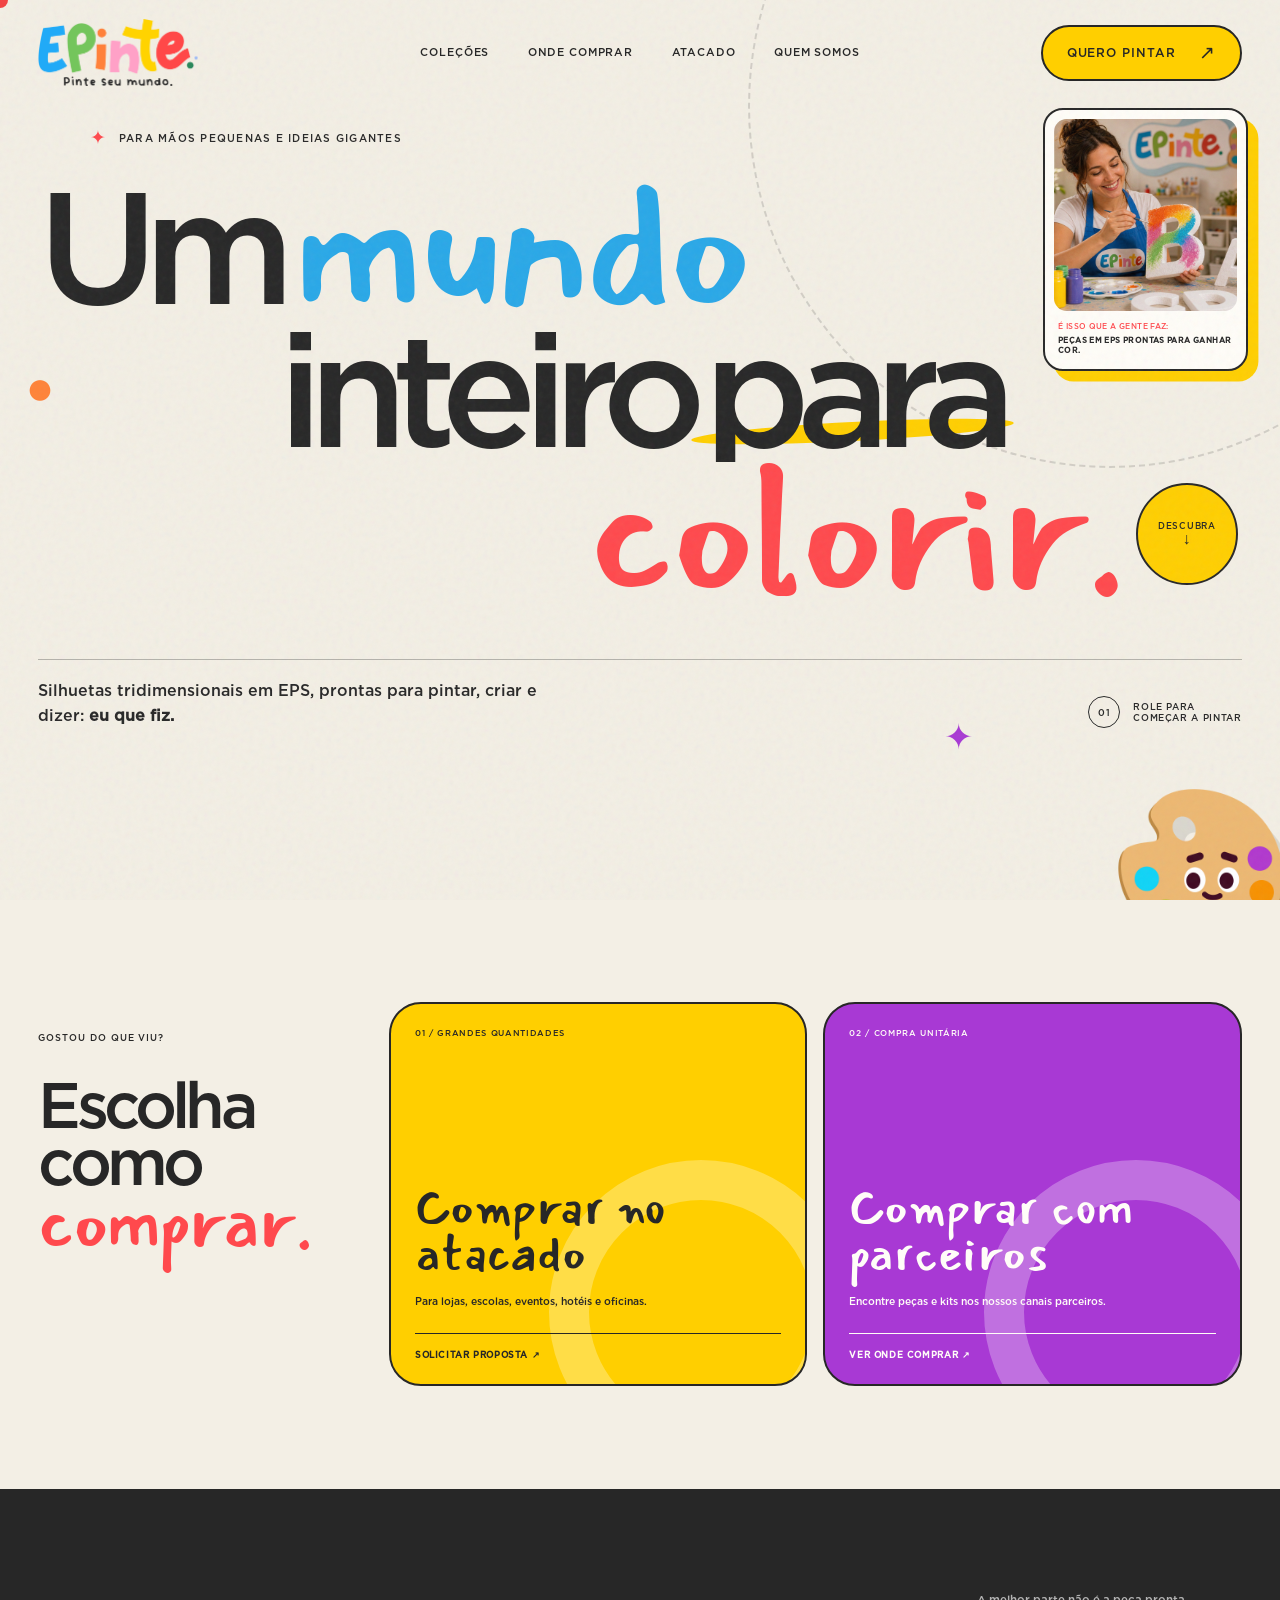
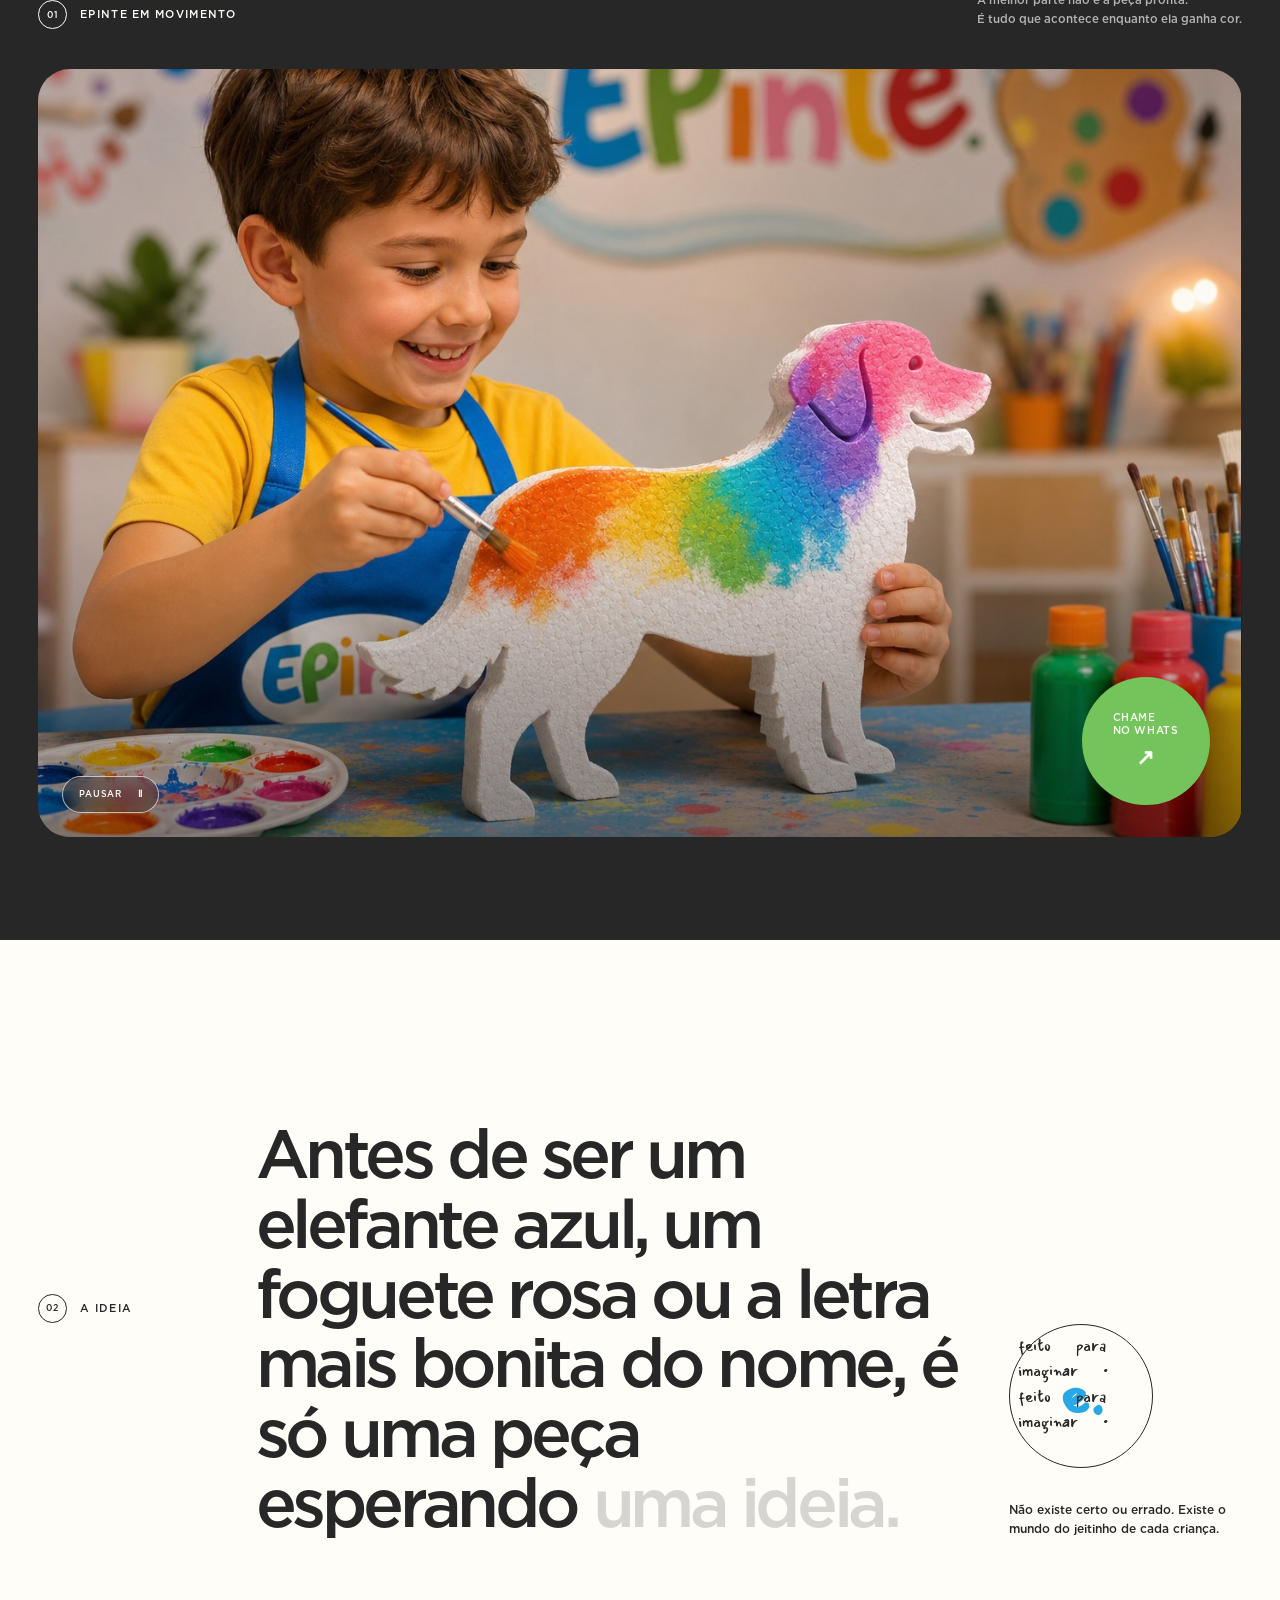
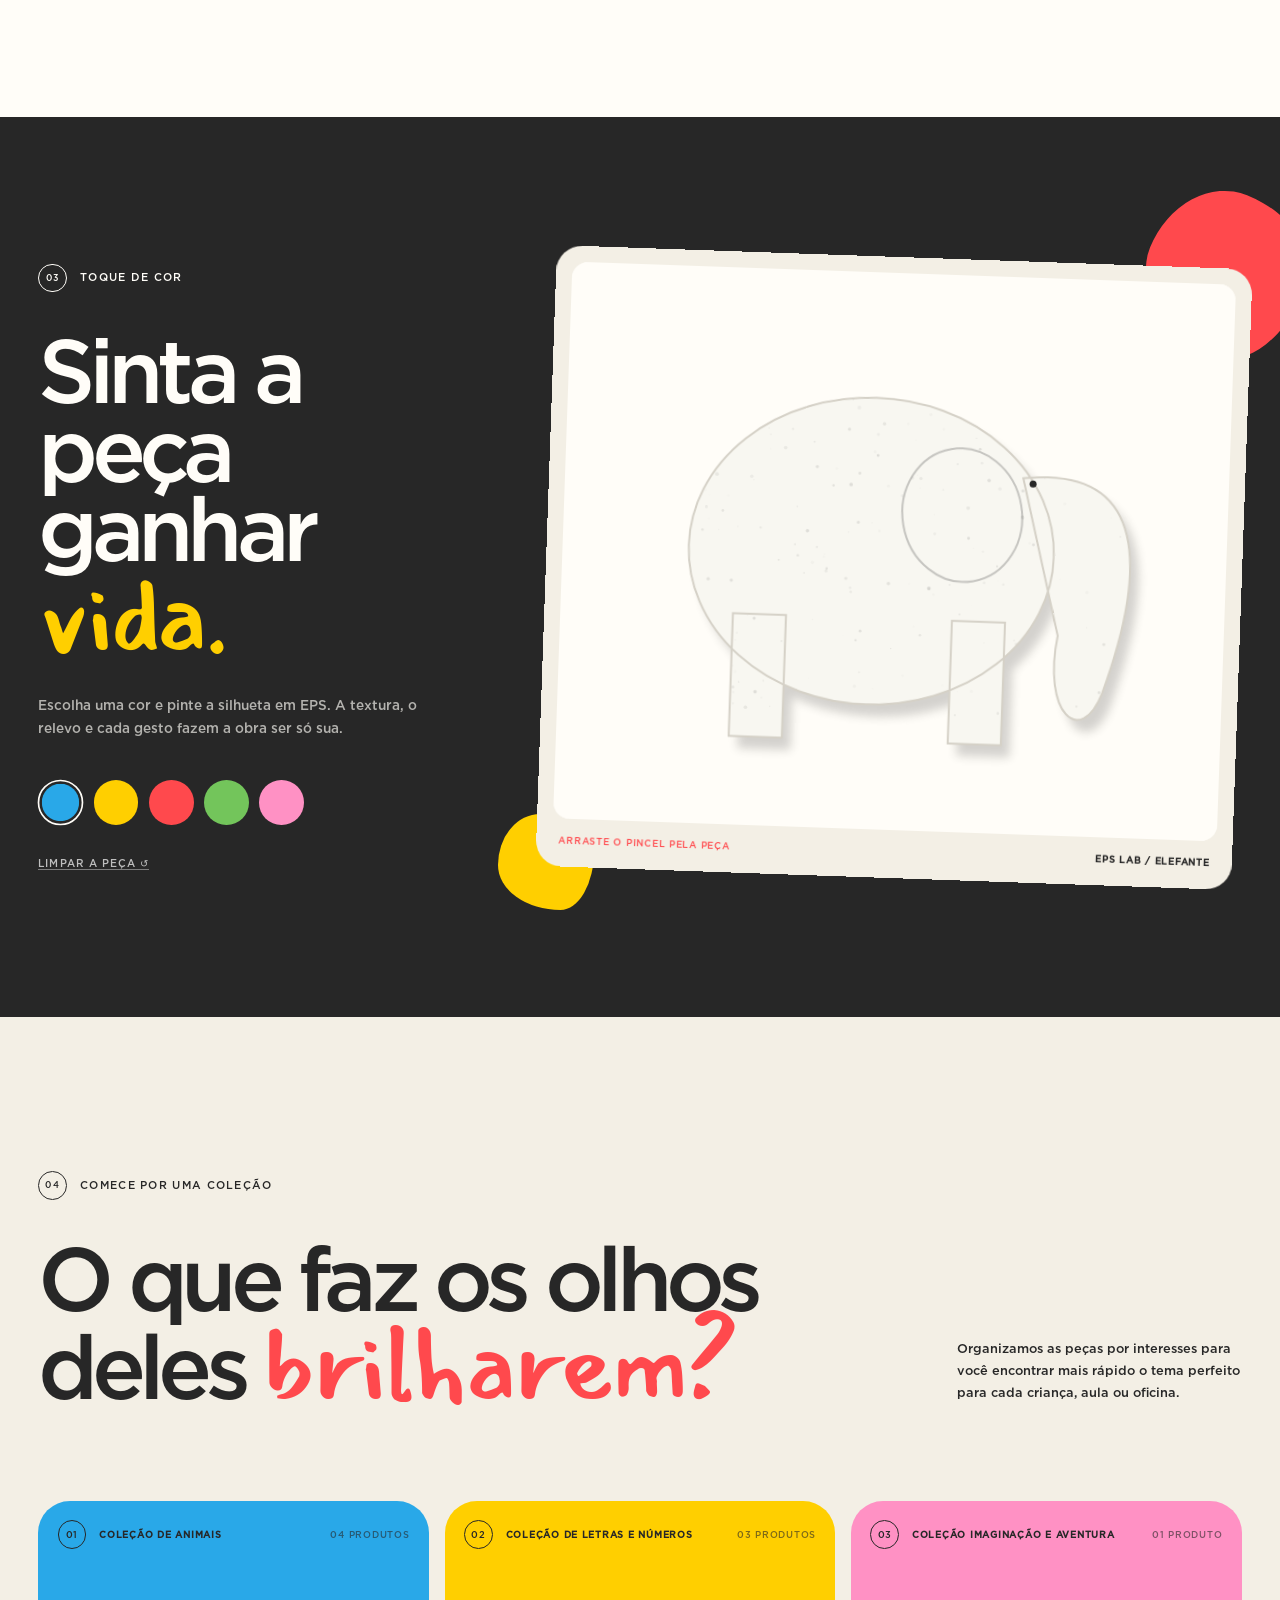
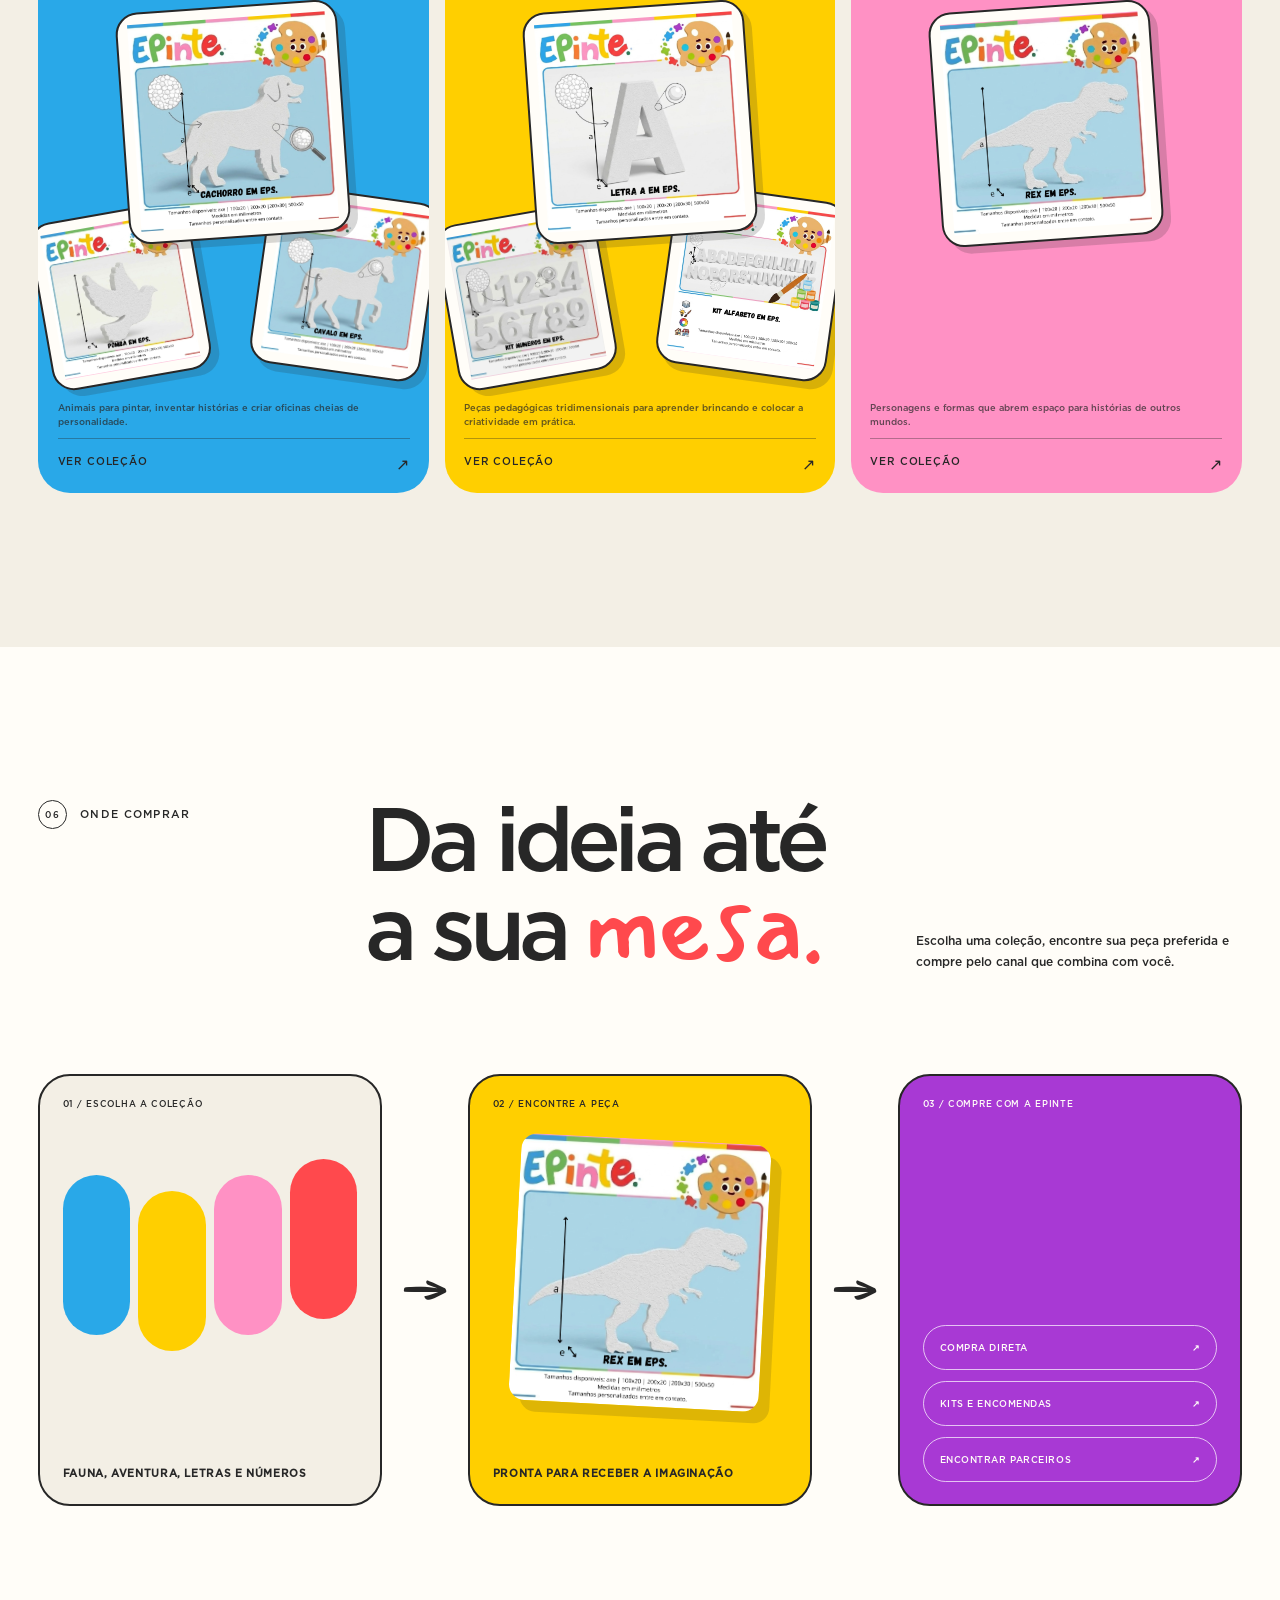
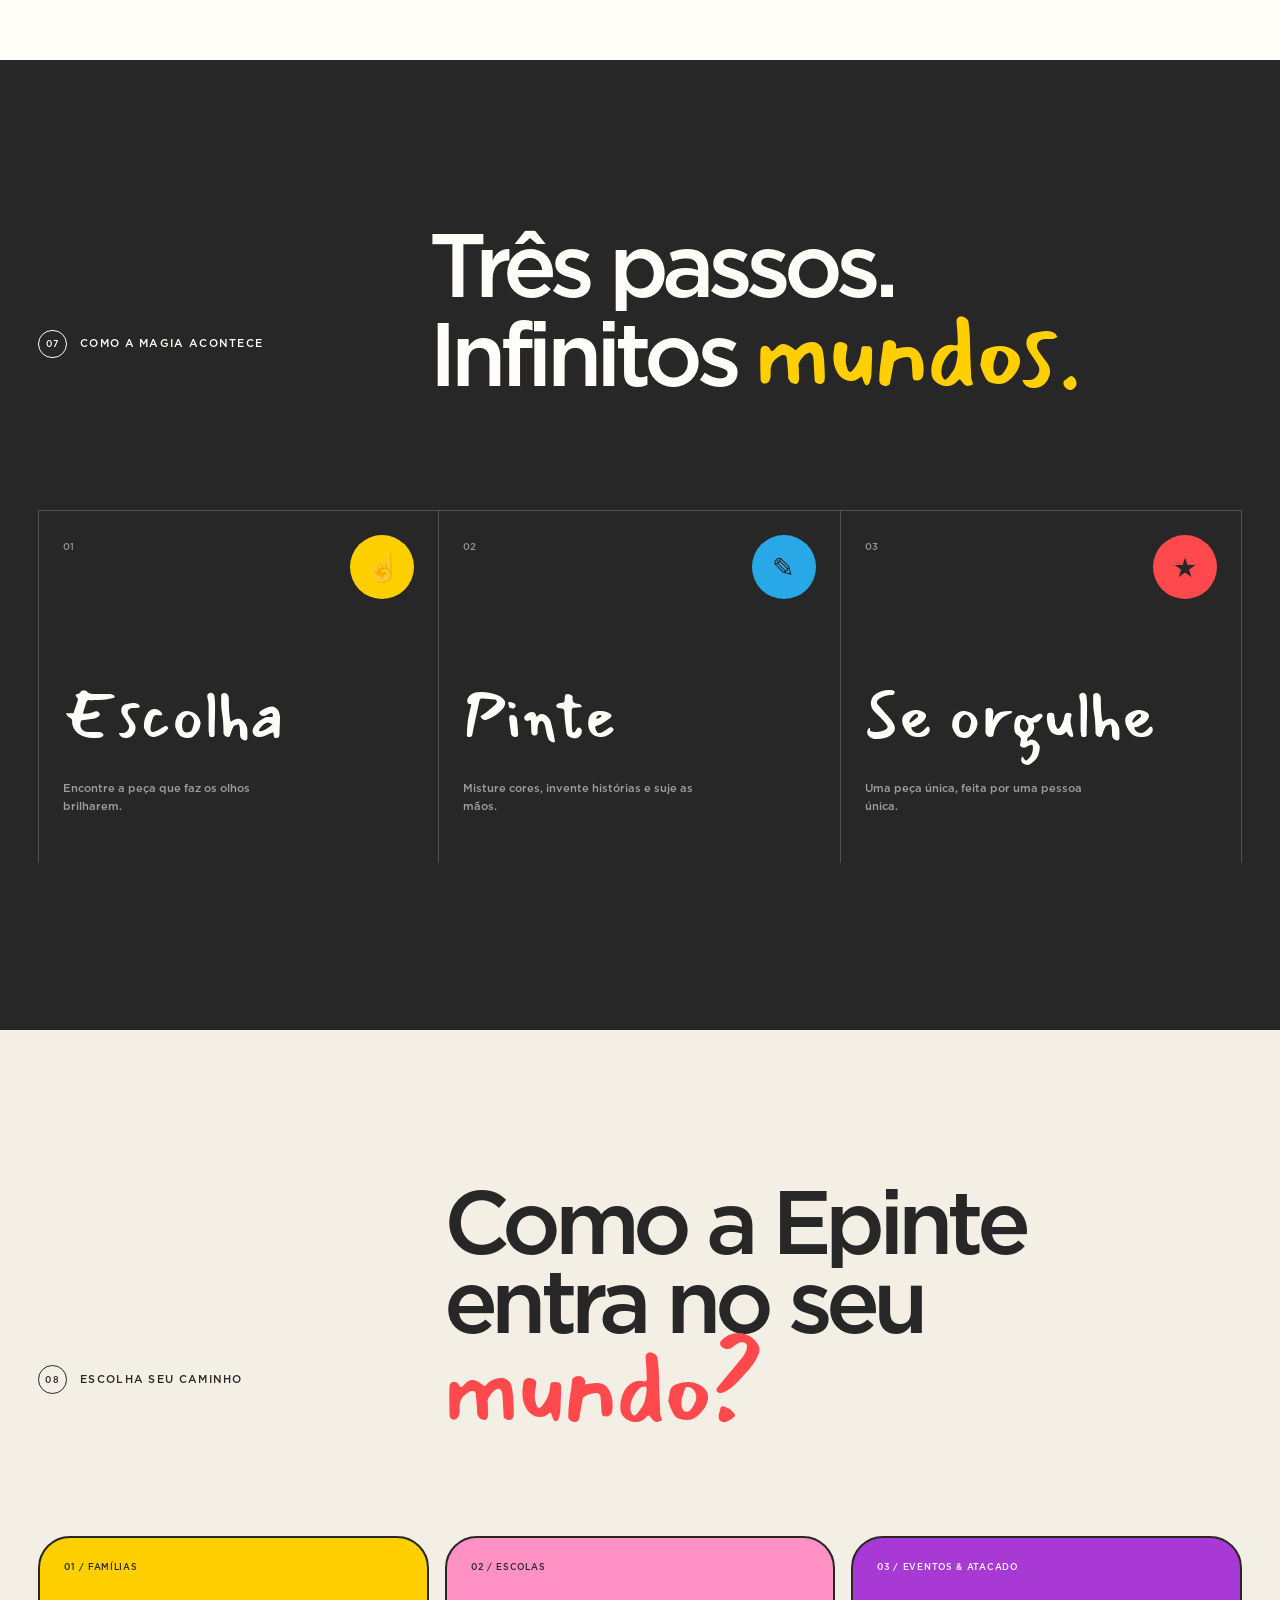
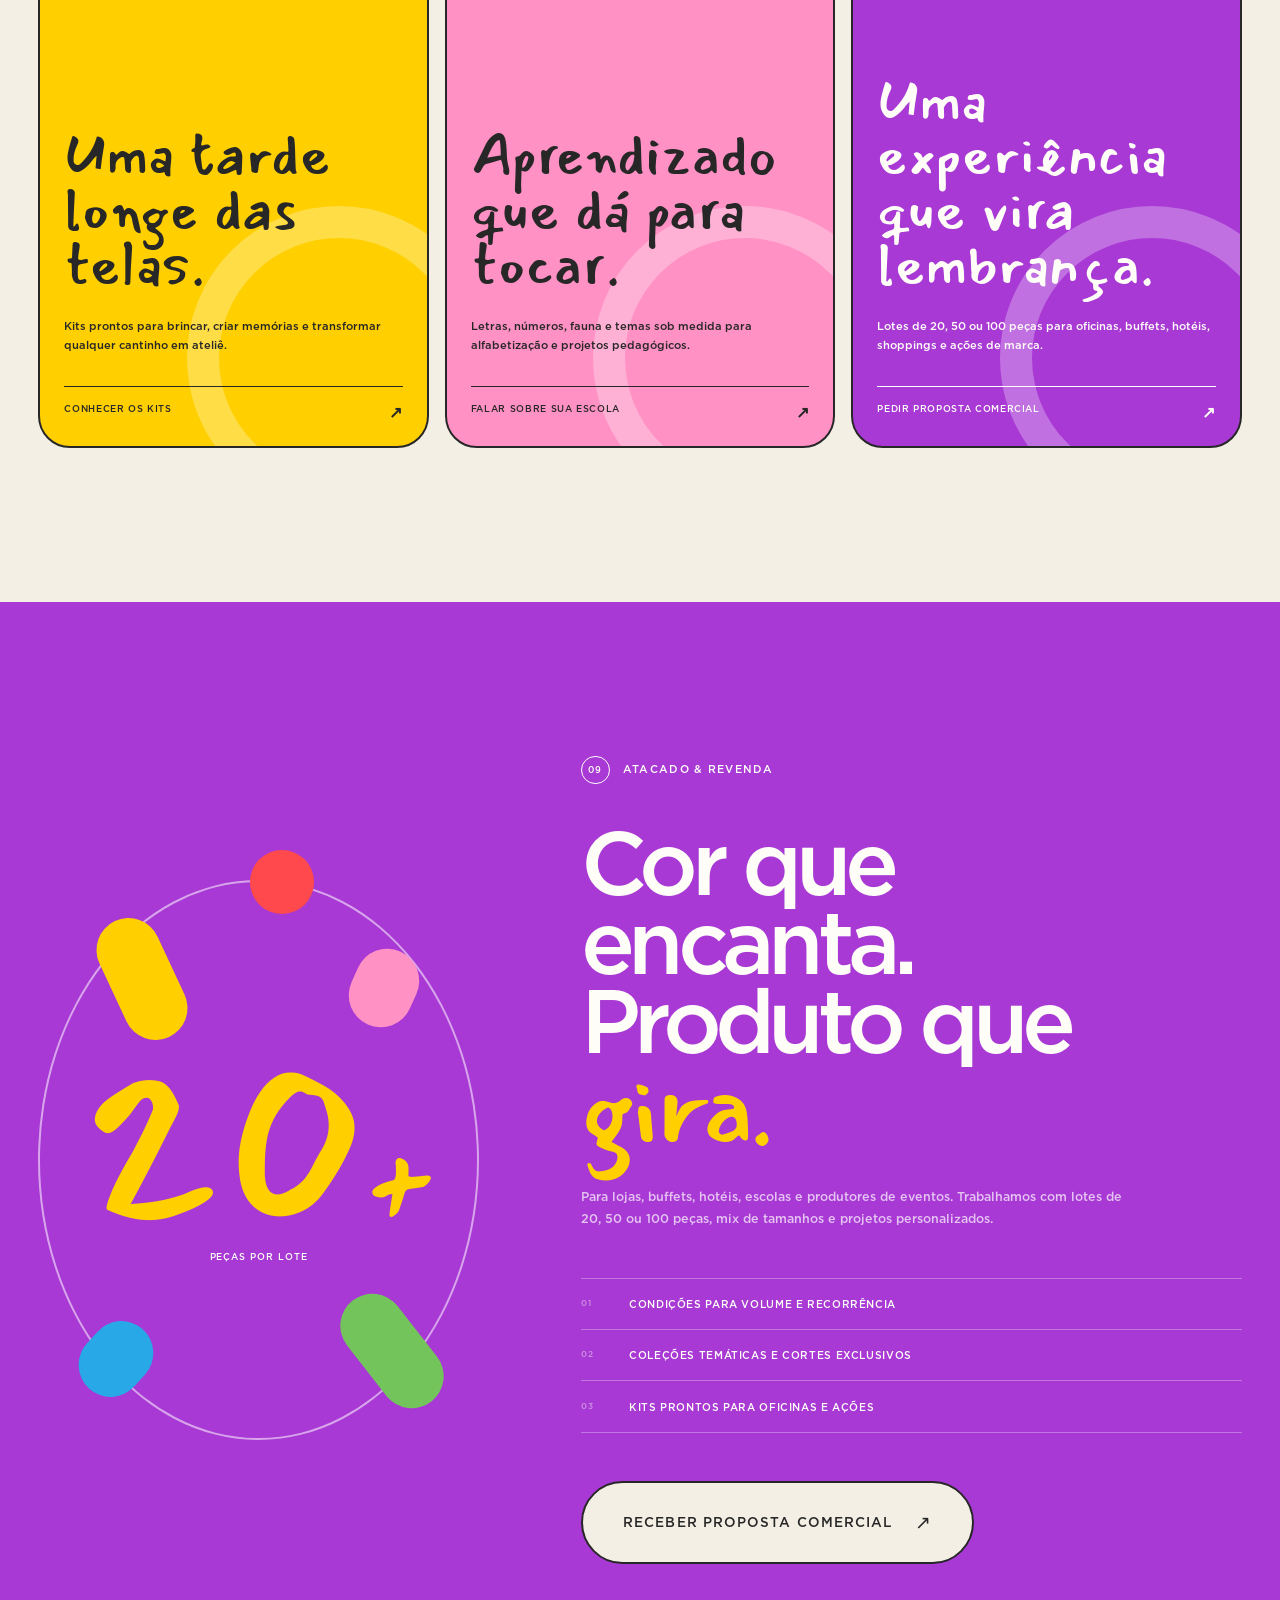
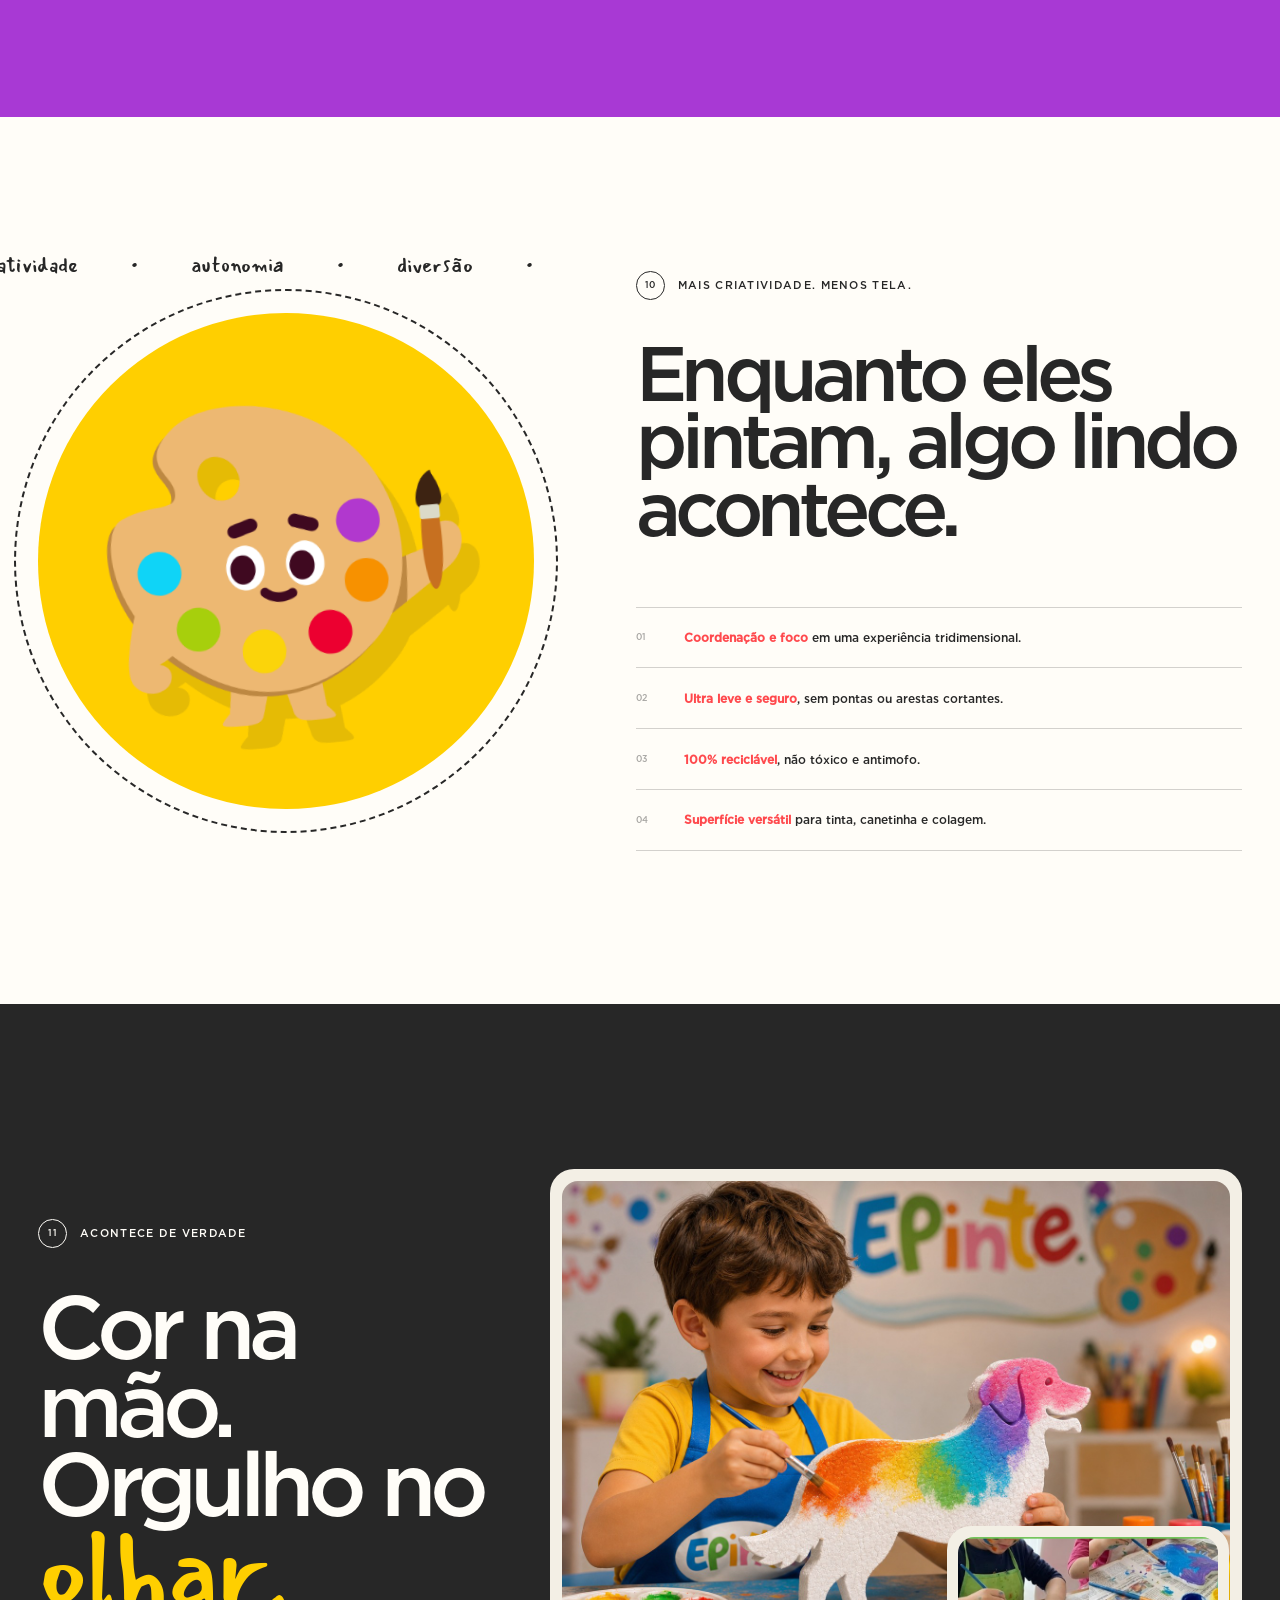
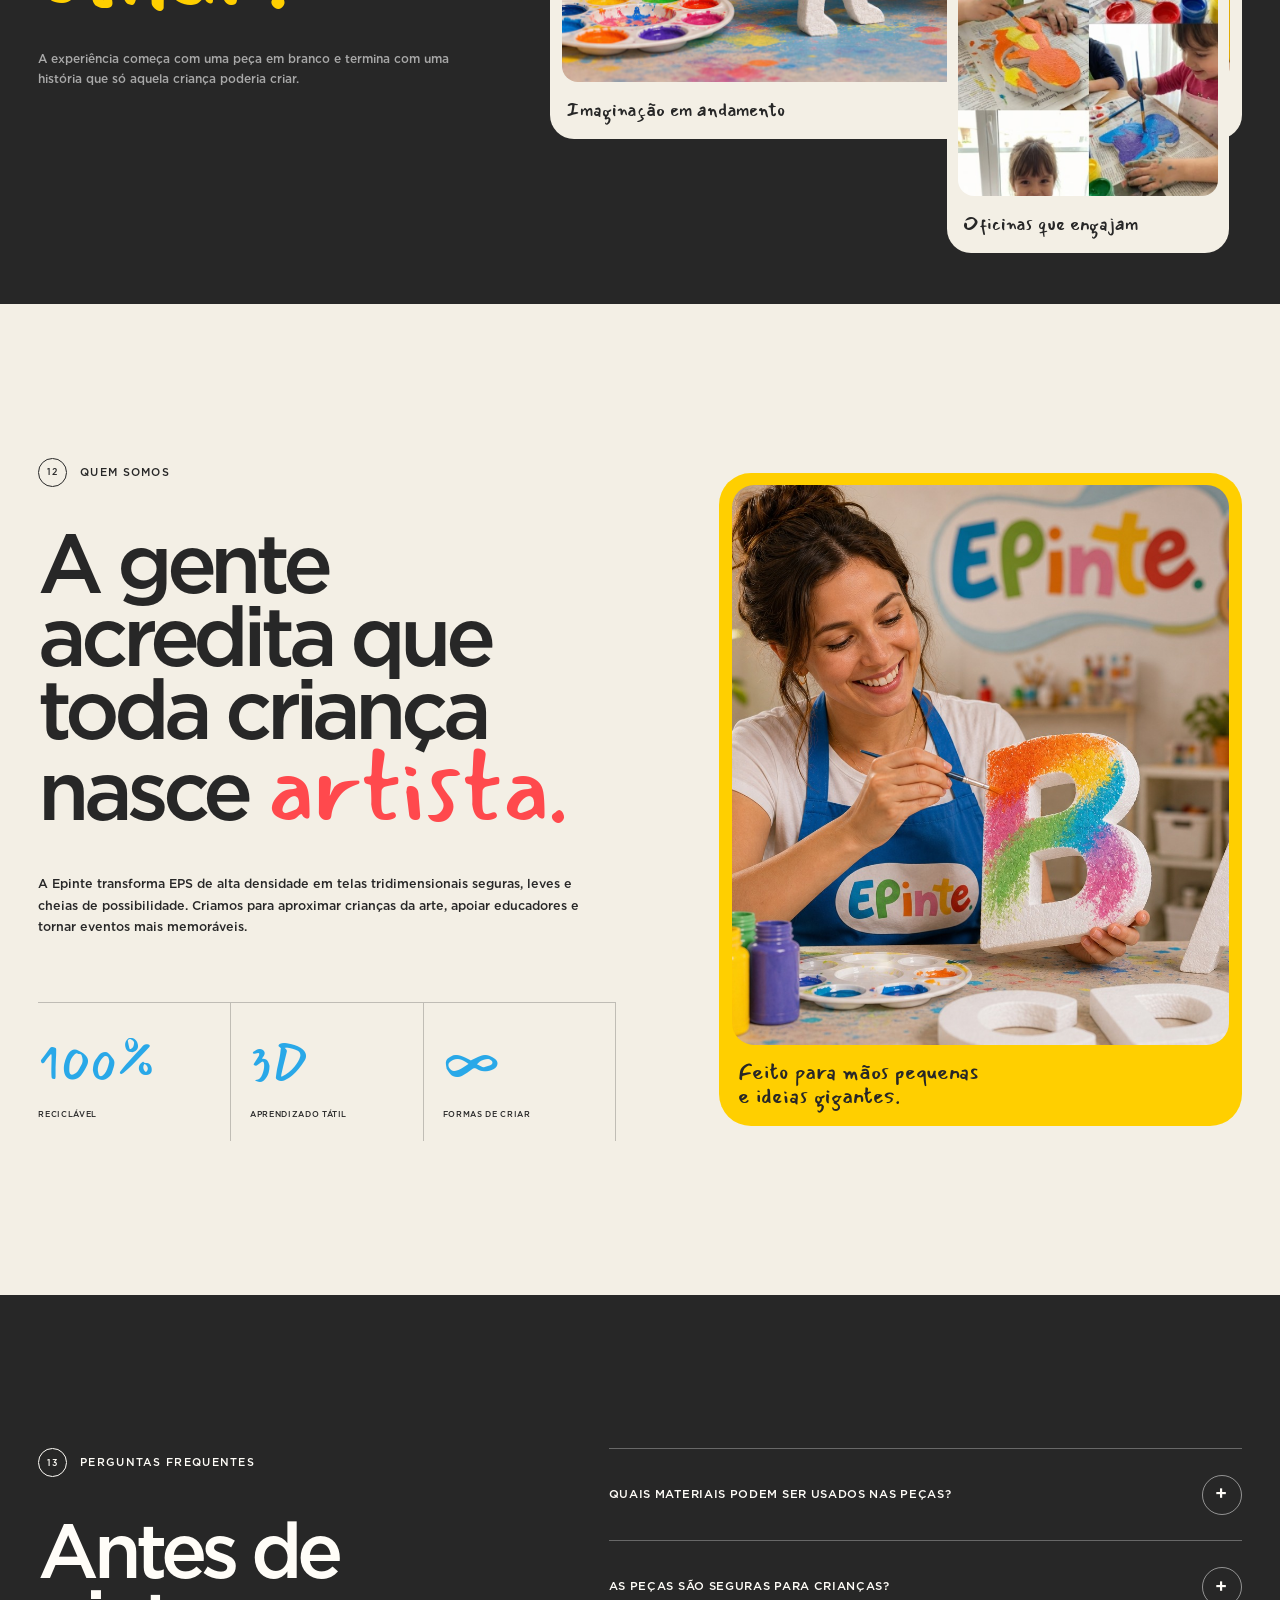
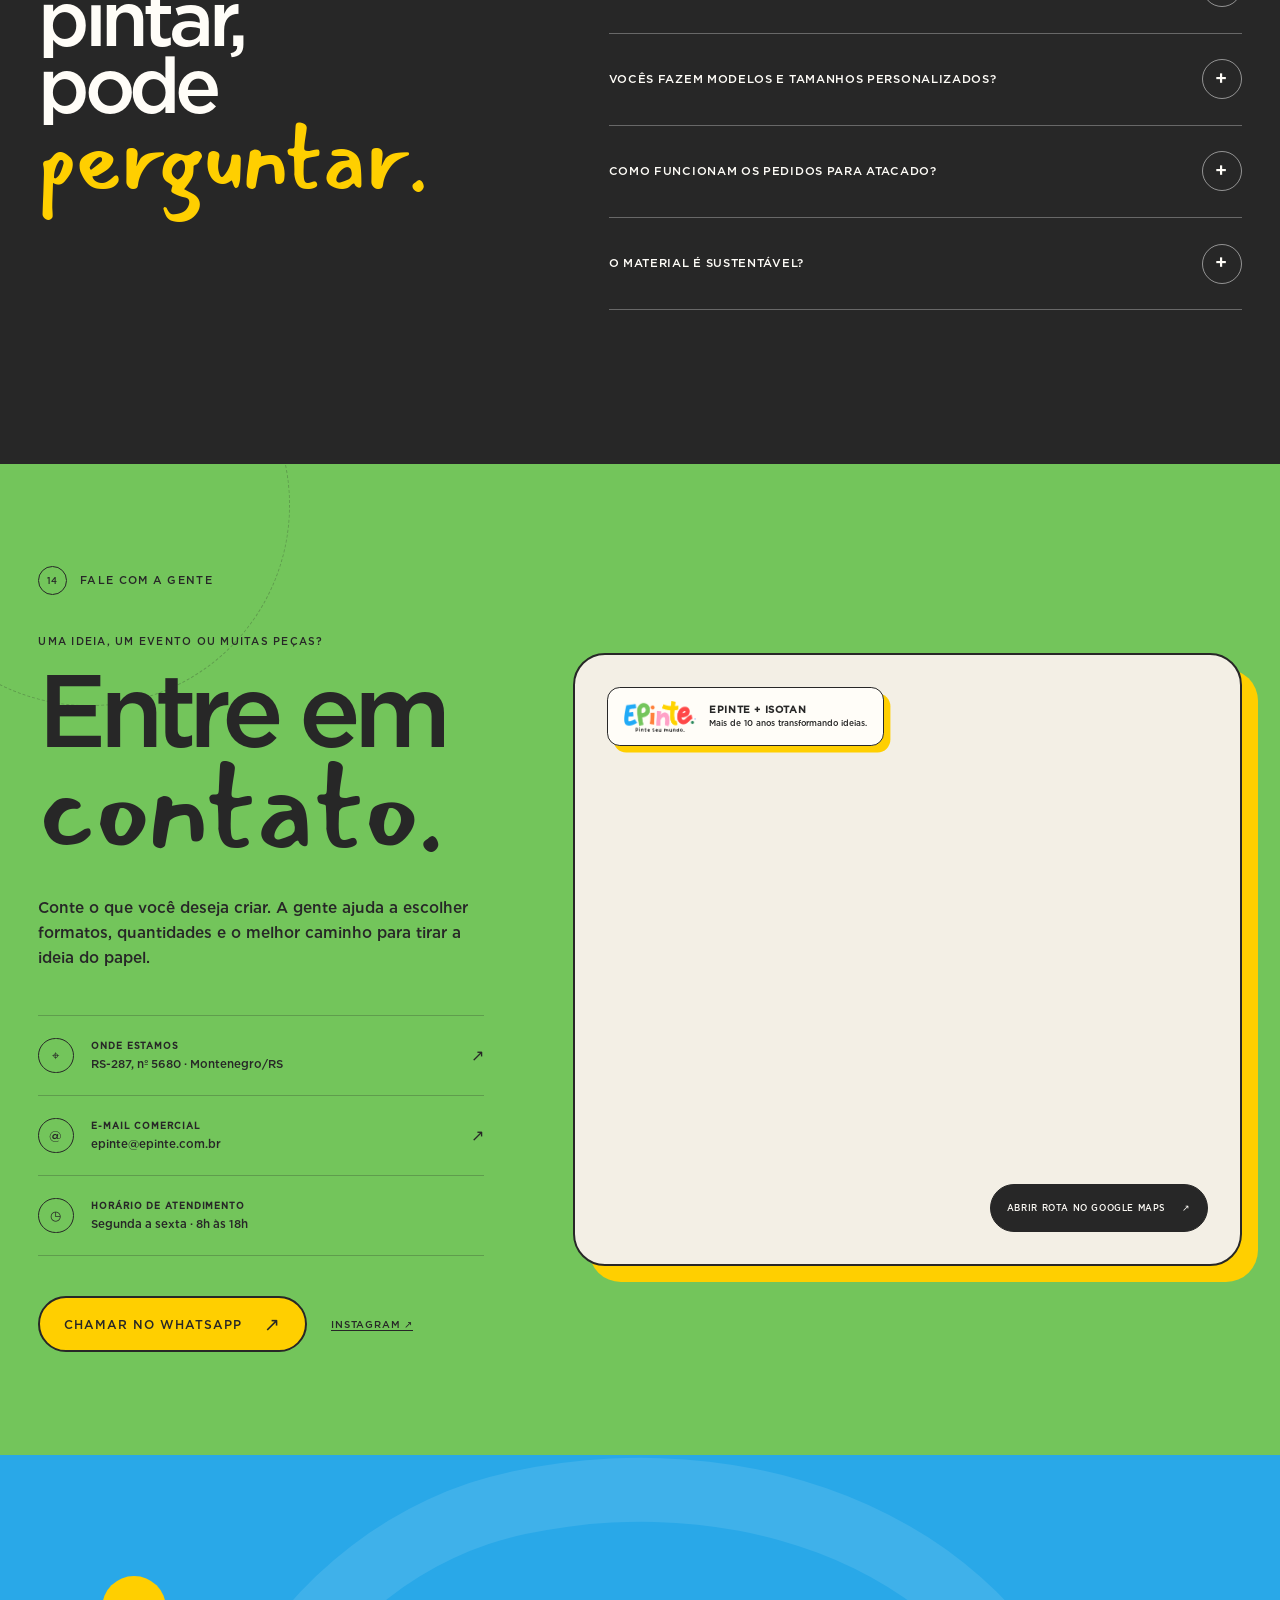
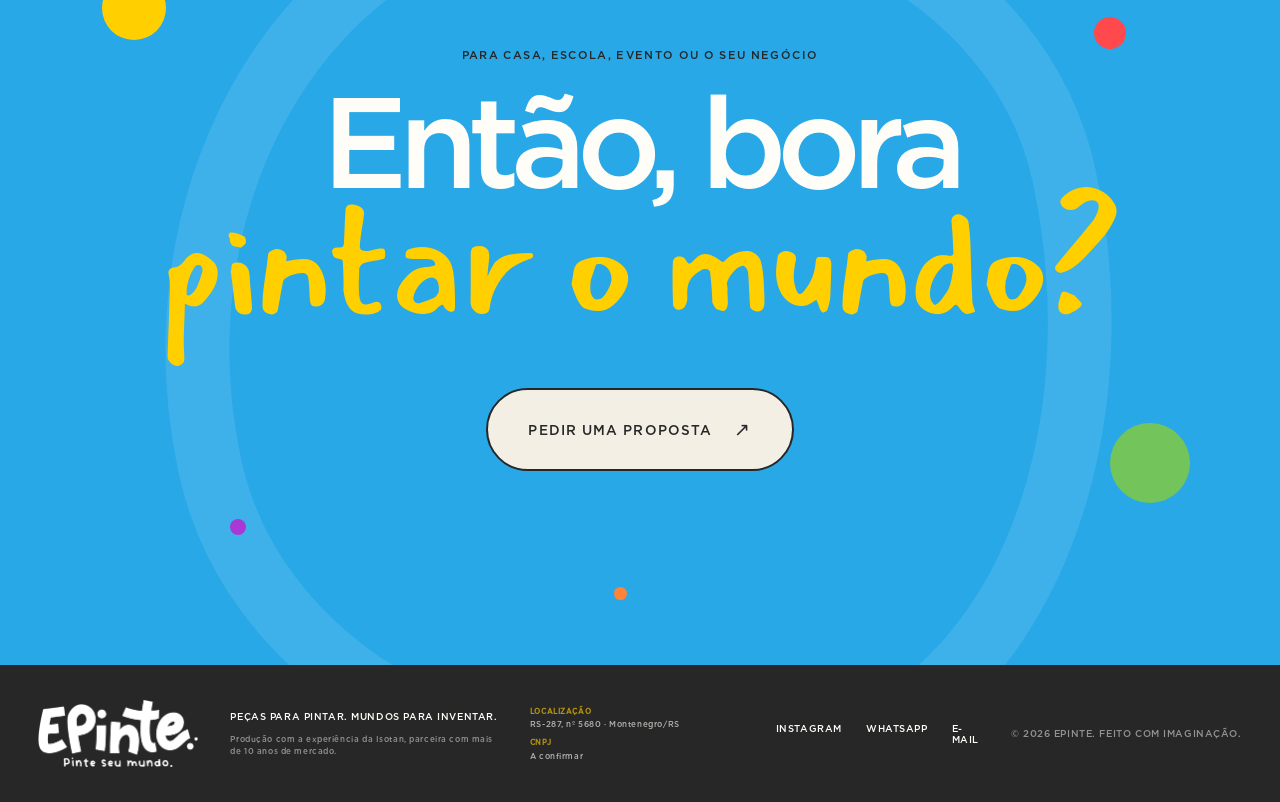
==== index.html @ 8b706215 "Adiciona site da Epinte" ====
<!DOCTYPE html>
<html lang="pt-BR">
<head>
  <meta charset="UTF-8">
  <meta name="viewport" content="width=device-width, initial-scale=1.0">
  <meta name="theme-color" content="#f3efe5">
  <meta name="description" content="Epinte: peças para crianças pintarem, criarem e transformarem o próprio mundo.">
  <title>Epinte — Pinte seu mundo</title>
  <link rel="stylesheet" href="css/design-system.css">
  <link rel="stylesheet" href="css/animations.css">
  <link rel="stylesheet" href="css/main.css">
</head>
<body>
  <div class="loader" aria-hidden="true">
    <div class="loader__scene">
      <div class="loader__paint loader__paint--one"></div>
      <div class="loader__paint loader__paint--two"></div>
      <img src="assets/mascote.png" alt="">
      <span class="loader__brush"></span>
    </div>
    <div class="loader__copy">
      <p>O Pingo está preparando as cores...</p>
      <div class="loader__bar"><i></i></div>
    </div>
  </div>

  <div class="scroll-progress" aria-hidden="true"><span></span></div>
  <div class="cursor" aria-hidden="true"><span></span></div>
  <div class="grain" aria-hidden="true"></div>

  <header class="site-header" data-reveal>
    <a class="brand" href="#inicio" aria-label="Epinte, início">
      <img src="assets/logo.png" alt="Epinte - Pinte seu mundo">
    </a>
    <nav aria-label="Navegação principal">
      <a href="#pecas">Coleções</a>
      <a href="#onde-comprar">Onde comprar</a>
      <a href="#atacado">Atacado</a>
      <a href="#quem-somos">Quem somos</a>
    </nav>
    <a class="button button--small magnetic" href="#contato">Quero pintar <span>↗</span></a>
    <button class="menu-toggle" aria-label="Abrir menu" aria-expanded="false">
      <span></span><span></span>
    </button>
  </header>

  <main>
    <section class="hero" id="inicio">
      <div class="hero__eyebrow" data-reveal>
        <span class="spark">✦</span>
        Para mãos pequenas e ideias gigantes
      </div>

      <div class="hero__title" aria-label="Um mundo inteiro para colorir">
        <div class="title-line title-line--one">
          <span data-word>Um</span>
          <span class="scribble scribble--blue" data-word>mundo</span>
        </div>
        <div class="title-line title-line--two">
          <span data-word>inteiro</span>
          <span class="paint-word" data-word data-paint-word>para</span>
        </div>
        <div class="title-line title-line--three">
          <span class="scribble scribble--red" data-word>colorir.</span>
          <a class="hero__play magnetic" href="#universo" aria-label="Descobrir a Epinte">
            <span>descubra</span>
            <b>↓</b>
          </a>
        </div>
      </div>

      <figure class="hero__product-photo" data-reveal>
        <img src="assets/photos/educadora-pintando-letra.jpeg" alt="Peça tridimensional em EPS sendo pintada">
        <figcaption><span>É isso que a gente faz:</span><b>peças em EPS prontas para ganhar cor.</b></figcaption>
      </figure>

      <div class="hero__footer" data-reveal>
        <p>Silhuetas tridimensionais em EPS, prontas para pintar, criar e dizer: <strong>eu que fiz.</strong></p>
        <div class="hero__note">
          <span>01</span>
          <p>Role para<br>começar a pintar</p>
        </div>
      </div>

      <div class="floating-shape floating-shape--a" aria-hidden="true">✿</div>
      <div class="floating-shape floating-shape--b" aria-hidden="true">●</div>
      <div class="floating-shape floating-shape--c" aria-hidden="true">✦</div>
      <img class="hero__mascot" src="assets/mascote.png" alt="" aria-hidden="true">
    </section>

    <section class="quick-buy" id="comprar" aria-label="Formas de comprar">
      <div class="quick-buy__intro" data-reveal>
        <span>Gostou do que viu?</span>
        <h2>Escolha como<br><em>comprar.</em></h2>
      </div>
      <a class="quick-buy__card quick-buy__card--direct" href="#contato" data-reveal>
        <span>01 / Grandes quantidades</span>
        <h3>Comprar no atacado</h3>
        <p>Para lojas, escolas, eventos, hotéis e oficinas.</p>
        <b>Solicitar proposta ↗</b>
      </a>
      <a class="quick-buy__card quick-buy__card--partners" href="#onde-comprar" data-reveal>
        <span>02 / Compra unitária</span>
        <h3>Comprar com parceiros</h3>
        <p>Encontre peças e kits nos nossos canais parceiros.</p>
        <b>Ver onde comprar ↗</b>
      </a>
    </section>

    <section class="brand-film" aria-label="Vídeo principal Epinte">
      <div class="brand-film__head">
        <div class="section-index section-index--light" data-reveal><span>01</span> Epinte em movimento</div>
        <p data-reveal>A melhor parte não é a peça pronta.<br>É tudo que acontece enquanto ela ganha cor.</p>
      </div>
      <div class="brand-film__frame" data-reveal>
        <video autoplay muted loop playsinline preload="metadata" poster="assets/photos/crianca-pintando-cachorro.jpeg">
          <source src="assets/videos/epinte-oficina-01.mp4" type="video/mp4">
        </video>
        <button class="film-toggle" type="button" aria-label="Pausar vídeo"><span>pausar</span><b>Ⅱ</b></button>
        <a class="film-whatsapp magnetic" href="#contato"><span>Chame<br>no Whats</span><b>↗</b></a>
      </div>
    </section>

    <section class="manifesto" id="universo">
      <div class="section-index" data-reveal><span>02</span> A ideia</div>
      <p class="manifesto__lead" data-split>
        Antes de ser um elefante azul, um foguete rosa ou a letra mais bonita do nome, é só uma peça esperando uma ideia.
      </p>
      <div class="manifesto__aside" data-reveal>
        <div class="round-stamp">
          <span>feito para imaginar • feito para imaginar • </span>
          <b>e.</b>
        </div>
        <p>Não existe certo ou errado. Existe o mundo do jeitinho de cada criança.</p>
      </div>
    </section>

    <section class="paint-lab" aria-label="Experiência interativa de pintura">
      <div class="paint-lab__copy">
        <div class="section-index section-index--light"><span>03</span> Toque de cor</div>
        <h2 data-reveal>Sinta a peça<br>ganhar <em>vida.</em></h2>
        <p data-reveal>Escolha uma cor e pinte a silhueta em EPS. A textura, o relevo e cada gesto fazem a obra ser só sua.</p>
        <div class="palette" role="group" aria-label="Escolha uma cor">
          <button class="color active" style="--swatch:#29a8e8" data-color="#29a8e8" aria-label="Azul"></button>
          <button class="color" style="--swatch:#ffcf00" data-color="#ffcf00" aria-label="Amarelo"></button>
          <button class="color" style="--swatch:#ff494d" data-color="#ff494d" aria-label="Vermelho"></button>
          <button class="color" style="--swatch:#73c55b" data-color="#73c55b" aria-label="Verde"></button>
          <button class="color" style="--swatch:#ff91c4" data-color="#ff91c4" aria-label="Rosa"></button>
        </div>
        <button class="reset-paint" type="button">Limpar a peça ↺</button>
      </div>
      <div class="paint-lab__stage">
        <div class="paint-card">
          <canvas id="paintCanvas" aria-label="Peça de elefante para pintar"></canvas>
          <div class="paint-card__label"><span>Arraste o pincel pela peça</span><b>EPS Lab / Elefante</b></div>
        </div>
        <span class="paint-splat paint-splat--one"></span>
        <span class="paint-splat paint-splat--two"></span>
      </div>
    </section>

    <section class="pieces" id="pecas">
      <div class="pieces__head">
        <div>
          <div class="section-index" data-reveal><span>04</span> Comece por uma coleção</div>
          <h2 data-reveal>O que faz os olhos<br>deles <em>brilharem?</em></h2>
        </div>
        <p data-reveal>Organizamos as peças por interesses para você encontrar mais rápido o tema perfeito para cada criança, aula ou oficina.</p>
      </div>

      <div class="piece-grid">
        <article class="piece-card piece-card--blue" data-reveal data-collection-card="animais" role="button" tabindex="0" aria-label="Abrir coleção de animais">
          <div class="piece-card__meta"><span>01</span><b data-collection-name>Coleção de animais</b><i data-collection-count>04 modelos</i></div>
          <div class="collection-preview" data-collection-preview aria-hidden="true"></div>
          <p class="piece-card__description" data-collection-description></p>
          <span class="collection-trigger">Ver coleção <span>↗</span></span>
        </article>
        <article class="piece-card piece-card--yellow" data-reveal data-collection-card="pedagogico" role="button" tabindex="0" aria-label="Abrir coleção de letras e números">
          <div class="piece-card__meta"><span>02</span><b data-collection-name>Coleção de letras e números</b><i data-collection-count>03 kits</i></div>
          <div class="collection-preview" data-collection-preview aria-hidden="true"></div>
          <p class="piece-card__description" data-collection-description></p>
          <span class="collection-trigger">Ver coleção <span>↗</span></span>
        </article>
        <article class="piece-card piece-card--pink" data-reveal data-collection-card="aventura" role="button" tabindex="0" aria-label="Abrir coleção imaginação e aventura">
          <div class="piece-card__meta"><span>03</span><b data-collection-name>Coleção imaginação e aventura</b><i data-collection-count>01 modelo</i></div>
          <div class="collection-preview" data-collection-preview aria-hidden="true"></div>
          <p class="piece-card__description" data-collection-description></p>
          <span class="collection-trigger">Ver coleção <span>↗</span></span>
        </article>
      </div>
    </section>

    <section class="buy-path" id="onde-comprar">
      <div class="buy-path__head">
        <div class="section-index" data-reveal><span>06</span> Onde comprar</div>
        <h2 data-reveal>Da ideia até<br>a sua <em>mesa.</em></h2>
        <p data-reveal>Escolha uma coleção, encontre sua peça preferida e compre pelo canal que combina com você.</p>
      </div>
      <div class="buy-path__flow">
        <div class="buy-step" data-reveal>
          <span>01 / Escolha a coleção</span>
          <div class="buy-step__shapes" aria-hidden="true"><i></i><i></i><i></i><i></i></div>
          <b>Fauna, aventura, letras e números</b>
        </div>
        <div class="flow-arrow" aria-hidden="true">→</div>
        <div class="buy-step buy-step--selected" data-reveal>
          <span>02 / Encontre a peça</span>
          <img src="assets/products/rex.png" alt="Dinossauro Rex em EPS">
          <b>Pronta para receber a imaginação</b>
        </div>
        <div class="flow-arrow" aria-hidden="true">→</div>
        <div class="buy-step buy-step--channels" data-reveal>
          <span>03 / Compre com a Epinte</span>
          <a href="#contato">Compra direta <b>↗</b></a>
          <a href="#contato">Kits e encomendas <b>↗</b></a>
          <a href="#contato">Encontrar parceiros <b>↗</b></a>
        </div>
      </div>
    </section>

    <section class="steps" id="como-funciona">
      <div class="steps__intro">
        <div class="section-index section-index--light" data-reveal><span>07</span> Como a magia acontece</div>
        <h2 data-reveal>Três passos.<br>Infinitos <em>mundos.</em></h2>
      </div>
      <div class="steps__list">
        <article data-reveal>
          <span>01</span>
          <div class="step-icon">☝</div>
          <h3>Escolha</h3>
          <p>Encontre a peça que faz os olhos brilharem.</p>
        </article>
        <article data-reveal>
          <span>02</span>
          <div class="step-icon">✎</div>
          <h3>Pinte</h3>
          <p>Misture cores, invente histórias e suje as mãos.</p>
        </article>
        <article data-reveal>
          <span>03</span>
          <div class="step-icon">★</div>
          <h3>Se orgulhe</h3>
          <p>Uma peça única, feita por uma pessoa única.</p>
        </article>
      </div>
    </section>

    <section class="solutions" id="solucoes">
      <div class="solutions__head">
        <div class="section-index" data-reveal><span>08</span> Escolha seu caminho</div>
        <h2 data-reveal>Como a Epinte<br>entra no seu <em>mundo?</em></h2>
      </div>
      <div class="solution-grid">
        <article class="solution-card solution-card--family" data-reveal>
          <span>01 / Famílias</span>
          <h3>Uma tarde longe das telas.</h3>
          <p>Kits prontos para brincar, criar memórias e transformar qualquer cantinho em ateliê.</p>
          <a href="#contato">Conhecer os kits <b>↗</b></a>
        </article>
        <article class="solution-card solution-card--school" data-reveal>
          <span>02 / Escolas</span>
          <h3>Aprendizado que dá para tocar.</h3>
          <p>Letras, números, fauna e temas sob medida para alfabetização e projetos pedagógicos.</p>
          <a href="#contato">Falar sobre sua escola <b>↗</b></a>
        </article>
        <article class="solution-card solution-card--events" data-reveal>
          <span>03 / Eventos & atacado</span>
          <h3>Uma experiência que vira lembrança.</h3>
          <p>Lotes de 20, 50 ou 100 peças para oficinas, buffets, hotéis, shoppings e ações de marca.</p>
          <a href="#contato">Pedir proposta comercial <b>↗</b></a>
        </article>
      </div>
    </section>

    <section class="wholesale" id="atacado">
      <div class="wholesale__visual" data-reveal>
        <div class="wholesale__number">20<span>+</span></div>
        <p>peças por lote</p>
        <div class="wholesale__stack" aria-hidden="true"><i></i><i></i><i></i><i></i><i></i></div>
      </div>
      <div class="wholesale__copy">
        <div class="section-index section-index--light" data-reveal><span>09</span> Atacado & revenda</div>
        <h2 data-reveal>Cor que encanta.<br>Produto que <em>gira.</em></h2>
        <p data-reveal>Para lojas, buffets, hotéis, escolas e produtores de eventos. Trabalhamos com lotes de 20, 50 ou 100 peças, mix de tamanhos e projetos personalizados.</p>
        <ul data-reveal>
          <li><span>01</span> Condições para volume e recorrência</li>
          <li><span>02</span> Coleções temáticas e cortes exclusivos</li>
          <li><span>03</span> Kits prontos para oficinas e ações</li>
        </ul>
        <a class="button button--large magnetic" href="#contato">Receber proposta comercial <span>↗</span></a>
      </div>
    </section>

    <section class="promise" id="porque-epinte">
      <div class="promise__image" data-reveal>
        <div class="mascot-orbit"><span>criatividade • autonomia • diversão • </span></div>
        <img src="assets/mascote.png" alt="Mascote Epinte, uma paleta de pintura sorridente">
      </div>
      <div class="promise__copy">
        <div class="section-index" data-reveal><span>10</span> Mais criatividade. Menos tela.</div>
        <h2 data-reveal>Enquanto eles pintam, algo lindo acontece.</h2>
        <div class="promise__items">
          <div data-reveal><span>01</span><p><strong>Coordenação e foco</strong> em uma experiência tridimensional.</p></div>
          <div data-reveal><span>02</span><p><strong>Ultra leve e seguro</strong>, sem pontas ou arestas cortantes.</p></div>
          <div data-reveal><span>03</span><p><strong>100% reciclável</strong>, não tóxico e antimofo.</p></div>
          <div data-reveal><span>04</span><p><strong>Superfície versátil</strong> para tinta, canetinha e colagem.</p></div>
        </div>
      </div>
    </section>

    <section class="real-life">
      <div class="real-life__copy">
        <div class="section-index section-index--light" data-reveal><span>11</span> Acontece de verdade</div>
        <h2 data-reveal>Cor na mão.<br>Orgulho no <em>olhar.</em></h2>
        <p data-reveal>A experiência começa com uma peça em branco e termina com uma história que só aquela criança poderia criar.</p>
      </div>
      <figure class="real-photo real-photo--main" data-reveal>
        <img src="assets/photos/crianca-pintando-cachorro.jpeg" alt="Criança pintando uma peça de cachorro Epinte">
        <figcaption>Imaginação em andamento</figcaption>
      </figure>
      <figure class="real-photo real-photo--small" data-reveal>
        <img src="assets/photos/oficina-real.png" alt="Crianças participando de uma oficina real de pintura">
        <figcaption>Oficinas que engajam</figcaption>
      </figure>
    </section>

    <section class="about" id="quem-somos">
      <div class="about__copy">
        <div class="section-index" data-reveal><span>12</span> Quem somos</div>
        <h2 data-reveal>A gente acredita que toda criança nasce <em>artista.</em></h2>
        <p data-reveal>A Epinte transforma EPS de alta densidade em telas tridimensionais seguras, leves e cheias de possibilidade. Criamos para aproximar crianças da arte, apoiar educadores e tornar eventos mais memoráveis.</p>
        <div class="about__facts">
          <div data-reveal><b>100%</b><span>reciclável</span></div>
          <div data-reveal><b>3D</b><span>aprendizado tátil</span></div>
          <div data-reveal><b>∞</b><span>formas de criar</span></div>
        </div>
      </div>
      <div class="about__media" data-reveal>
        <video autoplay muted loop playsinline preload="metadata" poster="assets/photos/educadora-pintando-letra.jpeg">
          <source src="assets/videos/epinte-oficina-02.mp4" type="video/mp4">
        </video>
        <span>Feito para mãos pequenas<br>e ideias gigantes.</span>
      </div>
    </section>

    <section class="faq" id="faq">
      <div class="faq__head">
        <div class="section-index" data-reveal><span>13</span> Perguntas frequentes</div>
        <h2 data-reveal>Antes de pintar,<br>pode <em>perguntar.</em></h2>
      </div>
      <div class="faq__list">
        <details data-reveal>
          <summary>Quais materiais podem ser usados nas peças?<span>+</span></summary>
          <p>Tinta guache, tinta acrílica à base d'água, canetinhas, glitter, tecidos e outros materiais leves de colagem.</p>
        </details>
        <details data-reveal>
          <summary>As peças são seguras para crianças?<span>+</span></summary>
          <p>Sim. O EPS é ultraleve, não tóxico e nossas silhuetas não possuem pontas ou arestas cortantes.</p>
        </details>
        <details data-reveal>
          <summary>Vocês fazem modelos e tamanhos personalizados?<span>+</span></summary>
          <p>Sim. Desenvolvemos cortes personalizados para escolas, eventos, empresas e pedidos em volume.</p>
        </details>
        <details data-reveal>
          <summary>Como funcionam os pedidos para atacado?<span>+</span></summary>
          <p>Montamos lotes de 20, 50 ou 100 peças, com possibilidade de mix de temas, tamanhos e kits completos.</p>
        </details>
        <details data-reveal>
          <summary>O material é sustentável?<span>+</span></summary>
          <p>Sim. O EPS usado pela Epinte é 100% reciclável, não tóxico e antimofo.</p>
        </details>
      </div>
    </section>

    <section class="contact-section" id="contato">
      <div class="contact-section__copy">
        <div class="section-index" data-reveal><span>14</span> Fale com a gente</div>
        <p class="contact-section__eyebrow" data-reveal>Uma ideia, um evento ou muitas peças?</p>
        <h2 data-reveal>Entre em<br><em>contato.</em></h2>
        <p class="contact-section__intro" data-reveal>Conte o que você deseja criar. A gente ajuda a escolher formatos, quantidades e o melhor caminho para tirar a ideia do papel.</p>

        <div class="contact-list">
          <a href="https://www.google.com/maps/search/?api=1&query=RS-287%205680%20Montenegro%20RS" target="_blank" rel="noopener" data-reveal>
            <span aria-hidden="true">⌖</span>
            <div><b>Onde estamos</b><p>RS-287, nº 5680 · Montenegro/RS</p></div>
            <i>↗</i>
          </a>
          <a href="mailto:epinte@epinte.com.br" data-reveal>
            <span aria-hidden="true">@</span>
            <div><b>E-mail comercial</b><p>epinte@epinte.com.br</p></div>
            <i>↗</i>
          </a>
          <div class="contact-list__item" data-reveal>
            <span aria-hidden="true">◷</span>
            <div><b>Horário de atendimento</b><p>Segunda a sexta · 8h às 18h</p></div>
          </div>
        </div>

        <div class="contact-section__actions" data-reveal>
          <a class="button magnetic" href="https://wa.me/" target="_blank" rel="noopener">Chamar no WhatsApp <span>↗</span></a>
          <a class="contact-section__social" href="#" aria-label="Instagram da Epinte">Instagram ↗</a>
        </div>
      </div>

      <div class="contact-map" data-reveal>
        <div class="contact-map__label">
          <img src="assets/logo.png" alt="">
          <p><b>Epinte + Isotan</b><span>Mais de 10 anos transformando ideias.</span></p>
        </div>
        <iframe
          title="Localização da Epinte em Montenegro, Rio Grande do Sul"
          src="https://www.google.com/maps?q=RS-287%205680%20Montenegro%20RS&output=embed"
          loading="lazy"
          referrerpolicy="no-referrer-when-downgrade"
          allowfullscreen>
        </iframe>
        <a href="https://www.google.com/maps/search/?api=1&query=RS-287%205680%20Montenegro%20RS" target="_blank" rel="noopener">Abrir rota no Google Maps <span>↗</span></a>
      </div>
    </section>

    <section class="final-cta">
      <div class="final-cta__scribble" aria-hidden="true"></div>
      <p data-reveal>Para casa, escola, evento ou o seu negócio</p>
      <h2 data-reveal>Então, bora<br><em>pintar o mundo?</em></h2>
      <a class="button button--large magnetic" href="https://wa.me/" target="_blank" rel="noopener">
        Pedir uma proposta <span>↗</span>
      </a>
      <div class="final-cta__dots" aria-hidden="true"><i></i><i></i><i></i><i></i><i></i></div>
    </section>
  </main>

  <dialog class="catalog-modal" id="catalogModal" aria-labelledby="catalogTitle">
    <div class="catalog-modal__shell">
      <header class="catalog-modal__header">
        <div>
          <span class="catalog-modal__eyebrow">Catálogo Epinte / <b id="catalogCount">00 peças</b></span>
          <h2 id="catalogTitle">Coleção</h2>
        </div>
        <div class="catalog-modal__hint"><span>1. Coleção</span><span>2. Produto</span><span>3. Comprar</span></div>
        <button class="catalog-close" type="button" aria-label="Fechar catálogo">×</button>
      </header>
      <div class="catalog-modal__body">
        <section class="catalog-browser" aria-label="Produtos da coleção">
          <div class="catalog-browser__intro">
            <span>Etapa 02 / Escolha uma peça</span>
            <h3>Itens desta coleção</h3>
            <p id="catalogDescription">Clique em uma peça para abrir a página individual dela.</p>
          </div>
          <div class="catalog-grid" id="catalogGrid"></div>
        </section>
        <aside class="product-detail" id="productDetail" aria-live="polite">
          <button class="product-detail__back" type="button">← Voltar à coleção</button>
          <div class="product-detail__empty">
            <div class="product-detail__mascot"><img src="assets/mascote.png" alt=""></div>
            <span>✦</span>
            <p>Qual mundo a gente<br>vai pintar hoje?</p>
            <small>Escolha uma peça ao lado</small>
          </div>
          <div class="product-detail__content" hidden>
            <div class="product-detail__image"><img id="detailImage" src="" alt=""></div>
            <div class="product-detail__meta">
              <span id="detailCollection"></span>
              <h3 id="detailName"></h3>
              <p id="detailDescription"></p>
              <div class="product-detail__specs">
                <span><b>Material</b><i id="detailMaterial"></i></span>
                <span><b>Tamanhos</b><i id="detailSizes"></i></span>
                <span><b>Acabamento</b><i id="detailFinish"></i></span>
              </div>
              <div class="buy-channels">
                <p>Onde comprar</p>
                <a href="#" data-channel="mercado-livre" target="_blank" rel="noopener">Mercado Livre <b>↗</b></a>
                <a href="#" data-channel="amazon" target="_blank" rel="noopener">Amazon <b>↗</b></a>
                <a href="#contato" data-channel="direto">Pedir este produto <b>↗</b></a>
                <a href="#contato" data-channel="atacado">Comprar para atacado <b>↗</b></a>
              </div>
            </div>
          </div>
        </aside>
      </div>
    </div>
  </dialog>

  <a class="whatsapp-float magnetic" href="#contato" aria-label="Falar com a Epinte no WhatsApp">
    <span>Whats</span><b>↗</b>
  </a>

  <footer id="empresa">
    <a class="brand brand--footer" href="#inicio"><img src="assets/logo.png" alt="Epinte"></a>
    <div class="footer__about">
      <p>Peças para pintar. Mundos para inventar.</p>
      <span>Produção com a experiência da Isotan, parceira com mais de 10 anos de mercado.</span>
    </div>
    <div class="footer__company">
      <span><b>Localização</b>RS-287, nº 5680 · Montenegro/RS</span>
      <span><b>CNPJ</b>A confirmar</span>
    </div>
    <div class="footer__links"><a href="#">Instagram</a><a href="#">WhatsApp</a><a href="#">E-mail</a></div>
    <small>© 2026 Epinte. Feito com imaginação.</small>
  </footer>

  <script src="js/main.js"></script>
</body>
</html>
---- css/design-system.css ----
@font-face {
  font-family: "Gotham Epinte";
  src: url("../assets/Gotham-Medium.otf") format("opentype");
  font-display: swap;
}

@font-face {
  font-family: "Mansalva";
  src: url("../assets/Mansalva-Regular.ttf") format("truetype");
  font-display: swap;
}

:root {
  --ink: #272727;
  --paper: #f3efe5;
  --white: #fffdf8;
  --blue: #29a8e8;
  --yellow: #ffcf00;
  --red: #ff494d;
  --green: #73c55b;
  --pink: #ff91c4;
  --orange: #ff8338;
  --purple: #a839d4;
  --radius: 2rem;
  --edge: clamp(1rem, 3vw, 3.5rem);
  --display: "Gotham Epinte", Arial, sans-serif;
  --hand: "Mansalva", cursive;
}

* {
  box-sizing: border-box;
}

html {
  scroll-behavior: smooth;
}

body {
  margin: 0;
  overflow-x: hidden;
  color: var(--ink);
  background: var(--paper);
  font-family: var(--display);
}

a {
  color: inherit;
  text-decoration: none;
}

button,
a {
  -webkit-tap-highlight-color: transparent;
}

button {
  color: inherit;
  font: inherit;
}

img {
  display: block;
  max-width: 100%;
}

h1,
h2,
h3,
p {
  margin: 0;
}

h2 {
  font-size: clamp(3.2rem, 7vw, 8.5rem);
  line-height: .88;
  letter-spacing: -.075em;
  font-weight: 500;
}

h2 em {
  color: var(--red);
  font-family: var(--hand);
  font-size: 1.18em;
  font-style: normal;
  font-weight: 400;
  letter-spacing: -.03em;
}

.button {
  display: inline-flex;
  align-items: center;
  justify-content: center;
  gap: 1.4rem;
  min-height: 3.5rem;
  padding: 0 1.5rem;
  border: 2px solid var(--ink);
  border-radius: 999px;
  background: var(--yellow);
  font-size: .76rem;
  text-transform: uppercase;
  letter-spacing: .08em;
  transition: color .25s ease, background .25s ease, transform .25s ease;
}

.button span {
  font-size: 1.2rem;
}

.button:hover {
  color: var(--white);
  background: var(--ink);
}

.button--large {
  min-height: 5.2rem;
  padding-inline: 2.5rem;
  background: var(--paper);
  font-size: .85rem;
}

.section-index {
  display: flex;
  align-items: center;
  gap: .8rem;
  margin-bottom: 2.5rem;
  font-size: .68rem;
  text-transform: uppercase;
  letter-spacing: .12em;
}

.section-index span {
  display: grid;
  width: 1.8rem;
  height: 1.8rem;
  border: 1px solid currentColor;
  border-radius: 50%;
  place-items: center;
  font-size: .55rem;
}

.section-index--light {
  color: var(--white);
}

.grain {
  position: fixed;
  z-index: 20;
  inset: 0;
  opacity: .075;
  pointer-events: none;
  background-image: url("data:image/svg+xml,%3Csvg viewBox='0 0 180 180' xmlns='http://www.w3.org/2000/svg'%3E%3Cfilter id='n'%3E%3CfeTurbulence type='fractalNoise' baseFrequency='.9' numOctaves='4' stitchTiles='stitch'/%3E%3C/filter%3E%3Crect width='100%25' height='100%25' filter='url(%23n)' opacity='.8'/%3E%3C/svg%3E");
}
---- css/animations.css ----
[data-reveal] {
  opacity: 0;
  filter: blur(.35rem);
  transform: translateY(3.5rem) scale(.985);
  transition: opacity 1s cubic-bezier(.22, 1, .36, 1), filter 1s ease, transform 1s cubic-bezier(.22, 1, .36, 1);
}

[data-reveal].in-view {
  opacity: 1;
  filter: blur(0);
  transform: translateY(0) scale(1);
}

[data-word] {
  display: inline-block;
  opacity: 0;
  transform: translateY(110%) rotate(3deg);
  animation: word-in 1s cubic-bezier(.16, 1, .3, 1) forwards;
}

[data-word]:nth-child(2) {
  animation-delay: .08s;
}

.title-line:nth-child(2) [data-word] {
  animation-delay: .16s;
}

.title-line:nth-child(3) [data-word] {
  animation-delay: .24s;
}

@keyframes word-in {
  to {
    opacity: 1;
    transform: translateY(0) rotate(0);
  }
}

@keyframes float {
  0%, 100% { transform: translate3d(0, 0, 0) rotate(-5deg); }
  50% { transform: translate3d(0, -1.2rem, 0) rotate(5deg); }
}

@keyframes spin {
  to { transform: rotate(360deg); }
}

@keyframes ticker {
  to { transform: translateX(-50%); }
}

@keyframes bounce-down {
  0%, 100% { transform: translateY(0); }
  50% { transform: translateY(.5rem); }
}

@keyframes loader-out {
  to {
    visibility: hidden;
    clip-path: inset(0 0 100% 0);
  }
}

@keyframes mascot-paint {
  0%, 100% { transform: translateY(0) rotate(-8deg); }
  50% { transform: translateY(-1rem) rotate(5deg); }
}

@keyframes brush-stroke {
  0% { transform: translate(-5rem, 2rem) rotate(-35deg); }
  50% { transform: translate(5rem, -1rem) rotate(-8deg); }
  100% { transform: translate(-5rem, 2rem) rotate(-35deg); }
}

@keyframes loading-bar {
  from { transform: scaleX(0); }
  to { transform: scaleX(1); }
}

@keyframes splat-pop {
  0%, 100% { transform: scale(.8); opacity: .55; }
  50% { transform: scale(1.12); opacity: 1; }
}

@keyframes mascot-peek {
  0%, 100% { transform: translateY(18%) rotate(8deg); }
  50% { transform: translateY(5%) rotate(2deg); }
}

@keyframes product-enter {
  from { opacity: 0; transform: translateY(2rem) rotate(2deg) scale(.94); }
  to { opacity: 1; transform: translateY(0) rotate(0) scale(1); }
}

@keyframes detail-enter {
  from { opacity: 0; transform: translateX(2rem); }
  to { opacity: 1; transform: translateX(0); }
}

@media (prefers-reduced-motion: reduce) {
  *,
  *::before,
  *::after {
    scroll-behavior: auto !important;
    animation-duration: .001ms !important;
    animation-iteration-count: 1 !important;
    transition-duration: .001ms !important;
  }
}
---- css/main.css ----
.loader {
  position: fixed;
  z-index: 100;
  inset: 0;
  display: grid;
  color: var(--white);
  background: var(--blue);
  place-content: center;
  justify-items: center;
  gap: 2rem;
  clip-path: inset(0);
  animation: loader-out 1.1s cubic-bezier(.76, 0, .24, 1) 2.2s forwards;
}

.loader__scene {
  position: relative;
  display: grid;
  width: clamp(12rem, 22vw, 20rem);
  aspect-ratio: 1;
  place-items: center;
}

.loader__scene img {
  position: relative;
  z-index: 2;
  width: 78%;
  filter: drop-shadow(.8rem 1rem 0 rgba(39, 39, 39, .15));
  animation: mascot-paint 1.25s ease-in-out infinite;
}

.loader__paint {
  position: absolute;
  border-radius: 47% 53% 42% 58% / 57% 43% 57% 43%;
  animation: splat-pop 1s ease-in-out infinite;
}

.loader__paint--one {
  top: 5%;
  right: 3%;
  width: 4rem;
  height: 4rem;
  background: var(--yellow);
}

.loader__paint--two {
  bottom: 8%;
  left: 0;
  width: 3rem;
  height: 3rem;
  background: var(--red);
  animation-delay: -.5s;
}

.loader__brush {
  position: absolute;
  z-index: 3;
  right: 5%;
  bottom: 15%;
  width: 1.3rem;
  height: 7rem;
  border-radius: 1rem;
  background: linear-gradient(to bottom, #41220e 0 24%, #ddd8c8 24% 40%, #ce701c 40%);
  transform-origin: bottom;
  animation: brush-stroke 1.3s ease-in-out infinite;
}

.loader__copy {
  display: grid;
  justify-items: center;
  gap: .9rem;
}

.loader p {
  font-family: var(--hand);
  font-size: clamp(1.2rem, 2vw, 1.8rem);
}

.loader__bar {
  width: 12rem;
  height: .3rem;
  overflow: hidden;
  border-radius: 999px;
  background: rgba(255, 255, 255, .25);
}

.loader__bar i {
  display: block;
  width: 100%;
  height: 100%;
  background: var(--yellow);
  transform-origin: left;
  animation: loading-bar 2s cubic-bezier(.22, 1, .36, 1) forwards;
}

.scroll-progress {
  position: fixed;
  z-index: 80;
  top: 0;
  left: 0;
  width: 100%;
  height: .22rem;
  pointer-events: none;
}

.scroll-progress span {
  display: block;
  width: 100%;
  height: 100%;
  background: linear-gradient(90deg, var(--blue), var(--yellow), var(--red), var(--green));
  transform: scaleX(0);
  transform-origin: left;
}

.cursor {
  position: fixed;
  z-index: 90;
  top: 0;
  left: 0;
  width: 1rem;
  height: 1rem;
  border-radius: 50%;
  background: var(--red);
  pointer-events: none;
  transform: translate(-50%, -50%);
  transition: width .25s ease, height .25s ease, background .25s ease;
  mix-blend-mode: multiply;
}

.cursor span {
  display: none;
}

.cursor.is-active {
  width: 4rem;
  height: 4rem;
  background: var(--yellow);
}

.cursor.is-label {
  display: grid;
  width: 5rem;
  height: 5rem;
  place-items: center;
  mix-blend-mode: normal;
}

.cursor.is-label span {
  display: block;
  color: var(--ink);
  font-size: .48rem;
  text-transform: uppercase;
  letter-spacing: .08em;
}

.site-header {
  position: absolute;
  z-index: 30;
  top: 0;
  left: 0;
  display: grid;
  width: 100%;
  padding: 1.2rem var(--edge);
  grid-template-columns: 1fr auto 1fr;
  align-items: center;
}

.brand {
  width: 10rem;
}

.brand img {
  width: 100%;
}

.site-header nav {
  display: flex;
  gap: clamp(1rem, 3vw, 3.5rem);
  font-size: .68rem;
  text-transform: uppercase;
  letter-spacing: .08em;
}

.site-header nav a {
  position: relative;
}

.site-header nav a::after {
  position: absolute;
  right: 0;
  bottom: -.4rem;
  left: 0;
  height: 2px;
  background: var(--red);
  content: "";
  transform: scaleX(0);
  transform-origin: right;
  transition: transform .3s ease;
}

.site-header nav a:hover::after {
  transform: scaleX(1);
  transform-origin: left;
}

.site-header .button {
  justify-self: end;
}

.menu-toggle {
  display: none;
}

.hero {
  position: relative;
  min-height: 100svh;
  padding: clamp(7.5rem, 14vh, 10rem) var(--edge) 2rem;
  overflow: hidden;
}

.hero__mascot {
  position: absolute;
  z-index: 3;
  right: -2.5rem;
  bottom: -5rem;
  width: clamp(10rem, 16vw, 18rem);
  filter: drop-shadow(.8rem 1rem 0 rgba(39, 39, 39, .12));
  animation: mascot-peek 3s ease-in-out infinite;
}

.hero__product-photo {
  position: absolute;
  z-index: 4;
  top: 12%;
  right: 2.5%;
  width: clamp(10rem, 16vw, 16rem);
  margin: 0;
  padding: .55rem;
  border: 2px solid var(--ink);
  border-radius: 1.25rem;
  background: var(--white);
  box-shadow: .65rem .65rem 0 var(--yellow);
  transform: rotate(4deg);
}

.hero__product-photo img {
  width: 100%;
  aspect-ratio: 1 / 1.05;
  border-radius: .8rem;
  object-fit: cover;
}

.hero__product-photo figcaption {
  display: grid;
  padding: .7rem .25rem .25rem;
  gap: .2rem;
  font-size: .48rem;
  line-height: 1.35;
  text-transform: uppercase;
  letter-spacing: .05em;
}

.hero__product-photo span {
  color: var(--red);
}

.hero::before {
  position: absolute;
  z-index: -1;
  top: -16rem;
  right: -12rem;
  width: 45rem;
  height: 45rem;
  border: 2px dashed rgba(39, 39, 39, .16);
  border-radius: 50%;
  content: "";
}

.hero__eyebrow {
  display: flex;
  align-items: center;
  gap: .75rem;
  margin-left: 4vw;
  font-size: .65rem;
  text-transform: uppercase;
  letter-spacing: .12em;
}

.spark {
  color: var(--red);
  font-size: 1.2rem;
}

.hero__title {
  position: relative;
  z-index: 2;
  margin-top: 3vh;
  font-size: clamp(4.8rem, 12.4vw, 13.8rem);
  line-height: .72;
  letter-spacing: -.09em;
}

.title-line {
  display: flex;
  align-items: center;
  gap: .08em;
  overflow: hidden;
  min-height: .9em;
}

.title-line--two {
  justify-content: center;
}

.title-line--three {
  justify-content: flex-end;
  overflow: visible;
}

.scribble {
  position: relative;
  font-family: var(--hand);
  font-size: 1.15em;
  font-weight: 400;
  letter-spacing: -.04em;
}

.scribble--blue {
  color: var(--blue);
  transform: rotate(-3deg);
}

.scribble--red {
  color: var(--red);
}

.paint-word {
  position: relative;
}

.paint-word::after {
  position: absolute;
  z-index: -1;
  right: -.08em;
  bottom: .04em;
  left: -.08em;
  height: .12em;
  border-radius: 50%;
  background: var(--yellow);
  content: "";
  transform: rotate(-3deg);
}

.hero__play {
  display: grid;
  width: clamp(5rem, 8vw, 8rem);
  height: clamp(5rem, 8vw, 8rem);
  margin: .2em .4em 0 .35em;
  border: 2px solid var(--ink);
  border-radius: 50%;
  background: var(--yellow);
  place-content: center;
  justify-items: center;
  gap: .25rem;
  font-size: .55rem;
  text-transform: uppercase;
  letter-spacing: .08em;
  transition: transform .3s ease, color .3s ease, background .3s ease;
}

.hero__play b {
  font-size: 1rem;
  animation: bounce-down 1.3s ease-in-out infinite;
}

.hero__play:hover {
  color: var(--white);
  background: var(--ink);
  transform: rotate(8deg);
}

.hero__footer {
  display: flex;
  align-items: end;
  justify-content: space-between;
  margin-top: clamp(3rem, 6vh, 5rem);
  padding-top: 1.2rem;
  border-top: 1px solid rgba(39, 39, 39, .3);
}

.hero__footer > p {
  max-width: 34rem;
  font-size: clamp(.8rem, 1.25vw, 1.05rem);
  line-height: 1.55;
}

.hero__note {
  display: flex;
  align-items: center;
  gap: .8rem;
  font-size: .58rem;
  text-transform: uppercase;
  letter-spacing: .07em;
}

.hero__note span {
  display: grid;
  width: 2rem;
  height: 2rem;
  border: 1px solid;
  border-radius: 50%;
  place-items: center;
}

.floating-shape {
  position: absolute;
  z-index: 1;
  font-family: var(--hand);
  animation: float 4s ease-in-out infinite;
}

.floating-shape--a { top: 21%; right: 6%; color: var(--green); font-size: 5rem; }
.floating-shape--b { top: 39%; left: 2%; color: var(--orange); font-size: 3rem; animation-delay: -.7s; }
.floating-shape--c { bottom: 15%; right: 24%; color: var(--purple); font-size: 2.2rem; animation-delay: -1.4s; }

.brand-film {
  padding: clamp(5rem, 8vw, 8rem) var(--edge);
  color: var(--white);
  background: var(--ink);
}

.quick-buy {
  display: grid;
  padding: clamp(5rem, 8vw, 8rem) var(--edge);
  background: var(--paper);
  grid-template-columns: .8fr 1fr 1fr;
  gap: 1rem;
}

.quick-buy__intro {
  padding: 1.5rem 1.5rem 1.5rem 0;
}

.quick-buy__intro > span {
  font-size: .58rem;
  text-transform: uppercase;
  letter-spacing: .1em;
}

.quick-buy__intro h2 {
  margin-top: 2rem;
  font-size: clamp(3.5rem, 5vw, 6rem);
}

.quick-buy__card {
  position: relative;
  display: flex;
  min-height: 24rem;
  padding: 1.5rem;
  border: 2px solid var(--ink);
  border-radius: var(--radius);
  flex-direction: column;
  overflow: hidden;
  transition: color .3s ease, background .3s ease, transform .35s ease, box-shadow .35s ease;
}

.quick-buy__card::after {
  position: absolute;
  right: -3rem;
  bottom: -5rem;
  width: 14rem;
  height: 14rem;
  border: 2.5rem solid rgba(255, 255, 255, .28);
  border-radius: 50%;
  content: "";
}

.quick-buy__card--direct {
  background: var(--yellow);
}

.quick-buy__card--partners {
  color: var(--white);
  background: var(--purple);
}

.quick-buy__card:hover {
  color: var(--white);
  background: var(--ink);
  box-shadow: .6rem .6rem 0 var(--red);
  transform: translate(-.3rem, -.3rem);
}

.quick-buy__card > span {
  position: relative;
  z-index: 2;
  font-size: .52rem;
  text-transform: uppercase;
  letter-spacing: .08em;
}

.quick-buy__card h3 {
  position: relative;
  z-index: 2;
  max-width: 18rem;
  margin-top: auto;
  font-family: var(--hand);
  font-size: clamp(2.8rem, 4vw, 4.8rem);
  font-weight: 400;
  line-height: .9;
}

.quick-buy__card p {
  position: relative;
  z-index: 2;
  max-width: 22rem;
  margin-top: 1rem;
  font-size: .65rem;
  line-height: 1.6;
}

.quick-buy__card > b {
  position: relative;
  z-index: 2;
  margin-top: 1.5rem;
  padding-top: 1rem;
  border-top: 1px solid currentColor;
  font-size: .55rem;
  text-transform: uppercase;
  letter-spacing: .07em;
}

.brand-film__head {
  display: flex;
  justify-content: space-between;
  margin-bottom: 2.5rem;
  align-items: end;
}

.brand-film__head .section-index {
  margin-bottom: 0;
}

.brand-film__head p {
  max-width: 30rem;
  color: rgba(255, 255, 255, .65);
  font-size: .72rem;
  line-height: 1.65;
}

.brand-film__frame {
  position: relative;
  height: min(72vw, 48rem);
  border-radius: var(--radius);
  overflow: hidden;
  background: #161616;
}

.brand-film__frame::after {
  position: absolute;
  inset: 0;
  background: linear-gradient(180deg, transparent 55%, rgba(0, 0, 0, .45));
  content: "";
  pointer-events: none;
}

.brand-film video {
  width: 100%;
  height: 100%;
  object-fit: cover;
}

.film-toggle {
  position: absolute;
  z-index: 3;
  bottom: 1.5rem;
  left: 1.5rem;
  display: flex;
  padding: .8rem 1rem;
  border: 1px solid rgba(255, 255, 255, .65);
  border-radius: 999px;
  color: var(--white);
  background: rgba(0, 0, 0, .25);
  align-items: center;
  gap: 1rem;
  cursor: pointer;
  font-size: .55rem;
  text-transform: uppercase;
  letter-spacing: .08em;
  backdrop-filter: blur(8px);
}

.film-whatsapp {
  position: absolute;
  z-index: 3;
  right: 2rem;
  bottom: 2rem;
  display: grid;
  width: 8rem;
  height: 8rem;
  border-radius: 50%;
  color: var(--white);
  background: var(--green);
  place-content: center;
  justify-items: center;
  gap: .5rem;
  font-size: .65rem;
  line-height: 1.2;
  text-transform: uppercase;
  letter-spacing: .06em;
}

.film-whatsapp b {
  font-size: 1.4rem;
}

.manifesto {
  position: relative;
  display: grid;
  padding: clamp(7rem, 14vw, 14rem) var(--edge);
  grid-template-columns: 1fr 4fr 1.3fr;
  gap: 3vw;
  background: var(--white);
}

.manifesto__lead {
  max-width: 70rem;
  font-size: clamp(2.4rem, 5.3vw, 6rem);
  line-height: 1.03;
  letter-spacing: -.065em;
}

.manifesto__lead .word {
  display: inline-block;
  opacity: .18;
  transition: opacity .25s ease;
}

.manifesto__lead .word.is-lit {
  opacity: 1;
}

.manifesto__aside {
  align-self: end;
  font-size: .75rem;
  line-height: 1.6;
}

.round-stamp {
  position: relative;
  display: grid;
  width: 9rem;
  height: 9rem;
  margin-bottom: 2rem;
  border: 1px solid var(--ink);
  border-radius: 50%;
  place-items: center;
}

.round-stamp span,
.mascot-orbit span {
  position: absolute;
  inset: .5rem;
  animation: spin 14s linear infinite;
  font-family: var(--hand);
  font-size: 1rem;
  word-spacing: 1.3rem;
}

.round-stamp b {
  color: var(--blue);
  font-family: var(--hand);
  font-size: 3.5rem;
}

.paint-lab {
  display: grid;
  min-height: 100svh;
  padding: clamp(5rem, 9vw, 9rem) var(--edge);
  color: var(--white);
  background: var(--ink);
  grid-template-columns: .75fr 1.25fr;
  gap: 7vw;
  align-items: center;
}

.paint-lab h2 em {
  color: var(--yellow);
}

.paint-lab__copy > p {
  max-width: 28rem;
  margin-top: 2rem;
  color: rgba(255, 253, 248, .65);
  font-size: .85rem;
  line-height: 1.7;
}

.palette {
  display: flex;
  gap: .65rem;
  margin-top: 2.5rem;
}

.color {
  width: 2.8rem;
  height: 2.8rem;
  border: 3px solid transparent;
  border-radius: 50%;
  outline: 2px solid transparent;
  outline-offset: 3px;
  background: var(--swatch);
  cursor: pointer;
  transition: transform .25s ease, outline-color .25s ease;
}

.color:hover,
.color.active {
  outline-color: var(--white);
  transform: scale(.83);
}

.reset-paint {
  margin-top: 2rem;
  padding: 0;
  border: 0;
  border-bottom: 1px solid rgba(255, 255, 255, .4);
  color: rgba(255, 255, 255, .7);
  background: none;
  cursor: pointer;
  font-size: .65rem;
  text-transform: uppercase;
  letter-spacing: .1em;
}

.paint-lab__stage {
  position: relative;
}

.paint-card {
  position: relative;
  z-index: 2;
  padding: 1rem;
  border-radius: 1.6rem;
  color: var(--ink);
  background: var(--paper);
  transform: rotate(2deg);
}

#paintCanvas {
  display: block;
  width: 100%;
  border-radius: 1rem;
  background:
    radial-gradient(circle at 25% 35%, rgba(39, 39, 39, .07) 0 1px, transparent 1.5px) 0 0 / .55rem .55rem,
    var(--white);
  cursor: crosshair;
  touch-action: none;
}

.paint-card__label {
  display: flex;
  justify-content: space-between;
  padding: 1rem .4rem .3rem;
  font-size: .58rem;
  text-transform: uppercase;
  letter-spacing: .08em;
}

.paint-card__label span {
  color: var(--red);
}

.paint-splat {
  position: absolute;
  border-radius: 44% 56% 35% 65% / 53% 39% 61% 47%;
}

.paint-splat--one {
  top: -4rem;
  right: -4rem;
  width: 10rem;
  height: 10rem;
  background: var(--red);
  transform: rotate(22deg);
}

.paint-splat--two {
  bottom: -2rem;
  left: -3rem;
  width: 6rem;
  height: 6rem;
  background: var(--yellow);
}

.pieces {
  padding: clamp(7rem, 12vw, 12rem) var(--edge);
  background: var(--paper);
}

.pieces__head {
  display: grid;
  margin-bottom: clamp(4rem, 7vw, 7rem);
  grid-template-columns: 1.5fr .5fr;
  gap: 5vw;
  align-items: end;
}

.pieces__head p {
  max-width: 25rem;
  padding-bottom: .5rem;
  font-size: .8rem;
  line-height: 1.7;
}

.piece-grid {
  display: grid;
  grid-template-columns: repeat(3, 1fr);
  gap: 1rem;
}

.piece-card {
  position: relative;
  min-height: 37rem;
  padding: 1.2rem;
  border-radius: var(--radius);
  overflow: hidden;
  transform: perspective(70rem) rotateX(var(--tilt-x, 0deg)) rotateY(var(--tilt-y, 0deg));
  transition: transform .5s cubic-bezier(.22, 1, .36, 1);
  transform-style: preserve-3d;
}

.piece-card:hover {
  transform: perspective(70rem) translateY(-1rem) rotateX(var(--tilt-x, 0deg)) rotateY(var(--tilt-y, 0deg));
}

.piece-card:focus-visible {
  outline: .25rem solid var(--ink);
  outline-offset: .3rem;
}

.piece-card--blue { background: var(--blue); }
.piece-card--yellow { background: var(--yellow); }
.piece-card--pink { background: var(--pink); }

.piece-card__meta {
  position: relative;
  z-index: 2;
  display: grid;
  grid-template-columns: auto 1fr auto;
  gap: .8rem;
  align-items: center;
  font-size: .58rem;
  text-transform: uppercase;
  letter-spacing: .08em;
  transform: translateZ(2rem);
}

.piece-card__meta span {
  display: grid;
  width: 1.8rem;
  height: 1.8rem;
  border: 1px solid;
  border-radius: 50%;
  place-items: center;
}

.piece-card__meta i {
  font-style: normal;
  opacity: .6;
}

.collection-preview {
  position: absolute;
  z-index: 1;
  inset: 4.5rem 1rem 7rem;
  transform: translateZ(1rem);
}

.collection-preview__item {
  position: absolute;
  display: grid;
  width: 62%;
  aspect-ratio: 1;
  padding: .65rem;
  border: 2px solid var(--ink);
  border-radius: 1.4rem;
  background: var(--white);
  place-items: center;
  box-shadow: .45rem .45rem 0 rgba(39, 39, 39, .18);
  transition: transform .55s cubic-bezier(.22, 1, .36, 1);
}

.collection-preview__item img {
  width: 100%;
  height: 100%;
  object-fit: contain;
}

.collection-preview__item--1 {
  z-index: 3;
  top: 8%;
  left: 19%;
  transform: rotate(-4deg);
}

.collection-preview__item--2 {
  z-index: 2;
  right: -5%;
  bottom: 2%;
  width: 48%;
  transform: rotate(8deg);
}

.collection-preview__item--3 {
  bottom: 0;
  left: -4%;
  width: 45%;
  transform: rotate(-10deg);
}

.piece-card:hover .collection-preview__item--1 {
  transform: translateY(-.8rem) rotate(-1deg) scale(1.04);
}

.piece-card:hover .collection-preview__item--2 {
  transform: translate(1rem, .4rem) rotate(12deg);
}

.piece-card:hover .collection-preview__item--3 {
  transform: translate(-1rem, .4rem) rotate(-14deg);
}

.piece-card__description {
  position: absolute;
  z-index: 2;
  right: 1.2rem;
  bottom: 4rem;
  left: 1.2rem;
  display: -webkit-box;
  overflow: hidden;
  font-size: .58rem;
  line-height: 1.5;
  opacity: .72;
  transform: translateZ(2rem);
  -webkit-box-orient: vertical;
  -webkit-line-clamp: 2;
}

.piece-card > .collection-trigger {
  position: absolute;
  z-index: 2;
  right: 1.2rem;
  bottom: 1.2rem;
  left: 1.2rem;
  display: flex;
  justify-content: space-between;
  padding-top: 1rem;
  border-top: 1px solid rgba(39, 39, 39, .35);
  border-right: 0;
  border-bottom: 0;
  border-left: 0;
  color: inherit;
  background: transparent;
  cursor: pointer;
  font-size: .65rem;
  text-transform: uppercase;
  letter-spacing: .08em;
  transform: translateZ(2rem);
}

.piece-card > .collection-trigger:hover {
  color: var(--white);
  border-top-color: var(--white);
}

.piece-card > .collection-trigger span {
  font-size: 1rem;
}

.piece-shape {
  position: absolute;
  top: 52%;
  left: 50%;
  color: var(--white);
  transform: translate(-50%, -50%);
  filter: drop-shadow(1rem 1.2rem 0 rgba(39, 39, 39, .12));
  transition: transform .6s cubic-bezier(.22, 1, .36, 1);
}

.piece-card:hover .piece-shape {
  transform: translate(-50%, -54%) rotate(5deg) scale(1.05);
}

.portfolio {
  position: relative;
  padding: clamp(7rem, 12vw, 12rem) var(--edge);
  overflow: hidden;
  color: var(--white);
  background: var(--blue);
}

.portfolio::before {
  position: absolute;
  top: -15rem;
  right: -12rem;
  width: 42rem;
  height: 42rem;
  border: 4rem solid rgba(255, 255, 255, .08);
  border-radius: 46% 54% 37% 63% / 57% 38% 62% 43%;
  content: "";
  transform: rotate(18deg);
}

.portfolio__intro {
  position: relative;
  z-index: 2;
  display: grid;
  grid-template-columns: 1.2fr .8fr;
  gap: 1rem 8vw;
  align-items: end;
}

.portfolio__intro .section-index {
  grid-column: 1 / -1;
}

.portfolio__intro h2 em {
  color: var(--yellow);
}

.portfolio__intro p {
  max-width: 30rem;
  color: rgba(255, 255, 255, .72);
  font-size: .82rem;
  line-height: 1.75;
}

.text-link {
  display: inline-flex;
  width: max-content;
  margin-top: 2rem;
  padding-bottom: .5rem;
  border-bottom: 1px solid currentColor;
  gap: 2rem;
  font-size: .65rem;
  text-transform: uppercase;
  letter-spacing: .08em;
}

.text-link:hover,
.reset-paint:hover {
  color: var(--yellow);
}

.portfolio__rail {
  position: relative;
  z-index: 2;
  display: grid;
  margin-top: clamp(4rem, 7vw, 7rem);
  grid-template-columns: repeat(5, minmax(15rem, 1fr));
  gap: 1rem;
}

.product-card {
  padding: .65rem;
  border-radius: 1.4rem;
  color: var(--ink);
  background: var(--white);
  cursor: pointer;
  transform: perspective(60rem) rotateX(var(--tilt-x, 0deg)) rotateY(var(--tilt-y, 0deg));
  transition: transform .45s cubic-bezier(.22, 1, .36, 1);
  transform-style: preserve-3d;
}

.product-card:nth-child(even) {
  transform: perspective(60rem) translateY(2.5rem) rotate(1.5deg) rotateX(var(--tilt-x, 0deg)) rotateY(var(--tilt-y, 0deg));
}

.product-card:nth-child(odd) {
  transform: perspective(60rem) rotate(-1deg) rotateX(var(--tilt-x, 0deg)) rotateY(var(--tilt-y, 0deg));
}

.product-card:hover {
  transform: perspective(60rem) translateY(-.8rem) rotateX(var(--tilt-x, 0deg)) rotateY(var(--tilt-y, 0deg));
}

.product-card img {
  width: 100%;
  aspect-ratio: .94;
  border-radius: .9rem;
  object-fit: cover;
}

.product-card div {
  display: flex;
  justify-content: space-between;
  padding: 1rem .35rem .5rem;
  align-items: center;
  font-size: .63rem;
  text-transform: uppercase;
  letter-spacing: .06em;
}

.product-card span {
  opacity: .5;
  font-size: .52rem;
}

.portfolio__specs {
  position: relative;
  z-index: 2;
  display: flex;
  justify-content: space-between;
  margin-top: 6rem;
  padding-top: 1.2rem;
  border-top: 1px solid rgba(255, 255, 255, .35);
  color: rgba(255, 255, 255, .75);
  font-size: .55rem;
  text-transform: uppercase;
  letter-spacing: .08em;
}

.buy-path {
  padding: clamp(7rem, 12vw, 12rem) var(--edge);
  background: var(--white);
}

.buy-path__head {
  display: grid;
  grid-template-columns: .55fr 1fr .65fr;
  gap: 4vw;
  align-items: end;
}

.buy-path__head .section-index {
  align-self: start;
}

.buy-path__head p {
  max-width: 25rem;
  font-size: .75rem;
  line-height: 1.7;
}

.buy-path__flow {
  display: grid;
  margin-top: clamp(4rem, 8vw, 8rem);
  grid-template-columns: 1fr auto 1fr auto 1fr;
  gap: 1.2rem;
  align-items: center;
}

.buy-step {
  display: flex;
  min-height: 27rem;
  padding: 1.4rem;
  border: 2px solid var(--ink);
  border-radius: var(--radius);
  background: var(--paper);
  flex-direction: column;
  transform: perspective(70rem) rotateX(var(--tilt-x, 0deg)) rotateY(var(--tilt-y, 0deg));
  transition: transform .35s ease;
  transform-style: preserve-3d;
}

.buy-step > span {
  font-size: .55rem;
  text-transform: uppercase;
  letter-spacing: .08em;
}

.buy-step > b {
  margin-top: auto;
  font-size: .65rem;
  line-height: 1.5;
  text-transform: uppercase;
  letter-spacing: .06em;
}

.buy-step__shapes {
  display: grid;
  margin: auto 0;
  grid-template-columns: repeat(4, 1fr);
  gap: .5rem;
}

.buy-step__shapes i {
  height: 10rem;
  border-radius: 999px;
  background: var(--blue);
}

.buy-step__shapes i:nth-child(2) { background: var(--yellow); transform: translateY(1rem); }
.buy-step__shapes i:nth-child(3) { background: var(--pink); }
.buy-step__shapes i:nth-child(4) { background: var(--red); transform: translateY(-1rem); }

.buy-step--selected {
  background: var(--yellow);
}

.buy-step--selected img {
  width: 85%;
  margin: auto;
  border-radius: 1rem;
  transform: rotate(3deg);
  box-shadow: .7rem .7rem 0 rgba(39, 39, 39, .15);
}

.buy-step--channels {
  color: var(--white);
  background: var(--purple);
}

.buy-step--channels a {
  display: flex;
  justify-content: space-between;
  margin-top: .7rem;
  padding: 1rem;
  border: 1px solid rgba(255, 255, 255, .7);
  border-radius: 999px;
  font-size: .58rem;
  text-transform: uppercase;
  letter-spacing: .06em;
  transition: color .25s ease, background .25s ease;
}

.buy-step--channels a:first-of-type {
  margin-top: auto;
}

.buy-step--channels a:hover {
  color: var(--purple);
  background: var(--white);
}

.flow-arrow {
  font-family: var(--hand);
  font-size: 3rem;
}

.piece-shape--elephant {
  width: 15rem;
  height: 12rem;
  border-radius: 47% 52% 45% 40%;
  background: currentColor;
}

.piece-shape--elephant::before {
  position: absolute;
  top: 1rem;
  right: -3.3rem;
  width: 5.2rem;
  height: 3.5rem;
  border-radius: 45% 55% 30% 60%;
  background: currentColor;
  content: "";
}

.piece-shape--elephant .ear {
  position: absolute;
  top: 1rem;
  right: 1.8rem;
  width: 5rem;
  height: 5rem;
  border-radius: 50%;
  background: rgba(41, 168, 232, .4);
}

.piece-shape--elephant .eye {
  position: absolute;
  z-index: 2;
  top: 2rem;
  right: 2.2rem;
  width: .5rem;
  height: .5rem;
  border-radius: 50%;
  background: var(--ink);
}

.piece-shape--elephant .trunk {
  position: absolute;
  right: -3.1rem;
  bottom: 2rem;
  width: 1.8rem;
  height: 6rem;
  border-radius: 0 0 2rem 2rem;
  background: currentColor;
}

.piece-shape--elephant .legs {
  position: absolute;
  right: 2rem;
  bottom: -3.2rem;
  width: 3rem;
  height: 5rem;
  border-radius: 0 0 1rem 1rem;
  background: currentColor;
  box-shadow: -8rem 0 0 currentColor;
}

.piece-shape--letter {
  font-family: var(--hand);
  font-size: 23rem;
  line-height: 1;
}

.piece-shape--rocket {
  width: 11rem;
  height: 21rem;
  border-radius: 55% 55% 22% 22%;
  background: currentColor;
}

.piece-shape--rocket::before,
.piece-shape--rocket::after {
  position: absolute;
  bottom: 1.5rem;
  width: 4rem;
  height: 7rem;
  border-radius: 80% 20% 10% 20%;
  background: currentColor;
  content: "";
}

.piece-shape--rocket::before { left: -2.5rem; transform: rotate(-18deg); }
.piece-shape--rocket::after { right: -2.5rem; transform: scaleX(-1) rotate(-18deg); }

.piece-shape--rocket .window {
  position: absolute;
  z-index: 2;
  top: 4.5rem;
  left: 50%;
  width: 4.6rem;
  height: 4.6rem;
  border-radius: 50%;
  background: var(--pink);
  transform: translateX(-50%);
  box-shadow: inset .4rem .4rem 0 rgba(39, 39, 39, .12);
}

.piece-shape--rocket .fire {
  position: absolute;
  bottom: -5rem;
  left: 50%;
  width: 4rem;
  height: 6rem;
  border-radius: 50% 50% 50% 50% / 80% 80% 20% 20%;
  background: var(--red);
  transform: translateX(-50%);
}

.ticker {
  overflow: hidden;
  padding: 1.6rem 0 1.9rem;
  color: var(--white);
  background: var(--red);
  font-family: var(--hand);
  font-size: clamp(3rem, 6vw, 7rem);
  line-height: 1;
  white-space: nowrap;
  transform: rotate(-2deg) scale(1.03);
}

.ticker div {
  display: flex;
  width: max-content;
  align-items: center;
  animation: ticker 22s linear infinite;
}

.ticker span {
  margin: 0 2rem;
}

.ticker i {
  color: var(--yellow);
  font-family: var(--display);
  font-size: .55em;
  font-style: normal;
}

.steps {
  padding: clamp(8rem, 13vw, 14rem) var(--edge);
  color: var(--white);
  background: var(--ink);
}

.steps__intro {
  display: grid;
  grid-template-columns: .65fr 1.35fr;
  align-items: end;
}

.steps__intro h2 em {
  color: var(--yellow);
}

.steps__list {
  display: grid;
  margin-top: 7rem;
  border-top: 1px solid rgba(255, 255, 255, .2);
  grid-template-columns: repeat(3, 1fr);
}

.steps__list article {
  position: relative;
  min-height: 22rem;
  padding: 1.5rem;
  border-right: 1px solid rgba(255, 255, 255, .2);
}

.steps__list article:first-child {
  border-left: 1px solid rgba(255, 255, 255, .2);
}

.steps__list article > span {
  font-size: .6rem;
  opacity: .5;
}

.steps__list h3 {
  margin-top: 7rem;
  font-family: var(--hand);
  font-size: clamp(3rem, 5vw, 5.5rem);
  font-weight: 400;
}

.steps__list p {
  max-width: 15rem;
  margin-top: .8rem;
  color: rgba(255, 255, 255, .55);
  font-size: .7rem;
  line-height: 1.6;
}

.step-icon {
  position: absolute;
  top: 1.5rem;
  right: 1.5rem;
  display: grid;
  width: 4rem;
  height: 4rem;
  border-radius: 50%;
  color: var(--ink);
  background: var(--yellow);
  place-items: center;
  font-size: 1.7rem;
  transition: transform .4s ease;
}

.steps__list article:nth-child(2) .step-icon { background: var(--blue); }
.steps__list article:nth-child(3) .step-icon { background: var(--red); }
.steps__list article:hover .step-icon { transform: rotate(18deg) scale(1.12); }

.solutions {
  padding: clamp(7rem, 12vw, 12rem) var(--edge);
  background: var(--paper);
}

.solutions__head {
  display: grid;
  grid-template-columns: .6fr 1.4fr;
  gap: 5vw;
  align-items: end;
}

.solution-grid {
  display: grid;
  margin-top: clamp(4rem, 8vw, 8rem);
  grid-template-columns: repeat(3, 1fr);
  gap: 1rem;
}

.solution-card {
  position: relative;
  display: flex;
  min-height: 32rem;
  padding: 1.5rem;
  border: 2px solid var(--ink);
  border-radius: var(--radius);
  flex-direction: column;
  overflow: hidden;
  transition: transform .4s cubic-bezier(.22, 1, .36, 1), box-shadow .4s ease;
  transform: perspective(70rem) rotateX(var(--tilt-x, 0deg)) rotateY(var(--tilt-y, 0deg));
  transform-style: preserve-3d;
}

.solution-card:hover {
  box-shadow: .8rem .8rem 0 var(--ink);
  transform: perspective(70rem) translate(-.4rem, -.4rem) rotateX(var(--tilt-x, 0deg)) rotateY(var(--tilt-y, 0deg));
}

.solution-card::before {
  position: absolute;
  right: -4rem;
  bottom: -4rem;
  width: 15rem;
  height: 15rem;
  border: 2rem solid rgba(255, 255, 255, .28);
  border-radius: 50%;
  content: "";
}

.solution-card--family { background: var(--yellow); }
.solution-card--school { background: var(--pink); }
.solution-card--events { color: var(--white); background: var(--purple); }

.solution-card > span {
  font-size: .55rem;
  text-transform: uppercase;
  letter-spacing: .08em;
}

.solution-card h3 {
  position: relative;
  z-index: 2;
  max-width: 20rem;
  margin-top: auto;
  font-family: var(--hand);
  font-size: clamp(3rem, 4.5vw, 5.3rem);
  font-weight: 400;
  line-height: .95;
}

.solution-card p {
  position: relative;
  z-index: 2;
  max-width: 24rem;
  margin-top: 1.5rem;
  font-size: .7rem;
  line-height: 1.65;
}

.solution-card a {
  position: relative;
  z-index: 2;
  display: flex;
  justify-content: space-between;
  margin-top: 2rem;
  padding-top: 1rem;
  border-top: 1px solid currentColor;
  font-size: .58rem;
  text-transform: uppercase;
  letter-spacing: .07em;
  transition: color .25s ease, background .25s ease, padding .25s ease;
}

.solution-card a b {
  font-size: 1rem;
}

.solution-card a:hover {
  padding-right: .8rem;
  padding-left: .8rem;
  color: var(--white);
  background: var(--ink);
}

.wholesale {
  display: grid;
  padding: clamp(7rem, 12vw, 12rem) var(--edge);
  color: var(--white);
  background: var(--purple);
  grid-template-columns: .8fr 1.2fr;
  gap: 8vw;
  align-items: center;
}

.wholesale__visual {
  position: relative;
  display: grid;
  min-height: 35rem;
  border: 2px solid rgba(255, 255, 255, .55);
  border-radius: 50%;
  place-content: center;
  justify-items: center;
}

.wholesale__number {
  position: relative;
  z-index: 2;
  color: var(--yellow);
  font-family: var(--hand);
  font-size: clamp(9rem, 18vw, 19rem);
  line-height: .7;
}

.wholesale__number span {
  font-size: .45em;
}

.wholesale__visual p {
  position: relative;
  z-index: 2;
  margin-top: 2rem;
  font-size: .58rem;
  text-transform: uppercase;
  letter-spacing: .1em;
}

.wholesale__stack i {
  position: absolute;
  width: 4rem;
  height: 8rem;
  border-radius: 999px;
  background: var(--yellow);
}

.wholesale__stack i:nth-child(1) { top: 6%; left: 16%; transform: rotate(-25deg); }
.wholesale__stack i:nth-child(2) { top: 12%; right: 14%; height: 5rem; background: var(--pink); transform: rotate(24deg); }
.wholesale__stack i:nth-child(3) { bottom: 7%; left: 10%; height: 5rem; background: var(--blue); transform: rotate(42deg); }
.wholesale__stack i:nth-child(4) { right: 12%; bottom: 4%; background: var(--green); transform: rotate(-38deg); }
.wholesale__stack i:nth-child(5) { top: -2rem; left: 48%; height: 4rem; background: var(--red); transform: rotate(90deg); }

.wholesale__copy h2 em {
  color: var(--yellow);
}

.wholesale__copy > p {
  max-width: 35rem;
  margin-top: 2rem;
  color: rgba(255, 255, 255, .7);
  font-size: .78rem;
  line-height: 1.75;
}

.wholesale__copy ul {
  margin: 3rem 0;
  padding: 0;
  border-bottom: 1px solid rgba(255, 255, 255, .3);
  list-style: none;
}

.wholesale__copy li {
  display: grid;
  padding: 1.2rem 0;
  border-top: 1px solid rgba(255, 255, 255, .3);
  grid-template-columns: 3rem 1fr;
  font-size: .65rem;
  text-transform: uppercase;
  letter-spacing: .06em;
}

.wholesale__copy li span {
  opacity: .45;
  font-size: .52rem;
}

.wholesale__copy .button {
  color: var(--ink);
}

.promise {
  display: grid;
  padding: clamp(7rem, 12vw, 12rem) var(--edge);
  background: var(--white);
  grid-template-columns: .9fr 1.1fr;
  gap: 8vw;
  align-items: center;
}

.promise__image {
  position: relative;
  padding: 5vw;
  border-radius: 50%;
  background: var(--yellow);
}

.promise__image::before {
  position: absolute;
  inset: -1.5rem;
  border: 2px dashed var(--ink);
  border-radius: 50%;
  content: "";
}

.promise__image img {
  position: relative;
  z-index: 2;
  filter: drop-shadow(1rem 1.5rem 0 rgba(39, 39, 39, .12));
  transform: rotate(-5deg);
}

.mascot-orbit {
  position: absolute;
  inset: -4rem;
  border-radius: 50%;
}

.mascot-orbit span {
  inset: 0;
  font-size: 1.3rem;
  word-spacing: 3rem;
}

.promise__copy h2 {
  max-width: 50rem;
  font-size: clamp(3.2rem, 6vw, 7rem);
}

.promise__items {
  margin-top: 4rem;
}

.promise__items div {
  display: grid;
  padding: 1.4rem 0;
  border-top: 1px solid rgba(39, 39, 39, .2);
  grid-template-columns: 3rem 1fr;
  align-items: center;
  font-size: .75rem;
}

.promise__items div:last-child {
  border-bottom: 1px solid rgba(39, 39, 39, .2);
}

.promise__items span {
  opacity: .4;
  font-size: .55rem;
}

.promise__items strong {
  color: var(--red);
}

.real-life {
  position: relative;
  display: grid;
  min-height: 100svh;
  padding: clamp(6rem, 10vw, 10rem) var(--edge);
  overflow: hidden;
  color: var(--white);
  background: var(--ink);
  grid-template-columns: .8fr 1.2fr;
  gap: 4vw;
  align-items: center;
}

.real-life__copy {
  position: relative;
  z-index: 3;
}

.real-life__copy h2 {
  max-width: 42rem;
}

.real-life__copy h2 em {
  color: var(--yellow);
}

.real-life__copy > p {
  max-width: 26rem;
  margin-top: 2rem;
  color: rgba(255, 255, 255, .6);
  font-size: .75rem;
  line-height: 1.7;
}

.real-photo {
  position: relative;
  z-index: 2;
  margin: 0;
  padding: .7rem;
  border-radius: 1.5rem;
  color: var(--ink);
  background: var(--paper);
  transform: rotate(2deg);
}

.real-photo img {
  width: 100%;
  border-radius: 1rem;
  object-fit: cover;
}

.real-photo figcaption {
  padding: .8rem .3rem .2rem;
  font-family: var(--hand);
  font-size: 1.2rem;
}

.real-photo--main img {
  aspect-ratio: 4 / 3;
}

.real-photo--small {
  position: absolute;
  z-index: 4;
  right: 4vw;
  bottom: 4vw;
  width: min(22vw, 20rem);
  transform: rotate(-7deg);
}

.real-photo--small img {
  aspect-ratio: 1;
}

.about {
  display: grid;
  padding: clamp(7rem, 12vw, 12rem) var(--edge);
  background: var(--paper);
  grid-template-columns: 1.05fr .95fr;
  gap: 8vw;
  align-items: center;
}

.about__copy h2 {
  font-size: clamp(3.5rem, 6.5vw, 7.5rem);
}

.about__copy > p {
  max-width: 40rem;
  margin-top: 2.5rem;
  font-size: .78rem;
  line-height: 1.75;
}

.about__facts {
  display: grid;
  margin-top: 4rem;
  border-top: 1px solid rgba(39, 39, 39, .25);
  grid-template-columns: repeat(3, 1fr);
}

.about__facts div {
  display: grid;
  padding: 1.4rem 0;
  border-right: 1px solid rgba(39, 39, 39, .25);
  gap: .5rem;
}

.about__facts div:not(:first-child) {
  padding-left: 1.2rem;
}

.about__facts b {
  color: var(--blue);
  font-family: var(--hand);
  font-size: 3rem;
  font-weight: 400;
}

.about__facts span {
  font-size: .5rem;
  text-transform: uppercase;
  letter-spacing: .08em;
}

.about__media {
  position: relative;
  padding: .8rem;
  border-radius: var(--radius);
  background: var(--yellow);
  transform: rotate(2deg);
}

.about__media video {
  display: block;
  width: 100%;
  min-height: 35rem;
  border-radius: 1.4rem;
  object-fit: cover;
}

.about__media span {
  display: block;
  padding: 1rem .4rem .3rem;
  font-family: var(--hand);
  font-size: 1.35rem;
  line-height: 1.1;
}

.faq {
  display: grid;
  padding: clamp(7rem, 12vw, 12rem) var(--edge);
  color: var(--white);
  background: var(--ink);
  grid-template-columns: .85fr 1.15fr;
  gap: 8vw;
}

.faq__head {
  position: sticky;
  top: 3rem;
  align-self: start;
}

.faq__head h2 {
  font-size: clamp(3.5rem, 6vw, 7rem);
}

.faq__head h2 em {
  color: var(--yellow);
}

.faq__list {
  border-top: 1px solid rgba(255, 255, 255, .3);
}

.faq details {
  border-bottom: 1px solid rgba(255, 255, 255, .3);
}

.faq summary {
  display: grid;
  padding: 1.6rem 0;
  grid-template-columns: 1fr auto;
  gap: 2rem;
  align-items: center;
  cursor: pointer;
  font-size: .72rem;
  line-height: 1.5;
  list-style: none;
  text-transform: uppercase;
  letter-spacing: .06em;
}

.faq summary::-webkit-details-marker {
  display: none;
}

.faq summary span {
  display: grid;
  width: 2.5rem;
  height: 2.5rem;
  border: 1px solid rgba(255, 255, 255, .5);
  border-radius: 50%;
  place-items: center;
  font-size: 1.2rem;
  transition: transform .3s ease, color .3s ease, background .3s ease;
}

.faq details[open] summary span {
  color: var(--ink);
  background: var(--yellow);
  transform: rotate(45deg);
}

.faq details p {
  max-width: 38rem;
  padding: 0 4rem 1.8rem 0;
  color: rgba(255, 255, 255, .6);
  font-size: .72rem;
  line-height: 1.75;
}

.whatsapp-float {
  position: fixed;
  z-index: 40;
  right: 1.2rem;
  bottom: 1.2rem;
  display: grid;
  width: 4.7rem;
  height: 4.7rem;
  border: 2px solid var(--ink);
  border-radius: 50%;
  color: var(--white);
  background: var(--green);
  place-content: center;
  justify-items: center;
  gap: .1rem;
  font-size: .5rem;
  text-transform: uppercase;
  letter-spacing: .07em;
  box-shadow: .35rem .35rem 0 var(--ink);
  opacity: 0;
  transform: translateY(1.5rem) scale(.85);
  transition: opacity .35s ease, transform .35s cubic-bezier(.22, 1, .36, 1);
}

body.has-scrolled .whatsapp-float {
  opacity: 1;
  transform: translateY(0) scale(1);
}

.whatsapp-float b {
  font-size: 1rem;
}

.catalog-modal {
  width: 100%;
  min-width: 0;
  max-width: none;
  height: 100%;
  max-height: none;
  margin: 0;
  padding: 0;
  border: 0;
  overflow: hidden;
  color: var(--ink);
  background: transparent;
}

.catalog-modal::backdrop {
  background: rgba(20, 20, 20, .78);
  backdrop-filter: blur(10px);
}

.catalog-modal[open] {
  animation: catalog-in .45s cubic-bezier(.22, 1, .36, 1);
}

@keyframes catalog-in {
  from { opacity: 0; transform: translateY(2rem); }
  to { opacity: 1; transform: translateY(0); }
}

.catalog-modal__shell {
  display: grid;
  height: 100%;
  background: var(--paper);
  grid-template-rows: auto 1fr;
  border-top: .45rem solid var(--catalog-accent, var(--yellow));
}

.catalog-modal[data-collection="animais"] { --catalog-accent: var(--blue); }
.catalog-modal[data-collection="pedagogico"] { --catalog-accent: var(--yellow); }
.catalog-modal[data-collection="aventura"] { --catalog-accent: var(--pink); }

.catalog-modal__header {
  display: flex;
  justify-content: space-between;
  padding: 1.2rem var(--edge);
  border-bottom: 1px solid rgba(39, 39, 39, .25);
  align-items: end;
}

.catalog-modal__hint {
  display: flex;
  margin-left: auto;
  margin-right: 2rem;
  align-items: center;
  gap: .4rem;
}

.catalog-modal__hint span {
  padding: .5rem .8rem;
  border: 1px solid rgba(39, 39, 39, .25);
  border-radius: 999px;
  font-size: .48rem;
  text-transform: uppercase;
  letter-spacing: .08em;
}

.catalog-modal[data-step="collection"] .catalog-modal__hint span:nth-child(-n+2),
.catalog-modal[data-step="product"] .catalog-modal__hint span {
  background: var(--yellow);
}

.catalog-modal[data-step="collection"] .catalog-modal__hint span:nth-child(2),
.catalog-modal[data-step="product"] .catalog-modal__hint span:nth-child(3) {
  transform: rotate(-3deg);
}

.catalog-modal__eyebrow {
  display: block;
  margin-bottom: .35rem;
  font-size: .55rem;
  text-transform: uppercase;
  letter-spacing: .1em;
}

.catalog-modal__eyebrow b {
  color: var(--red);
}

.catalog-modal__header h2 {
  font-family: var(--hand);
  font-size: clamp(3rem, 5vw, 5.5rem);
  letter-spacing: -.03em;
}

.catalog-close {
  display: grid;
  width: 3.5rem;
  height: 3.5rem;
  padding: 0 0 .3rem;
  border: 2px solid var(--ink);
  border-radius: 50%;
  background: var(--yellow);
  place-items: center;
  cursor: pointer;
  font-size: 2rem;
  line-height: 1;
  transition: color .25s ease, background .25s ease, transform .25s ease;
  flex: 0 0 auto;
}

.catalog-close:hover {
  color: var(--white);
  background: var(--ink);
  transform: rotate(12deg);
}

.catalog-modal__body {
  position: relative;
  display: block;
  min-height: 0;
}

.catalog-browser,
.product-detail {
  position: absolute;
  inset: 0;
  min-height: 0;
  overflow-y: auto;
  padding: 2rem var(--edge) 4rem;
}

.catalog-browser {
  transition: opacity .35s ease, transform .45s cubic-bezier(.22, 1, .36, 1), visibility .45s;
}

.catalog-modal.show-detail .catalog-browser {
  visibility: hidden;
  opacity: 0;
  transform: translateX(-3rem);
}

.catalog-browser__intro {
  display: grid;
  margin-bottom: 2rem;
  gap: .45rem;
}

.catalog-browser__intro span,
.catalog-browser__intro p {
  font-size: .65rem;
  text-transform: uppercase;
  letter-spacing: .07em;
}

.catalog-browser__intro span {
  color: var(--red);
  font-size: .5rem;
}

.catalog-browser__intro h3 {
  font-family: var(--hand);
  font-size: clamp(2.4rem, 4vw, 4rem);
  font-weight: 400;
  line-height: .95;
}

.catalog-browser__intro p {
  opacity: .62;
}

.catalog-grid {
  display: grid;
  grid-template-columns: repeat(4, minmax(0, 1fr));
  gap: 1rem;
}

.catalog-product {
  position: relative;
  padding: .65rem;
  border: 2px solid transparent;
  border-radius: 1.3rem;
  color: var(--ink);
  background: var(--white);
  cursor: pointer;
  text-align: left;
  transition: border-color .25s ease, transform .3s ease, box-shadow .3s ease;
  animation: product-enter .65s cubic-bezier(.22, 1, .36, 1) both;
}

.catalog-product::after {
  position: absolute;
  right: 1rem;
  bottom: 3.5rem;
  padding: .45rem .7rem;
  border-radius: 999px;
  color: var(--white);
  background: var(--ink);
  content: "descobrir ↗";
  opacity: 0;
  font-size: .45rem;
  text-transform: uppercase;
  letter-spacing: .07em;
  transform: translateY(.5rem);
  transition: opacity .25s ease, transform .25s ease;
}

.catalog-product:hover::after {
  opacity: 1;
  transform: translateY(0);
}

.catalog-product:nth-child(2) { animation-delay: .06s; }
.catalog-product:nth-child(3) { animation-delay: .12s; }
.catalog-product:nth-child(4) { animation-delay: .18s; }
.catalog-product:nth-child(5) { animation-delay: .24s; }

.catalog-product:hover,
.catalog-product.is-selected {
  border-color: var(--ink);
  box-shadow: .4rem .4rem 0 var(--ink);
  transform: translate(-.2rem, -.2rem);
}

.catalog-product img {
  width: 100%;
  aspect-ratio: 1.05;
  border-radius: .9rem;
  object-fit: cover;
}

.catalog-product div {
  display: flex;
  justify-content: space-between;
  padding: .9rem .25rem .3rem;
  gap: 1rem;
  align-items: center;
  font-size: .58rem;
  text-transform: uppercase;
  letter-spacing: .06em;
}

.catalog-product div span {
  opacity: .45;
  font-size: .48rem;
}

.product-detail {
  position: absolute;
  visibility: hidden;
  opacity: 0;
  background: var(--ink);
  color: var(--white);
  transform: translateX(4rem);
  transition: opacity .35s ease, transform .45s cubic-bezier(.22, 1, .36, 1), visibility .45s;
}

.catalog-modal.show-detail .product-detail {
  visibility: visible;
  opacity: 1;
  transform: translateX(0);
}

.product-detail::before {
  position: fixed;
  width: 35rem;
  height: 35rem;
  border-radius: 50%;
  background: radial-gradient(circle, color-mix(in srgb, var(--catalog-accent, var(--yellow)) 28%, transparent), transparent 68%);
  content: "";
  pointer-events: none;
  transform: translate(calc(var(--spot-x, 50vw) - 50%), calc(var(--spot-y, 50vh) - 50%));
  transition: transform .15s linear;
}

.product-detail__back {
  display: block;
  margin-bottom: 1rem;
  padding: 0;
  border: 0;
  color: rgba(255, 255, 255, .7);
  background: transparent;
  font-size: .55rem;
  text-transform: uppercase;
  letter-spacing: .08em;
}

.product-detail__empty {
  display: grid;
  height: 100%;
  place-content: center;
  justify-items: center;
  gap: 1rem;
  color: rgba(255, 255, 255, .42);
  font-family: var(--hand);
  font-size: 2.4rem;
  line-height: 1.1;
  text-align: center;
}

.product-detail__mascot {
  width: 9rem;
  margin-bottom: -.8rem;
  filter: drop-shadow(.5rem .7rem 0 rgba(0, 0, 0, .2));
  animation: mascot-paint 2s ease-in-out infinite;
}

.product-detail__empty small {
  font-family: var(--display);
  font-size: .48rem;
  text-transform: uppercase;
  letter-spacing: .1em;
}

.product-detail__empty[hidden],
.product-detail__content[hidden] {
  display: none !important;
}

.product-detail__content:not([hidden]) {
  display: grid;
  grid-template-columns: .9fr 1.1fr;
  gap: clamp(2rem, 5vw, 6rem);
  align-items: start;
  animation: detail-enter .65s cubic-bezier(.22, 1, .36, 1);
}

.product-detail__empty span {
  color: var(--yellow);
  font-family: var(--display);
}

.product-detail__image {
  position: relative;
  padding: .75rem;
  border-radius: 1.4rem;
  background: var(--yellow);
}

.product-detail__image::before {
  position: absolute;
  z-index: 2;
  top: -.7rem;
  right: -.7rem;
  display: grid;
  width: 4rem;
  height: 4rem;
  border: 2px solid var(--ink);
  border-radius: 50%;
  color: var(--ink);
  background: var(--red);
  content: "EPS";
  place-items: center;
  font-family: var(--hand);
  font-size: 1.2rem;
  transform: rotate(10deg);
}

.product-detail__image img {
  width: 100%;
  max-height: 42vh;
  border-radius: .9rem;
  object-fit: contain;
  background: var(--white);
}

.product-detail__meta {
  padding-top: 1.7rem;
}

.product-detail__meta > span {
  color: var(--yellow);
  font-size: .55rem;
  text-transform: uppercase;
  letter-spacing: .1em;
}

.product-detail__meta h3 {
  margin-top: .5rem;
  font-family: var(--hand);
  font-size: clamp(3rem, 5vw, 5rem);
  font-weight: 400;
  line-height: .9;
}

.product-detail__meta > p {
  max-width: 36rem;
  margin-top: 1rem;
  color: rgba(255, 255, 255, .62);
  font-size: .68rem;
  line-height: 1.7;
}

.product-detail__specs {
  display: grid;
  margin-top: 1.5rem;
  border-top: 1px solid rgba(255, 255, 255, .25);
  grid-template-columns: repeat(3, 1fr);
}

.product-detail__specs span {
  display: grid;
  padding: 1rem .6rem 1rem 0;
  border-bottom: 1px solid rgba(255, 255, 255, .25);
  gap: .35rem;
  color: rgba(255, 255, 255, .58);
  font-size: .52rem;
  line-height: 1.4;
}

.product-detail__specs b {
  color: var(--white);
  font-size: .48rem;
  text-transform: uppercase;
  letter-spacing: .07em;
}

.product-detail__specs i {
  font-style: normal;
}

.buy-channels {
  margin-top: 1.5rem;
}

.buy-channels p {
  margin-bottom: .7rem;
  font-size: .52rem;
  text-transform: uppercase;
  letter-spacing: .1em;
}

.buy-channels a {
  display: flex;
  justify-content: space-between;
  margin-top: .45rem;
  padding: .9rem 1rem;
  border: 1px solid rgba(255, 255, 255, .45);
  border-radius: 999px;
  font-size: .55rem;
  text-transform: uppercase;
  letter-spacing: .06em;
  transition: color .25s ease, background .25s ease;
}

.buy-channels a b {
  transition: transform .25s ease;
}

.buy-channels a:hover b {
  transform: translate(.25rem, -.25rem);
}

.buy-channels a:first-of-type {
  color: var(--ink);
  border-color: var(--yellow);
  background: var(--yellow);
}

.buy-channels a:hover {
  color: var(--ink);
  background: var(--white);
}

.film-whatsapp:hover,
.whatsapp-float:hover {
  color: var(--white);
  background: var(--ink);
}

.buy-step--channels a:hover {
  color: var(--ink);
  background: var(--white);
}

body.catalog-open {
  overflow: hidden;
}

.contact-section {
  position: relative;
  display: grid;
  min-height: 52rem;
  padding: clamp(4rem, 8vw, 8rem) var(--edge);
  overflow: hidden;
  background: var(--green);
  grid-template-columns: minmax(20rem, .8fr) minmax(30rem, 1.2fr);
  gap: clamp(3rem, 7vw, 8rem);
  align-items: center;
}

.contact-section::before {
  position: absolute;
  top: -10rem;
  left: -7rem;
  width: 25rem;
  height: 25rem;
  border: 1px dashed rgba(39, 39, 39, .25);
  border-radius: 50%;
  content: "";
}

.contact-section__copy,
.contact-map {
  position: relative;
  z-index: 1;
  min-width: 0;
}

.contact-section__copy h2 {
  max-width: 38rem;
  font-size: clamp(4.3rem, 8vw, 9rem);
}

.contact-section__copy h2 em {
  color: var(--ink);
}

.contact-section__eyebrow {
  margin-bottom: 1.2rem;
  font-size: .65rem;
  text-transform: uppercase;
  letter-spacing: .12em;
}

.contact-section__intro {
  max-width: 34rem;
  margin-top: 2rem;
  overflow-wrap: anywhere;
  font-size: clamp(.9rem, 1.2vw, 1.12rem);
  line-height: 1.65;
}

.contact-list {
  display: grid;
  max-width: 38rem;
  margin-top: 2.8rem;
  border-top: 1px solid rgba(39, 39, 39, .25);
}

.contact-list > a,
.contact-list__item {
  display: grid;
  min-height: 5rem;
  padding: 1rem 0;
  border-bottom: 1px solid rgba(39, 39, 39, .25);
  grid-template-columns: 2.5rem 1fr auto;
  gap: .8rem;
  align-items: center;
}

.contact-list > a {
  transition: color .25s ease, padding .25s ease;
}

.contact-list > a:hover {
  padding-inline: .8rem;
  color: var(--white);
  background: var(--ink);
}

.contact-list > a > span,
.contact-list__item > span {
  display: grid;
  width: 2.2rem;
  height: 2.2rem;
  border: 1px solid currentColor;
  border-radius: 50%;
  place-items: center;
  font-size: .8rem;
}

.contact-list b {
  display: block;
  margin-bottom: .35rem;
  font-size: .56rem;
  text-transform: uppercase;
  letter-spacing: .1em;
}

.contact-list p {
  font-size: .72rem;
  line-height: 1.4;
}

.contact-list i {
  font-size: 1rem;
  font-style: normal;
}

.contact-section__actions {
  display: flex;
  margin-top: 2.5rem;
  gap: 1.5rem;
  align-items: center;
}

.contact-section__social {
  border-bottom: 1px solid currentColor;
  font-size: .62rem;
  text-transform: uppercase;
  letter-spacing: .08em;
}

.contact-map {
  min-height: 38rem;
  padding: .7rem;
  border: 2px solid var(--ink);
  border-radius: var(--radius);
  background: var(--paper);
  box-shadow: 1rem 1rem 0 var(--yellow);
  transform: rotate(1deg);
}

.contact-map iframe {
  width: 100%;
  height: 100%;
  min-height: 36.4rem;
  border: 0;
  border-radius: calc(var(--radius) - .65rem);
  filter: saturate(.75) contrast(1.05);
}

.contact-map__label {
  position: absolute;
  z-index: 2;
  top: 2rem;
  left: 2rem;
  display: flex;
  max-width: calc(100% - 4rem);
  padding: .85rem 1rem;
  border: 1px solid var(--ink);
  border-radius: .8rem;
  background: var(--white);
  box-shadow: .4rem .4rem 0 var(--yellow);
  gap: .8rem;
  align-items: center;
}

.contact-map__label img {
  width: 4.5rem;
}

.contact-map__label p {
  display: grid;
  gap: .2rem;
}

.contact-map__label b {
  font-size: .62rem;
  text-transform: uppercase;
  letter-spacing: .06em;
}

.contact-map__label span {
  font-size: .52rem;
  line-height: 1.4;
}

.contact-map > a {
  position: absolute;
  z-index: 2;
  right: 2rem;
  bottom: 2rem;
  display: flex;
  min-height: 3rem;
  padding: 0 1rem;
  border: 1px solid var(--ink);
  border-radius: 999px;
  color: var(--white);
  background: var(--ink);
  gap: 1rem;
  align-items: center;
  font-size: .54rem;
  text-transform: uppercase;
  letter-spacing: .07em;
  transition: color .25s ease, background .25s ease;
}

.contact-map > a:hover {
  color: var(--ink);
  background: var(--yellow);
}

.final-cta {
  position: relative;
  display: grid;
  min-height: 90svh;
  padding: 7rem var(--edge);
  overflow: hidden;
  background: var(--blue);
  place-content: center;
  justify-items: center;
  text-align: center;
}

.final-cta p {
  margin-bottom: 1.5rem;
  font-size: .7rem;
  text-transform: uppercase;
  letter-spacing: .12em;
}

.final-cta h2 {
  position: relative;
  z-index: 2;
  color: var(--white);
  font-size: clamp(4rem, 10vw, 12rem);
}

.final-cta h2 em {
  color: var(--yellow);
}

.final-cta .button {
  position: relative;
  z-index: 2;
  margin-top: 3.5rem;
}

.final-cta__scribble {
  position: absolute;
  width: 75vw;
  height: 75vw;
  border: 5vw solid rgba(255, 255, 255, .1);
  border-radius: 47% 53% 42% 58% / 54% 43% 57% 46%;
  transform: rotate(-12deg);
}

.final-cta__dots i {
  position: absolute;
  width: 2rem;
  height: 2rem;
  border-radius: 50%;
  background: var(--yellow);
}

.final-cta__dots i:nth-child(1) { top: 15%; left: 8%; width: 4rem; height: 4rem; }
.final-cta__dots i:nth-child(2) { top: 20%; right: 12%; background: var(--red); }
.final-cta__dots i:nth-child(3) { bottom: 16%; left: 18%; width: 1rem; height: 1rem; background: var(--purple); }
.final-cta__dots i:nth-child(4) { right: 7%; bottom: 20%; width: 5rem; height: 5rem; background: var(--green); }
.final-cta__dots i:nth-child(5) { bottom: 8%; left: 48%; width: .8rem; height: .8rem; background: var(--orange); }

footer {
  display: grid;
  padding: 2.2rem var(--edge);
  color: var(--white);
  background: var(--ink);
  grid-template-columns: .65fr 1.25fr 1fr .8fr auto;
  gap: 2rem;
  align-items: center;
  font-size: .6rem;
  text-transform: uppercase;
  letter-spacing: .06em;
}

.footer__about {
  display: grid;
  gap: .5rem;
  line-height: 1.5;
}

.footer__about span {
  max-width: 22rem;
  opacity: .5;
  font-size: .5rem;
  text-transform: none;
}

.footer__company {
  display: grid;
  gap: .6rem;
}

.footer__company span {
  display: grid;
  gap: .2rem;
  opacity: .65;
  font-size: .5rem;
  text-transform: none;
}

.footer__company b {
  color: var(--yellow);
  font-size: .45rem;
  text-transform: uppercase;
  letter-spacing: .08em;
}

.footer__links {
  display: flex;
  gap: 1.5rem;
}

.brand--footer {
  filter: brightness(0) invert(1);
}

footer > div {
  display: flex;
  gap: 1.5rem;
}

footer small {
  opacity: .5;
  font-size: inherit;
}

@media (max-width: 900px) {
  .cursor { display: none; }

  .site-header {
    grid-template-columns: 1fr auto;
  }

  .site-header nav,
  .site-header .button {
    display: none;
  }

  body.menu-open {
    overflow: hidden;
  }

  body.menu-open .site-header {
    position: fixed;
    inset: 0 0 auto;
    color: var(--white);
  }

  body.menu-open .site-header::before {
    position: fixed;
    z-index: -1;
    inset: 0;
    background: var(--blue);
    content: "";
  }

  body.menu-open .site-header nav {
    position: fixed;
    inset: 8rem var(--edge) auto;
    display: grid;
    gap: 0;
    font-family: var(--hand);
    font-size: clamp(3.4rem, 14vw, 6rem);
    line-height: 1.15;
    text-transform: none;
    letter-spacing: -.03em;
  }

  body.menu-open .site-header nav a {
    padding: .5rem 0;
    border-bottom: 1px solid rgba(255, 255, 255, .35);
  }

  body.menu-open .site-header nav a::after {
    display: none;
  }

  body.menu-open .site-header .brand {
    filter: brightness(0) invert(1);
  }

  body.menu-open .menu-toggle {
    border-color: var(--white);
  }

  body.menu-open .menu-toggle span {
    background: var(--white);
  }

  body.menu-open .menu-toggle span:first-child {
    transform: translateY(.2rem) rotate(45deg);
  }

  body.menu-open .menu-toggle span:last-child {
    transform: translateY(-.2rem) rotate(-45deg);
  }

  .menu-toggle {
    display: grid;
    width: 3rem;
    height: 3rem;
    padding: 0;
    border: 1px solid var(--ink);
    border-radius: 50%;
    background: none;
    place-content: center;
    gap: .35rem;
  }

  .menu-toggle span {
    width: 1rem;
    height: 1px;
    background: var(--ink);
  }

  .hero {
    min-height: auto;
    padding-top: 9rem;
  }

  .hero__title {
    margin-top: 5rem;
    font-size: clamp(4.2rem, 18vw, 8rem);
    line-height: .82;
  }

  .title-line--two,
  .title-line--three {
    justify-content: flex-start;
  }

  .hero__play {
    display: none;
  }

  .hero__footer {
    margin-top: 5rem;
  }

  .hero__note,
  .floating-shape--b,
  .floating-shape--c,
  .hero__mascot {
    display: none;
  }

  .hero__product-photo {
    position: relative;
    top: auto;
    right: auto !important;
    left: auto !important;
    display: block;
    width: 12rem;
    margin: 2rem 0 -2rem auto;
    padding: .35rem;
    border-radius: .9rem;
    box-shadow: .35rem .35rem 0 var(--yellow);
    transform: rotate(2deg);
  }

  .hero__product-photo img {
    border-radius: .55rem;
  }

  .hero__product-photo figcaption {
    padding: .4rem .1rem .1rem;
    font-size: .36rem;
  }

  .brand-film__head {
    display: grid;
    gap: 1.5rem;
  }

  .brand-film__frame {
    height: 70svh;
  }

  .quick-buy {
    grid-template-columns: 1fr 1fr;
  }

  .quick-buy__intro {
    grid-column: 1 / -1;
  }

  .catalog-grid {
    grid-template-columns: repeat(3, minmax(0, 1fr));
  }

  .product-detail__content:not([hidden]) {
    grid-template-columns: 1fr;
  }

  .product-detail__back {
    display: block;
  }

  .manifesto {
    grid-template-columns: 1fr;
  }

  .manifesto__aside {
    display: grid;
    margin-top: 3rem;
    grid-template-columns: auto 1fr;
    gap: 2rem;
    align-items: center;
  }

  .round-stamp {
    margin-bottom: 0;
  }

  .paint-lab,
  .promise {
    grid-template-columns: 1fr;
  }

  .paint-lab__stage {
    margin-top: 3rem;
  }

  .pieces__head {
    grid-template-columns: 1fr;
  }

  .piece-grid {
    grid-template-columns: 1fr;
  }

  .portfolio__intro,
  .solutions__head,
  .real-life,
  .buy-path__head,
  .wholesale,
  .about,
  .faq {
    grid-template-columns: 1fr;
  }

  .buy-path__flow {
    grid-template-columns: 1fr;
  }

  .flow-arrow {
    transform: rotate(90deg);
    justify-self: center;
  }

  .portfolio__rail {
    margin-right: calc(var(--edge) * -1);
    padding-right: var(--edge);
    overflow-x: auto;
    grid-template-columns: repeat(5, 17rem);
    scrollbar-width: none;
  }

  .portfolio__rail::-webkit-scrollbar {
    display: none;
  }

  .portfolio__specs {
    display: grid;
    gap: .8rem;
  }

  .solution-grid {
    grid-template-columns: 1fr;
  }

  .solution-card {
    min-height: 25rem;
  }

  .wholesale__visual {
    min-height: 30rem;
  }

  .about__media {
    margin-top: 2rem;
  }

  .contact-section {
    grid-template-columns: 1fr;
  }

  .contact-map {
    min-height: 32rem;
  }

  .contact-map iframe {
    min-height: 30.4rem;
  }

  .faq__head {
    position: static;
  }

  .real-life {
    padding-bottom: 20rem;
  }

  .real-photo--small {
    right: var(--edge);
    bottom: 3rem;
    width: 15rem;
  }

  .piece-card {
    min-height: 34rem;
  }

  .steps__intro {
    grid-template-columns: 1fr;
    gap: 2rem;
  }

  .steps__list {
    margin-top: 4rem;
    grid-template-columns: 1fr;
  }

  .steps__list article,
  .steps__list article:first-child {
    min-height: 16rem;
    border: 0;
    border-top: 1px solid rgba(255, 255, 255, .2);
  }

  .steps__list h3 {
    margin-top: 4rem;
  }

  .promise__image {
    max-width: 35rem;
    margin: 2rem auto 5rem;
  }

  footer {
    grid-template-columns: 1fr 1fr;
  }
}

@media (max-width: 560px) {
  :root {
    --edge: 1rem;
    --radius: 1.4rem;
  }

  h2 {
    font-size: 3.6rem;
  }

  .brand {
    width: 8.5rem;
  }

  .hero__eyebrow {
    margin-left: 0;
  }

  .hero__title {
    font-size: 4.15rem;
  }

  .hero__product-photo {
    width: 10rem;
    margin: 1.5rem 0 -2rem;
  }

  .hero__product-photo figcaption b {
    display: block;
  }

  .brand-film__frame {
    height: 72svh;
  }

  .catalog-modal__header {
    position: relative;
    width: 100vw;
    max-width: 100%;
    overflow: hidden;
    padding-block: .8rem;
    padding-right: 4.8rem;
  }

  .catalog-modal,
  .catalog-modal__shell,
  .catalog-modal__body {
    width: 100vw;
    max-width: 100vw;
    min-width: 0;
  }

  .catalog-modal {
    inset: 0;
    margin: 0;
  }

  .catalog-modal__header > div:first-child {
    min-width: 0;
  }

  .catalog-modal__hint {
    display: none;
  }

  .catalog-modal__header h2 {
    font-size: 2.35rem;
    line-height: .92;
  }

  .catalog-close {
    position: fixed;
    z-index: 5;
    top: .75rem;
    right: auto;
    left: calc(100vw - 3.75rem);
    width: 3rem;
    height: 3rem;
  }

  .catalog-browser,
  .product-detail {
    width: auto;
    max-width: 100%;
    overflow-x: hidden;
    padding: 1.2rem var(--edge) 3rem;
  }

  .catalog-browser__intro {
    max-width: calc(100vw - 2rem);
    margin-bottom: 1.2rem;
  }

  .catalog-browser__intro h3 {
    font-size: 2.2rem;
  }

  .catalog-browser__intro p {
    font-size: .52rem;
    line-height: 1.5;
  }

  .catalog-grid {
    width: calc(100vw - (var(--edge) * 2));
    max-width: calc(100vw - (var(--edge) * 2));
    min-width: 0;
    grid-template-columns: minmax(0, 1fr);
    gap: .65rem;
  }

  .catalog-product {
    display: grid;
    width: 100%;
    min-width: 0;
    overflow: hidden;
    padding: .4rem;
    border-radius: .9rem;
    grid-template-columns: 7.5rem minmax(0, 1fr);
    gap: .7rem;
    align-items: center;
  }

  .catalog-product img {
    aspect-ratio: 1;
    border-radius: .6rem;
  }

  .catalog-product div {
    display: grid;
    padding: .4rem .25rem;
    gap: .25rem;
    font-size: .58rem;
  }

  .catalog-product div span {
    font-size: .44rem;
  }

  .catalog-product::after {
    display: none;
  }

  .catalog-product:hover,
  .catalog-product.is-selected {
    box-shadow: .22rem .22rem 0 var(--ink);
    transform: translate(-.08rem, -.08rem);
  }

  .product-detail__image img {
    max-height: 35vh;
  }

  .product-detail__specs {
    grid-template-columns: 1fr;
  }

  .film-whatsapp {
    right: 1rem;
    bottom: 1rem;
    width: 6rem;
    height: 6rem;
  }

  .film-toggle {
    bottom: 1rem;
    left: 1rem;
  }

  .hero__footer > p {
    max-width: 18rem;
  }

  .floating-shape--a {
    top: 23%;
    right: 0;
    font-size: 3.4rem;
  }

  .manifesto__lead {
    font-size: 2.65rem;
  }

  .manifesto__aside {
    grid-template-columns: 1fr;
  }

  .round-stamp {
    width: 7rem;
    height: 7rem;
  }

  .round-stamp span {
    font-size: .75rem;
  }

  .paint-lab {
    padding-block: 6rem;
  }

  .color {
    width: 2.4rem;
    height: 2.4rem;
  }

  .paint-card__label {
    gap: 1rem;
    font-size: .48rem;
  }

  .piece-card {
    min-height: 29rem;
  }

  .piece-shape--elephant {
    transform: translate(-50%, -50%) scale(.8);
  }

  .piece-shape--letter {
    font-size: 18rem;
  }

  .piece-shape--rocket {
    transform: translate(-50%, -50%) scale(.78);
  }

  .ticker {
    font-size: 3.5rem;
  }

  .promise__image {
    margin-inline: 2rem;
  }

  .portfolio__rail {
    margin-right: 0;
    padding-right: 0;
    overflow: visible;
    grid-template-columns: repeat(2, minmax(0, 1fr));
  }

  .product-card:nth-child(even),
  .product-card:nth-child(odd) {
    transform: none;
  }

  .solution-card h3 {
    font-size: 3.6rem;
  }

  .buy-step {
    min-height: 22rem;
  }

  .wholesale__visual {
    min-height: 22rem;
  }

  .about__facts {
    grid-template-columns: 1fr;
  }

  .about__facts div,
  .about__facts div:not(:first-child) {
    padding: 1rem 0;
    border-right: 0;
    border-bottom: 1px solid rgba(39, 39, 39, .2);
  }

  .about__media video {
    min-height: 26rem;
  }

  .faq summary {
    font-size: .63rem;
  }

  .whatsapp-float {
    width: 4rem;
    height: 4rem;
  }

  .real-life {
    padding-bottom: 17rem;
  }

  .real-photo--small {
    width: 12rem;
  }

  .mascot-orbit {
    display: none;
  }

  .final-cta {
    min-height: 80svh;
  }

  .final-cta h2 {
    font-size: 4.2rem;
  }

  .contact-section {
    min-height: auto;
    padding-block: 5rem;
    gap: 3.5rem;
  }

  .contact-section__copy {
    width: 100%;
    overflow: hidden;
  }

  .contact-section__copy h2 {
    font-size: 4.5rem;
  }

  .contact-section__actions {
    display: grid;
    justify-items: start;
  }

  .contact-map {
    min-height: 26rem;
    padding: .4rem;
    border-radius: 1.2rem;
    box-shadow: .55rem .55rem 0 var(--yellow);
    transform: none;
  }

  .contact-map iframe {
    min-height: 25rem;
    border-radius: .85rem;
  }

  .contact-map__label {
    top: 1rem;
    left: 1rem;
    max-width: calc(100% - 2rem);
  }

  .contact-map > a {
    right: 1rem;
    bottom: 1rem;
  }

  footer {
    grid-template-columns: 1fr;
  }

  .quick-buy {
    grid-template-columns: 1fr;
  }

  .quick-buy__intro {
    padding-right: 0;
  }

  .quick-buy__card {
    min-height: 20rem;
  }
}
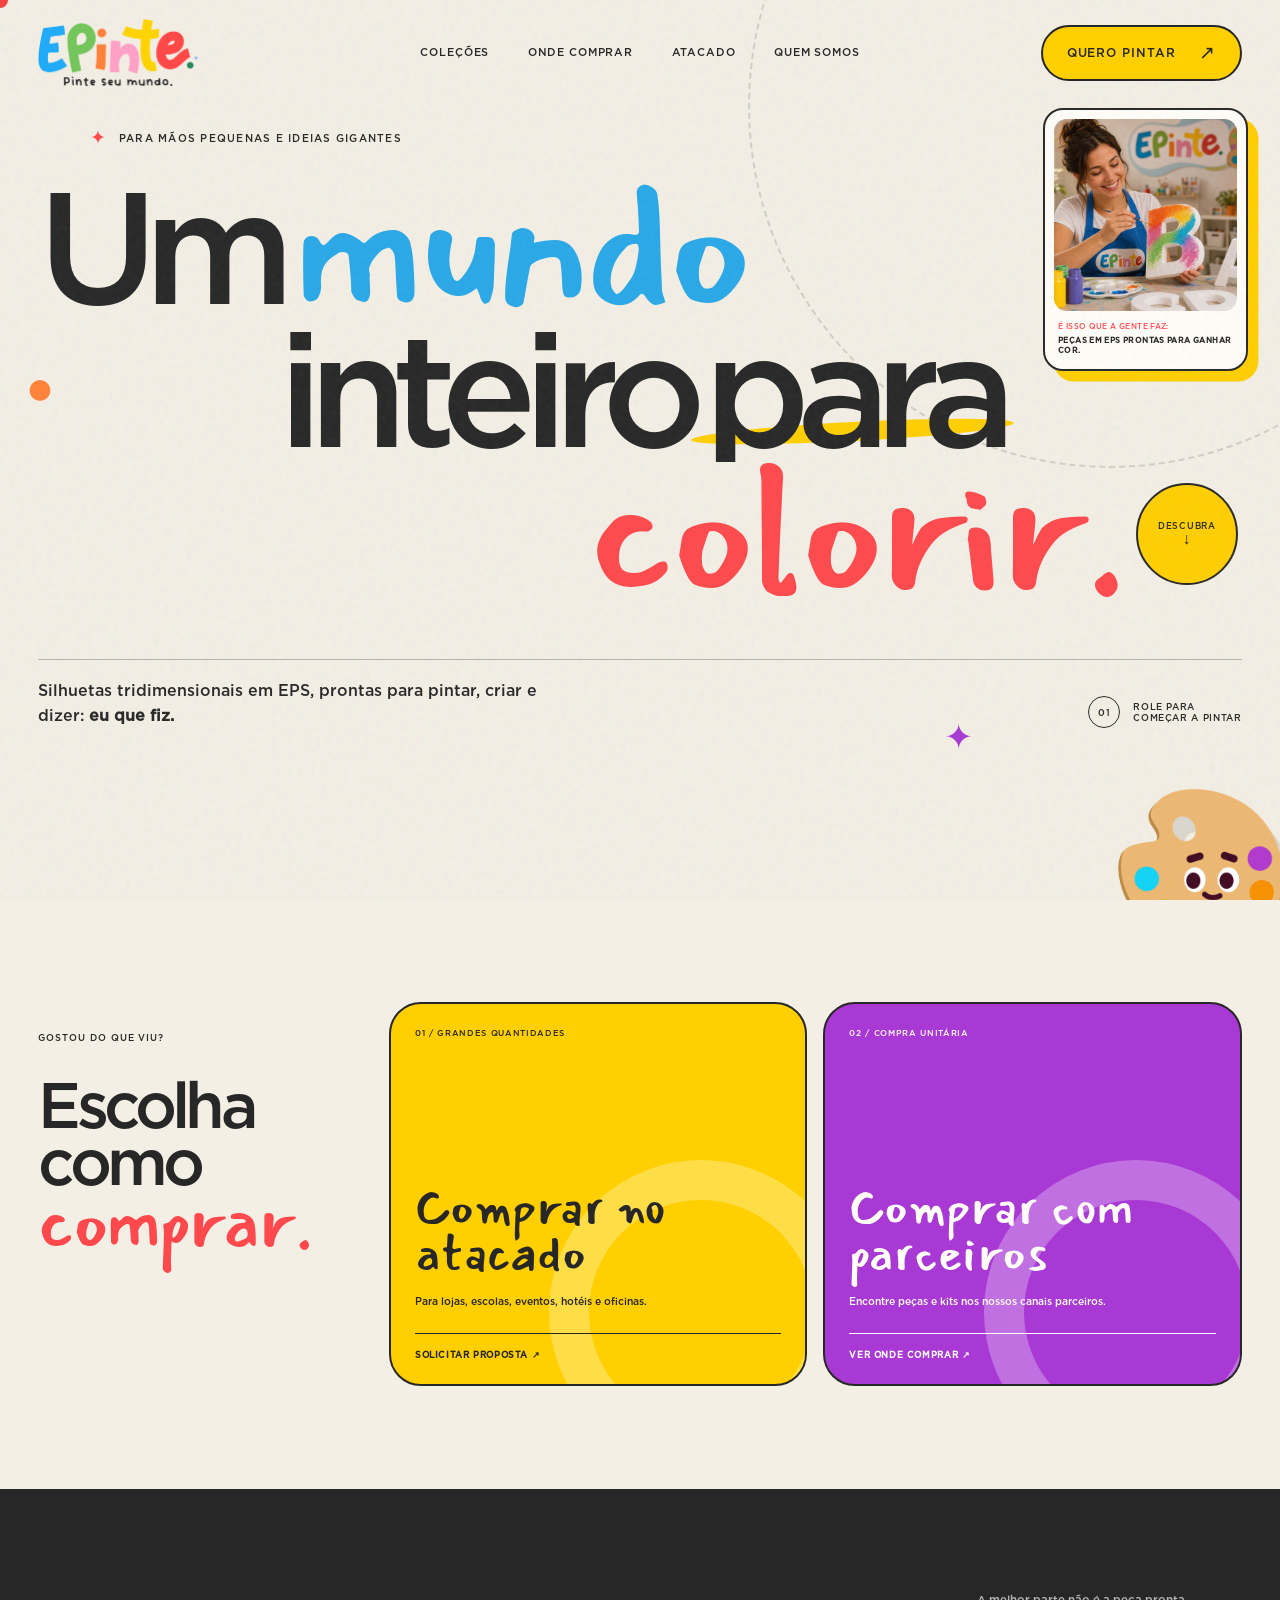
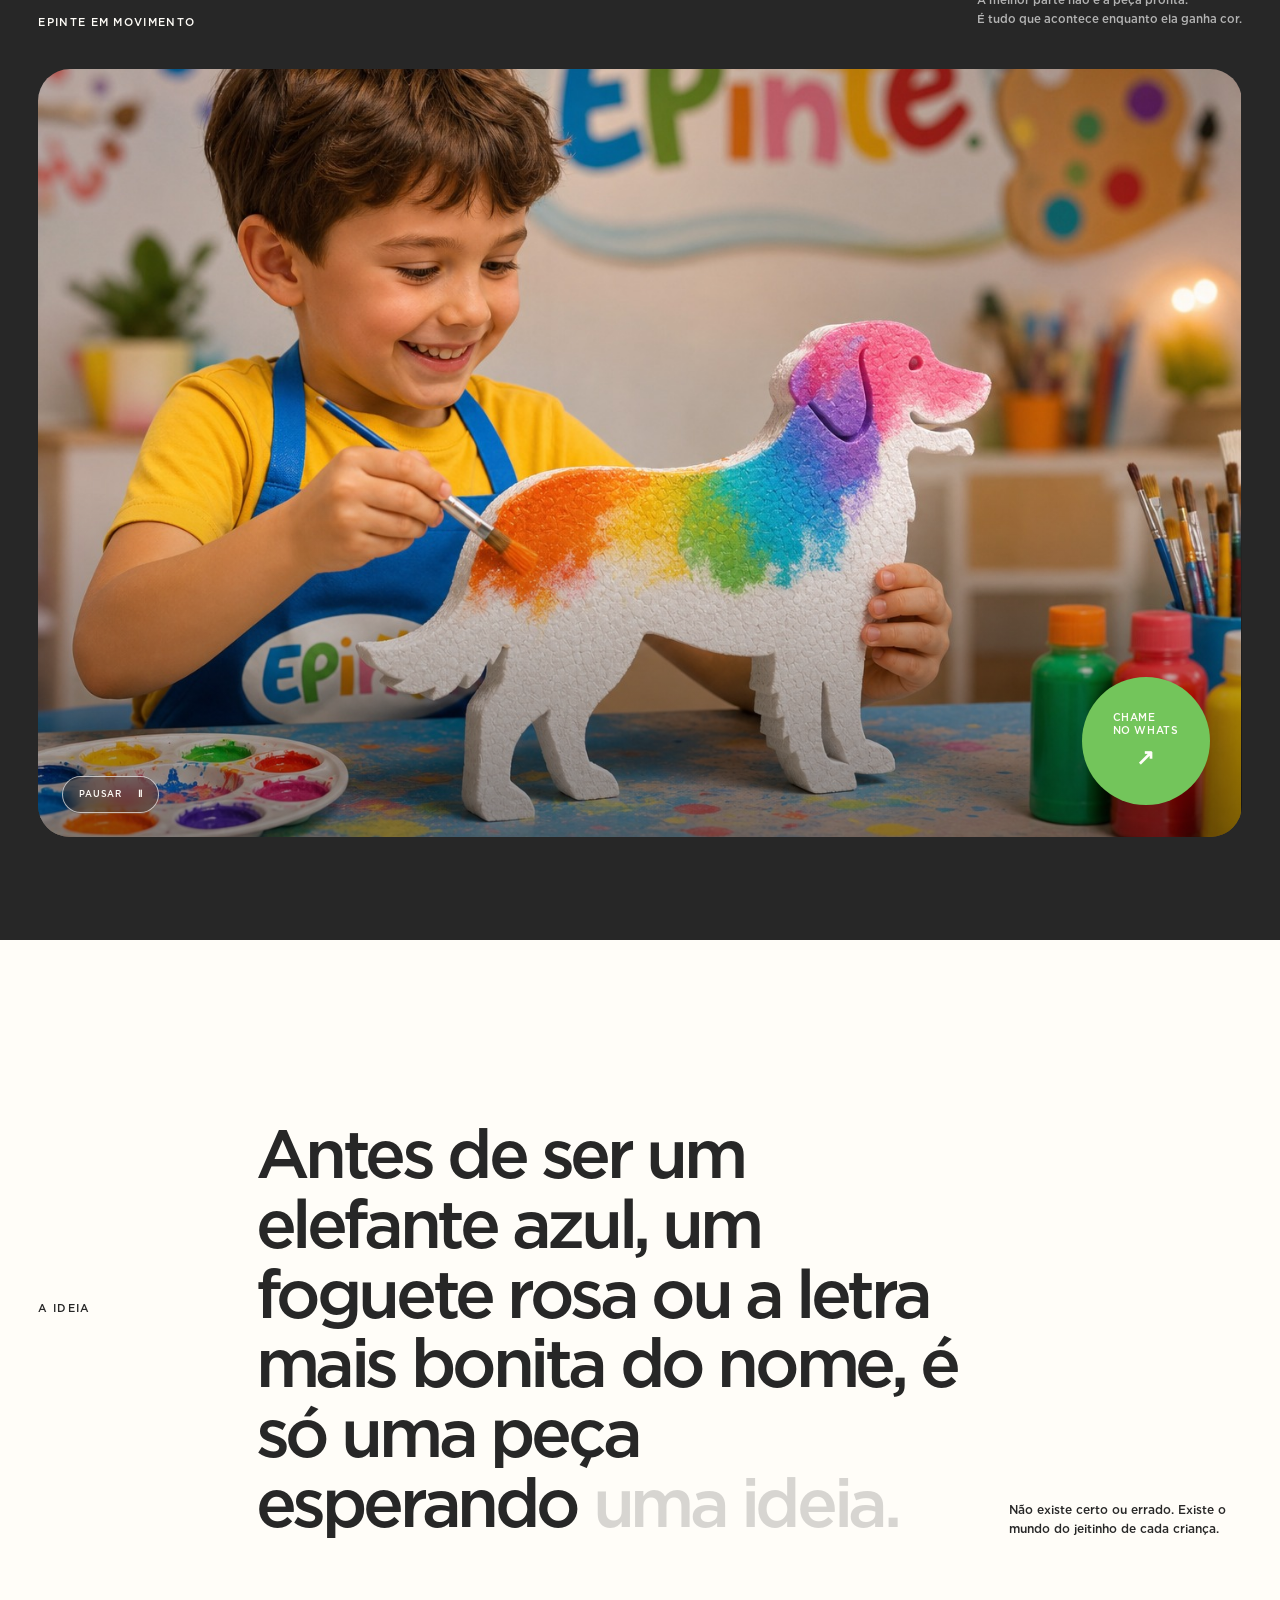
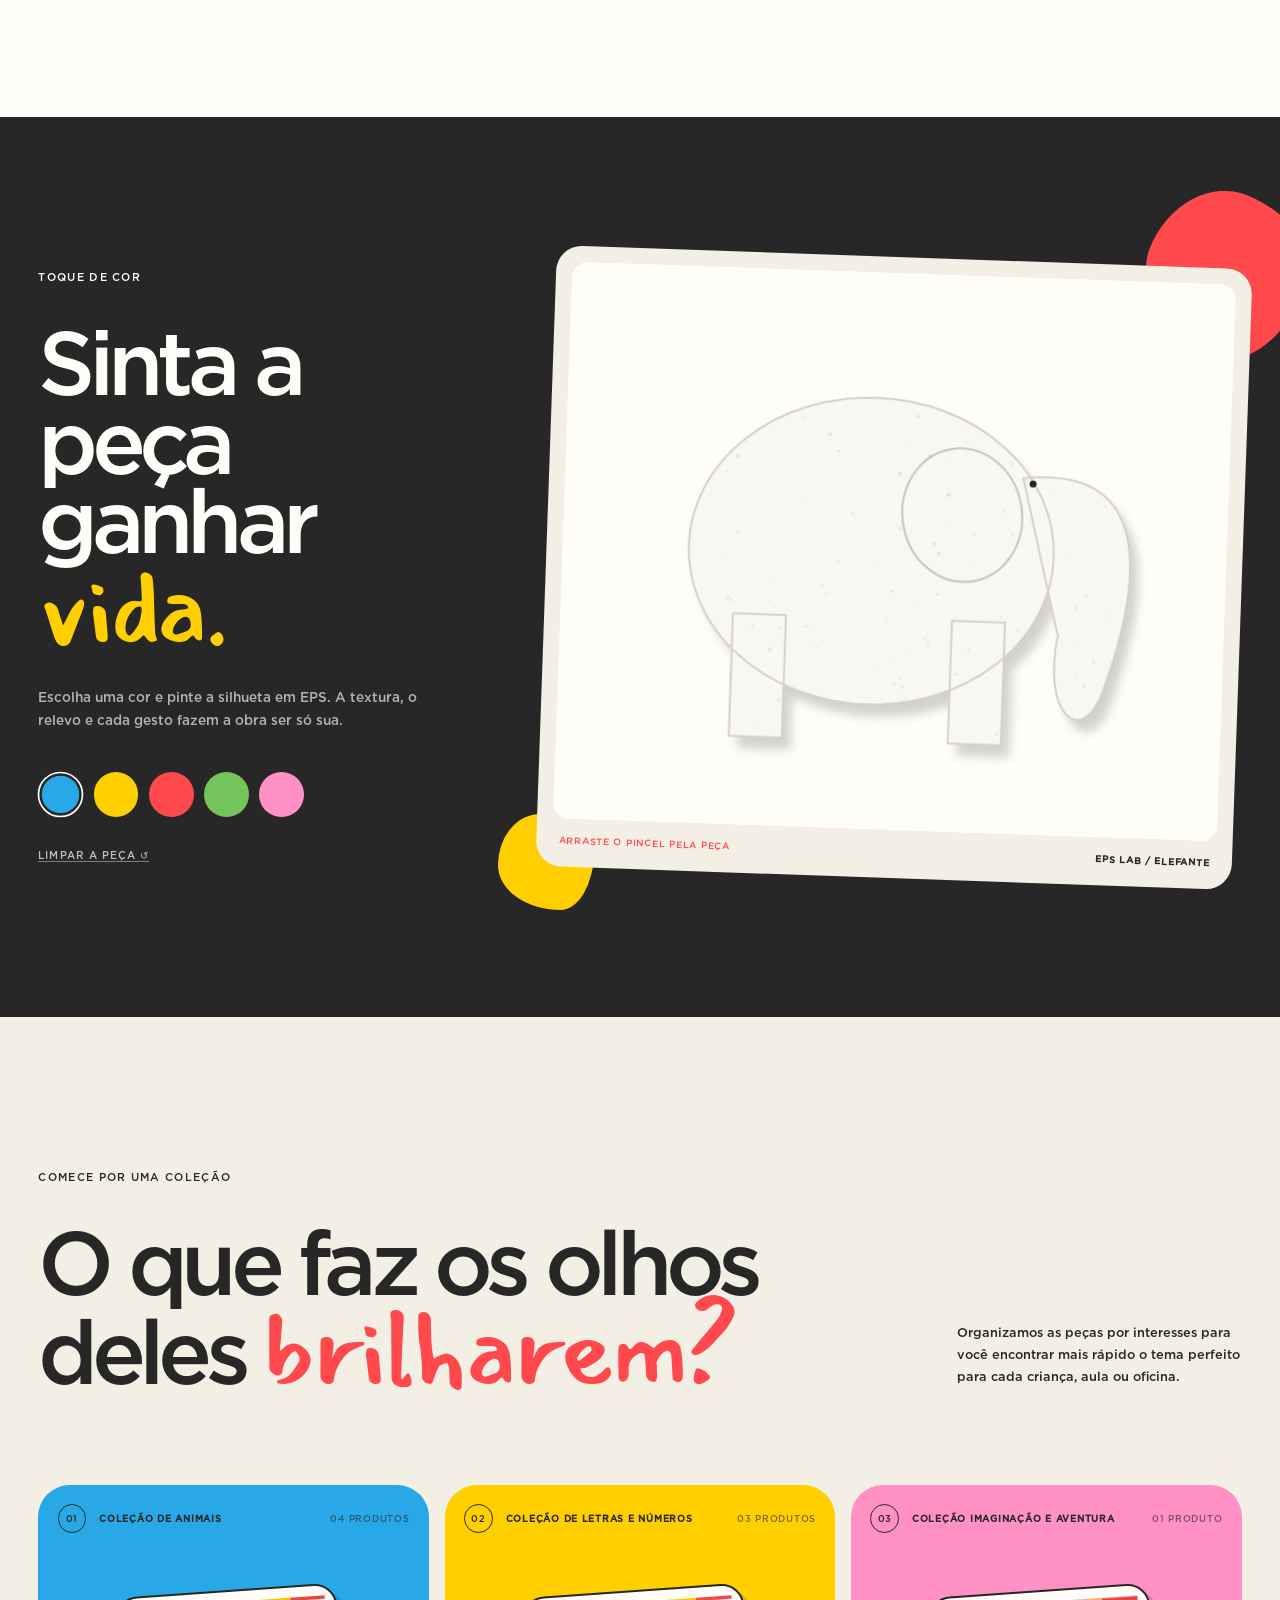
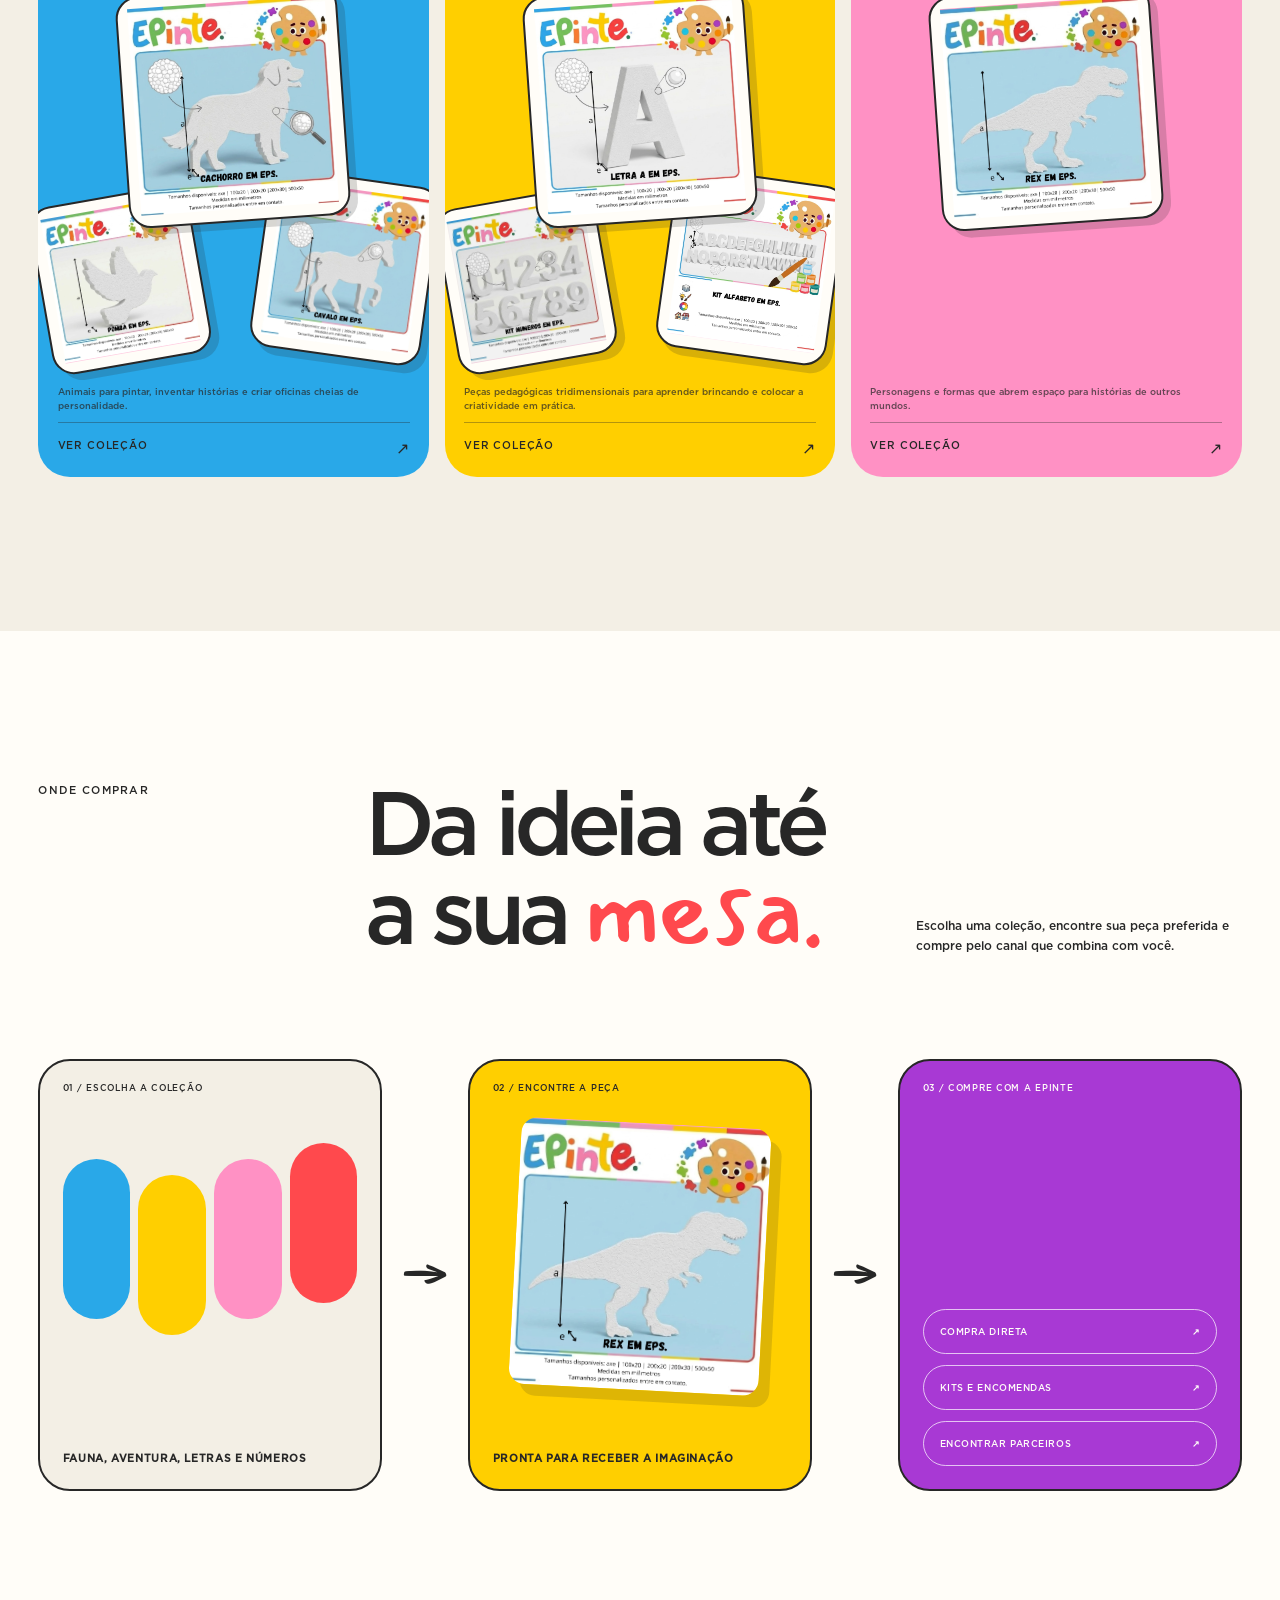
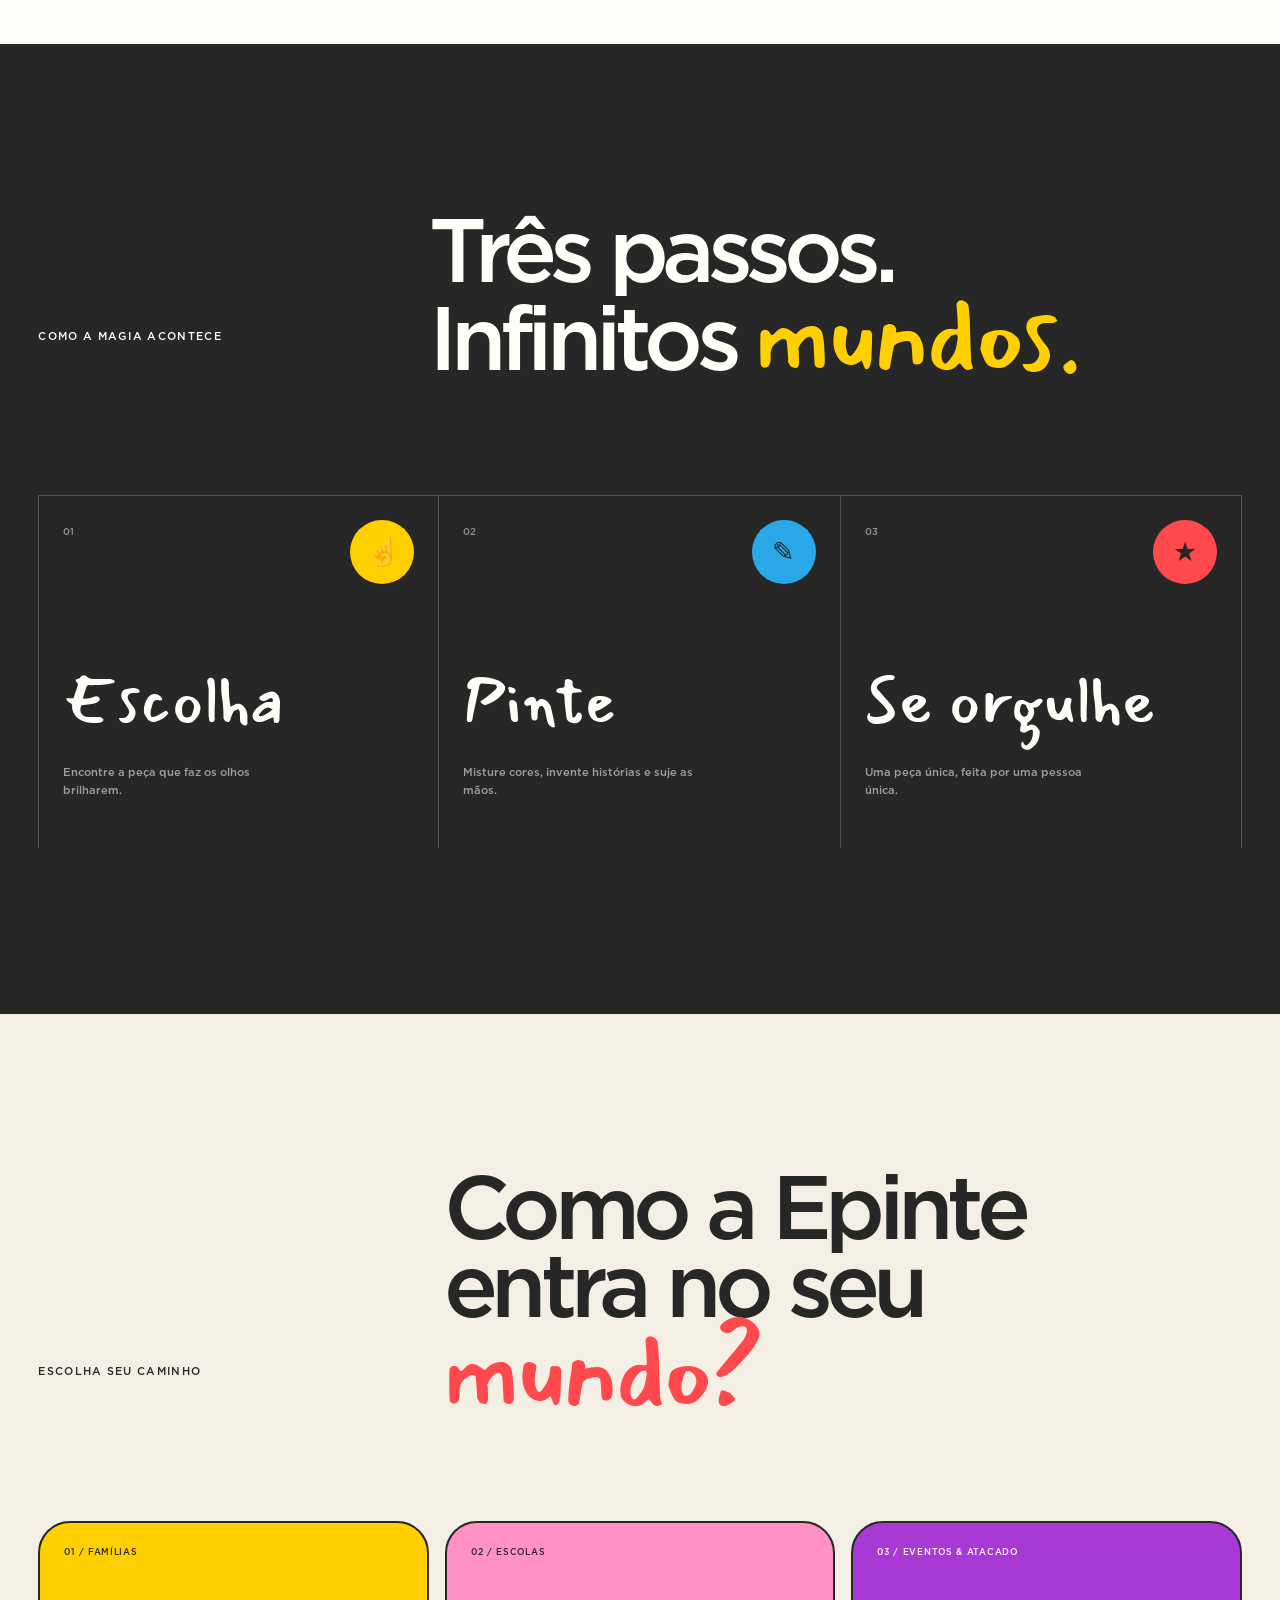
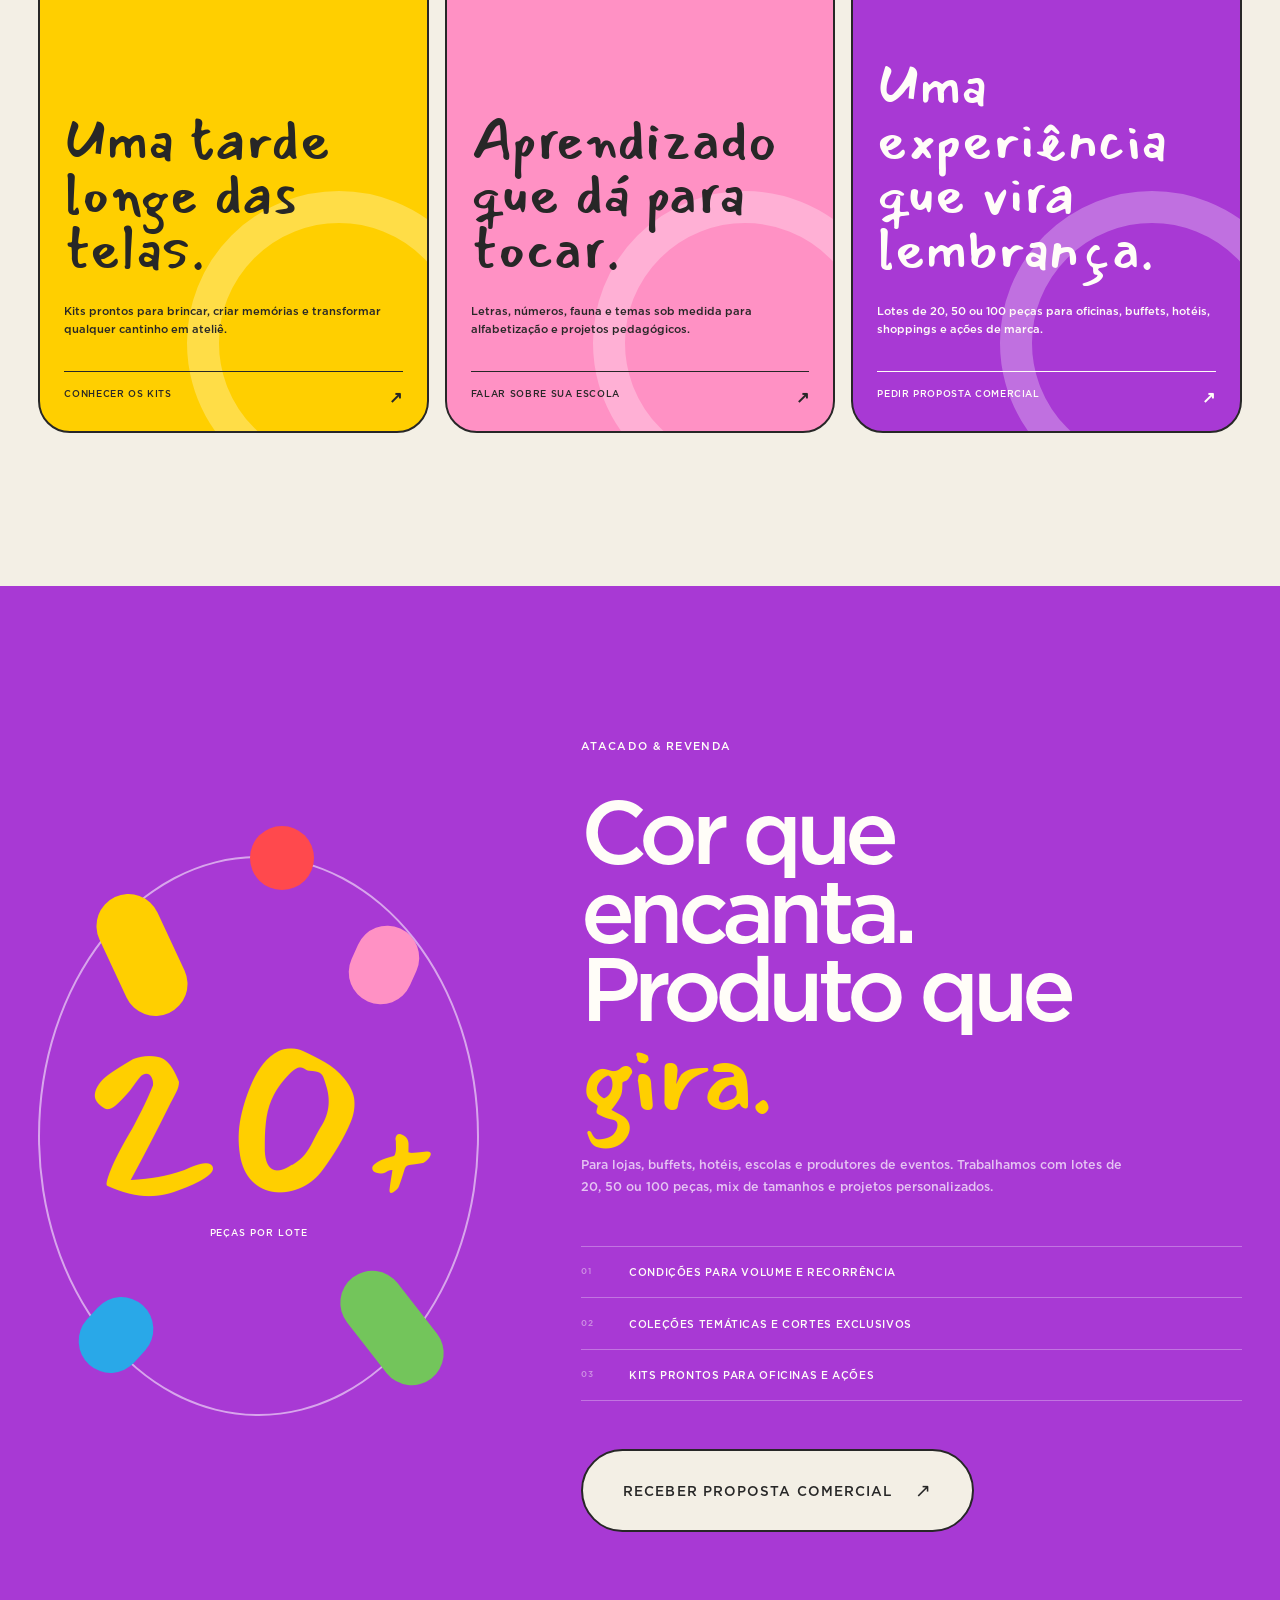
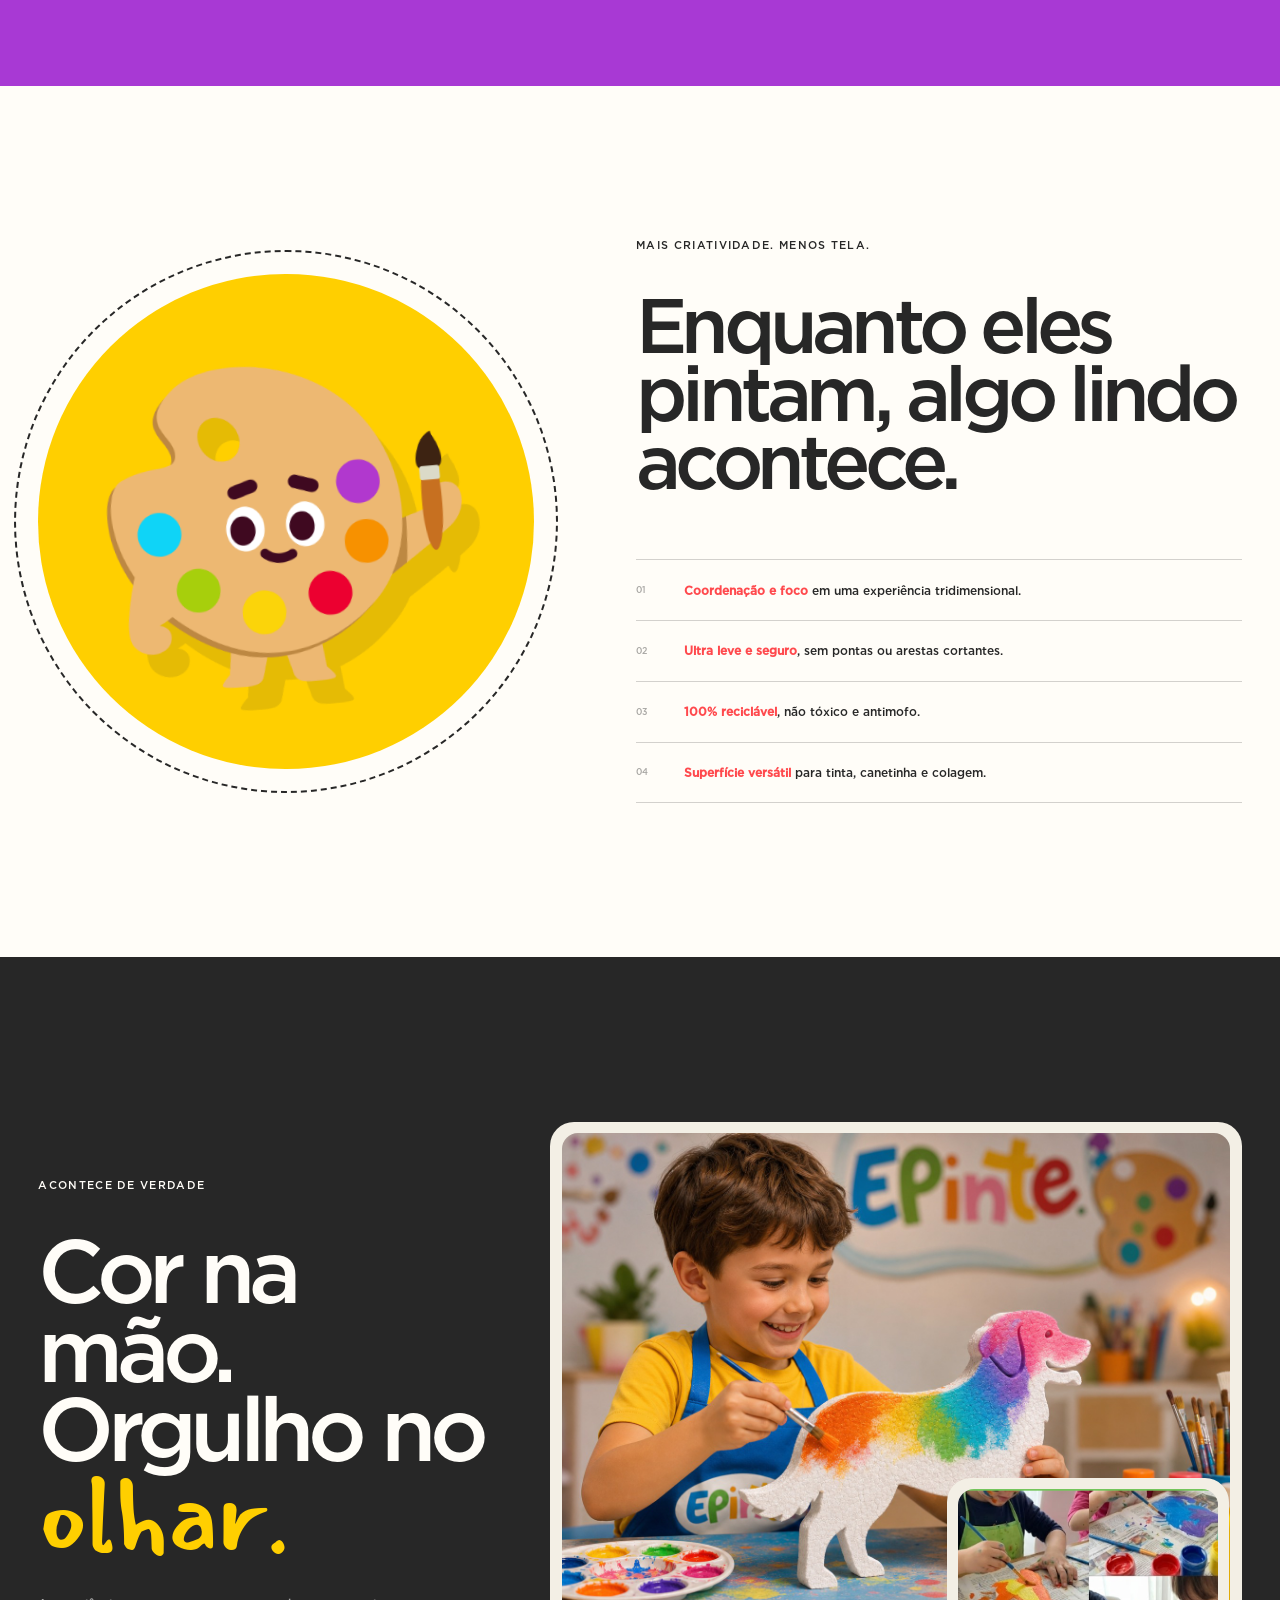
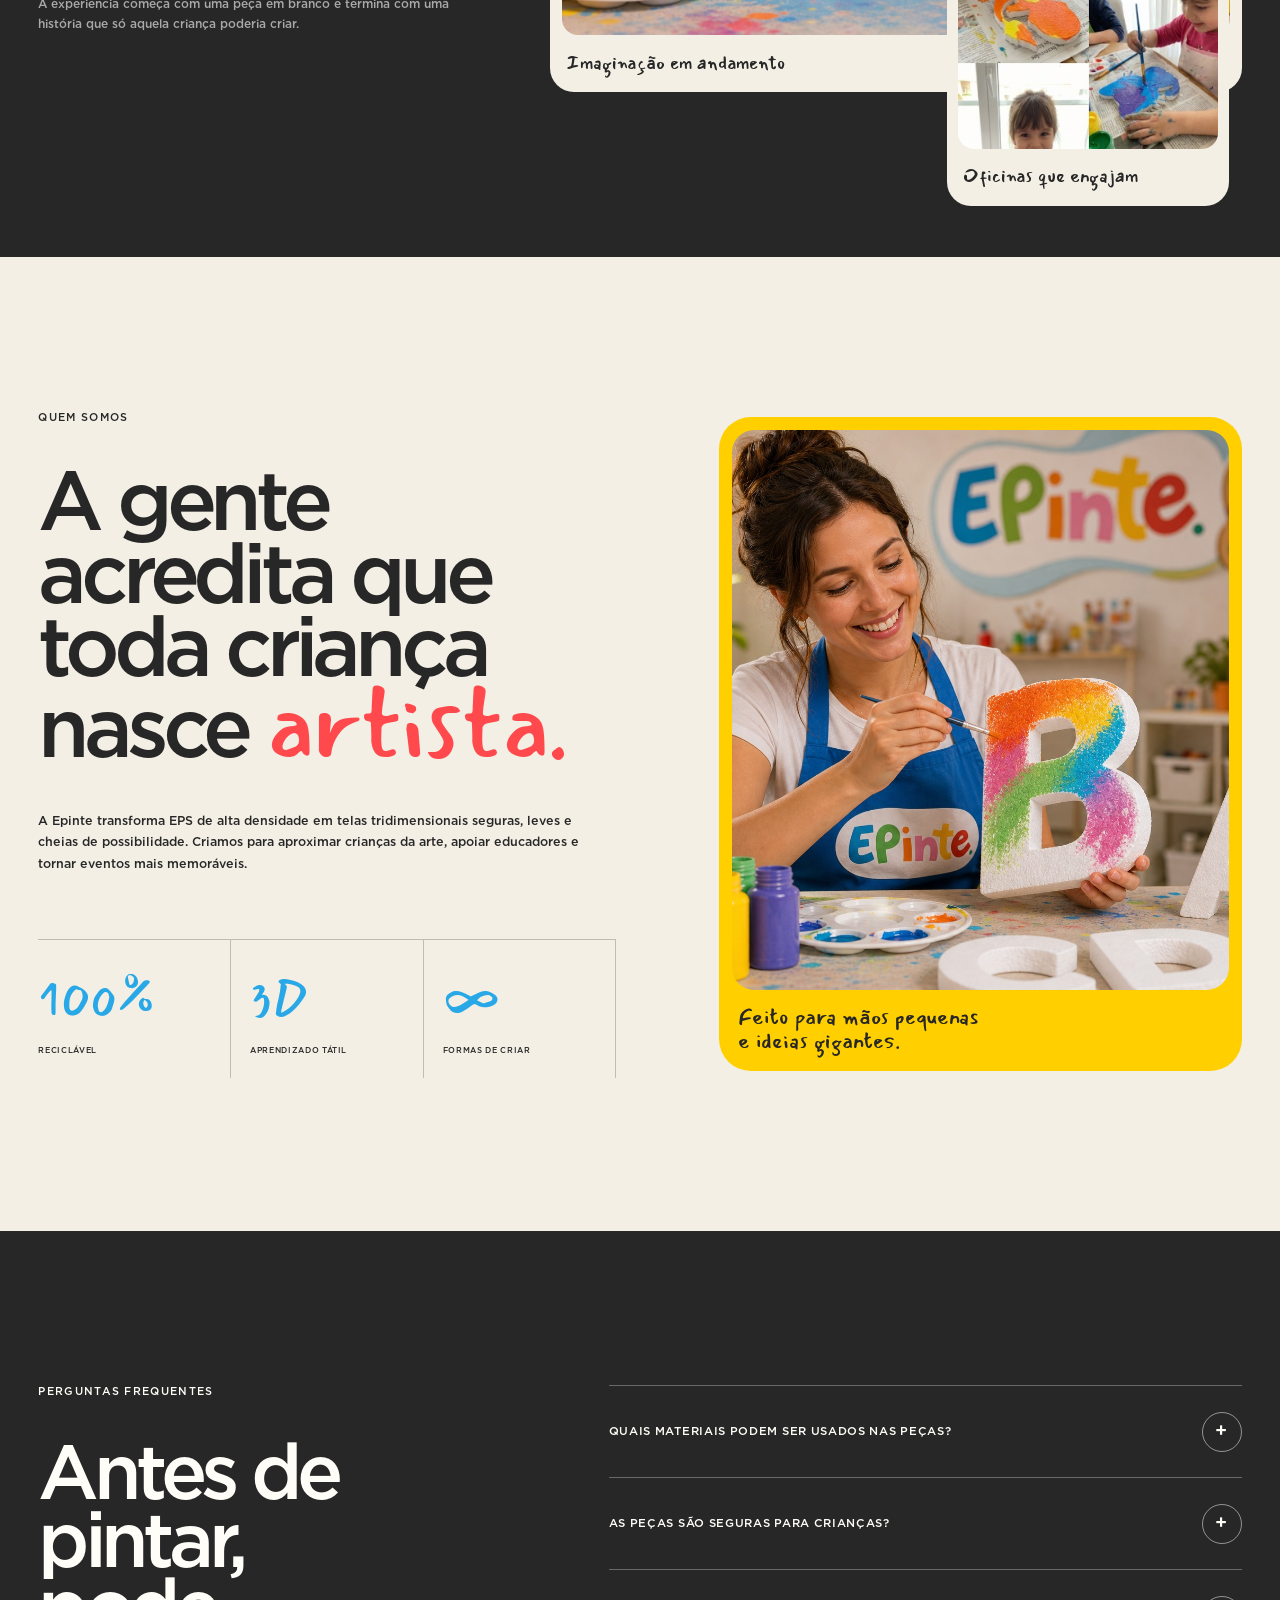
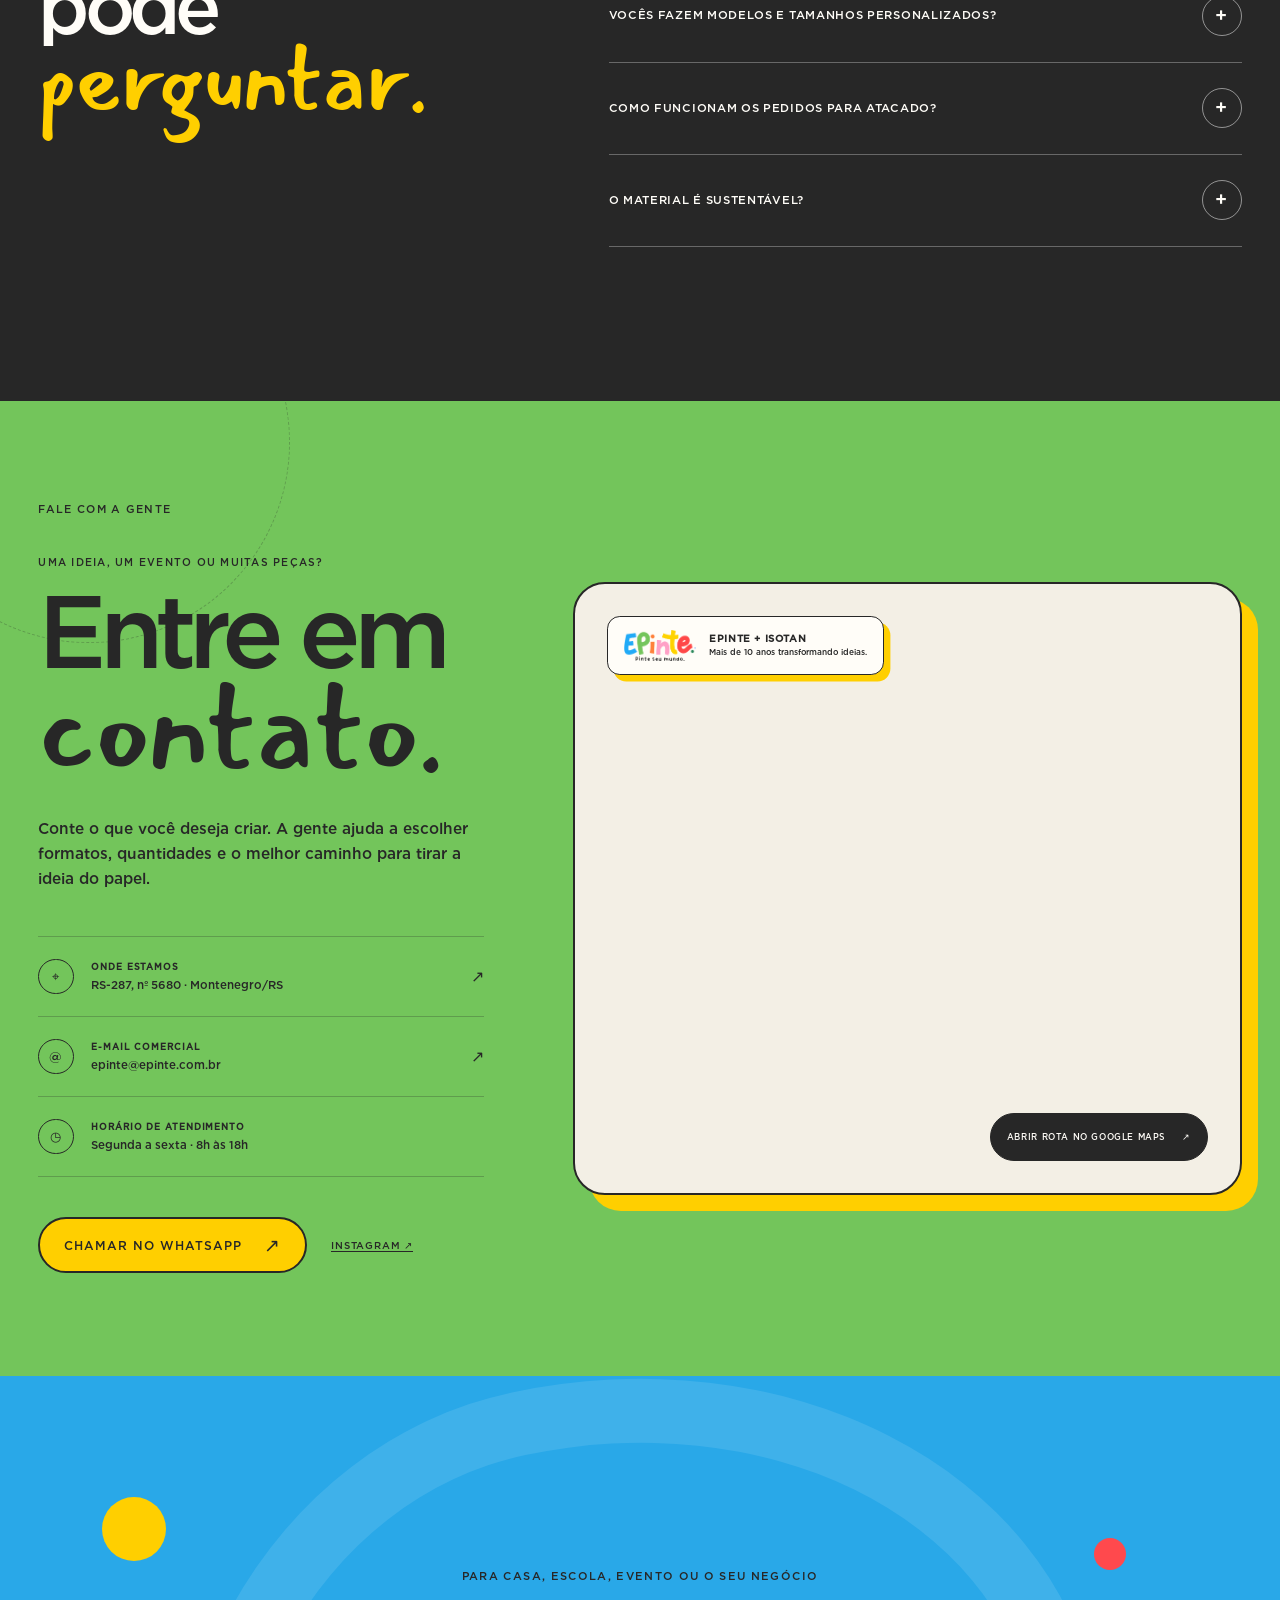
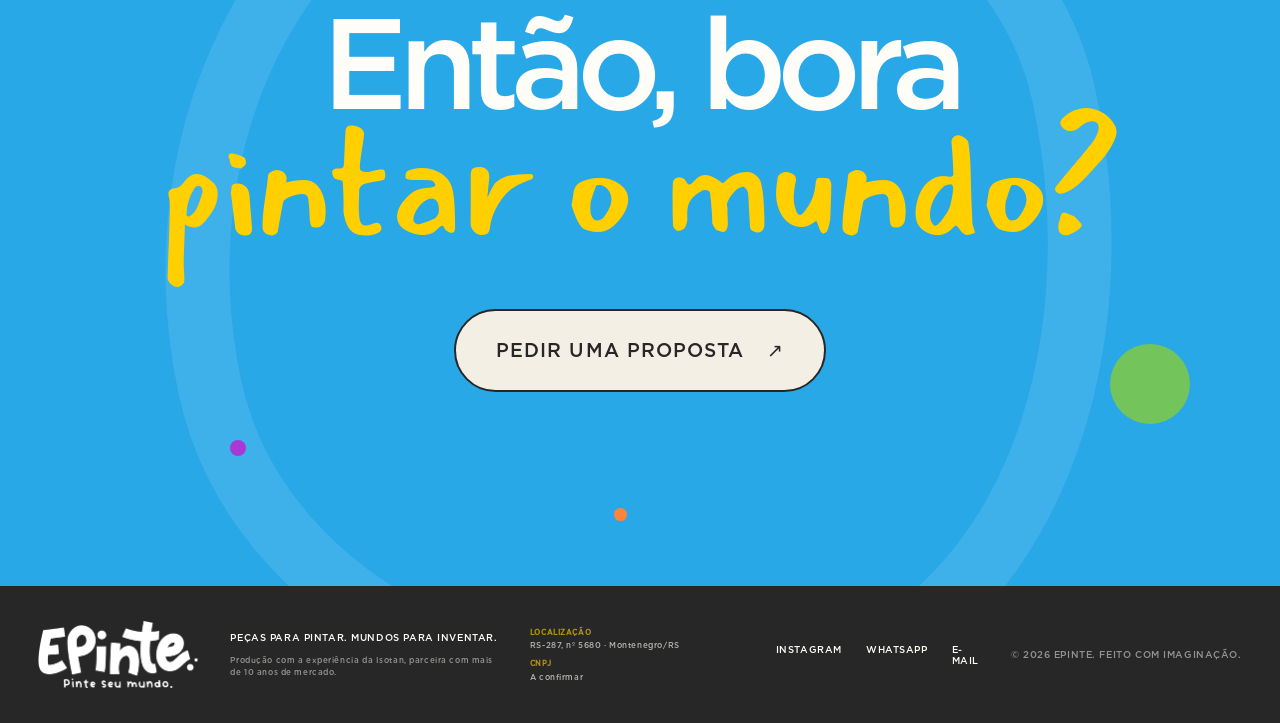
==== commit 1351e166: "adiciona painel CMS e melhora versão mobile" ====
--- a/index.html
+++ b/index.html
@@ -48,7 +48,7 @@
     <section class="hero" id="inicio">
       <div class="hero__eyebrow" data-reveal>
         <span class="spark">✦</span>
-        Para mãos pequenas e ideias gigantes
+        <span data-content="heroEyebrow">Para mãos pequenas e ideias gigantes</span>
       </div>
 
       <div class="hero__title" aria-label="Um mundo inteiro para colorir">
@@ -75,7 +75,7 @@
       </figure>
 
       <div class="hero__footer" data-reveal>
-        <p>Silhuetas tridimensionais em EPS, prontas para pintar, criar e dizer: <strong>eu que fiz.</strong></p>
+        <p><span data-content="heroIntro">Silhuetas tridimensionais em EPS, prontas para pintar, criar e dizer:</span> <strong data-content="heroIntroHighlight">eu que fiz.</strong></p>
         <div class="hero__note">
           <span>01</span>
           <p>Role para<br>começar a pintar</p>
@@ -109,7 +109,7 @@
 
     <section class="brand-film" aria-label="Vídeo principal Epinte">
       <div class="brand-film__head">
-        <div class="section-index section-index--light" data-reveal><span>01</span> Epinte em movimento</div>
+        <div class="section-index section-index--light" data-reveal>Epinte em movimento</div>
         <p data-reveal>A melhor parte não é a peça pronta.<br>É tudo que acontece enquanto ela ganha cor.</p>
       </div>
       <div class="brand-film__frame" data-reveal>
@@ -122,24 +122,20 @@
     </section>
 
     <section class="manifesto" id="universo">
-      <div class="section-index" data-reveal><span>02</span> A ideia</div>
+      <div class="section-index" data-reveal>A ideia</div>
       <p class="manifesto__lead" data-split>
         Antes de ser um elefante azul, um foguete rosa ou a letra mais bonita do nome, é só uma peça esperando uma ideia.
       </p>
       <div class="manifesto__aside" data-reveal>
-        <div class="round-stamp">
-          <span>feito para imaginar • feito para imaginar • </span>
-          <b>e.</b>
-        </div>
-        <p>Não existe certo ou errado. Existe o mundo do jeitinho de cada criança.</p>
+        <p data-content="manifestoAside">Não existe certo ou errado. Existe o mundo do jeitinho de cada criança.</p>
       </div>
     </section>
 
     <section class="paint-lab" aria-label="Experiência interativa de pintura">
       <div class="paint-lab__copy">
-        <div class="section-index section-index--light"><span>03</span> Toque de cor</div>
+        <div class="section-index section-index--light">Toque de cor</div>
         <h2 data-reveal>Sinta a peça<br>ganhar <em>vida.</em></h2>
-        <p data-reveal>Escolha uma cor e pinte a silhueta em EPS. A textura, o relevo e cada gesto fazem a obra ser só sua.</p>
+        <p data-reveal data-content="paintIntro">Escolha uma cor e pinte a silhueta em EPS. A textura, o relevo e cada gesto fazem a obra ser só sua.</p>
         <div class="palette" role="group" aria-label="Escolha uma cor">
           <button class="color active" style="--swatch:#29a8e8" data-color="#29a8e8" aria-label="Azul"></button>
           <button class="color" style="--swatch:#ffcf00" data-color="#ffcf00" aria-label="Amarelo"></button>
@@ -162,10 +158,10 @@
     <section class="pieces" id="pecas">
       <div class="pieces__head">
         <div>
-          <div class="section-index" data-reveal><span>04</span> Comece por uma coleção</div>
+          <div class="section-index" data-reveal>Comece por uma coleção</div>
           <h2 data-reveal>O que faz os olhos<br>deles <em>brilharem?</em></h2>
         </div>
-        <p data-reveal>Organizamos as peças por interesses para você encontrar mais rápido o tema perfeito para cada criança, aula ou oficina.</p>
+        <p data-reveal data-content="collectionsIntro">Organizamos as peças por interesses para você encontrar mais rápido o tema perfeito para cada criança, aula ou oficina.</p>
       </div>
 
       <div class="piece-grid">
@@ -192,7 +188,7 @@
 
     <section class="buy-path" id="onde-comprar">
       <div class="buy-path__head">
-        <div class="section-index" data-reveal><span>06</span> Onde comprar</div>
+        <div class="section-index" data-reveal>Onde comprar</div>
         <h2 data-reveal>Da ideia até<br>a sua <em>mesa.</em></h2>
         <p data-reveal>Escolha uma coleção, encontre sua peça preferida e compre pelo canal que combina com você.</p>
       </div>
@@ -220,7 +216,7 @@
 
     <section class="steps" id="como-funciona">
       <div class="steps__intro">
-        <div class="section-index section-index--light" data-reveal><span>07</span> Como a magia acontece</div>
+        <div class="section-index section-index--light" data-reveal>Como a magia acontece</div>
         <h2 data-reveal>Três passos.<br>Infinitos <em>mundos.</em></h2>
       </div>
       <div class="steps__list">
@@ -247,7 +243,7 @@
 
     <section class="solutions" id="solucoes">
       <div class="solutions__head">
-        <div class="section-index" data-reveal><span>08</span> Escolha seu caminho</div>
+        <div class="section-index" data-reveal>Escolha seu caminho</div>
         <h2 data-reveal>Como a Epinte<br>entra no seu <em>mundo?</em></h2>
       </div>
       <div class="solution-grid">
@@ -279,7 +275,7 @@
         <div class="wholesale__stack" aria-hidden="true"><i></i><i></i><i></i><i></i><i></i></div>
       </div>
       <div class="wholesale__copy">
-        <div class="section-index section-index--light" data-reveal><span>09</span> Atacado & revenda</div>
+        <div class="section-index section-index--light" data-reveal>Atacado & revenda</div>
         <h2 data-reveal>Cor que encanta.<br>Produto que <em>gira.</em></h2>
         <p data-reveal>Para lojas, buffets, hotéis, escolas e produtores de eventos. Trabalhamos com lotes de 20, 50 ou 100 peças, mix de tamanhos e projetos personalizados.</p>
         <ul data-reveal>
@@ -293,11 +289,10 @@
 
     <section class="promise" id="porque-epinte">
       <div class="promise__image" data-reveal>
-        <div class="mascot-orbit"><span>criatividade • autonomia • diversão • </span></div>
         <img src="assets/mascote.png" alt="Mascote Epinte, uma paleta de pintura sorridente">
       </div>
       <div class="promise__copy">
-        <div class="section-index" data-reveal><span>10</span> Mais criatividade. Menos tela.</div>
+        <div class="section-index" data-reveal>Mais criatividade. Menos tela.</div>
         <h2 data-reveal>Enquanto eles pintam, algo lindo acontece.</h2>
         <div class="promise__items">
           <div data-reveal><span>01</span><p><strong>Coordenação e foco</strong> em uma experiência tridimensional.</p></div>
@@ -310,7 +305,7 @@
 
     <section class="real-life">
       <div class="real-life__copy">
-        <div class="section-index section-index--light" data-reveal><span>11</span> Acontece de verdade</div>
+        <div class="section-index section-index--light" data-reveal>Acontece de verdade</div>
         <h2 data-reveal>Cor na mão.<br>Orgulho no <em>olhar.</em></h2>
         <p data-reveal>A experiência começa com uma peça em branco e termina com uma história que só aquela criança poderia criar.</p>
       </div>
@@ -326,7 +321,7 @@
 
     <section class="about" id="quem-somos">
       <div class="about__copy">
-        <div class="section-index" data-reveal><span>12</span> Quem somos</div>
+        <div class="section-index" data-reveal>Quem somos</div>
         <h2 data-reveal>A gente acredita que toda criança nasce <em>artista.</em></h2>
         <p data-reveal>A Epinte transforma EPS de alta densidade em telas tridimensionais seguras, leves e cheias de possibilidade. Criamos para aproximar crianças da arte, apoiar educadores e tornar eventos mais memoráveis.</p>
         <div class="about__facts">
@@ -345,7 +340,7 @@
 
     <section class="faq" id="faq">
       <div class="faq__head">
-        <div class="section-index" data-reveal><span>13</span> Perguntas frequentes</div>
+        <div class="section-index" data-reveal>Perguntas frequentes</div>
         <h2 data-reveal>Antes de pintar,<br>pode <em>perguntar.</em></h2>
       </div>
       <div class="faq__list">
@@ -374,10 +369,10 @@
 
     <section class="contact-section" id="contato">
       <div class="contact-section__copy">
-        <div class="section-index" data-reveal><span>14</span> Fale com a gente</div>
+        <div class="section-index" data-reveal>Fale com a gente</div>
         <p class="contact-section__eyebrow" data-reveal>Uma ideia, um evento ou muitas peças?</p>
         <h2 data-reveal>Entre em<br><em>contato.</em></h2>
-        <p class="contact-section__intro" data-reveal>Conte o que você deseja criar. A gente ajuda a escolher formatos, quantidades e o melhor caminho para tirar a ideia do papel.</p>
+        <p class="contact-section__intro" data-reveal data-content="contactIntro">Conte o que você deseja criar. A gente ajuda a escolher formatos, quantidades e o melhor caminho para tirar a ideia do papel.</p>
 
         <div class="contact-list">
           <a href="https://www.google.com/maps/search/?api=1&query=RS-287%205680%20Montenegro%20RS" target="_blank" rel="noopener" data-reveal>
@@ -420,10 +415,10 @@
 
     <section class="final-cta">
       <div class="final-cta__scribble" aria-hidden="true"></div>
-      <p data-reveal>Para casa, escola, evento ou o seu negócio</p>
-      <h2 data-reveal>Então, bora<br><em>pintar o mundo?</em></h2>
+      <p data-reveal data-content="finalEyebrow">Para casa, escola, evento ou o seu negócio</p>
+      <h2 data-reveal><span data-content="finalTitle">Então, bora</span><br><em data-content="finalHighlight">pintar o mundo?</em></h2>
       <a class="button button--large magnetic" href="https://wa.me/" target="_blank" rel="noopener">
-        Pedir uma proposta <span>↗</span>
+        <span data-content="finalButton">Pedir uma proposta</span> <span>↗</span>
       </a>
       <div class="final-cta__dots" aria-hidden="true"><i></i><i></i><i></i><i></i><i></i></div>
     </section>
--- a/css/design-system.css
+++ b/css/design-system.css
@@ -33,6 +33,7 @@
 
 html {
   scroll-behavior: smooth;
+  overflow-x: hidden;
 }
 
 body {
@@ -121,21 +122,10 @@
 .section-index {
   display: flex;
   align-items: center;
-  gap: .8rem;
   margin-bottom: 2.5rem;
   font-size: .68rem;
   text-transform: uppercase;
   letter-spacing: .12em;
-}
-
-.section-index span {
-  display: grid;
-  width: 1.8rem;
-  height: 1.8rem;
-  border: 1px solid currentColor;
-  border-radius: 50%;
-  place-items: center;
-  font-size: .55rem;
 }
 
 .section-index--light {
--- a/css/animations.css
+++ b/css/animations.css
@@ -40,10 +40,6 @@
 @keyframes float {
   0%, 100% { transform: translate3d(0, 0, 0) rotate(-5deg); }
   50% { transform: translate3d(0, -1.2rem, 0) rotate(5deg); }
-}
-
-@keyframes spin {
-  to { transform: rotate(360deg); }
 }
 
 @keyframes ticker {
--- a/css/main.css
+++ b/css/main.css
@@ -645,37 +645,13 @@
   line-height: 1.6;
 }
 
-.round-stamp {
-  position: relative;
-  display: grid;
-  width: 9rem;
-  height: 9rem;
-  margin-bottom: 2rem;
-  border: 1px solid var(--ink);
-  border-radius: 50%;
-  place-items: center;
-}
-
-.round-stamp span,
-.mascot-orbit span {
-  position: absolute;
-  inset: .5rem;
-  animation: spin 14s linear infinite;
-  font-family: var(--hand);
-  font-size: 1rem;
-  word-spacing: 1.3rem;
-}
-
-.round-stamp b {
-  color: var(--blue);
-  font-family: var(--hand);
-  font-size: 3.5rem;
-}
-
 .paint-lab {
   display: grid;
+  width: 100%;
+  min-width: 0;
   min-height: 100svh;
   padding: clamp(5rem, 9vw, 9rem) var(--edge);
+  overflow: hidden;
   color: var(--white);
   background: var(--ink);
   grid-template-columns: .75fr 1.25fr;
@@ -734,6 +710,14 @@
 
 .paint-lab__stage {
   position: relative;
+  min-width: 0;
+}
+
+.paint-lab__copy,
+.paint-card,
+#paintCanvas {
+  min-width: 0;
+  max-width: 100%;
 }
 
 .paint-card {
@@ -1681,18 +1665,6 @@
   transform: rotate(-5deg);
 }
 
-.mascot-orbit {
-  position: absolute;
-  inset: -4rem;
-  border-radius: 50%;
-}
-
-.mascot-orbit span {
-  inset: 0;
-  font-size: 1.3rem;
-  word-spacing: 3rem;
-}
-
 .promise__copy h2 {
   max-width: 50rem;
   font-size: clamp(3.2rem, 6vw, 7rem);
@@ -2818,14 +2790,16 @@
 
   body.menu-open .site-header nav {
     position: fixed;
-    inset: 8rem var(--edge) auto;
+    inset: 7.5rem var(--edge) 7rem;
     display: grid;
+    overflow-y: auto;
     gap: 0;
     font-family: var(--hand);
     font-size: clamp(3.4rem, 14vw, 6rem);
     line-height: 1.15;
     text-transform: none;
     letter-spacing: -.03em;
+    align-content: start;
   }
 
   body.menu-open .site-header nav a {
@@ -2841,6 +2815,18 @@
     filter: brightness(0) invert(1);
   }
 
+  body.menu-open .site-header .button {
+    position: fixed;
+    right: var(--edge);
+    bottom: max(1.25rem, env(safe-area-inset-bottom));
+    left: var(--edge);
+    z-index: 2;
+    display: inline-flex;
+    width: auto;
+    color: var(--ink);
+    background: var(--yellow);
+  }
+
   body.menu-open .menu-toggle {
     border-color: var(--white);
   }
@@ -2859,8 +2845,8 @@
 
   .menu-toggle {
     display: grid;
-    width: 3rem;
-    height: 3rem;
+    width: 3.25rem;
+    height: 3.25rem;
     padding: 0;
     border: 1px solid var(--ink);
     border-radius: 50%;
@@ -2965,13 +2951,8 @@
   .manifesto__aside {
     display: grid;
     margin-top: 3rem;
-    grid-template-columns: auto 1fr;
-    gap: 2rem;
+    grid-template-columns: 1fr;
     align-items: center;
-  }
-
-  .round-stamp {
-    margin-bottom: 0;
   }
 
   .paint-lab,
@@ -3111,7 +3092,20 @@
   }
 
   h2 {
-    font-size: 3.6rem;
+    font-size: clamp(2.85rem, 15vw, 3.6rem);
+  }
+
+  .button,
+  .button--large {
+    width: 100%;
+    min-height: 3.75rem;
+    padding-inline: 1.15rem;
+    gap: .8rem;
+    text-align: center;
+  }
+
+  .site-header {
+    padding-top: max(1rem, env(safe-area-inset-top));
   }
 
   .brand {
@@ -3123,7 +3117,13 @@
   }
 
   .hero__title {
-    font-size: 4.15rem;
+    margin-top: 3.5rem;
+    font-size: clamp(3.35rem, 17vw, 4.15rem);
+    line-height: .8;
+  }
+
+  .hero__footer {
+    margin-top: 4rem;
   }
 
   .hero__product-photo {
@@ -3136,7 +3136,7 @@
   }
 
   .brand-film__frame {
-    height: 72svh;
+    height: min(72svh, 38rem);
   }
 
   .catalog-modal__header {
@@ -3263,8 +3263,8 @@
   .film-whatsapp {
     right: 1rem;
     bottom: 1rem;
-    width: 6rem;
-    height: 6rem;
+    width: 5.5rem;
+    height: 5.5rem;
   }
 
   .film-toggle {
@@ -3290,17 +3290,13 @@
     grid-template-columns: 1fr;
   }
 
-  .round-stamp {
-    width: 7rem;
-    height: 7rem;
-  }
-
-  .round-stamp span {
-    font-size: .75rem;
-  }
-
   .paint-lab {
     padding-block: 6rem;
+  }
+
+  .palette {
+    flex-wrap: wrap;
+    gap: .85rem;
   }
 
   .color {
@@ -3315,6 +3311,14 @@
 
   .piece-card {
     min-height: 29rem;
+  }
+
+  .piece-card__meta {
+    grid-template-columns: auto minmax(0, 1fr);
+  }
+
+  .piece-card__meta i {
+    grid-column: 2;
   }
 
   .piece-shape--elephant {
@@ -3350,7 +3354,11 @@
   }
 
   .solution-card h3 {
-    font-size: 3.6rem;
+    font-size: clamp(2.75rem, 14vw, 3.6rem);
+  }
+
+  .solution-card {
+    min-height: 22rem;
   }
 
   .buy-step {
@@ -3377,10 +3385,17 @@
   }
 
   .faq summary {
-    font-size: .63rem;
+    gap: 1rem;
+    font-size: .66rem;
+  }
+
+  .faq details p {
+    padding-right: 0;
   }
 
   .whatsapp-float {
+    right: .8rem;
+    bottom: max(.8rem, env(safe-area-inset-bottom));
     width: 4rem;
     height: 4rem;
   }
@@ -3393,16 +3408,16 @@
     width: 12rem;
   }
 
-  .mascot-orbit {
-    display: none;
-  }
-
   .final-cta {
     min-height: 80svh;
   }
 
   .final-cta h2 {
-    font-size: 4.2rem;
+    font-size: clamp(3.15rem, 16vw, 4.2rem);
+  }
+
+  .final-cta .button {
+    max-width: 21rem;
   }
 
   .contact-section {
@@ -3417,12 +3432,22 @@
   }
 
   .contact-section__copy h2 {
-    font-size: 4.5rem;
+    font-size: clamp(3.5rem, 18vw, 4.5rem);
   }
 
   .contact-section__actions {
     display: grid;
+    width: 100%;
     justify-items: start;
+  }
+
+  .contact-list > a,
+  .contact-list__item {
+    grid-template-columns: 2.5rem minmax(0, 1fr) auto;
+  }
+
+  .contact-list p {
+    overflow-wrap: anywhere;
   }
 
   .contact-map {
@@ -3442,15 +3467,30 @@
     top: 1rem;
     left: 1rem;
     max-width: calc(100% - 2rem);
+    padding: .7rem;
+  }
+
+  .contact-map__label img {
+    width: 3.5rem;
+    flex: 0 0 auto;
   }
 
   .contact-map > a {
     right: 1rem;
     bottom: 1rem;
+    left: 1rem;
+    justify-content: center;
   }
 
   footer {
     grid-template-columns: 1fr;
+    padding-block: 3rem;
+    gap: 1.5rem;
+  }
+
+  footer > div,
+  .footer__links {
+    flex-wrap: wrap;
   }
 
   .quick-buy {
@@ -3465,3 +3505,25 @@
     min-height: 20rem;
   }
 }
+
+@media (max-width: 380px) {
+  .brand { width: 7.5rem; }
+  .hero { padding-top: 7.5rem; }
+
+  .hero__eyebrow {
+    max-width: 15rem;
+    font-size: .56rem;
+    line-height: 1.45;
+  }
+
+  .hero__title { font-size: clamp(3rem, 16.5vw, 3.55rem); }
+  .catalog-product { grid-template-columns: 6.5rem minmax(0, 1fr); }
+
+  .contact-list > a,
+  .contact-list__item {
+    grid-template-columns: 2.25rem minmax(0, 1fr);
+  }
+
+  .contact-list i,
+  .contact-map__label img { display: none; }
+}
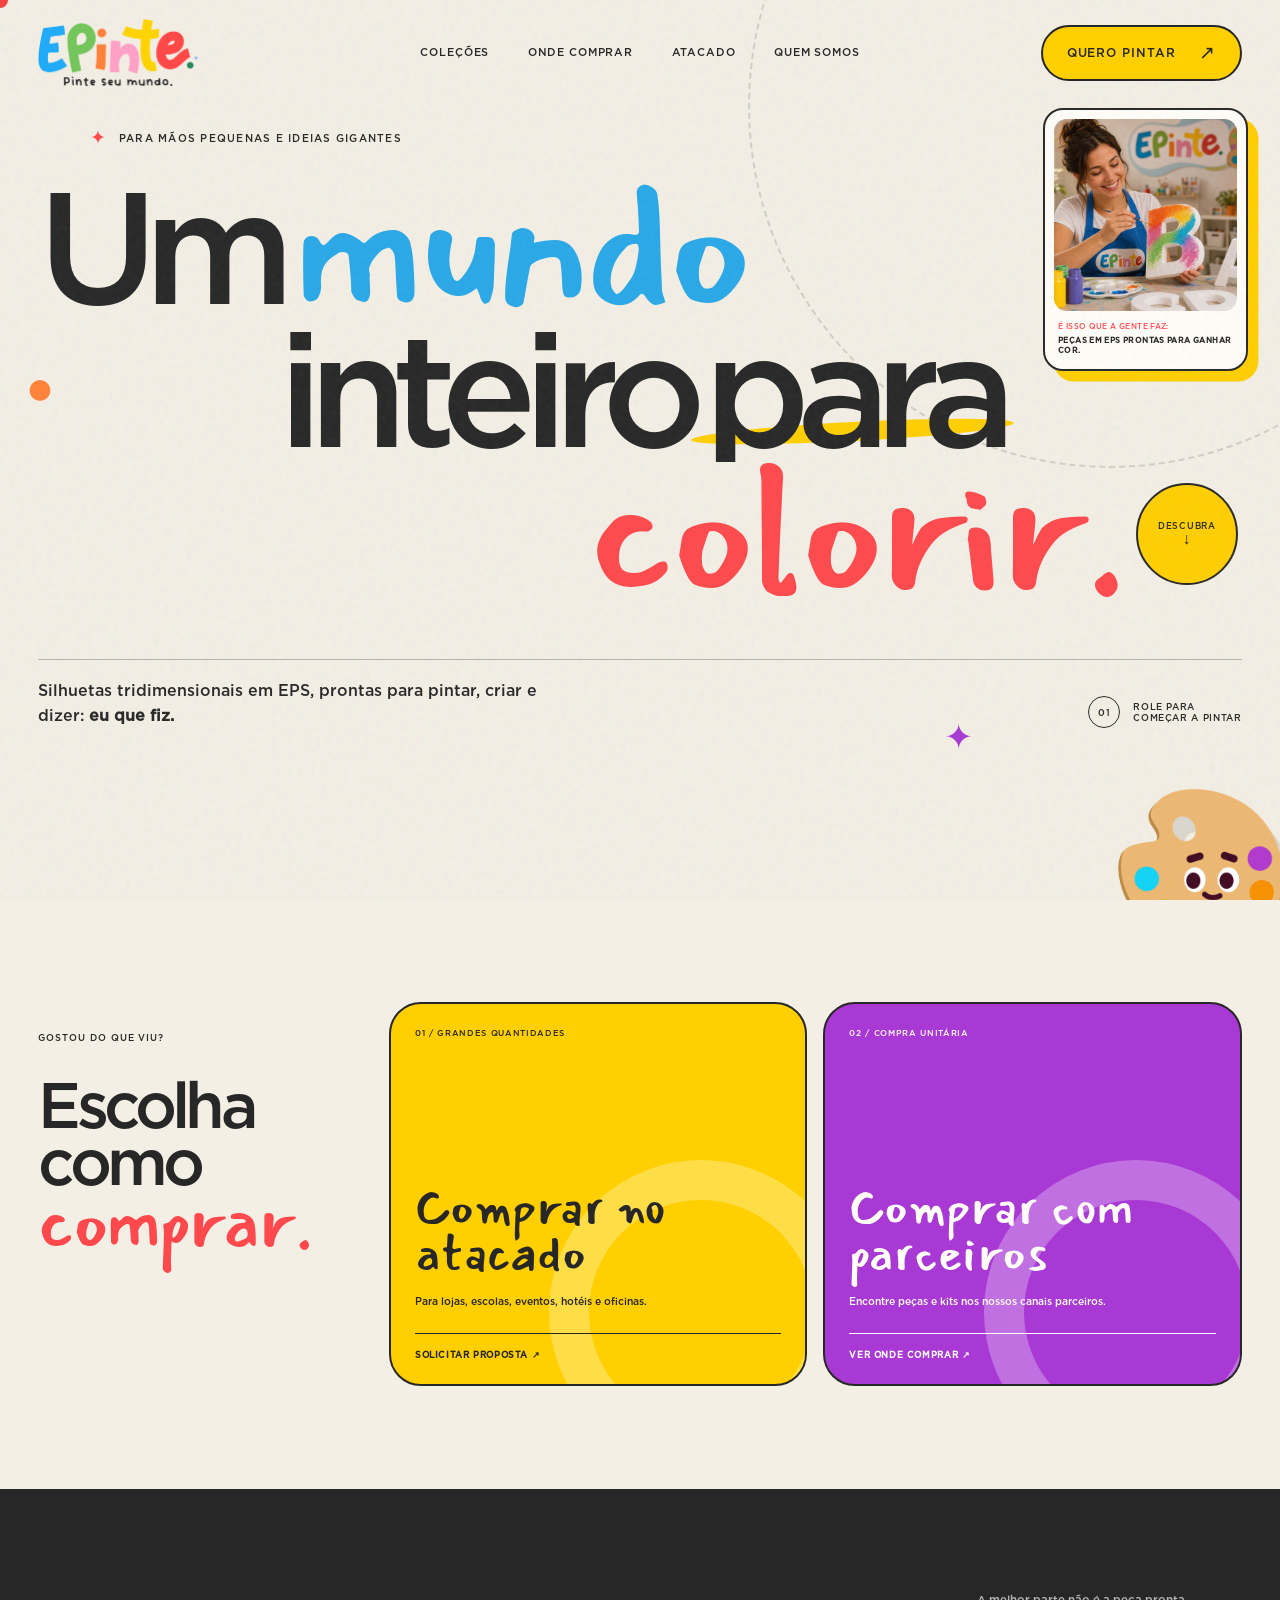
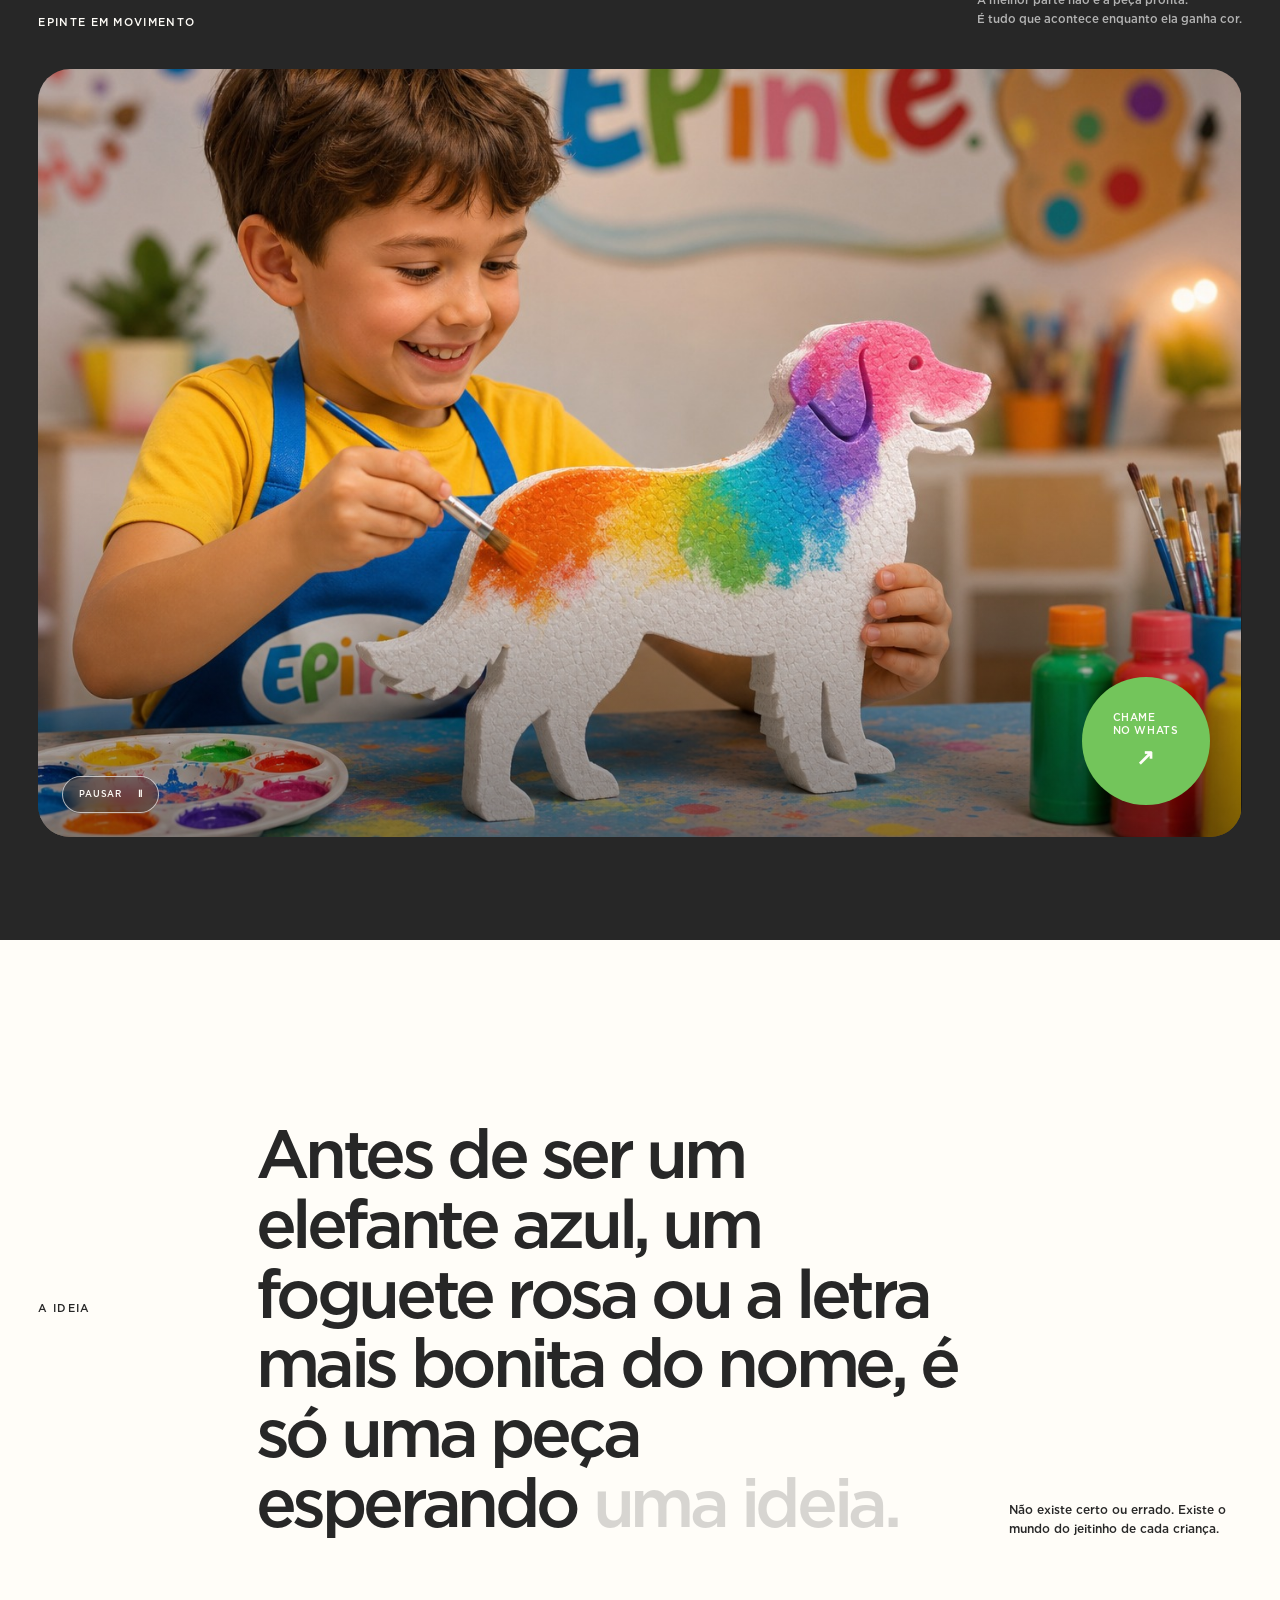
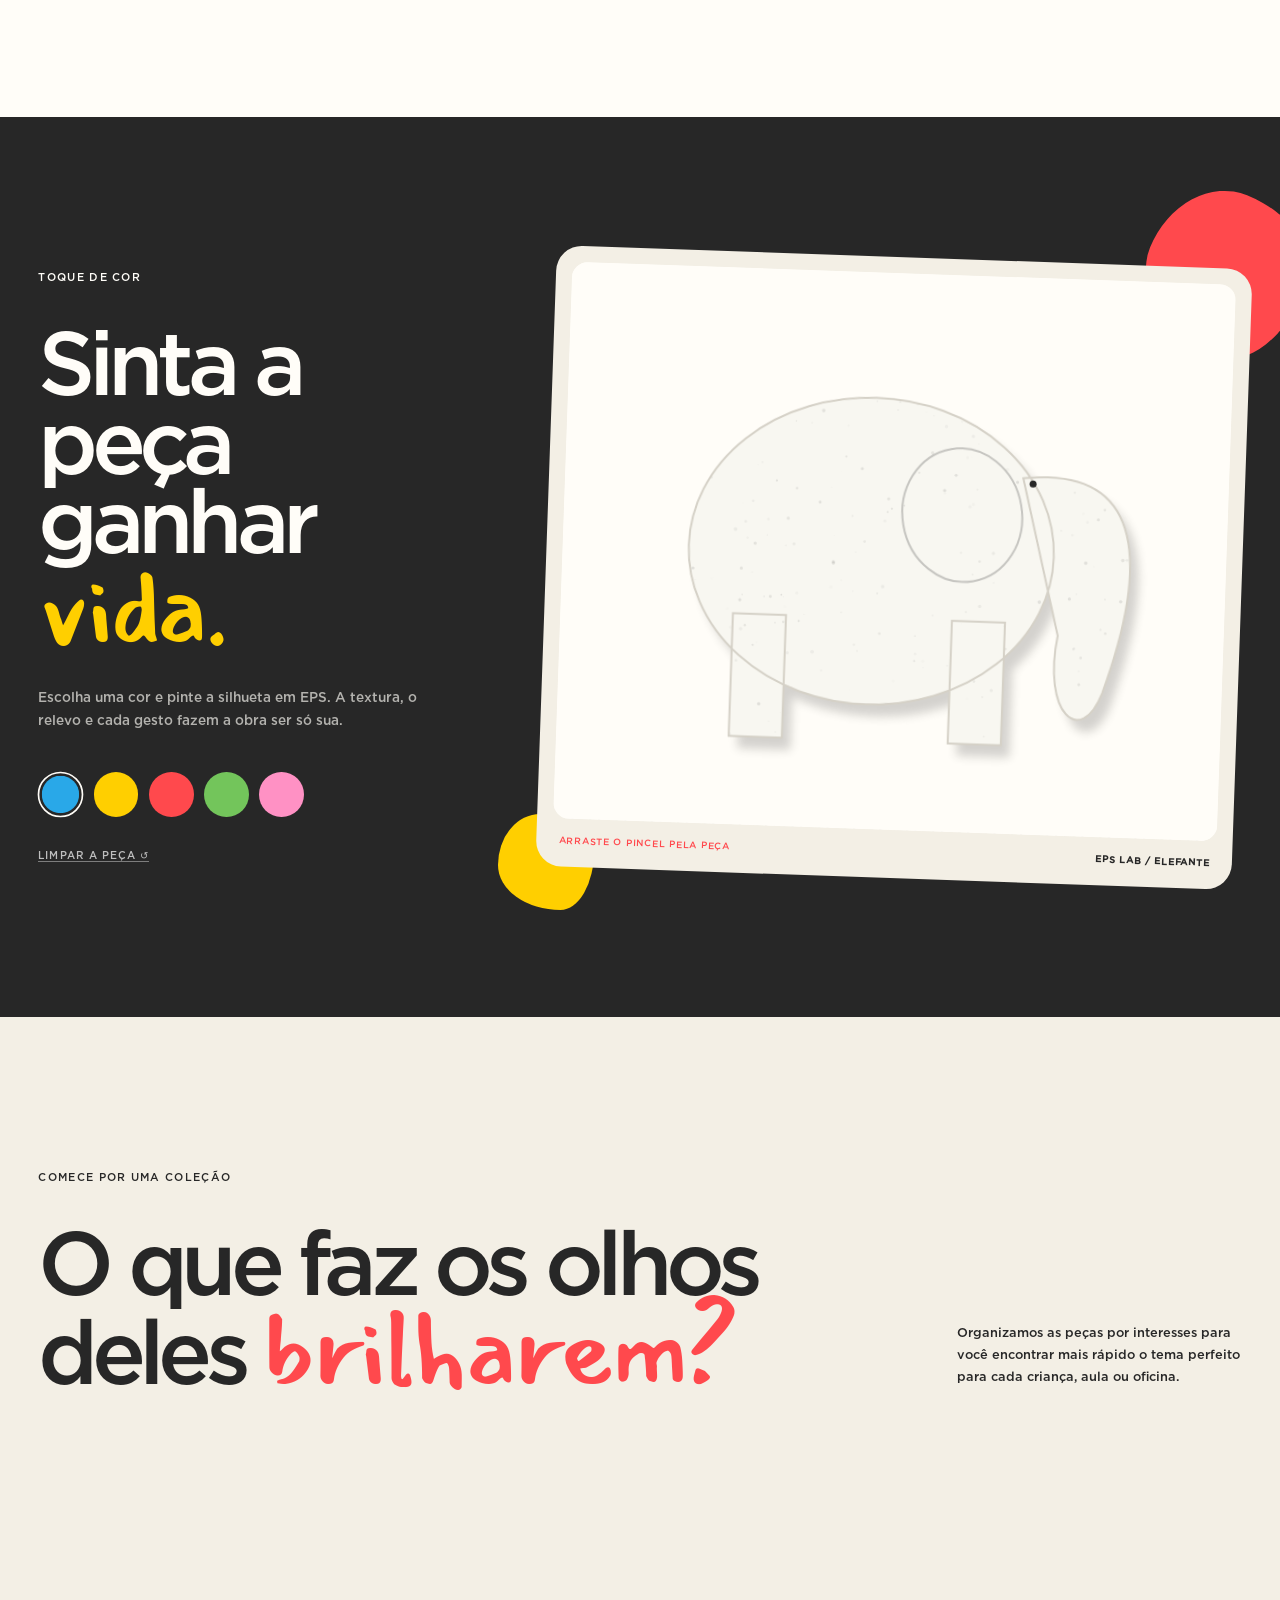
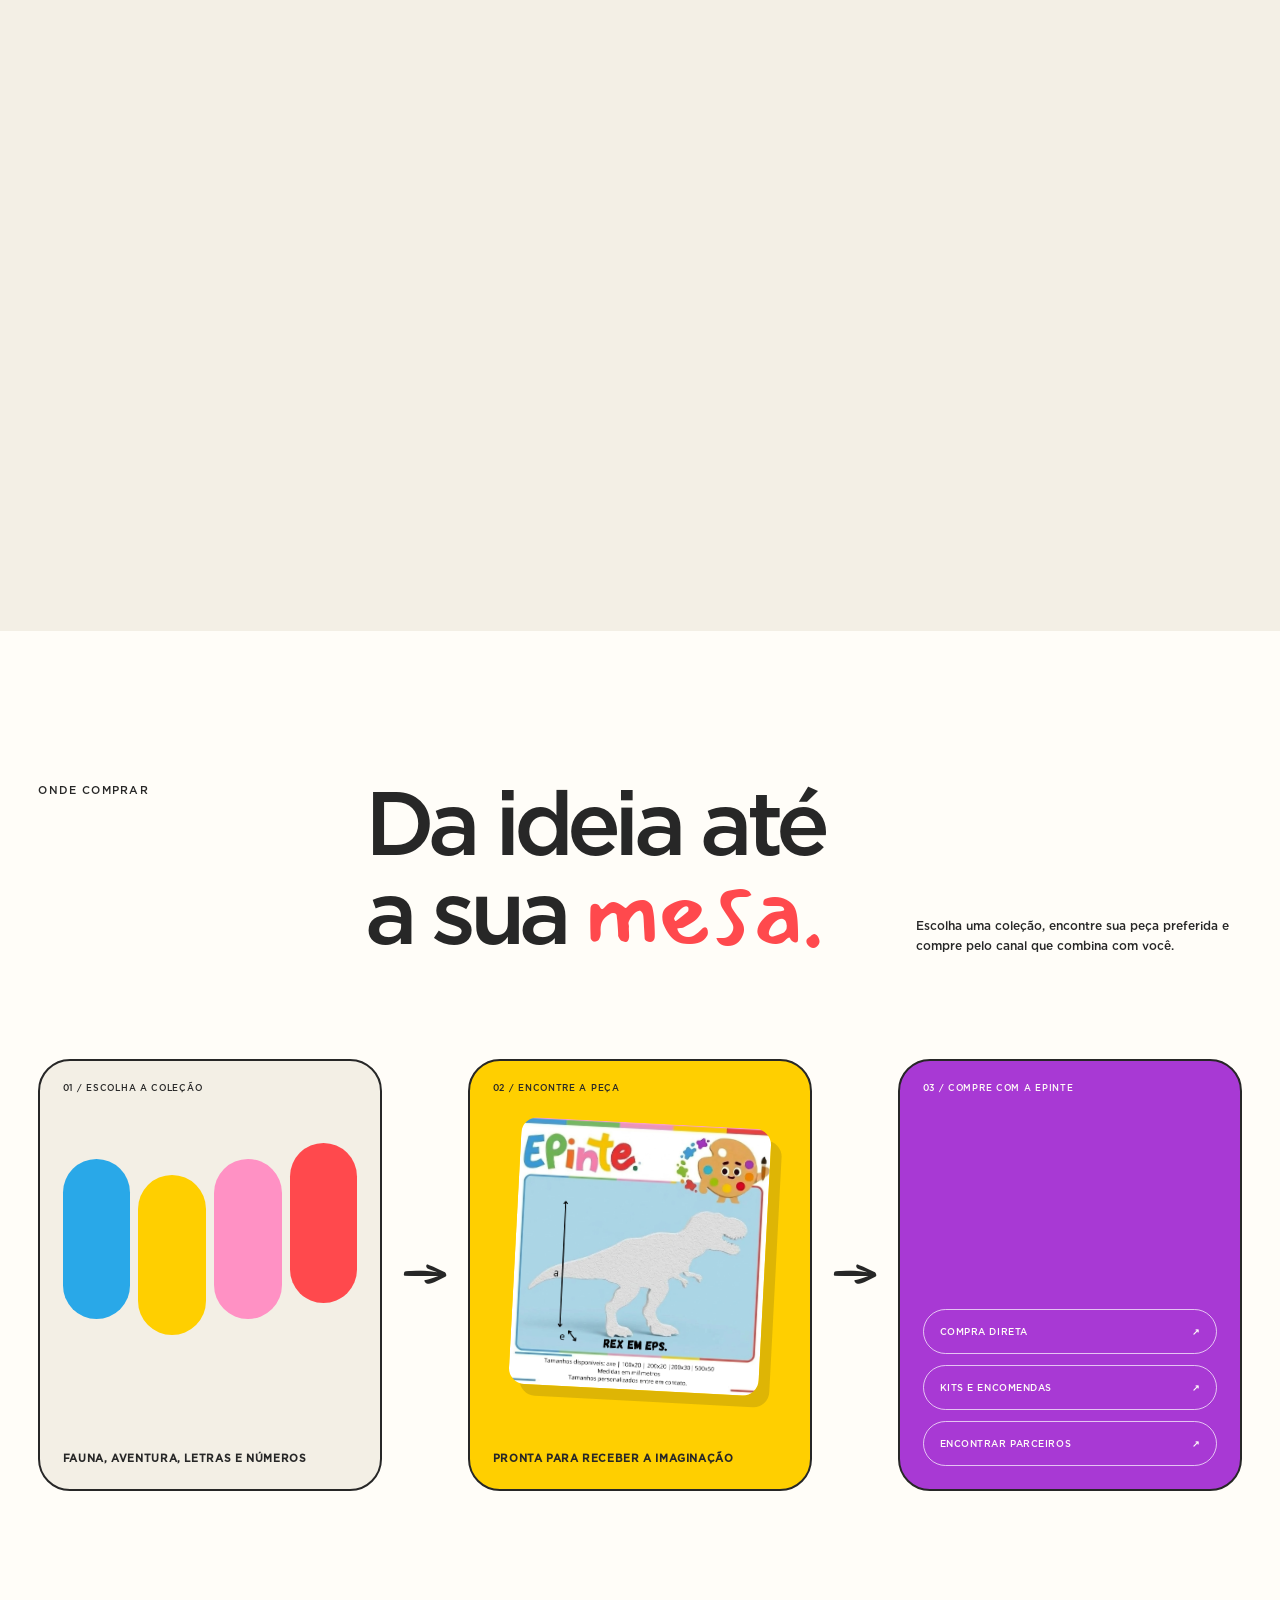
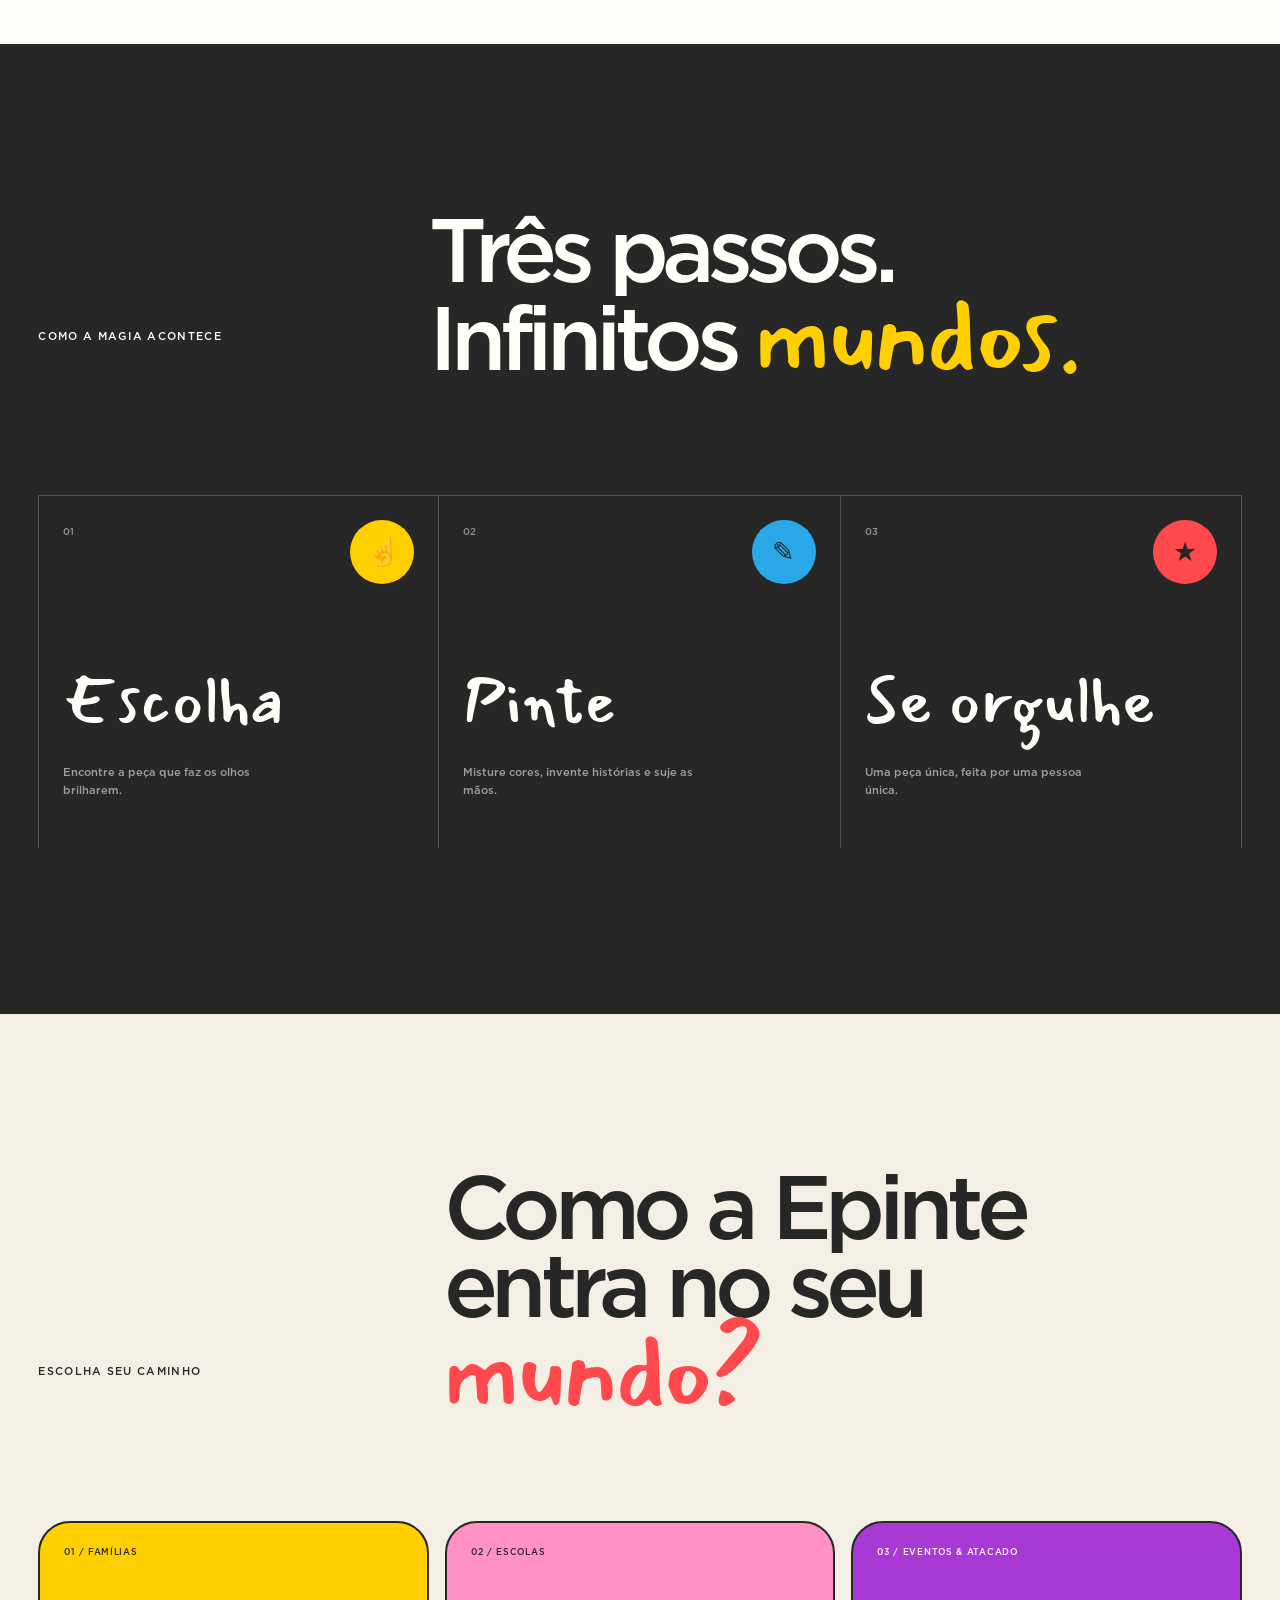
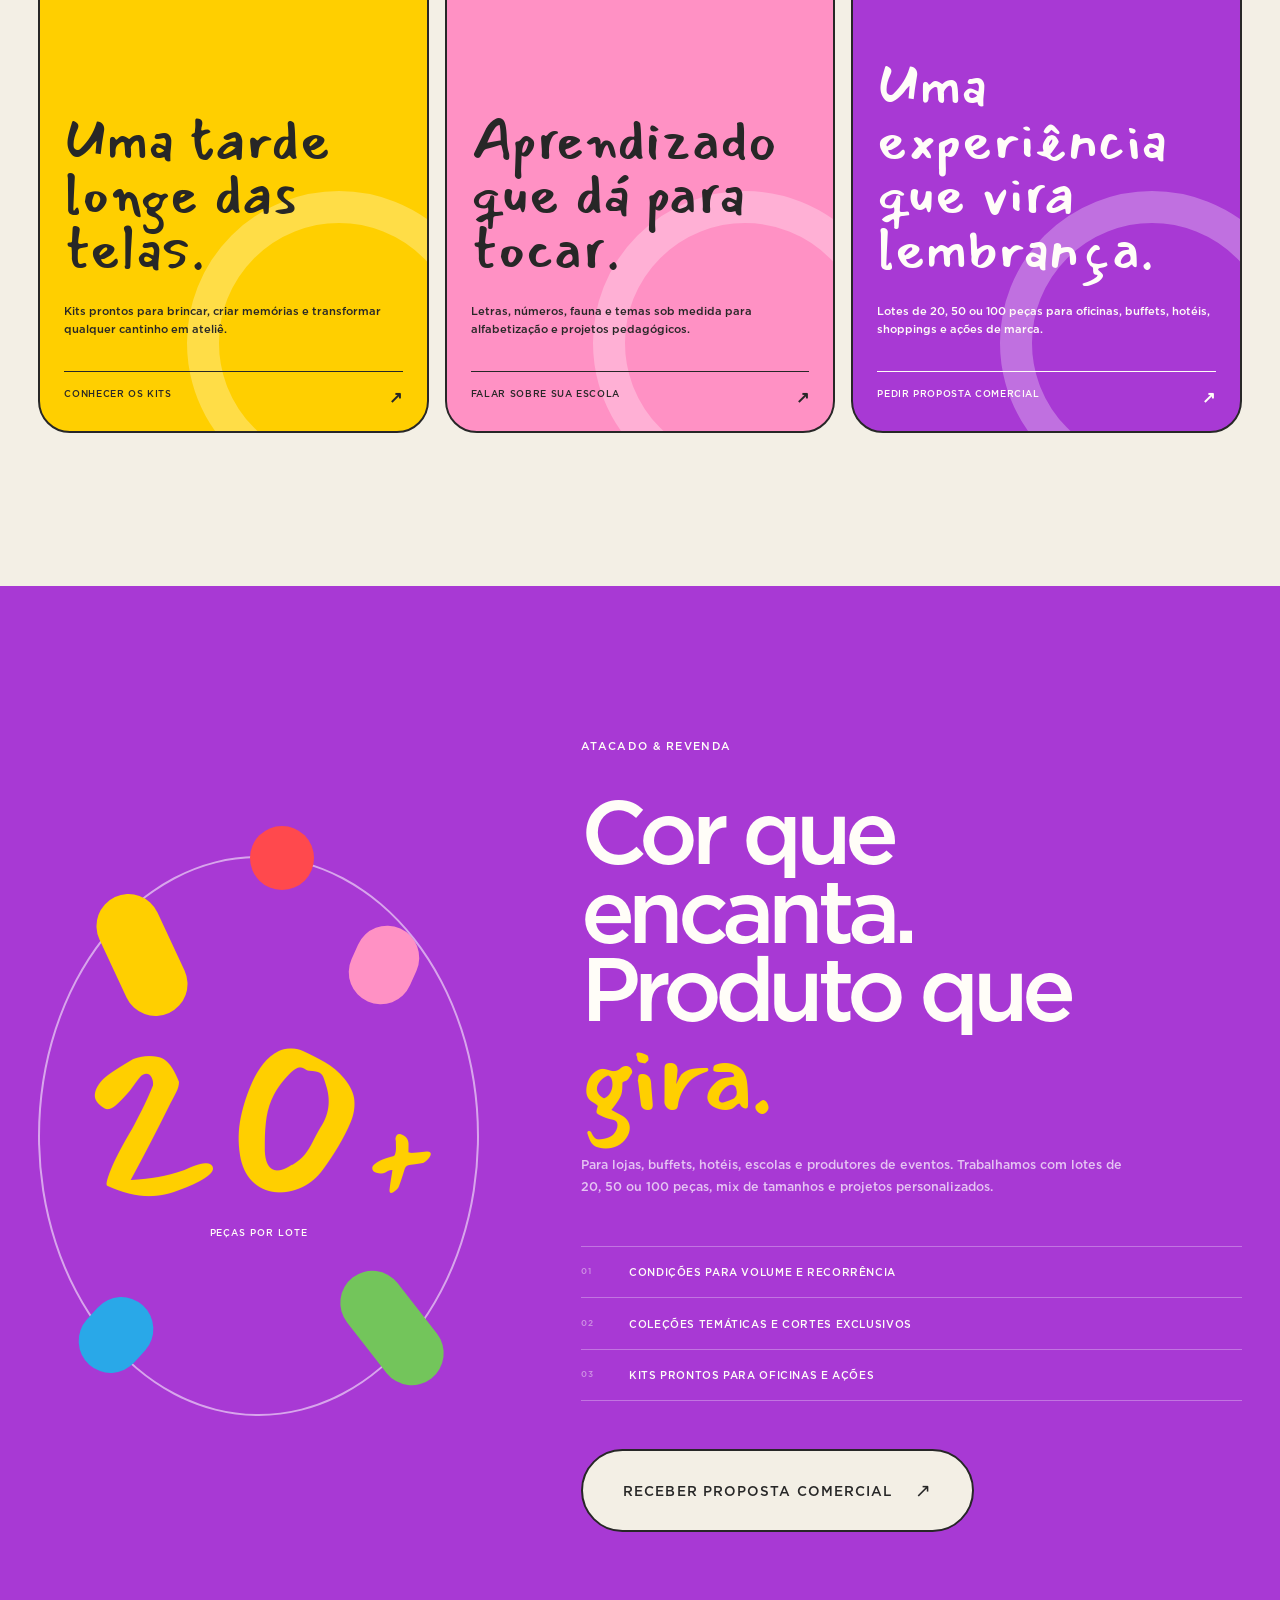
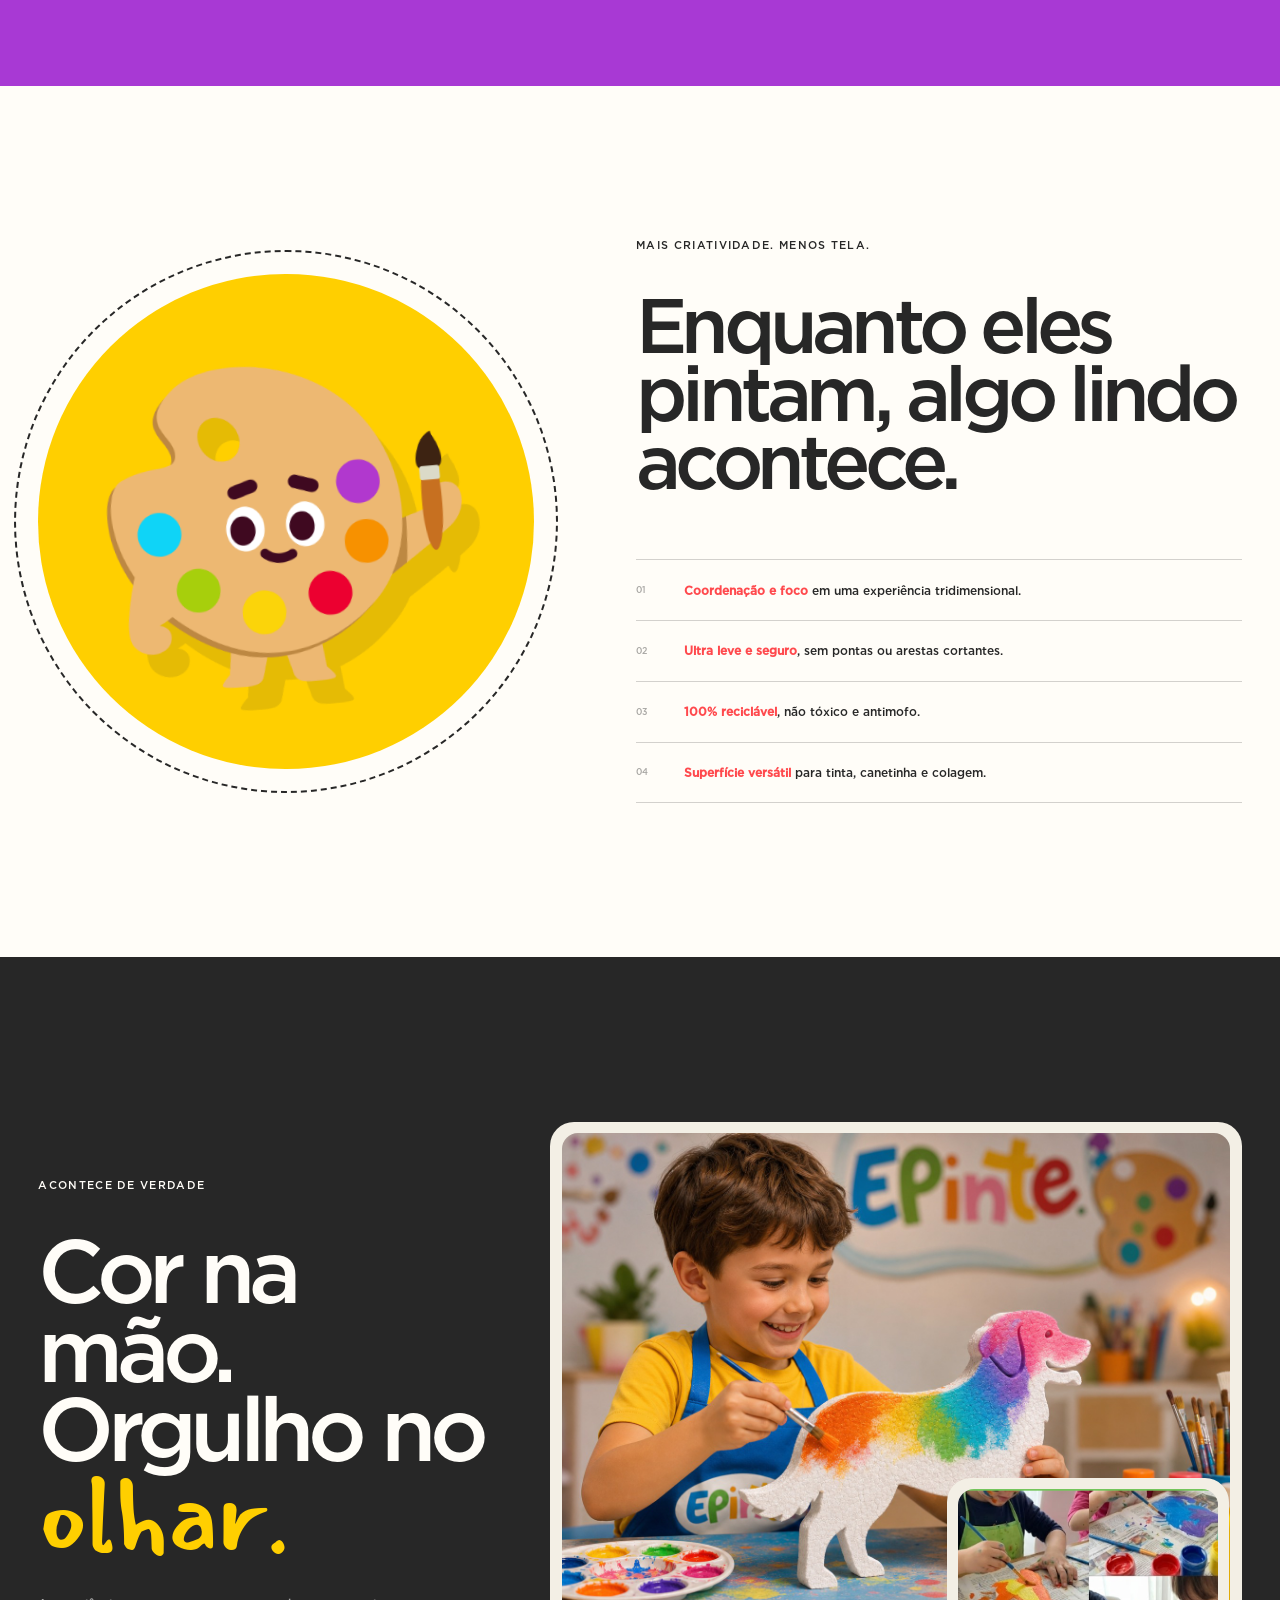
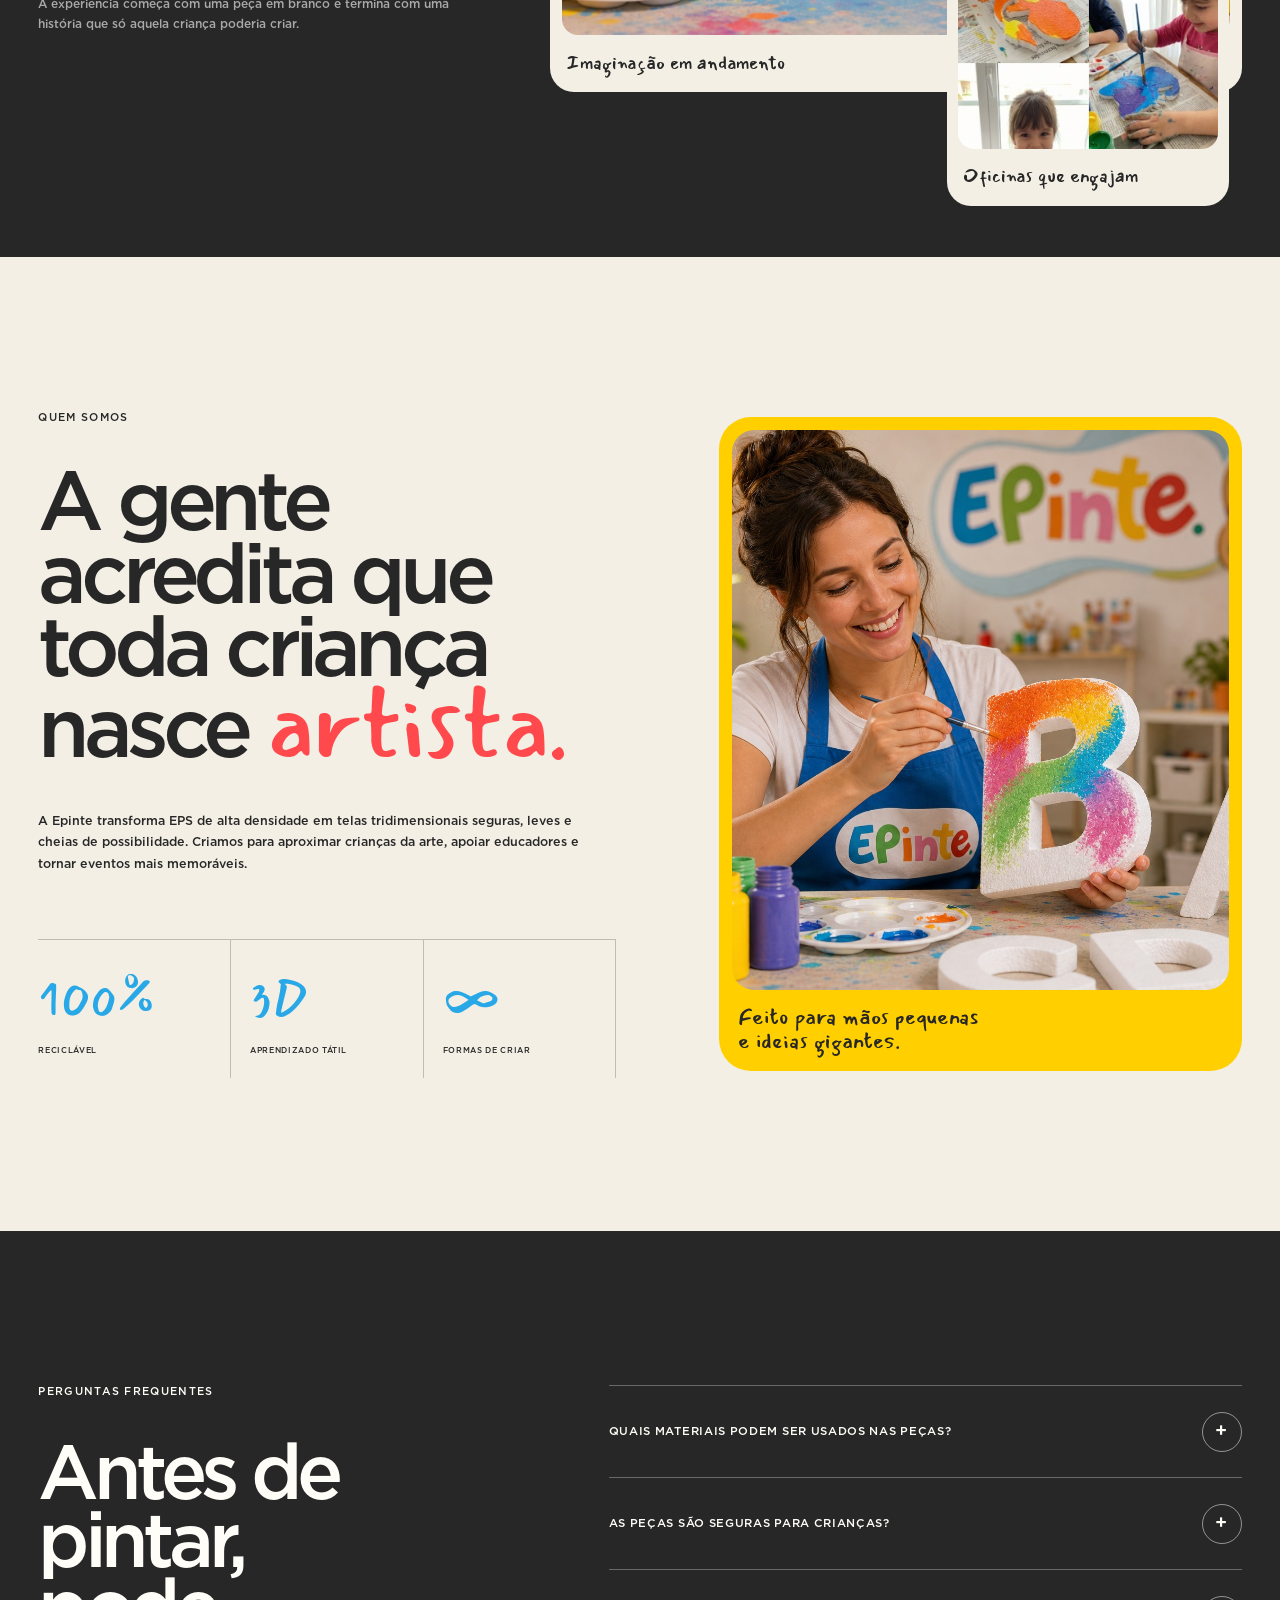
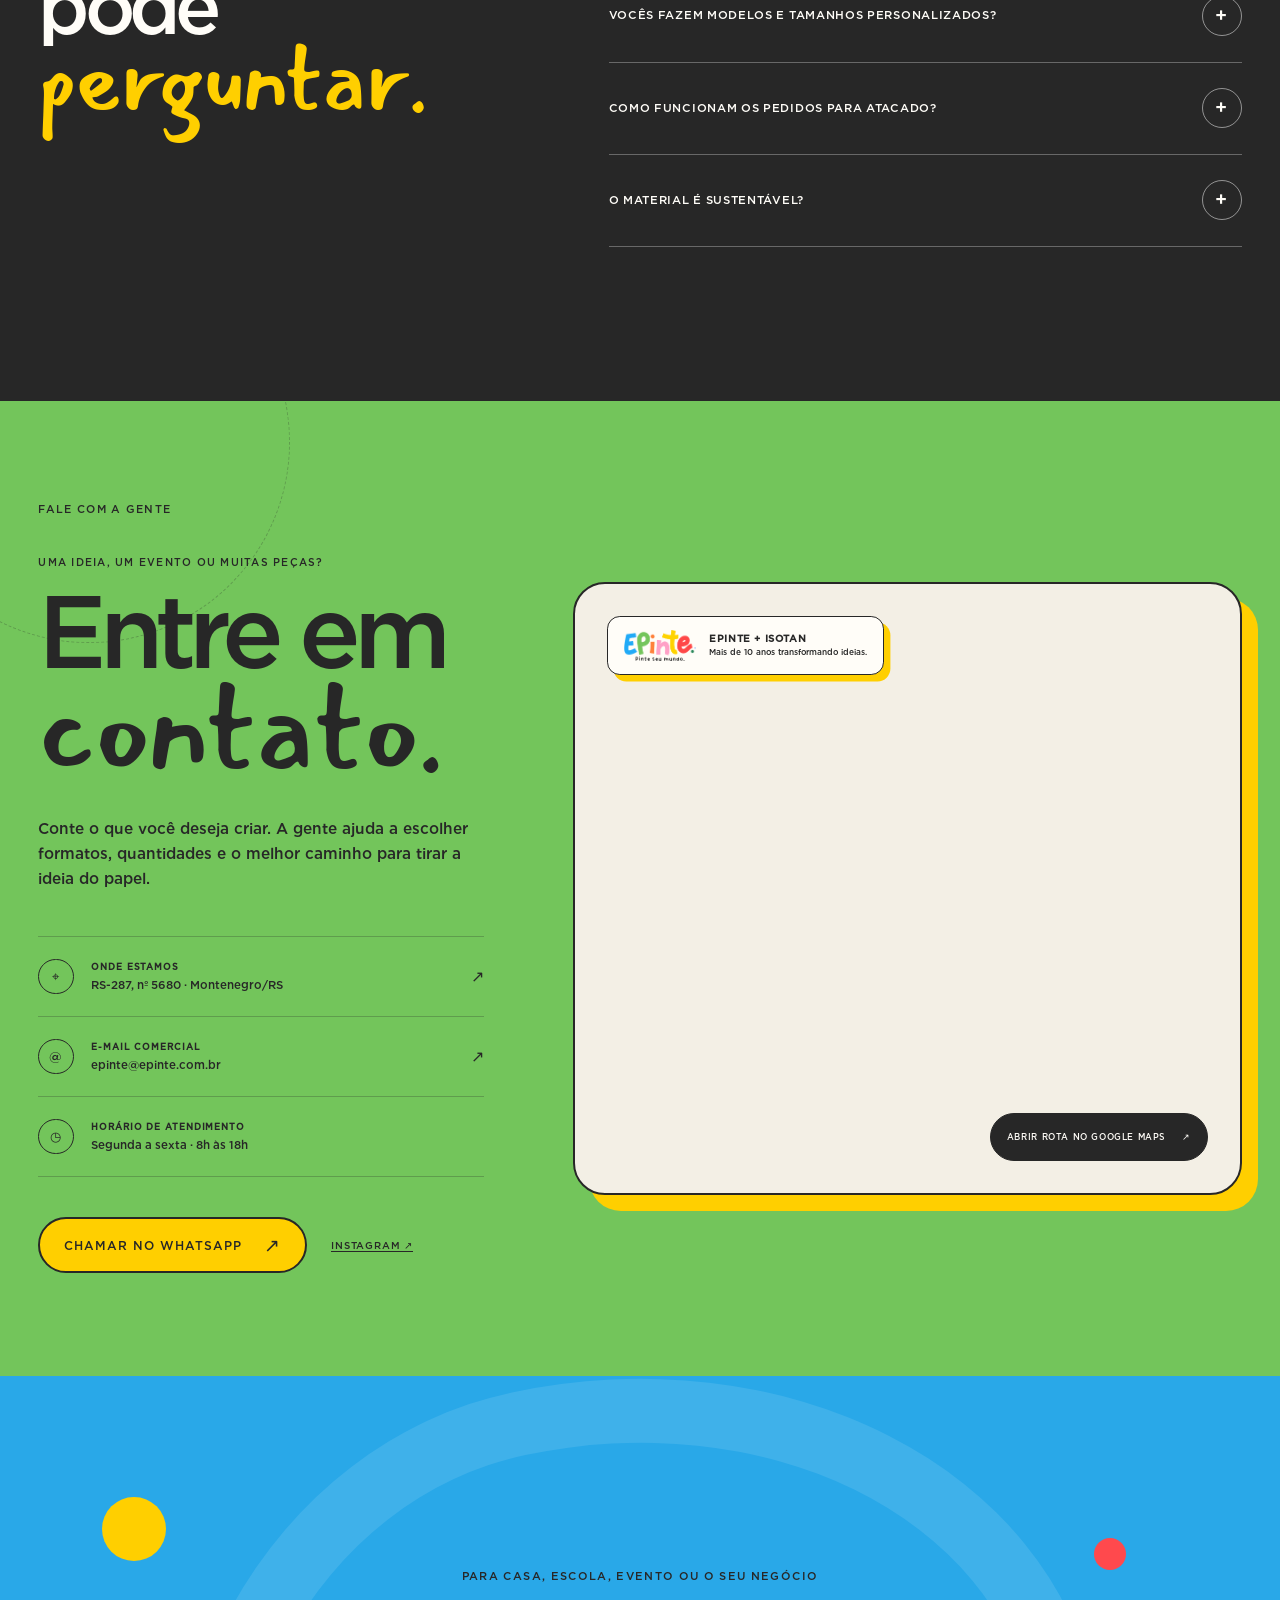
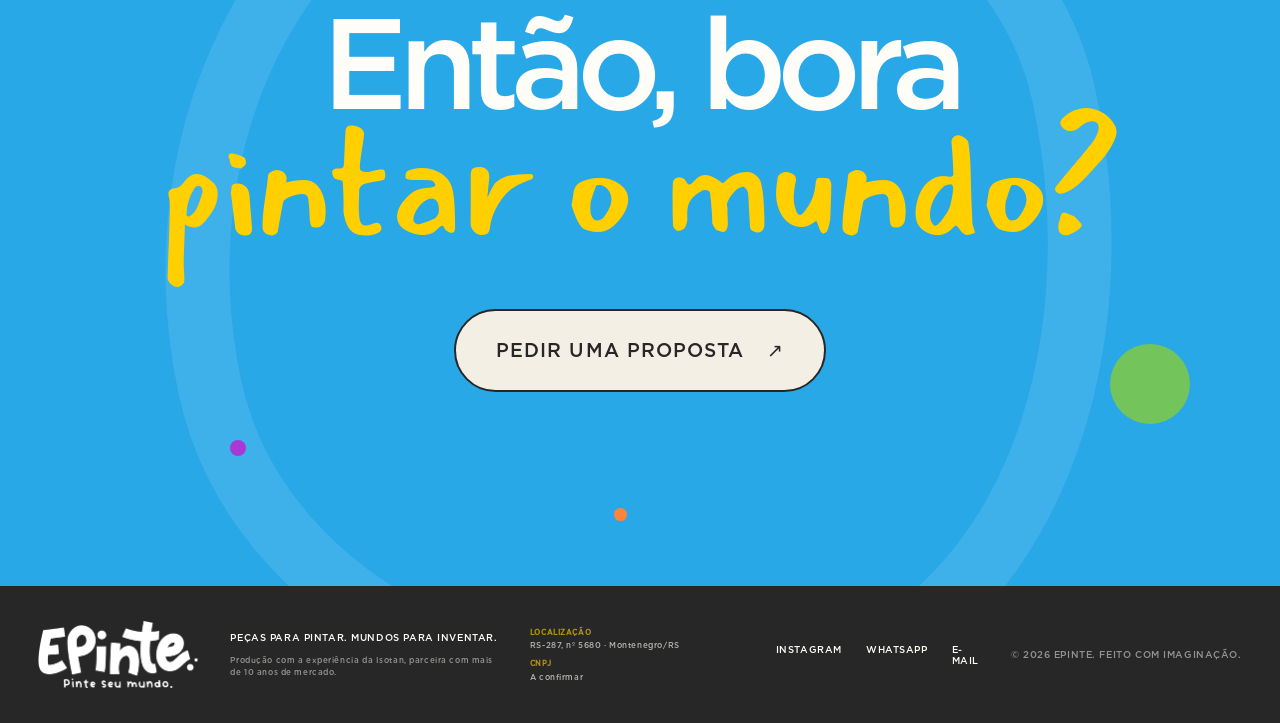
==== commit cdd371bc: "Permite criar colecoes pelo painel" ====
--- a/index.html
+++ b/index.html
@@ -164,26 +164,7 @@
         <p data-reveal data-content="collectionsIntro">Organizamos as peças por interesses para você encontrar mais rápido o tema perfeito para cada criança, aula ou oficina.</p>
       </div>
 
-      <div class="piece-grid">
-        <article class="piece-card piece-card--blue" data-reveal data-collection-card="animais" role="button" tabindex="0" aria-label="Abrir coleção de animais">
-          <div class="piece-card__meta"><span>01</span><b data-collection-name>Coleção de animais</b><i data-collection-count>04 modelos</i></div>
-          <div class="collection-preview" data-collection-preview aria-hidden="true"></div>
-          <p class="piece-card__description" data-collection-description></p>
-          <span class="collection-trigger">Ver coleção <span>↗</span></span>
-        </article>
-        <article class="piece-card piece-card--yellow" data-reveal data-collection-card="pedagogico" role="button" tabindex="0" aria-label="Abrir coleção de letras e números">
-          <div class="piece-card__meta"><span>02</span><b data-collection-name>Coleção de letras e números</b><i data-collection-count>03 kits</i></div>
-          <div class="collection-preview" data-collection-preview aria-hidden="true"></div>
-          <p class="piece-card__description" data-collection-description></p>
-          <span class="collection-trigger">Ver coleção <span>↗</span></span>
-        </article>
-        <article class="piece-card piece-card--pink" data-reveal data-collection-card="aventura" role="button" tabindex="0" aria-label="Abrir coleção imaginação e aventura">
-          <div class="piece-card__meta"><span>03</span><b data-collection-name>Coleção imaginação e aventura</b><i data-collection-count>01 modelo</i></div>
-          <div class="collection-preview" data-collection-preview aria-hidden="true"></div>
-          <p class="piece-card__description" data-collection-description></p>
-          <span class="collection-trigger">Ver coleção <span>↗</span></span>
-        </article>
-      </div>
+      <div class="piece-grid" id="collectionGrid"></div>
     </section>
 
     <section class="buy-path" id="onde-comprar">
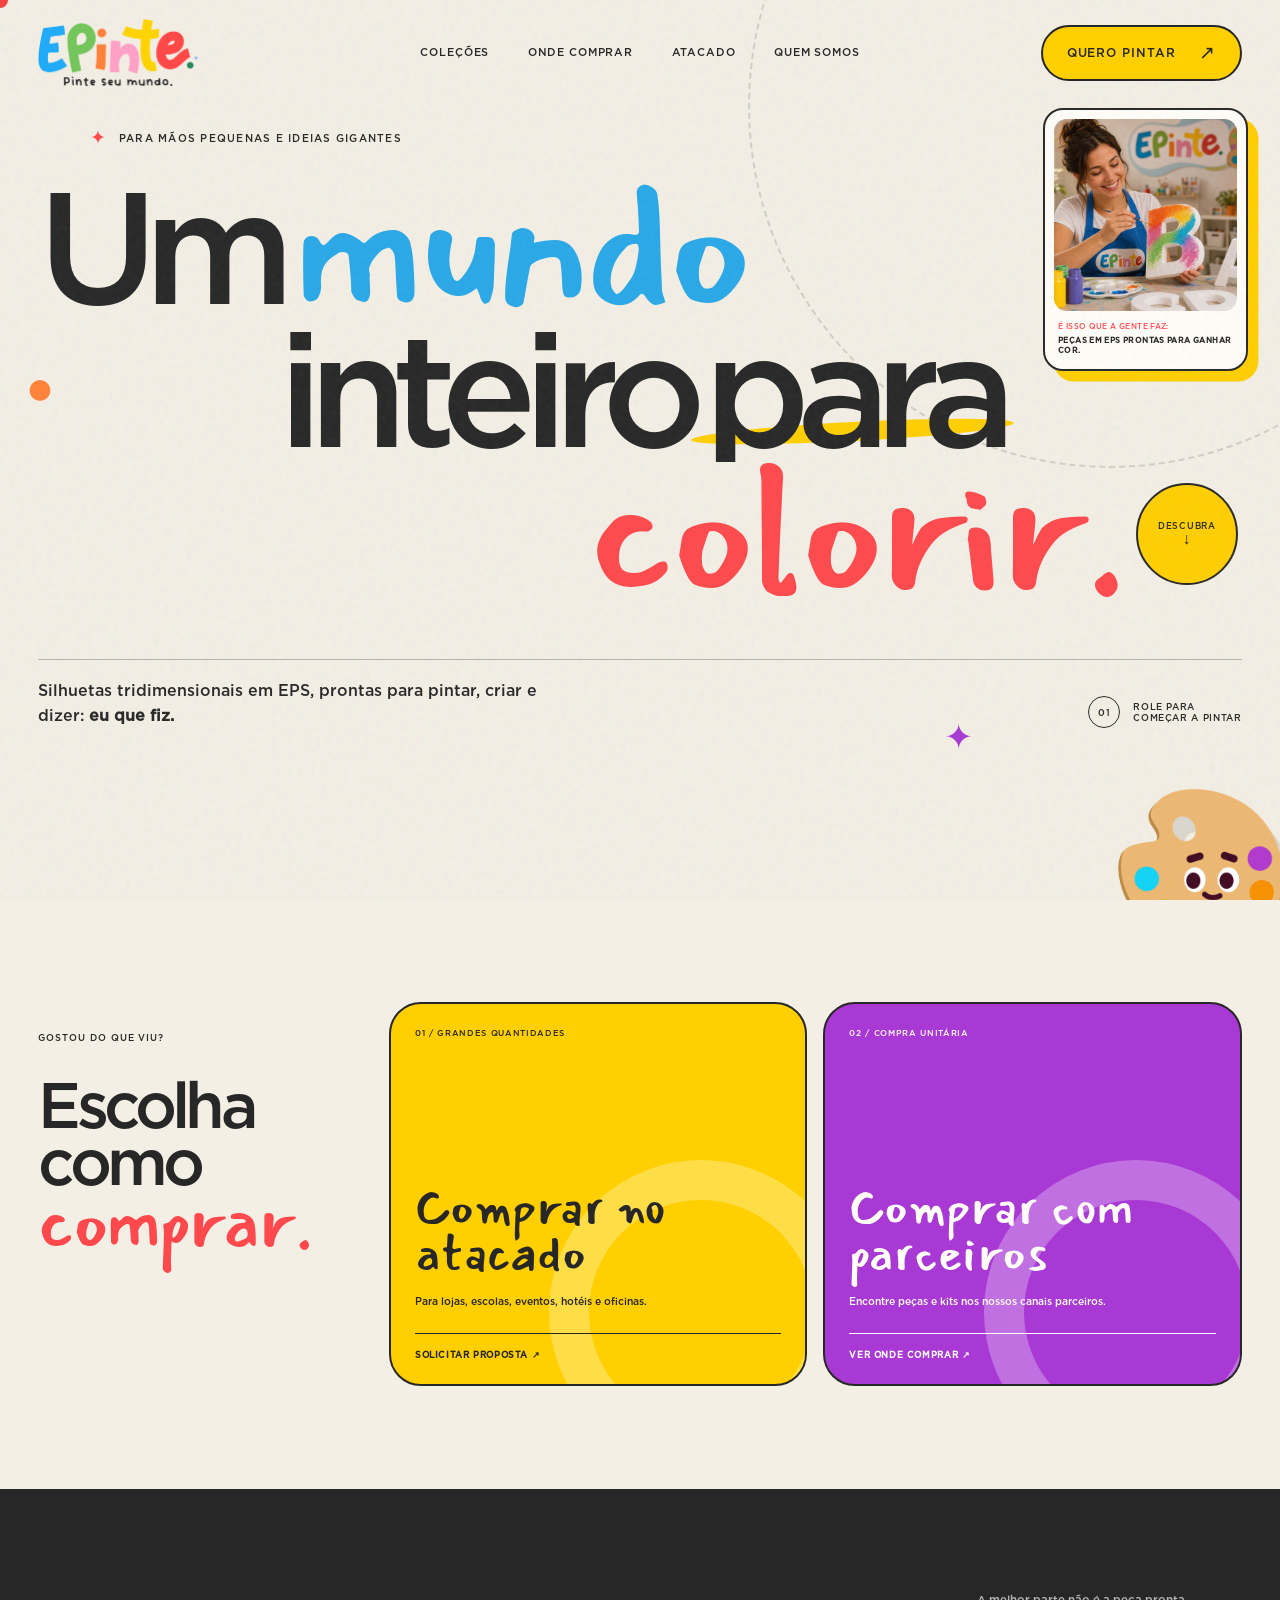
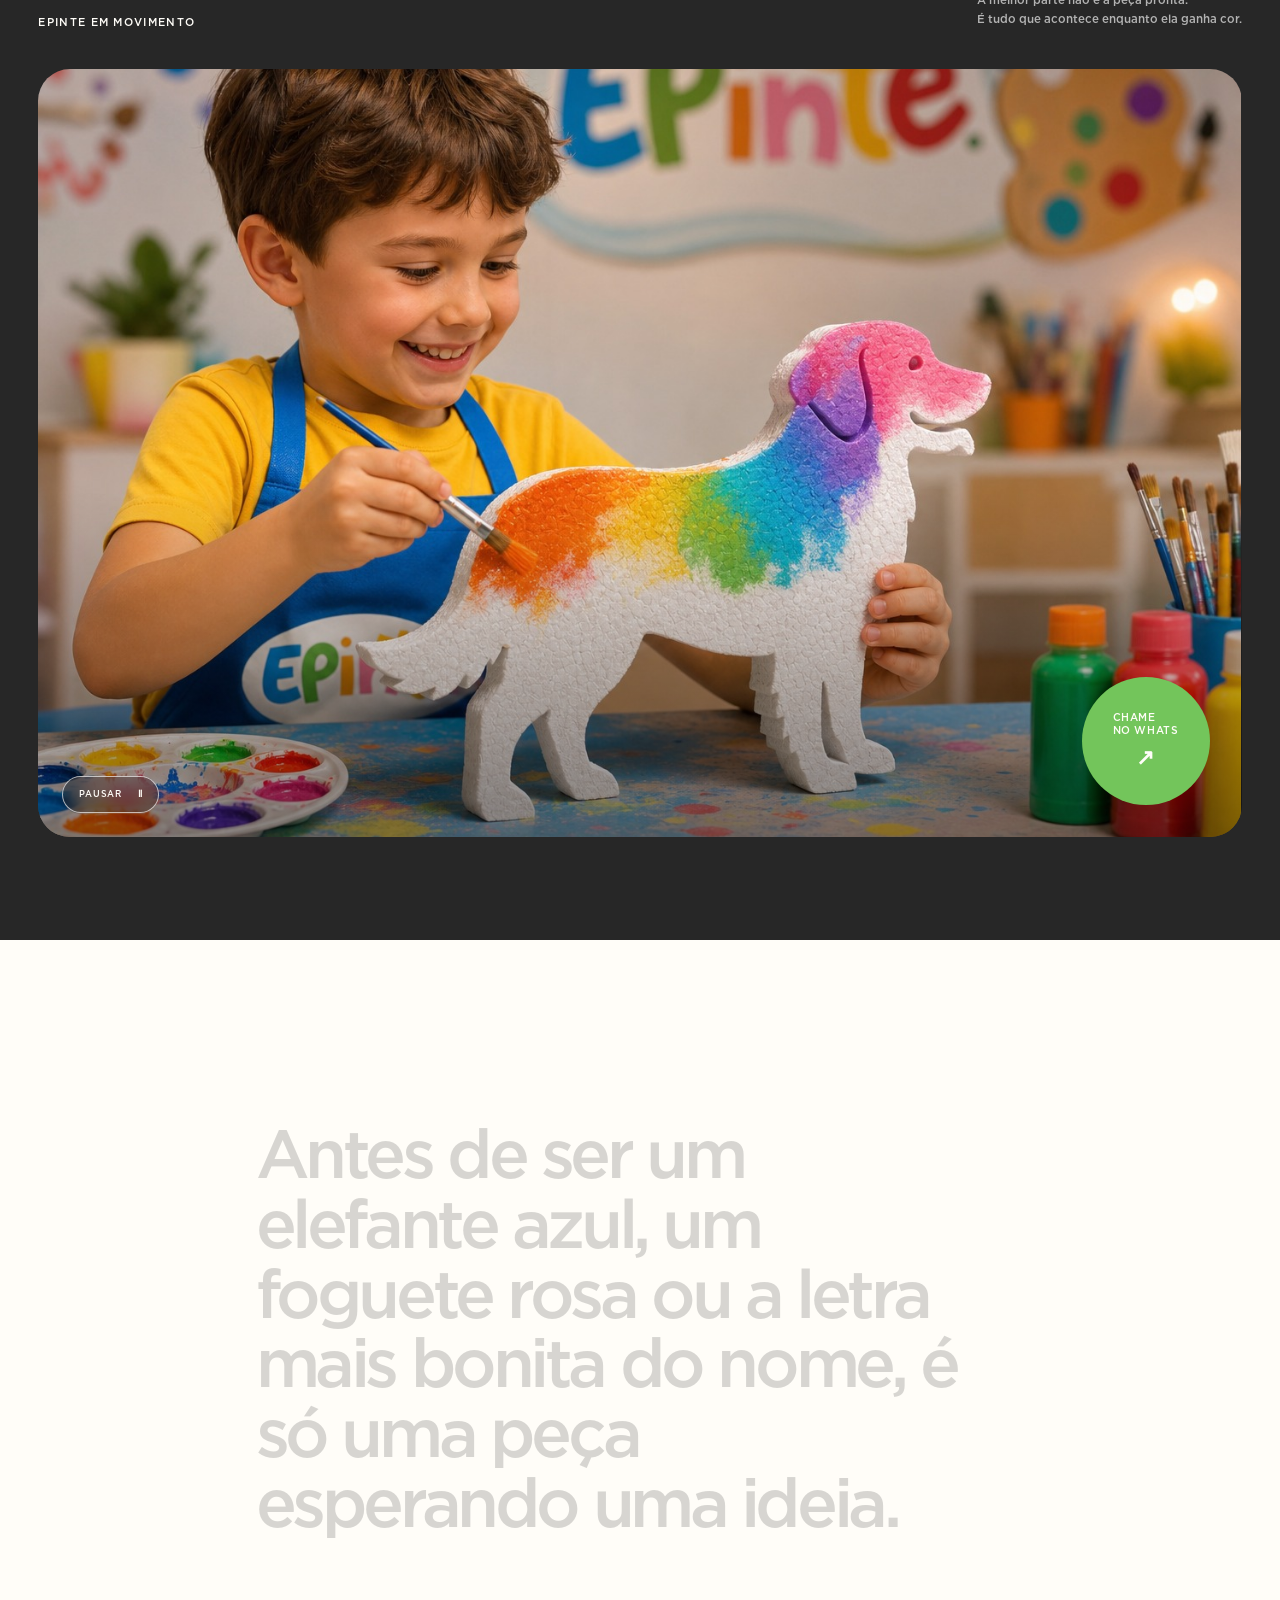
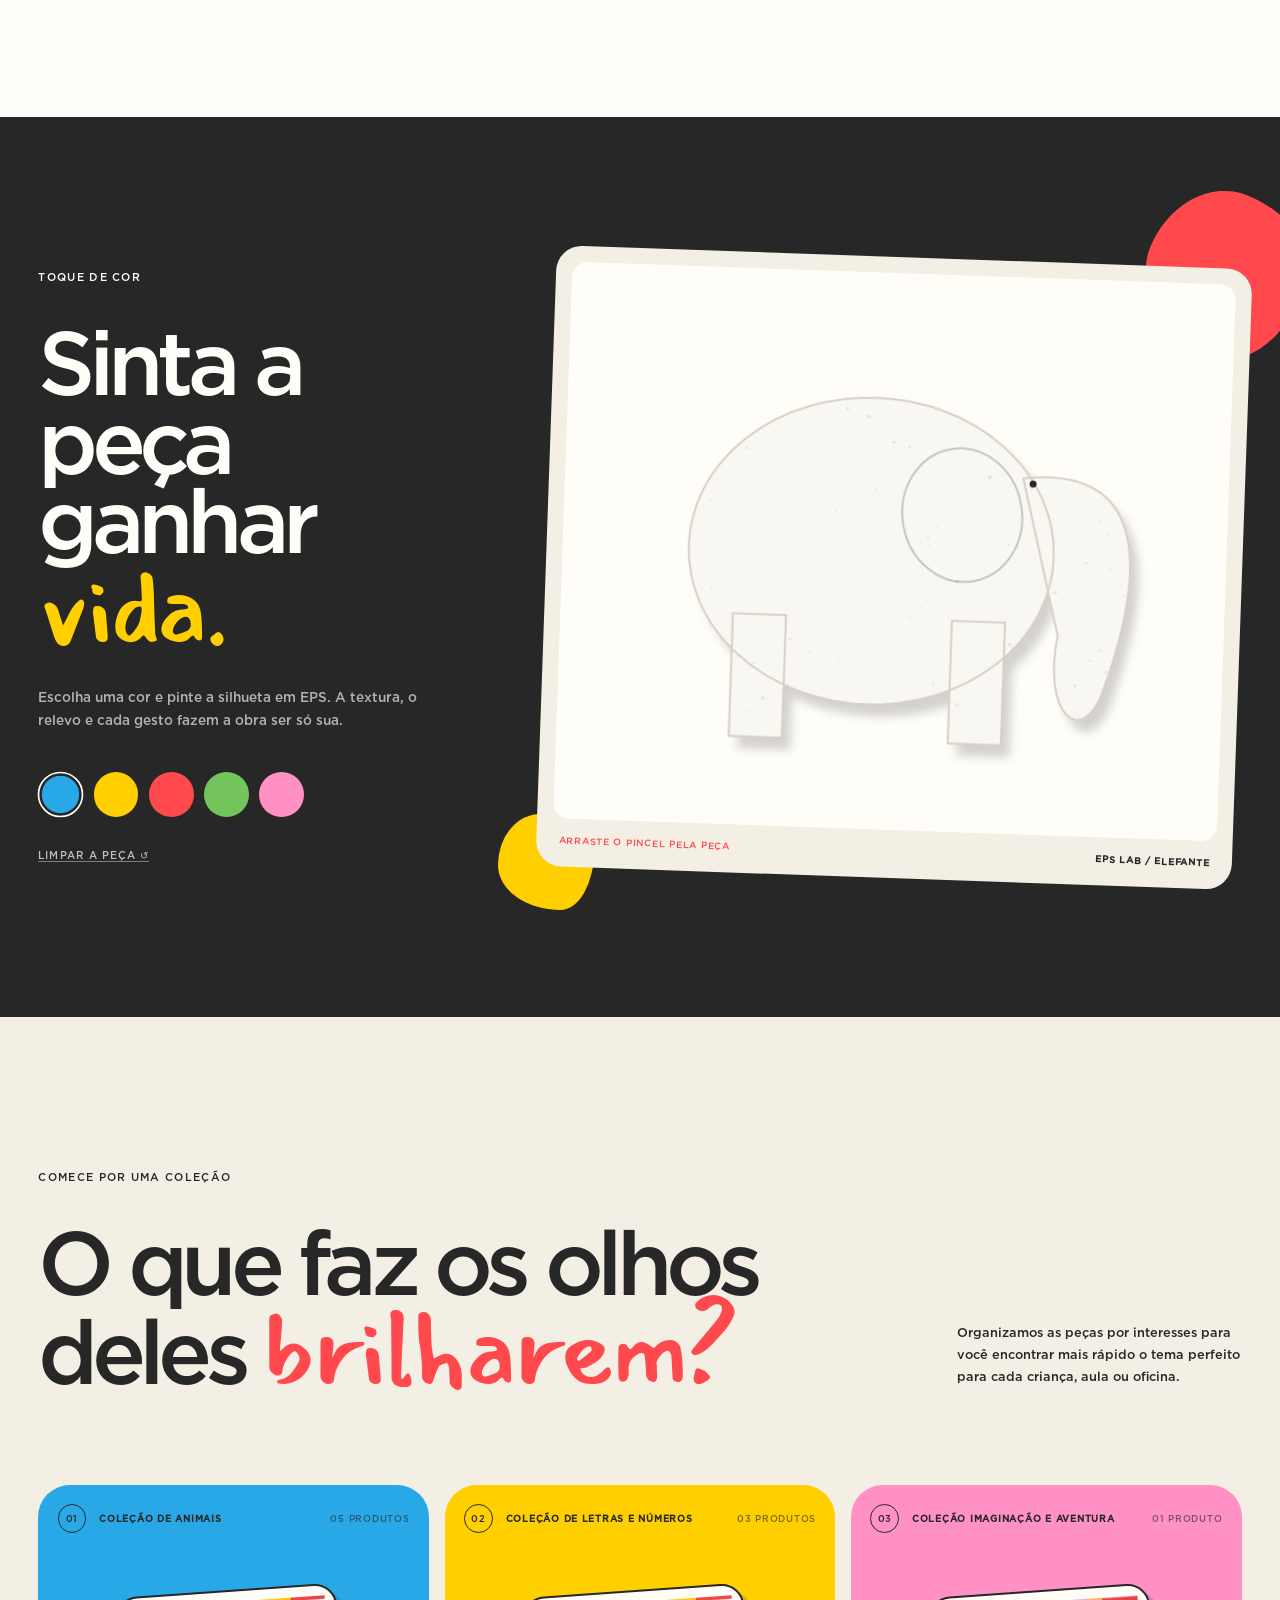
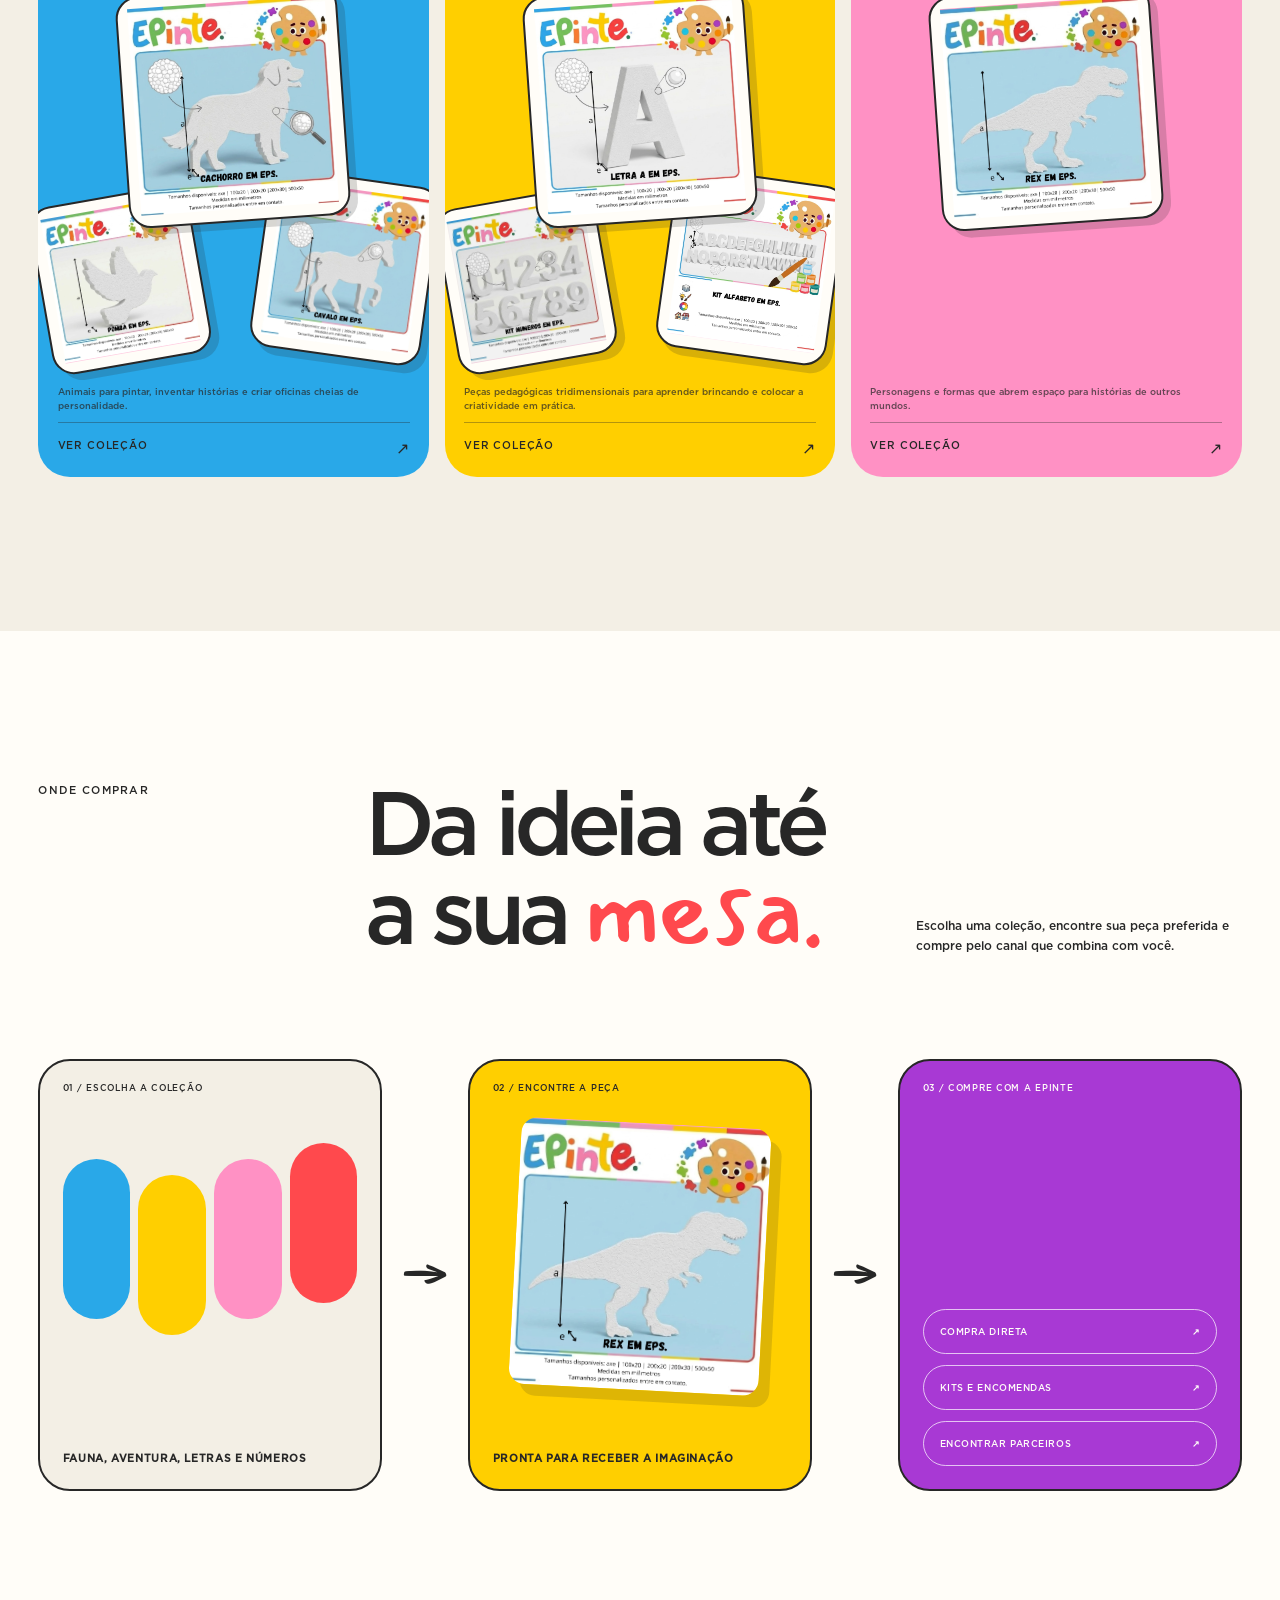
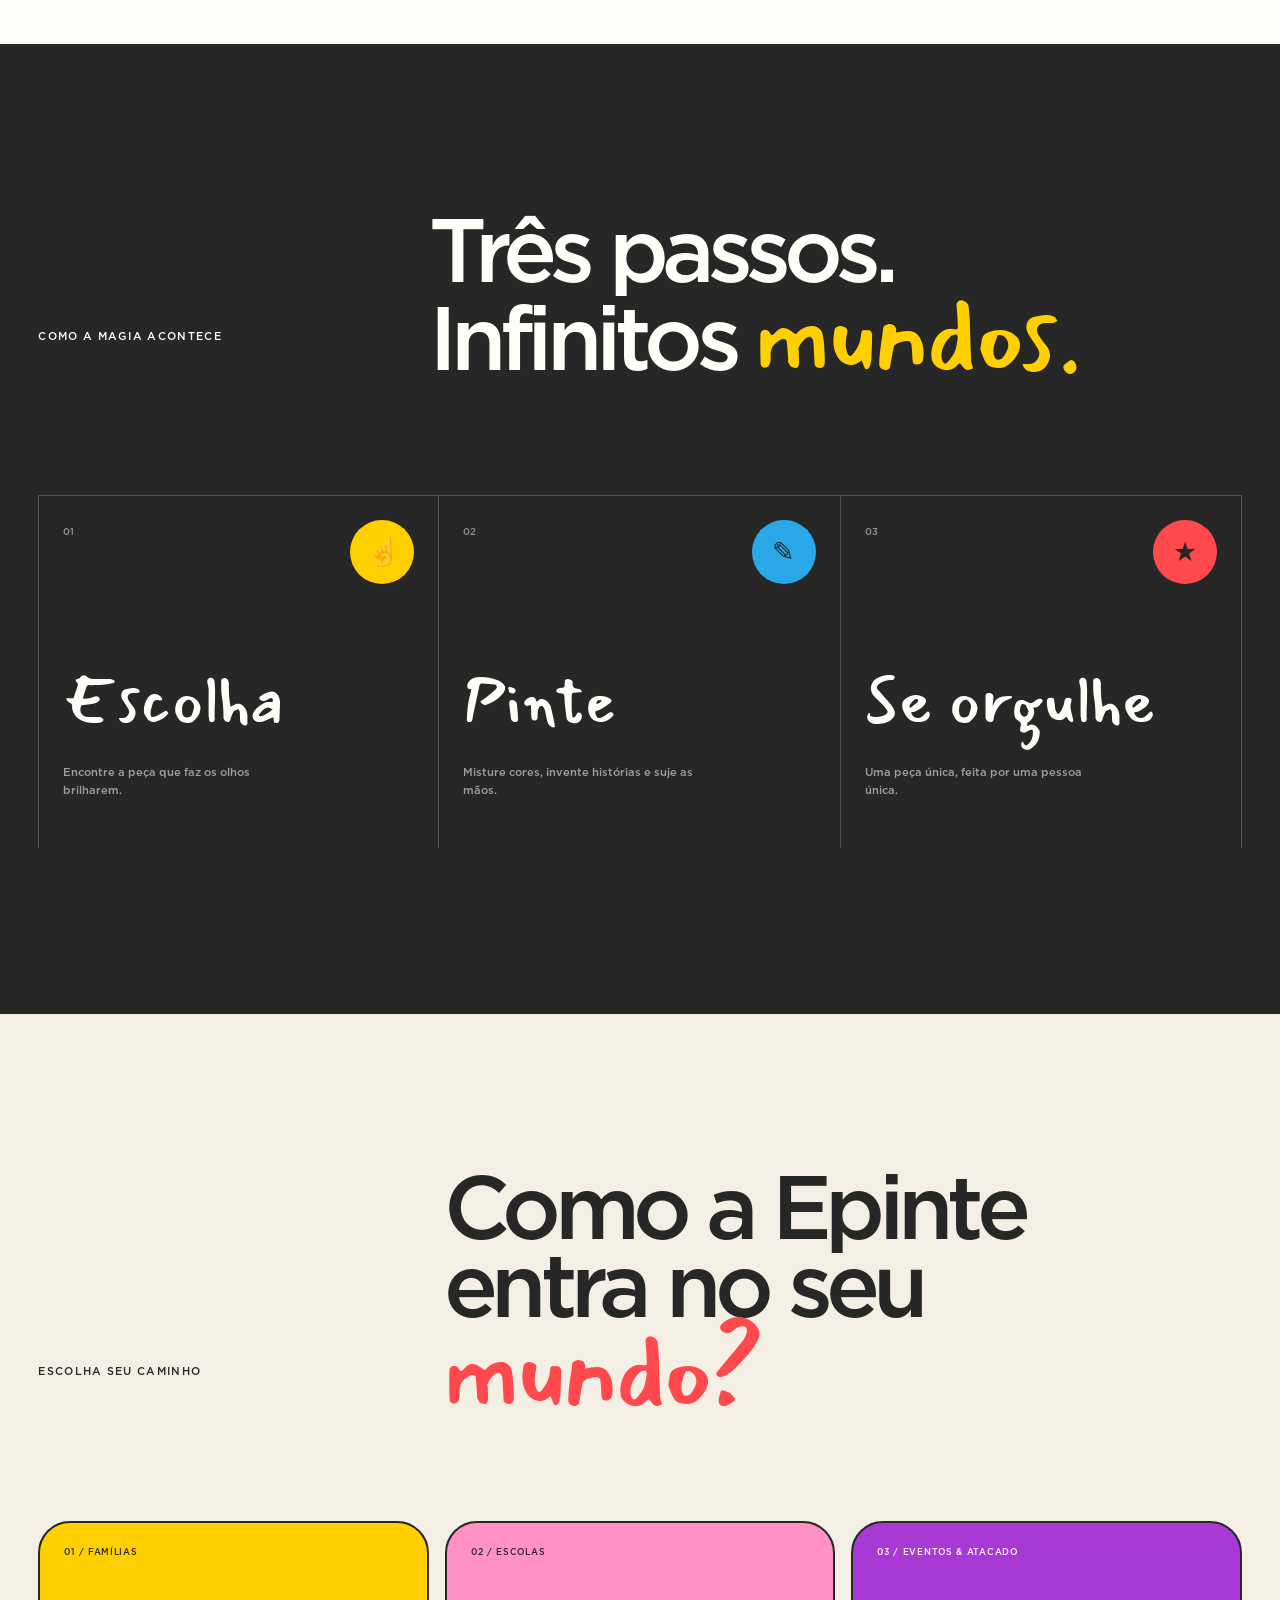
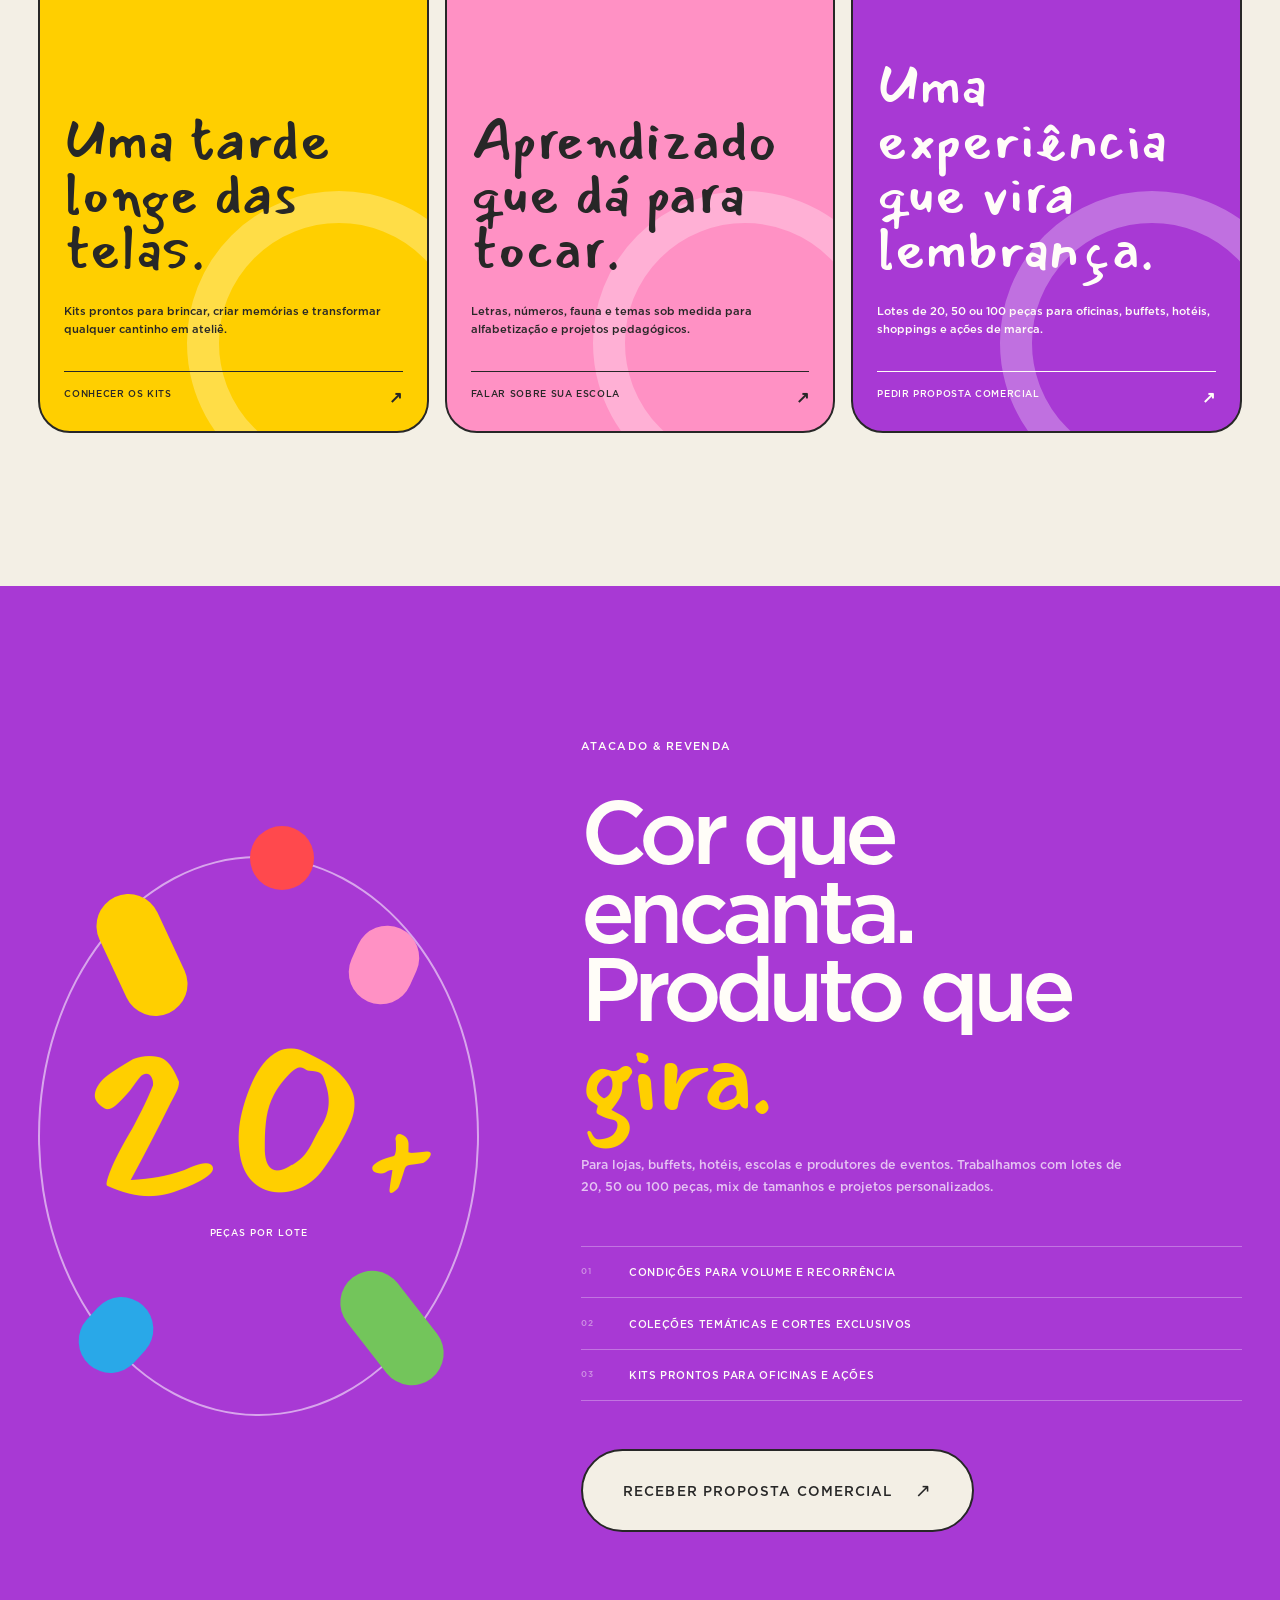
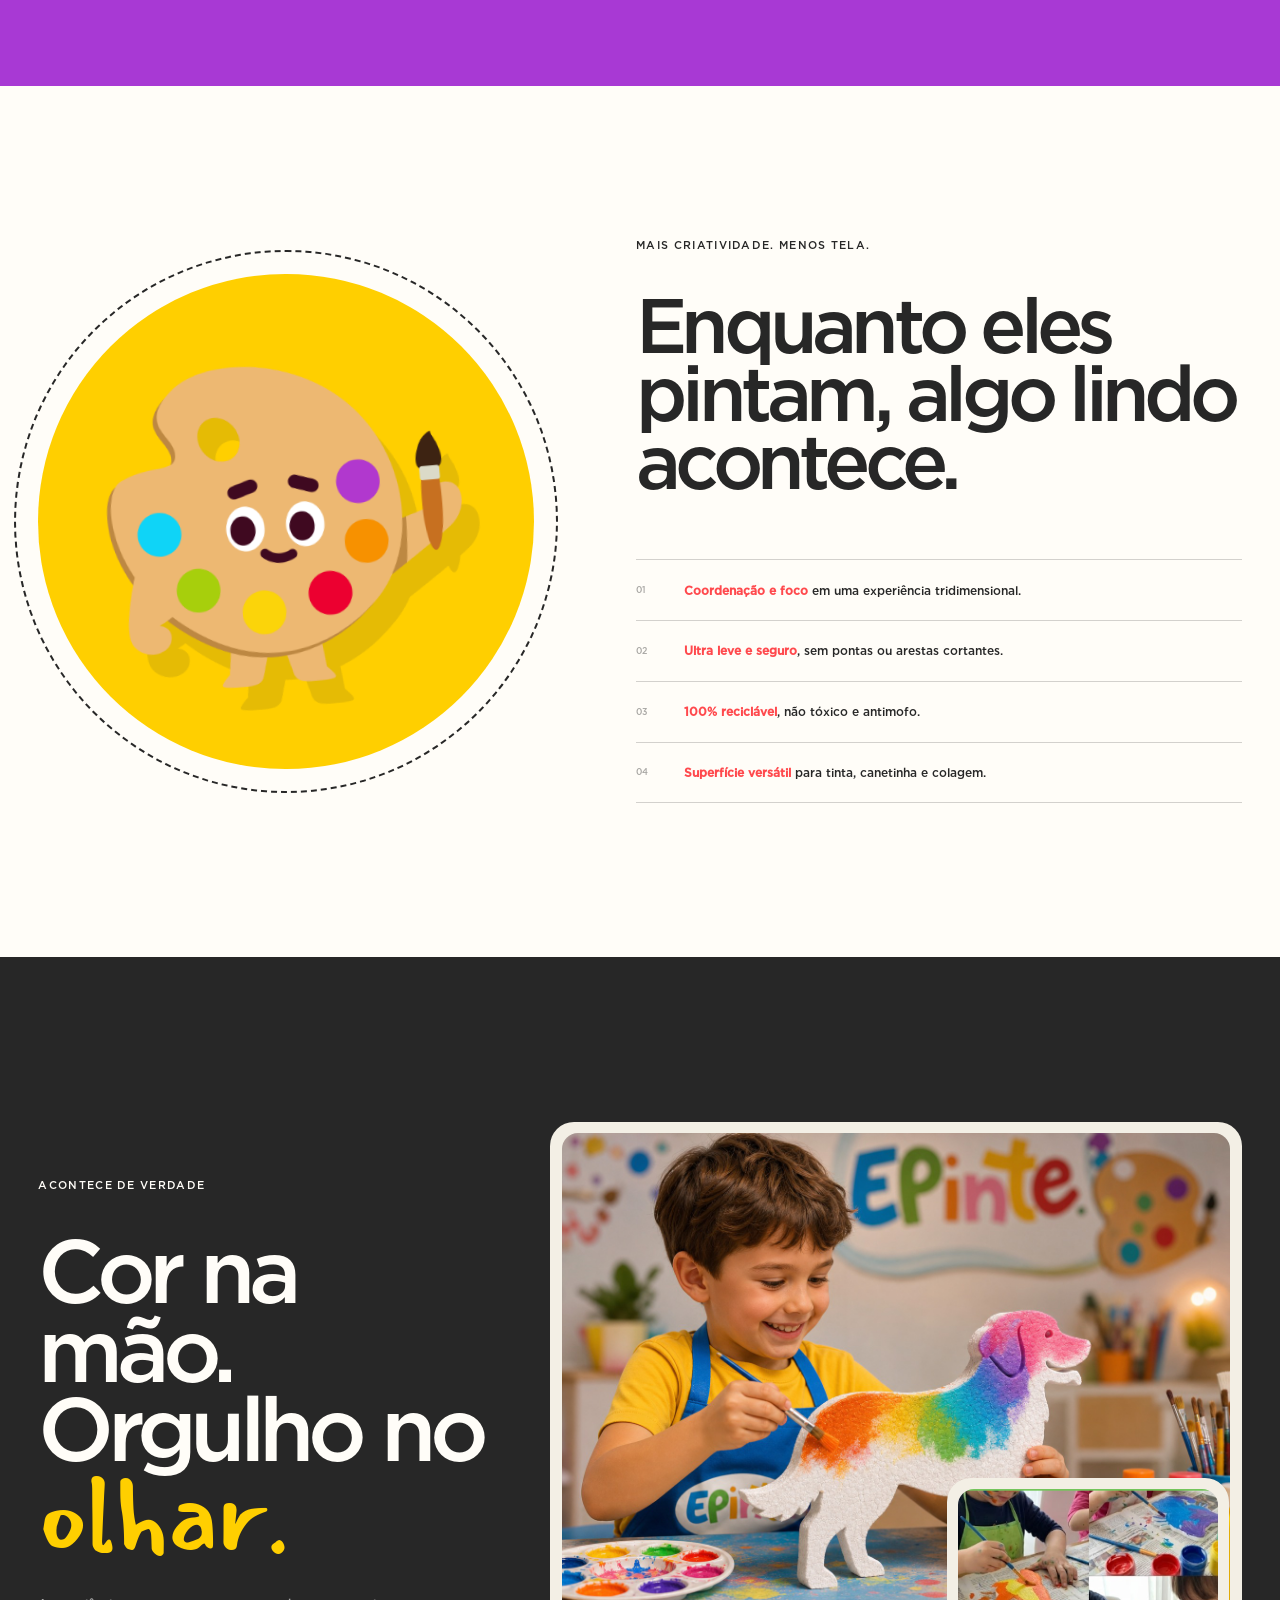
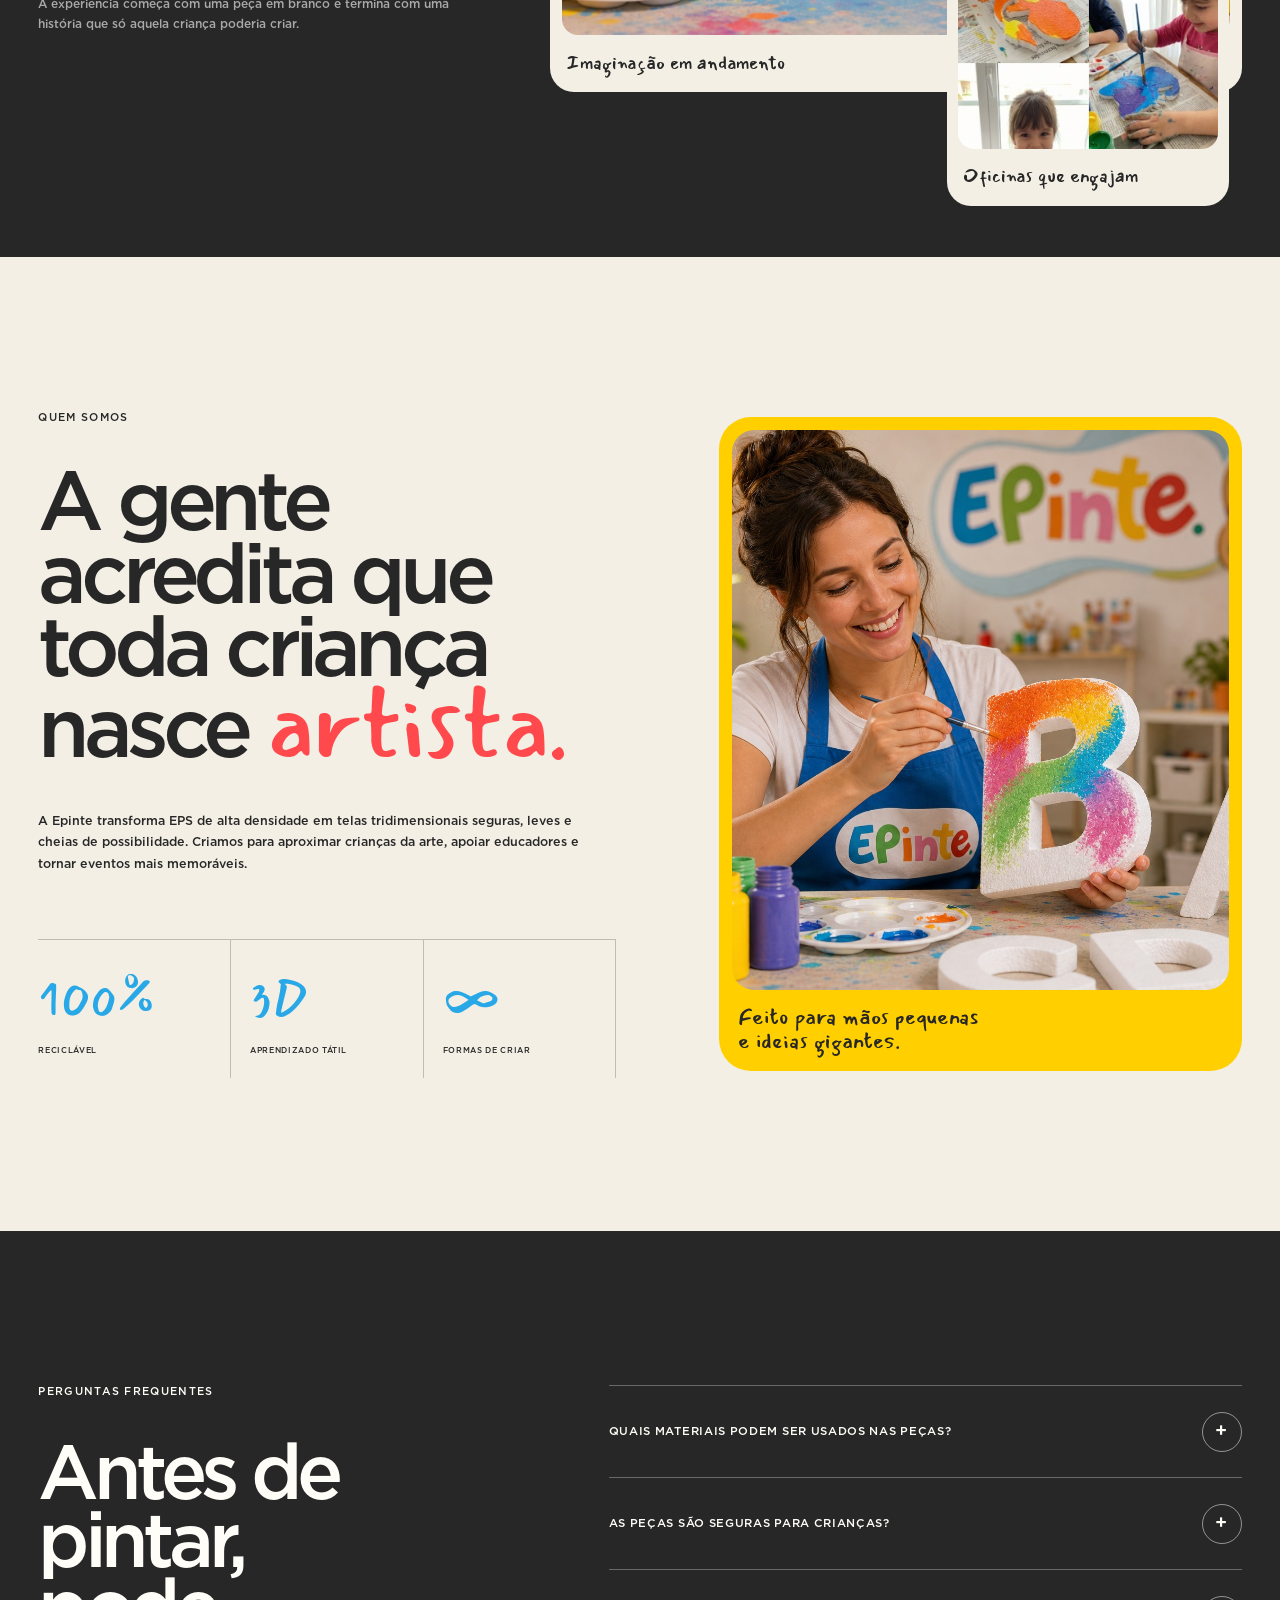
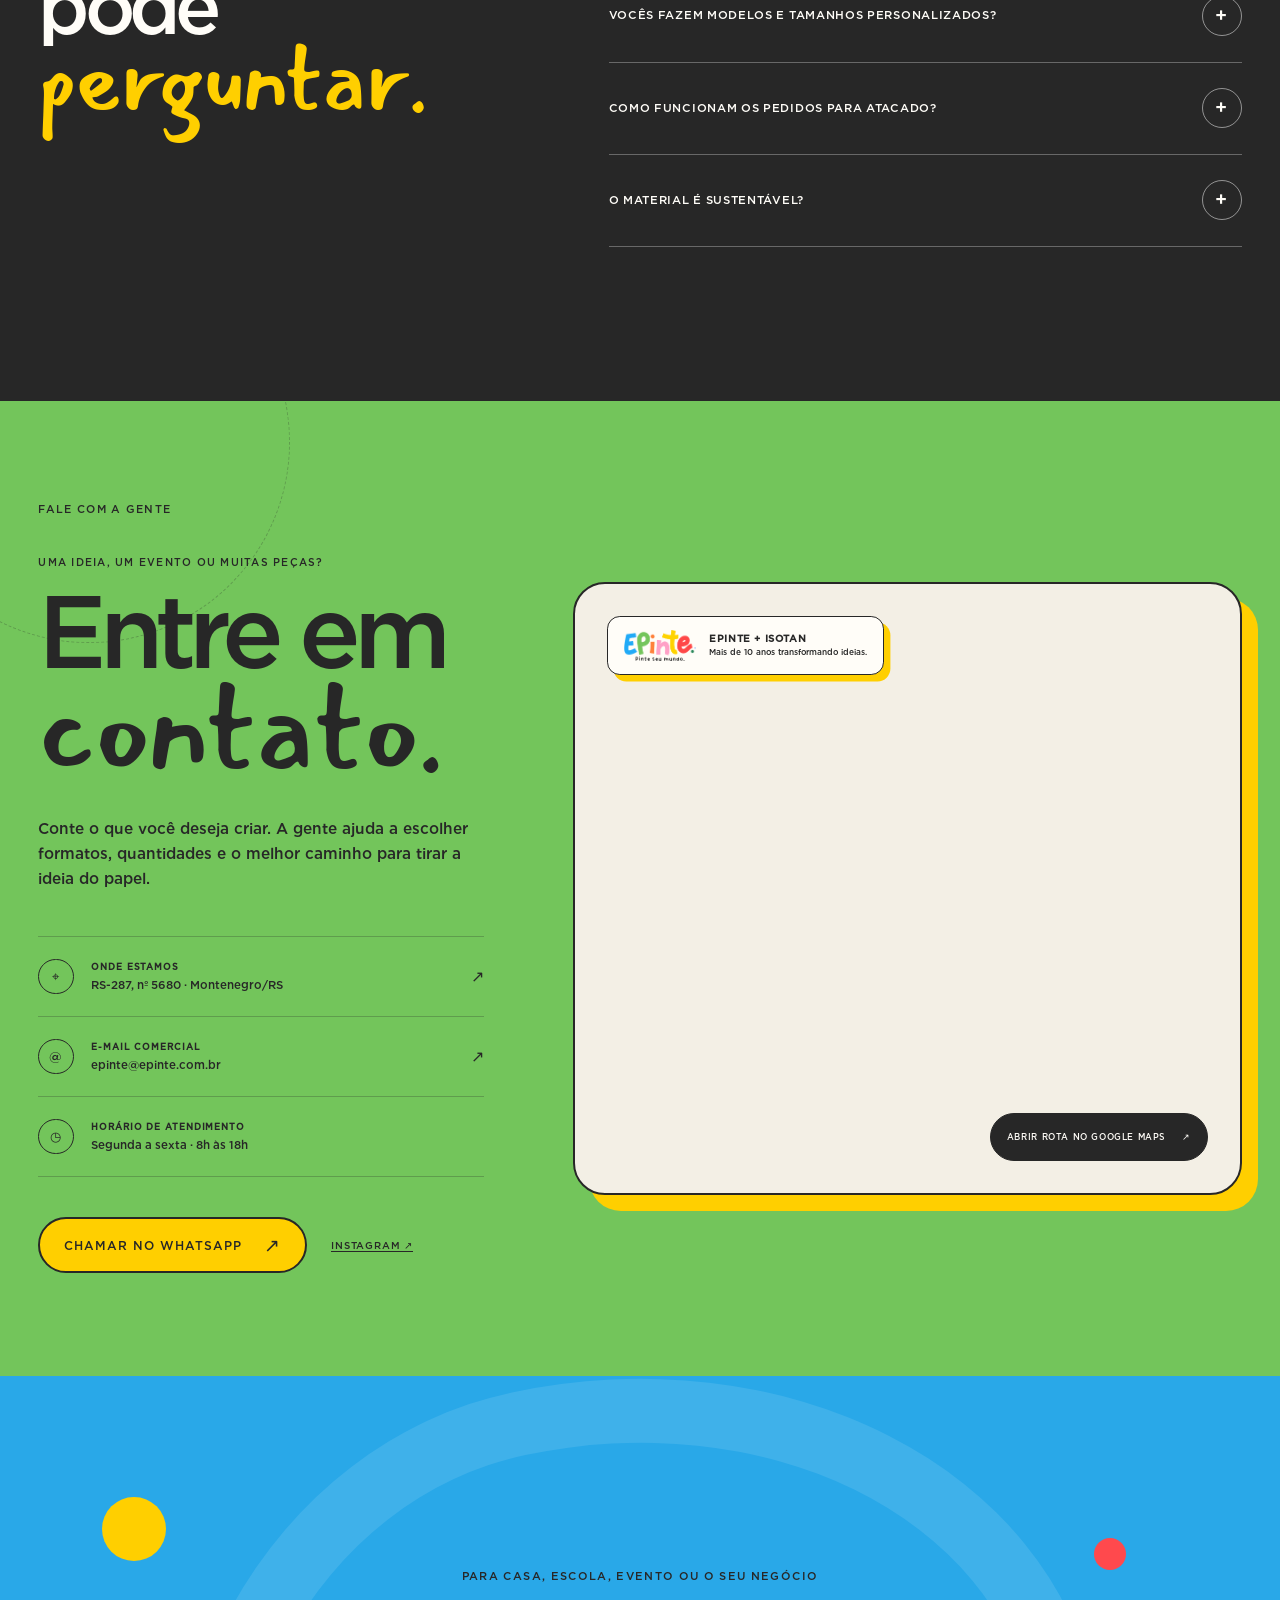
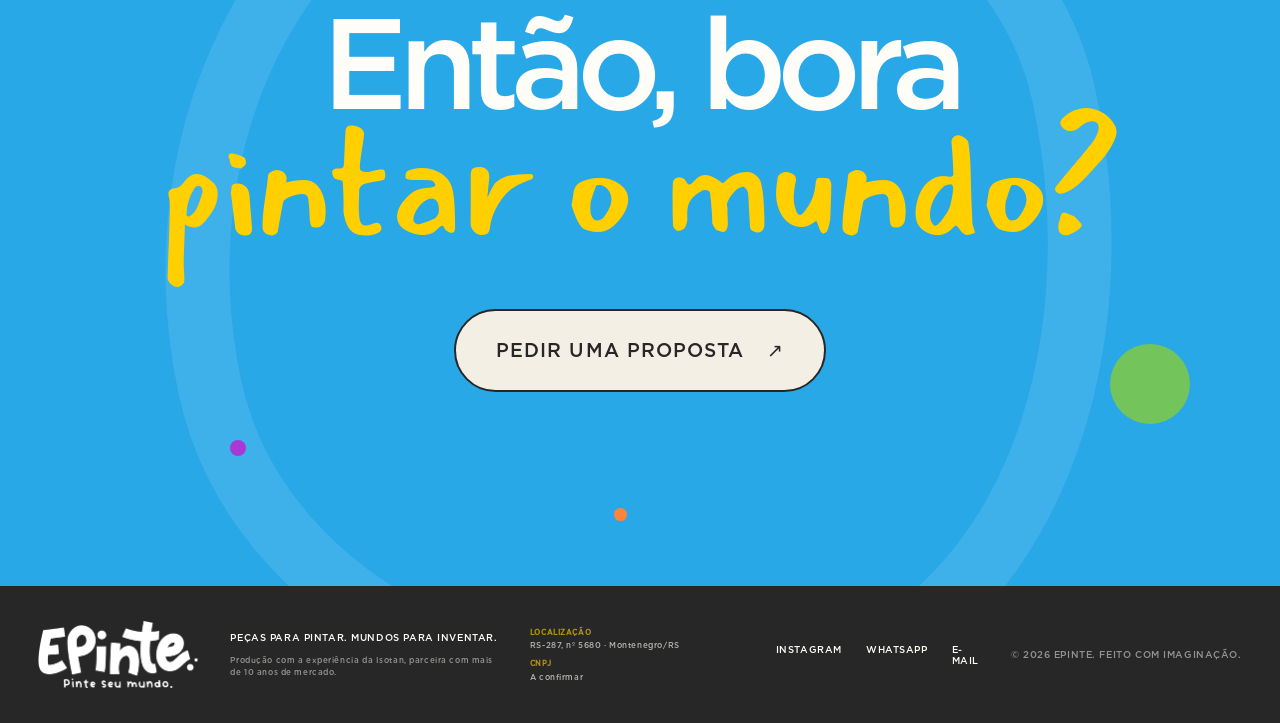
==== commit f7a67f4b: "Revert "Permite criar colecoes pelo painel" This reverts commit cdd371bc9f2d6eacc6c81dacc53667e8c1db" ====
--- a/index.html
+++ b/index.html
@@ -164,7 +164,26 @@
         <p data-reveal data-content="collectionsIntro">Organizamos as peças por interesses para você encontrar mais rápido o tema perfeito para cada criança, aula ou oficina.</p>
       </div>
 
-      <div class="piece-grid" id="collectionGrid"></div>
+      <div class="piece-grid">
+        <article class="piece-card piece-card--blue" data-reveal data-collection-card="animais" role="button" tabindex="0" aria-label="Abrir coleção de animais">
+          <div class="piece-card__meta"><span>01</span><b data-collection-name>Coleção de animais</b><i data-collection-count>04 modelos</i></div>
+          <div class="collection-preview" data-collection-preview aria-hidden="true"></div>
+          <p class="piece-card__description" data-collection-description></p>
+          <span class="collection-trigger">Ver coleção <span>↗</span></span>
+        </article>
+        <article class="piece-card piece-card--yellow" data-reveal data-collection-card="pedagogico" role="button" tabindex="0" aria-label="Abrir coleção de letras e números">
+          <div class="piece-card__meta"><span>02</span><b data-collection-name>Coleção de letras e números</b><i data-collection-count>03 kits</i></div>
+          <div class="collection-preview" data-collection-preview aria-hidden="true"></div>
+          <p class="piece-card__description" data-collection-description></p>
+          <span class="collection-trigger">Ver coleção <span>↗</span></span>
+        </article>
+        <article class="piece-card piece-card--pink" data-reveal data-collection-card="aventura" role="button" tabindex="0" aria-label="Abrir coleção imaginação e aventura">
+          <div class="piece-card__meta"><span>03</span><b data-collection-name>Coleção imaginação e aventura</b><i data-collection-count>01 modelo</i></div>
+          <div class="collection-preview" data-collection-preview aria-hidden="true"></div>
+          <p class="piece-card__description" data-collection-description></p>
+          <span class="collection-trigger">Ver coleção <span>↗</span></span>
+        </article>
+      </div>
     </section>
 
     <section class="buy-path" id="onde-comprar">
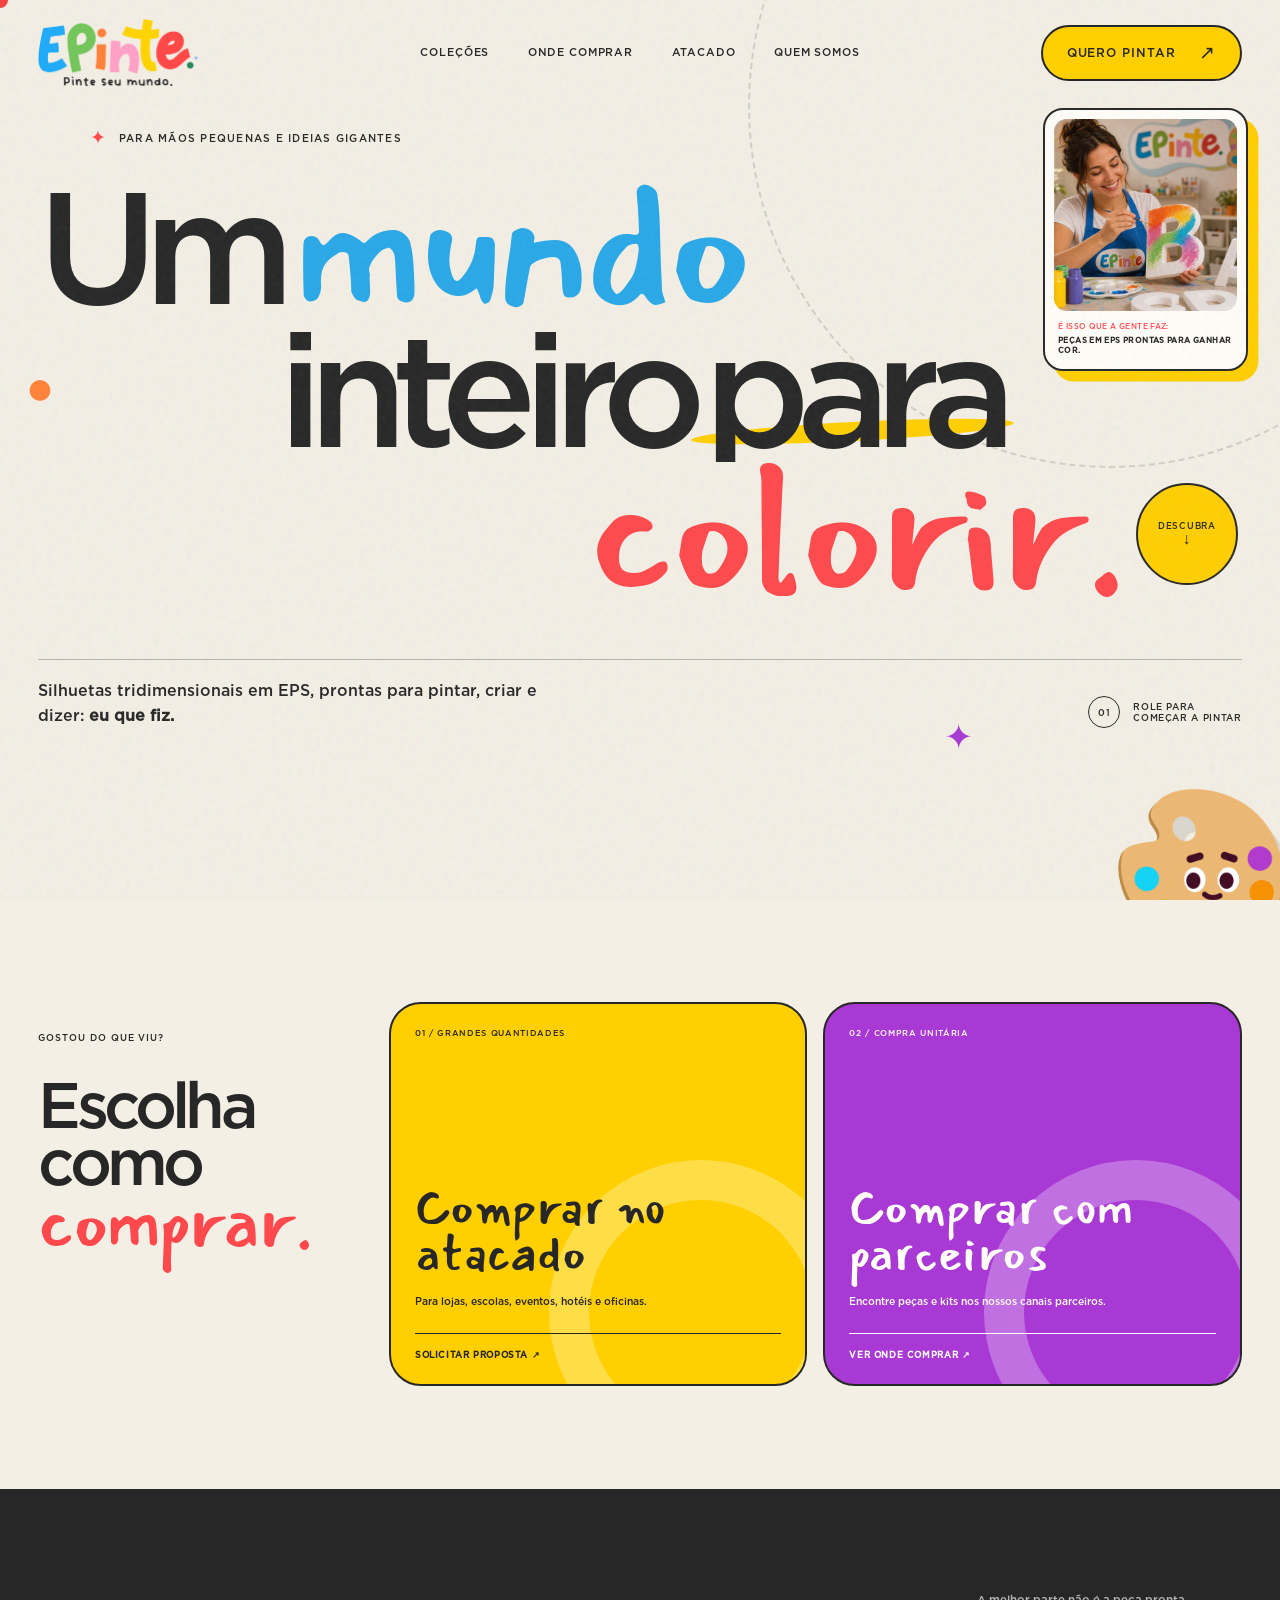
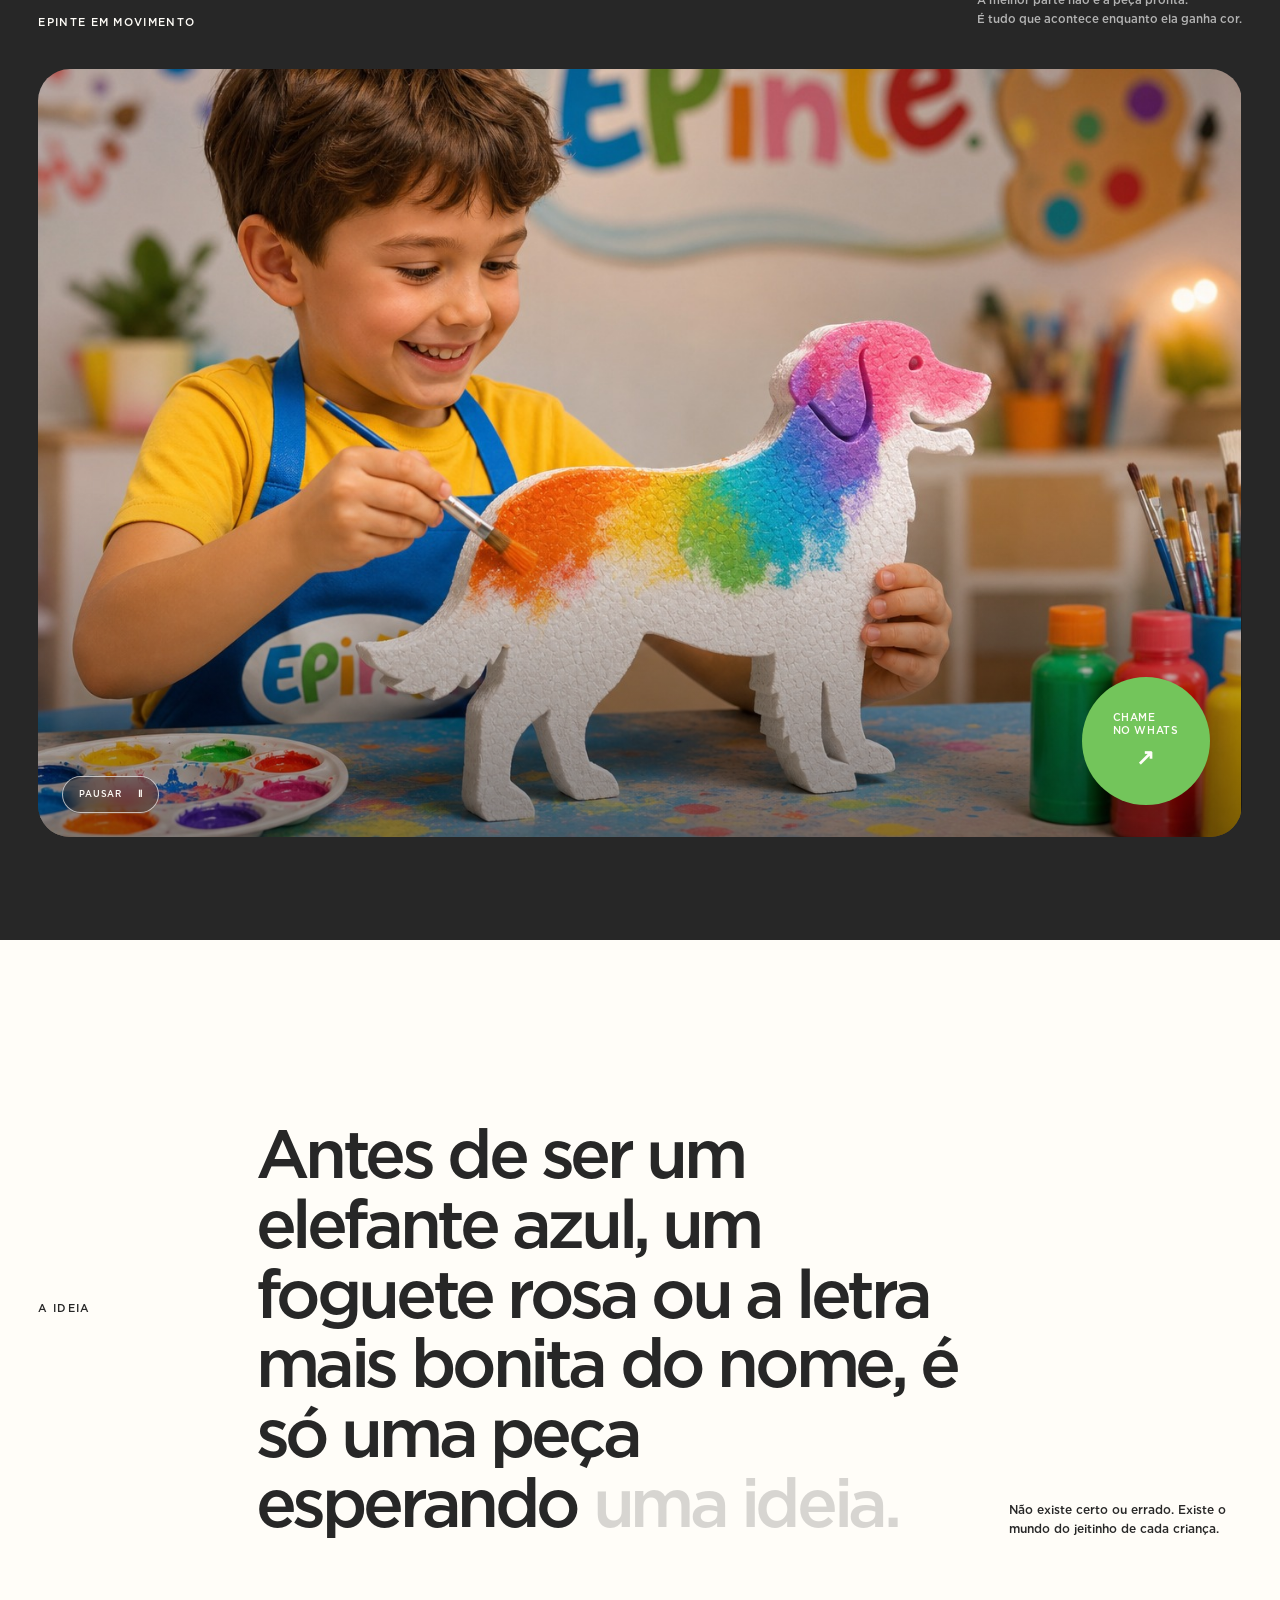
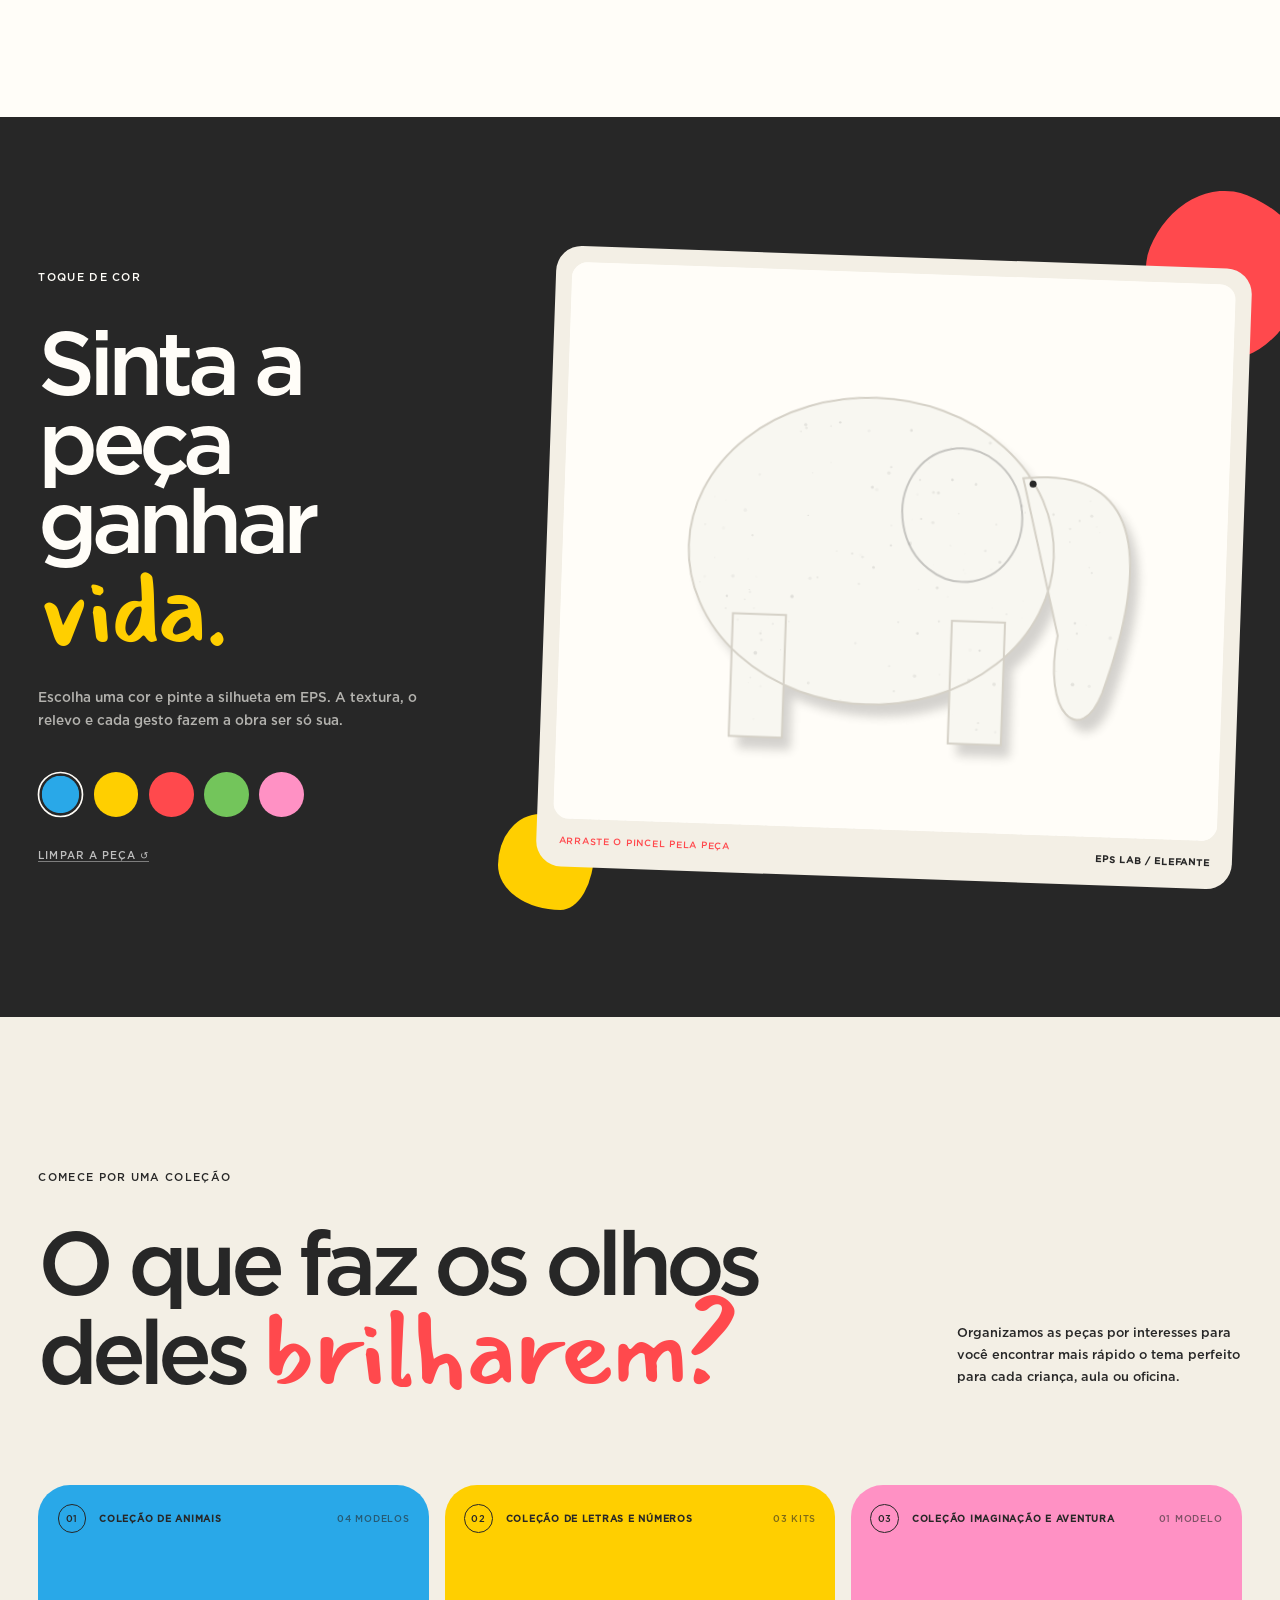
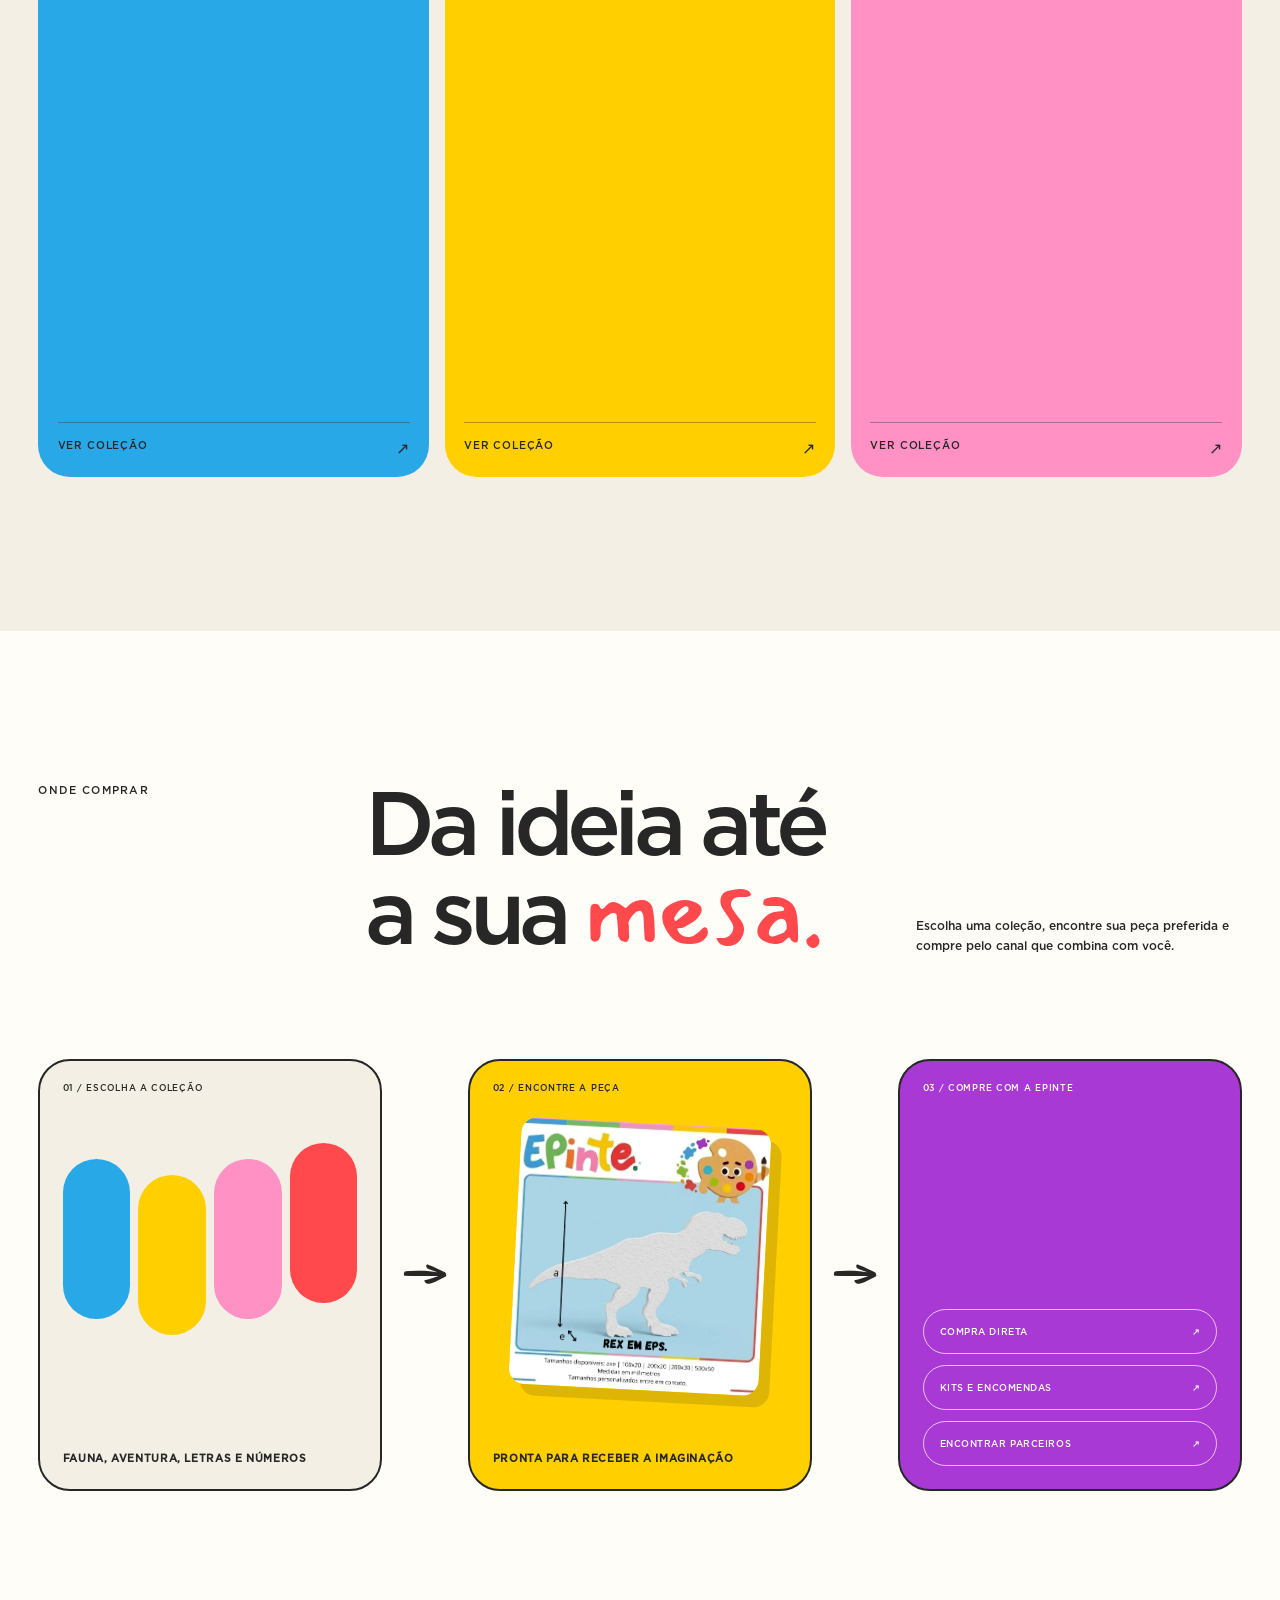
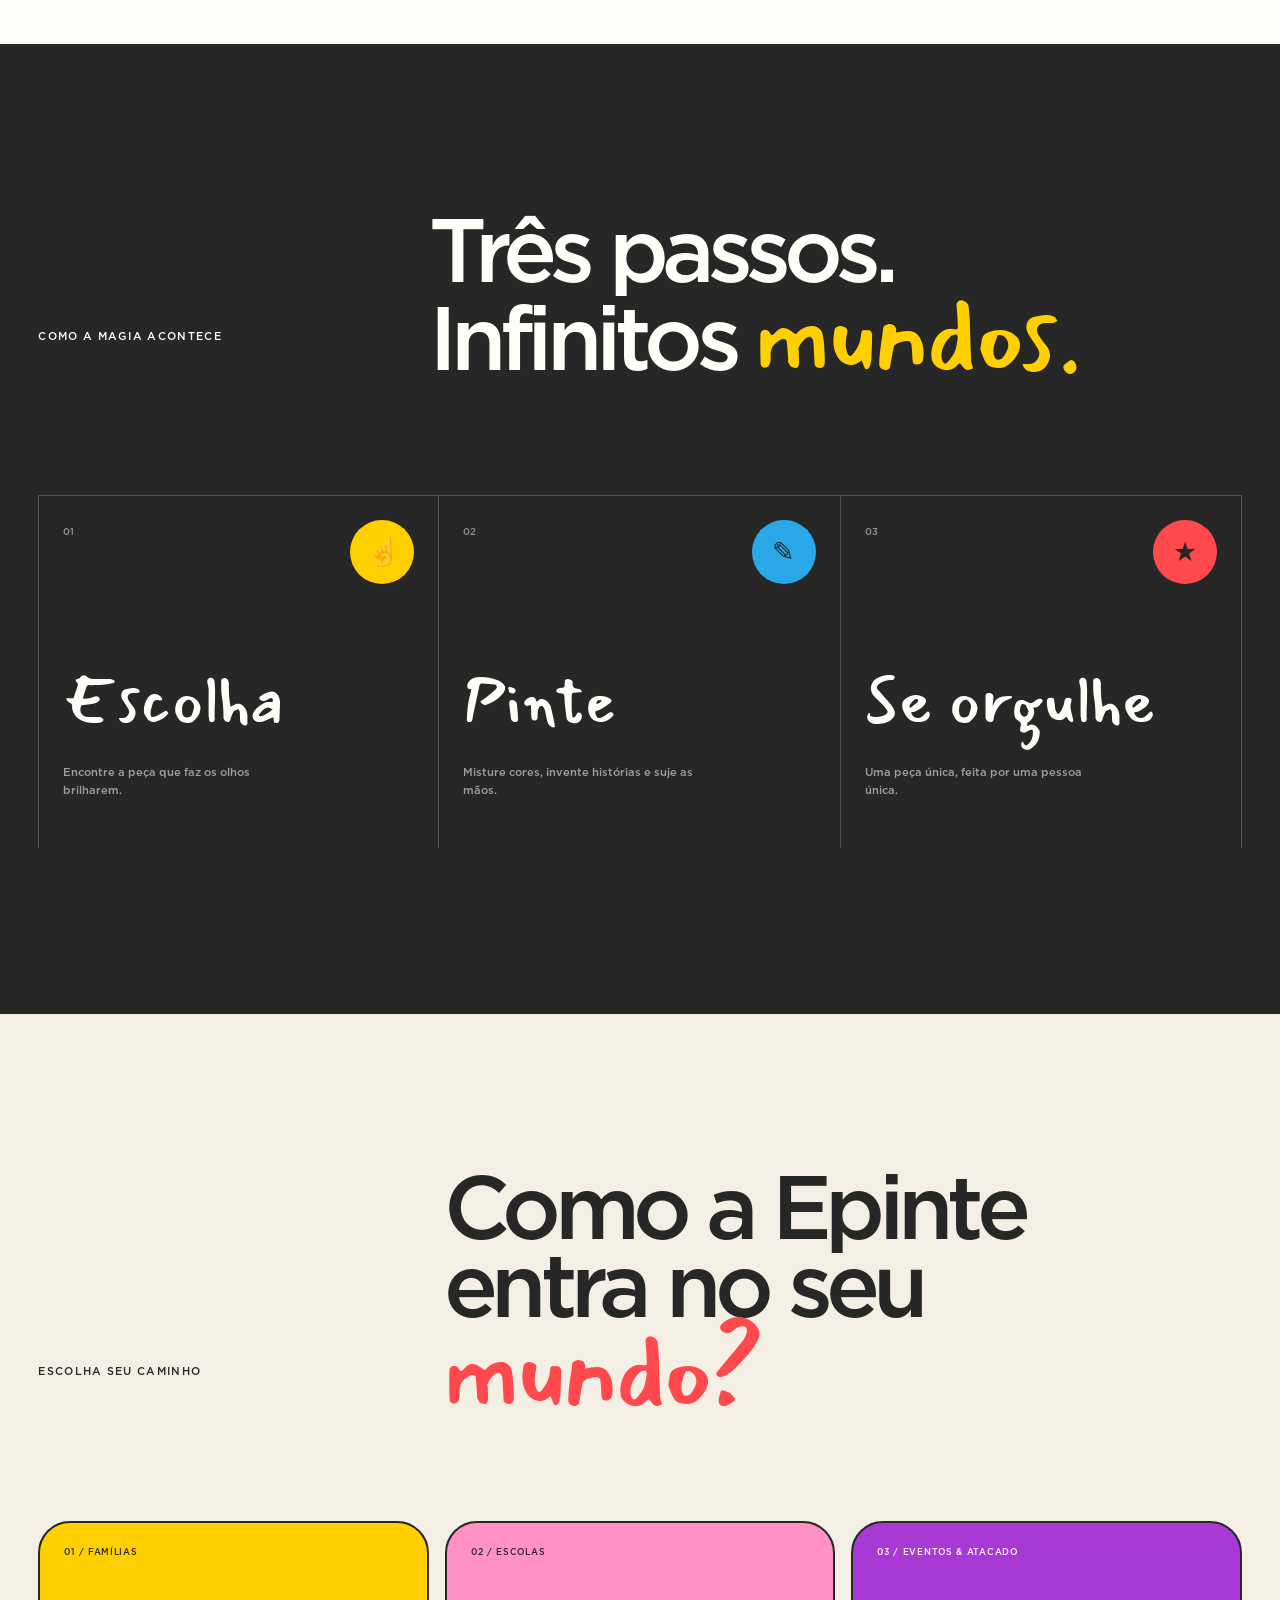
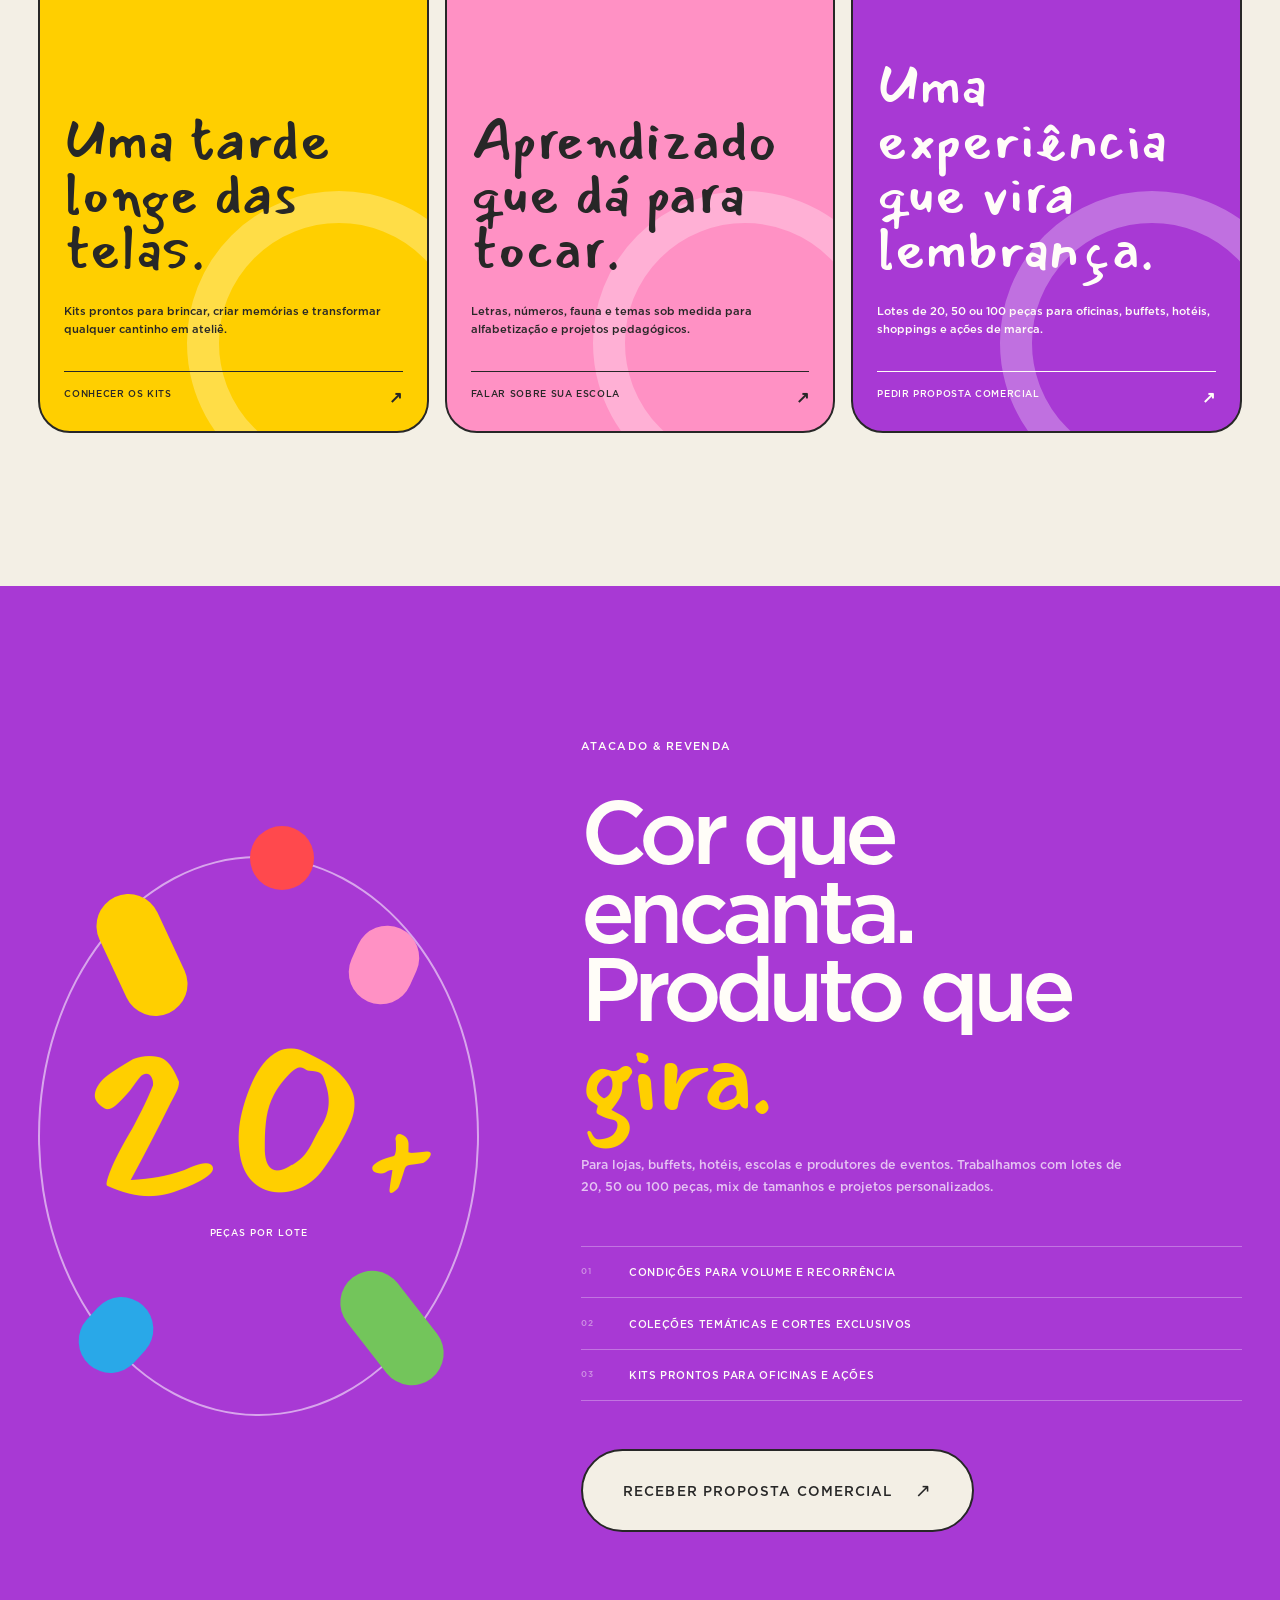
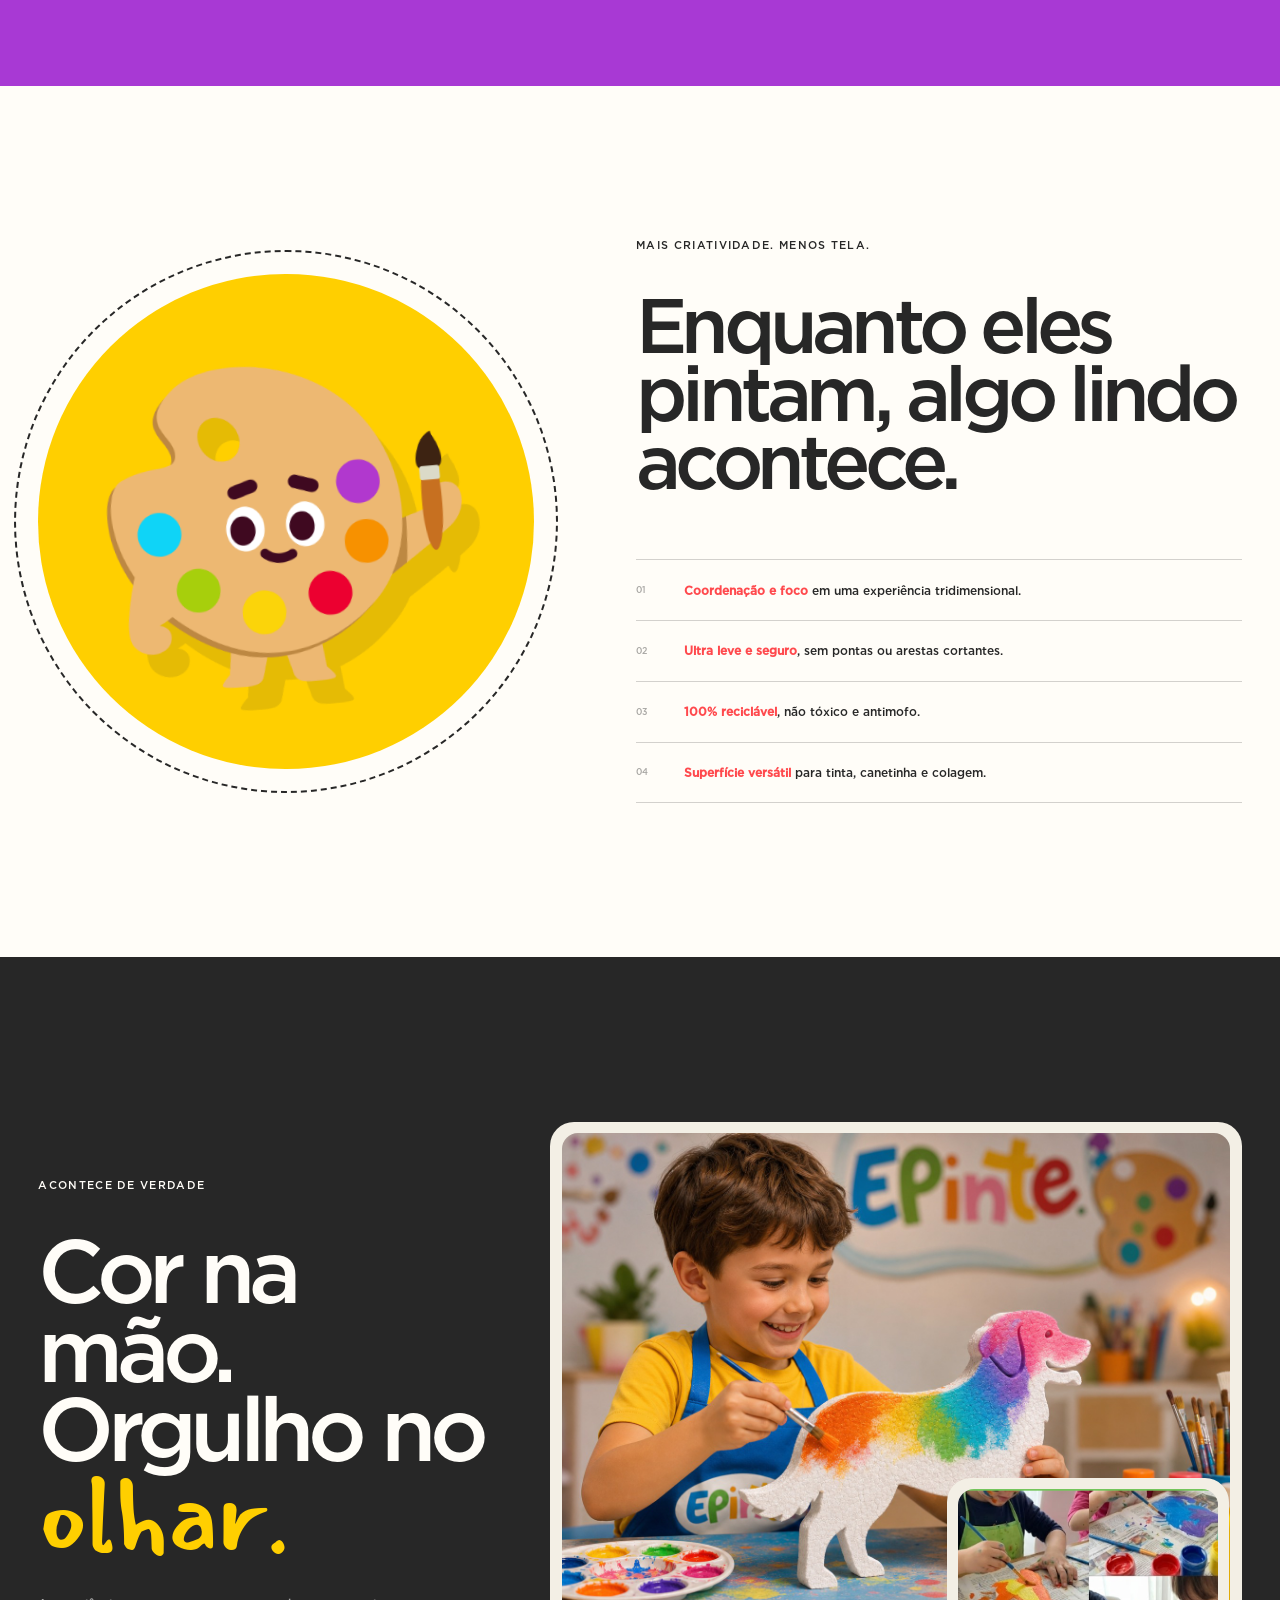
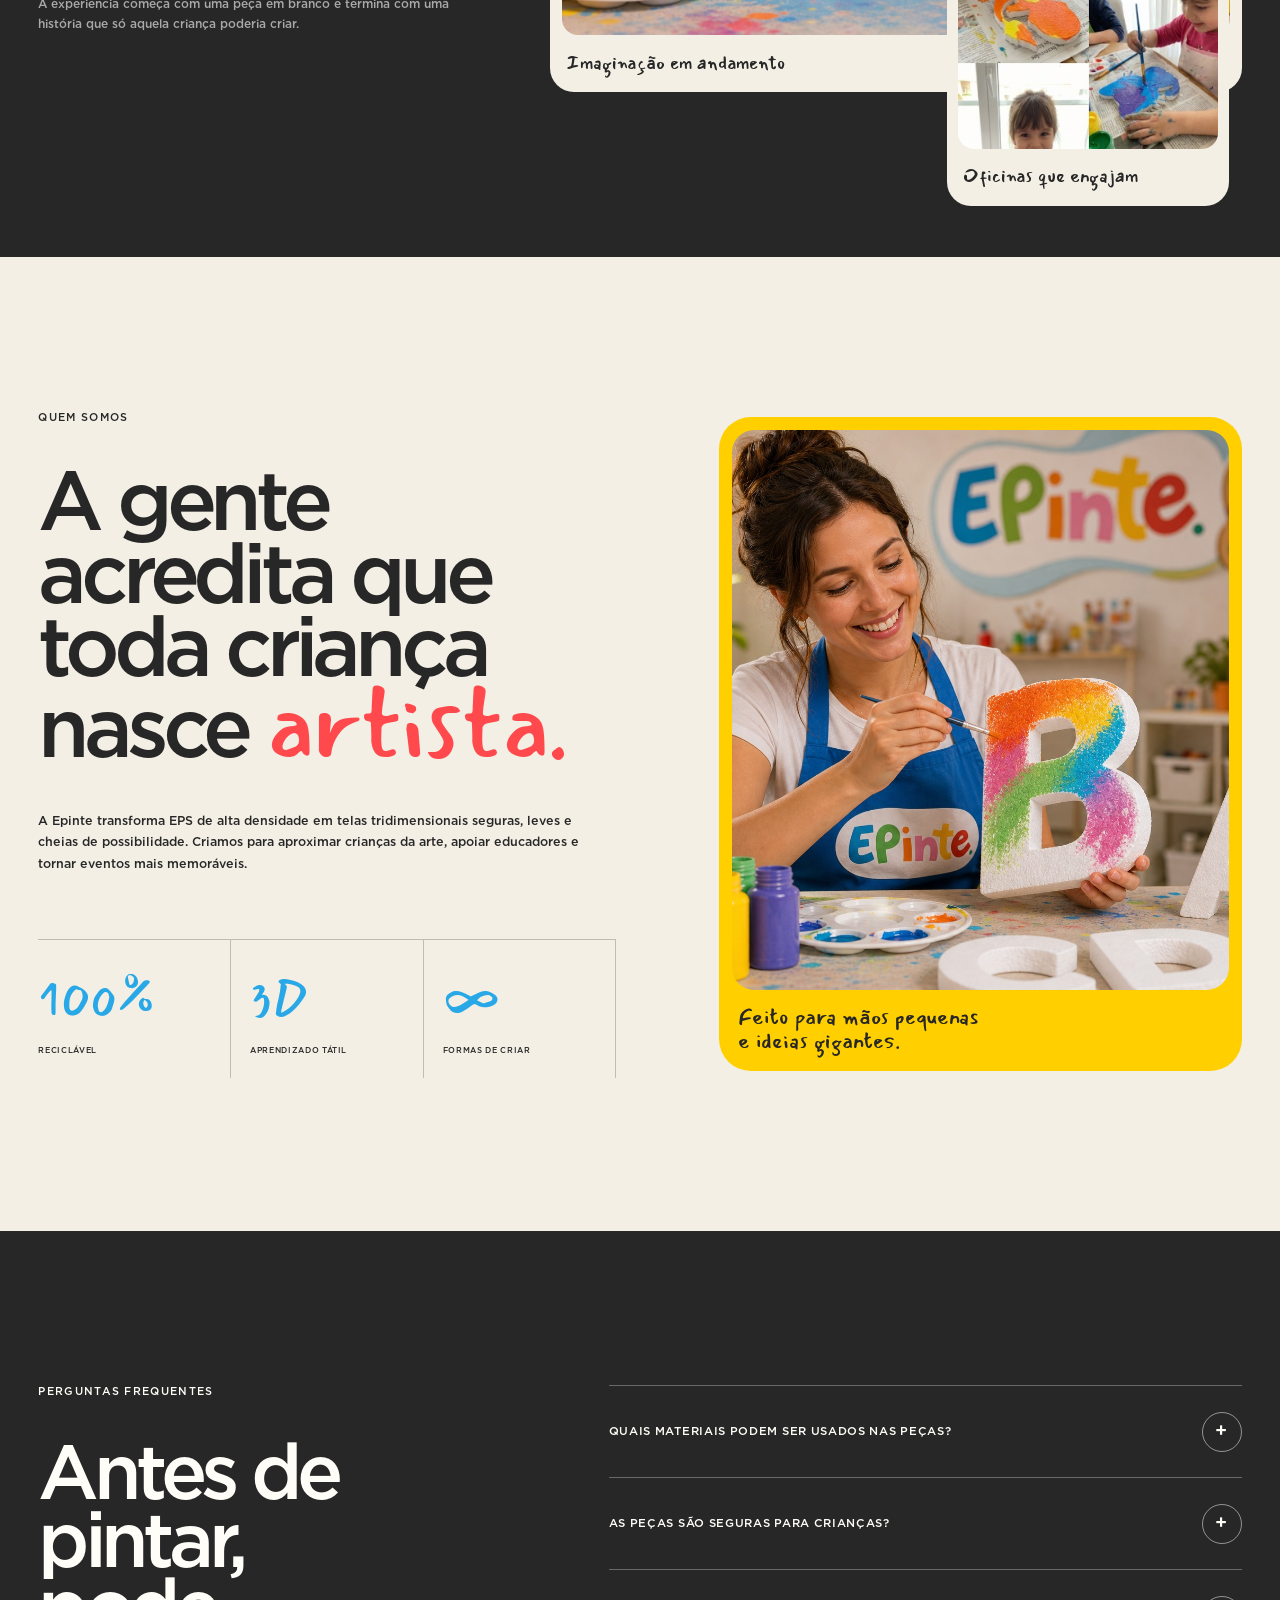
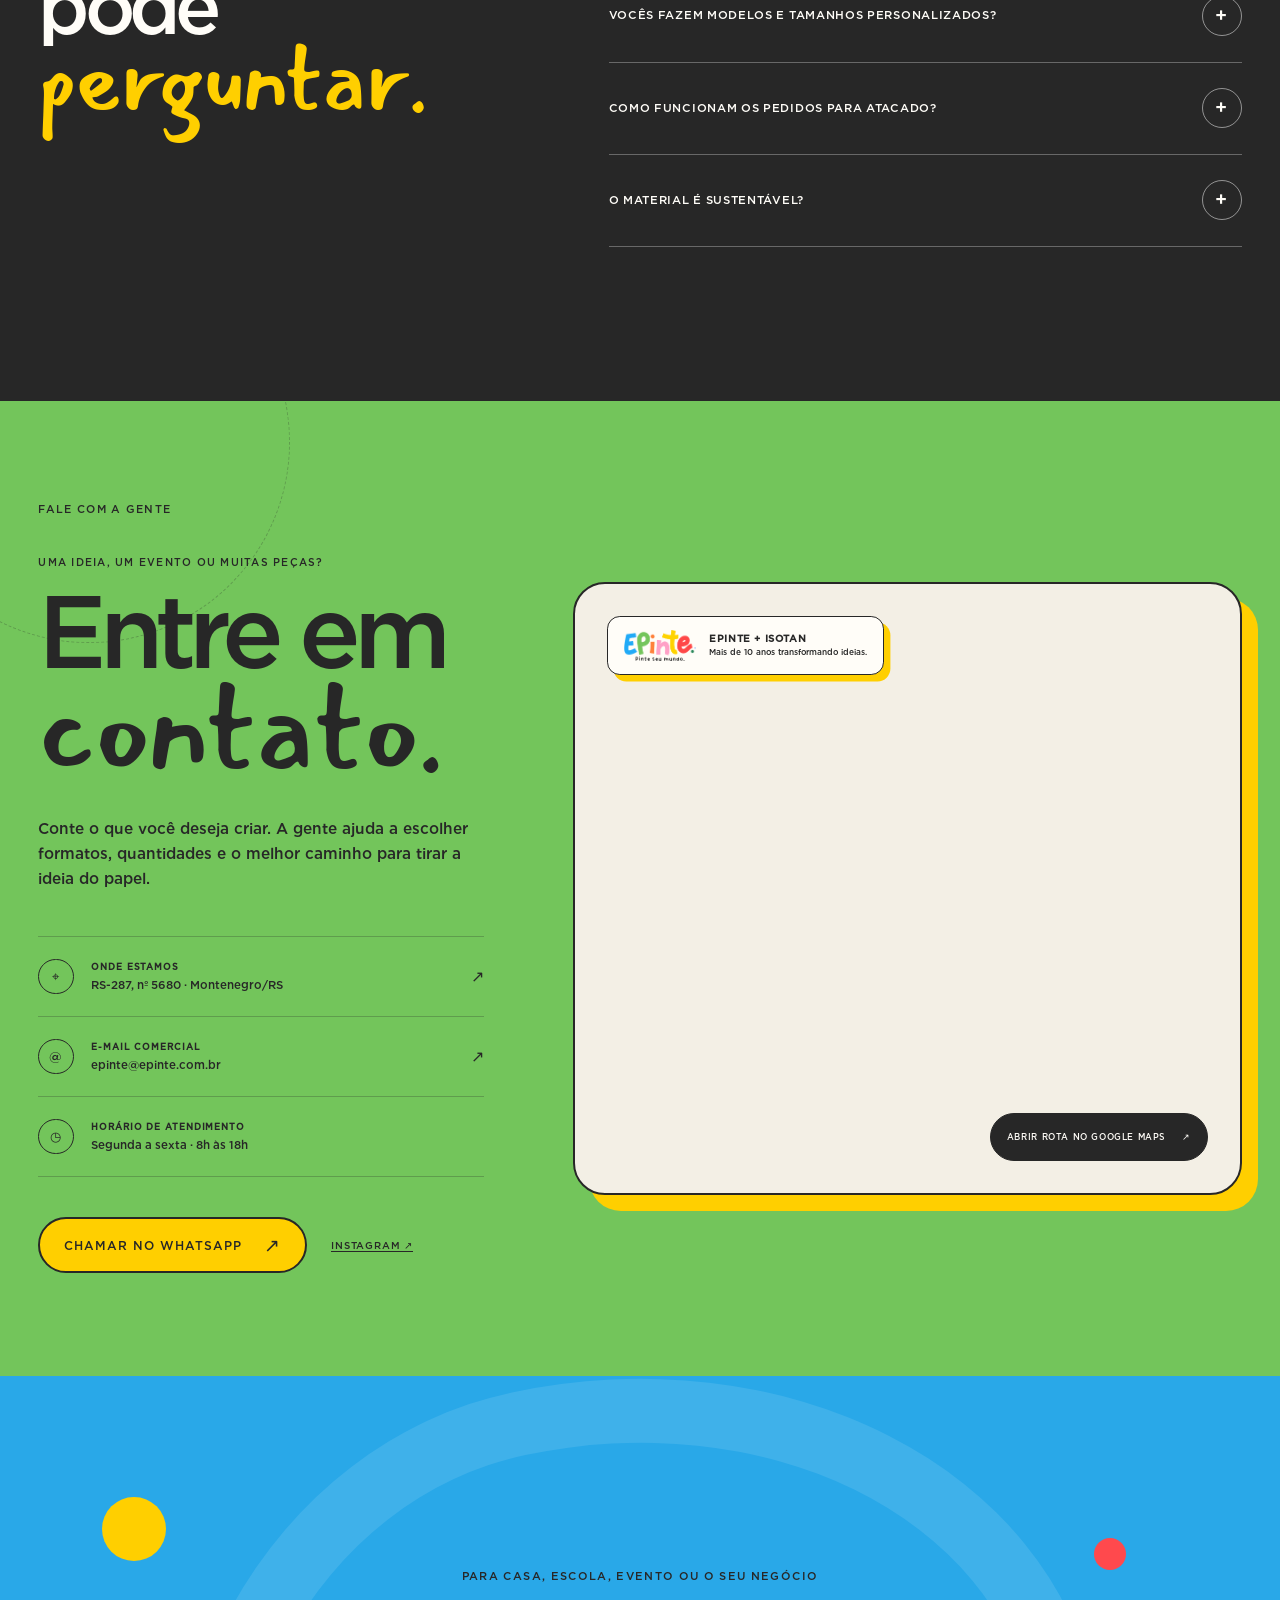
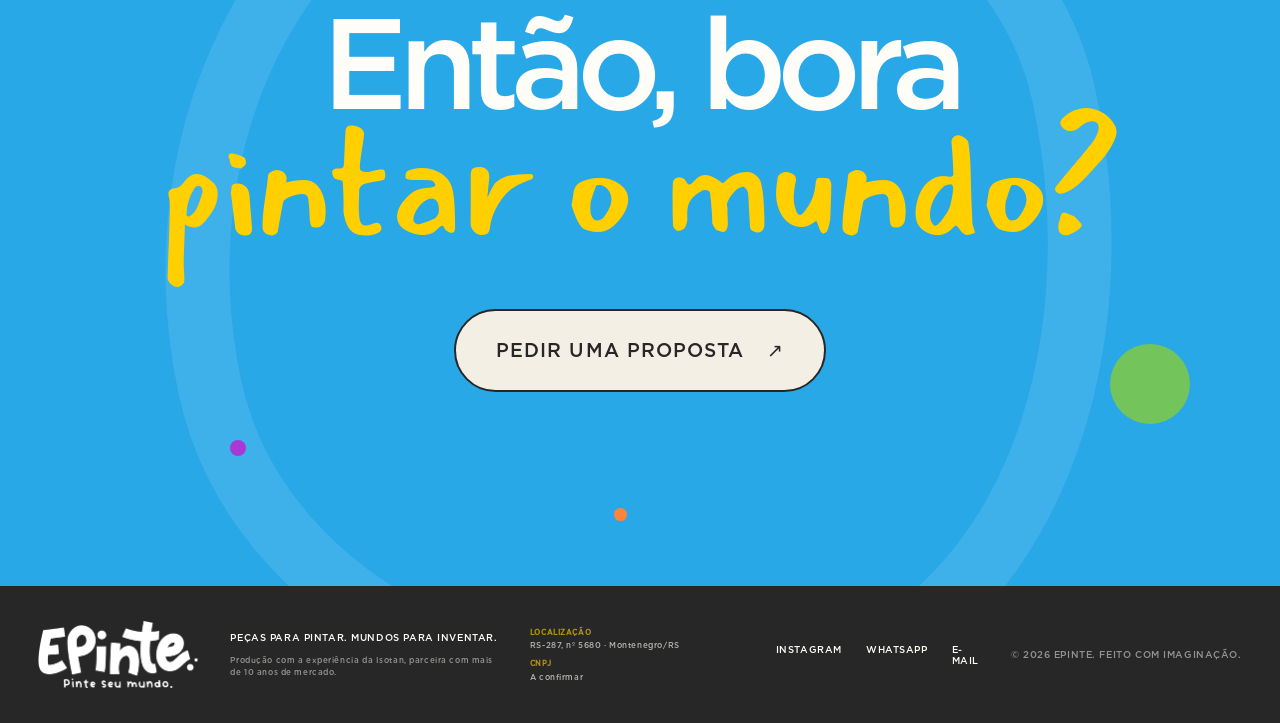
==== commit d95a6633: "Adicionar cadastro de colecoes e categorias" ====
--- a/index.html
+++ b/index.html
@@ -164,7 +164,7 @@
         <p data-reveal data-content="collectionsIntro">Organizamos as peças por interesses para você encontrar mais rápido o tema perfeito para cada criança, aula ou oficina.</p>
       </div>
 
-      <div class="piece-grid">
+      <div class="piece-grid" data-collection-grid>
         <article class="piece-card piece-card--blue" data-reveal data-collection-card="animais" role="button" tabindex="0" aria-label="Abrir coleção de animais">
           <div class="piece-card__meta"><span>01</span><b data-collection-name>Coleção de animais</b><i data-collection-count>04 modelos</i></div>
           <div class="collection-preview" data-collection-preview aria-hidden="true"></div>
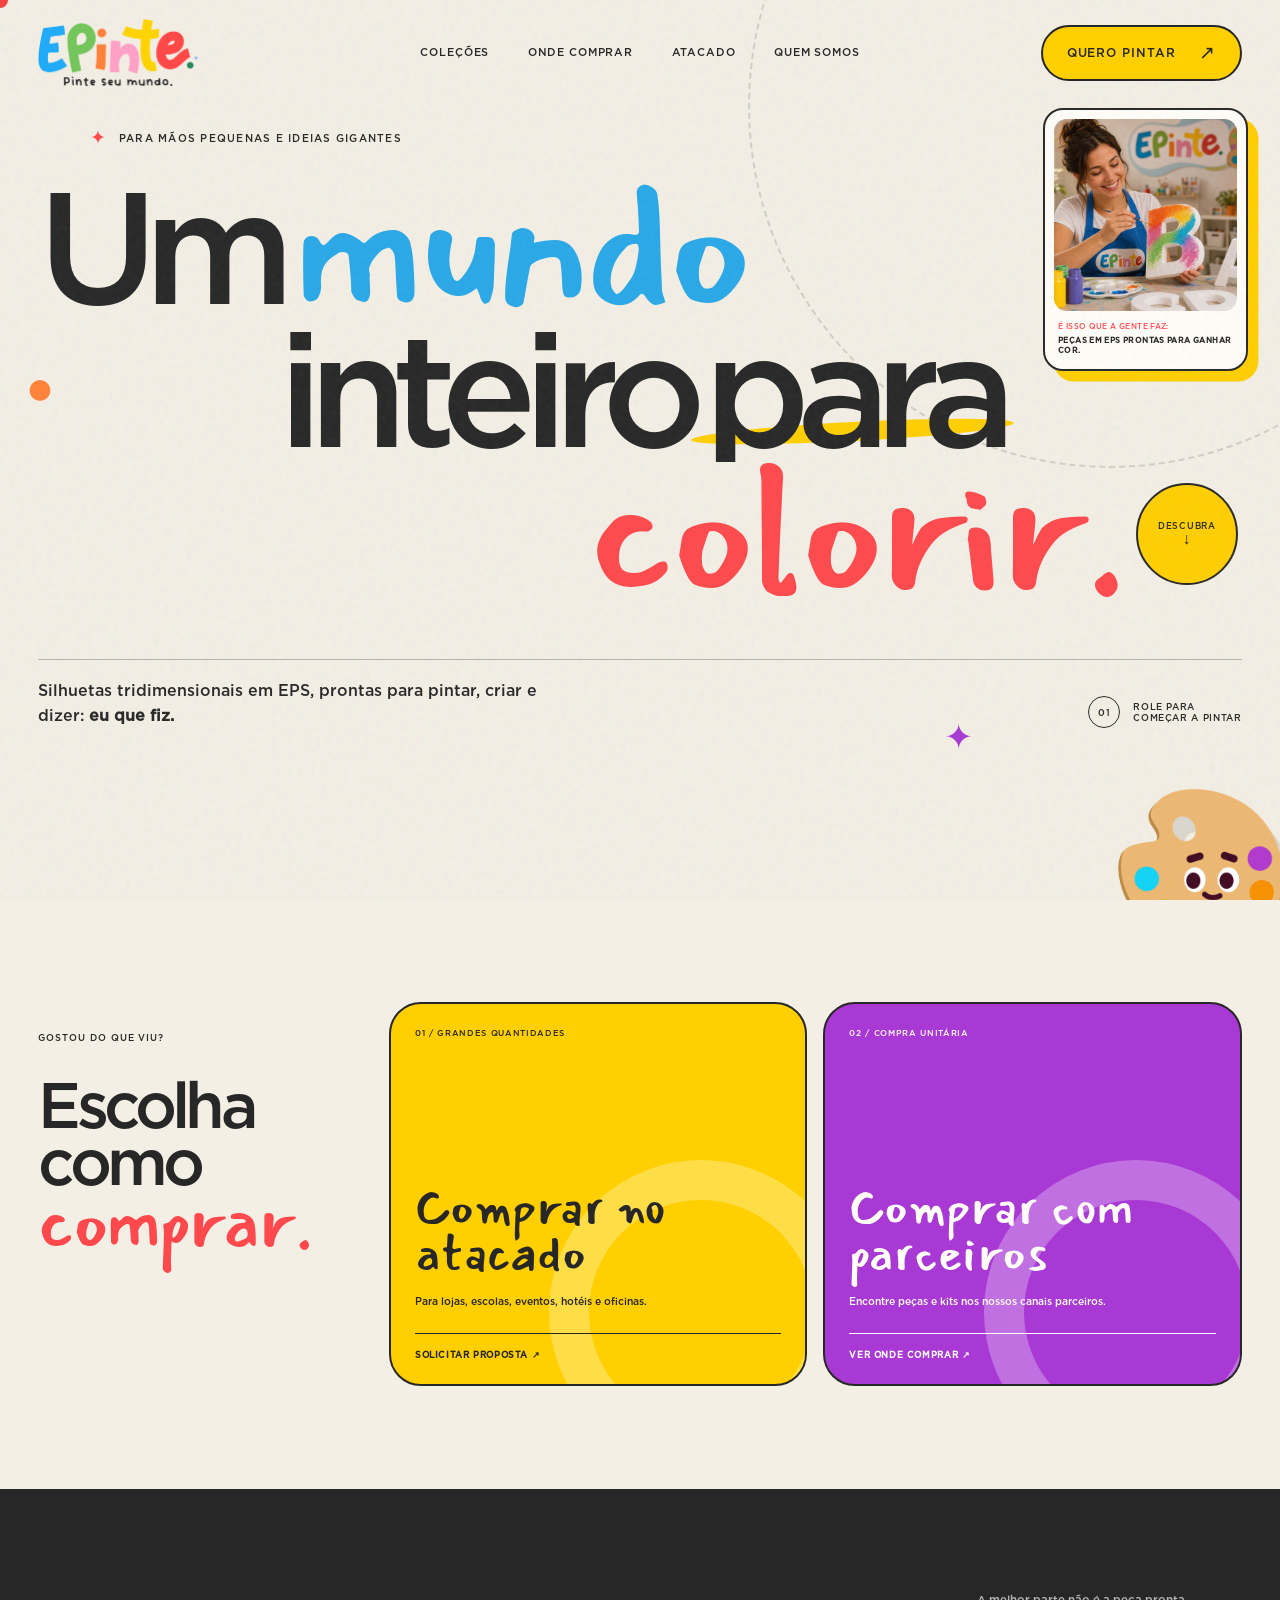
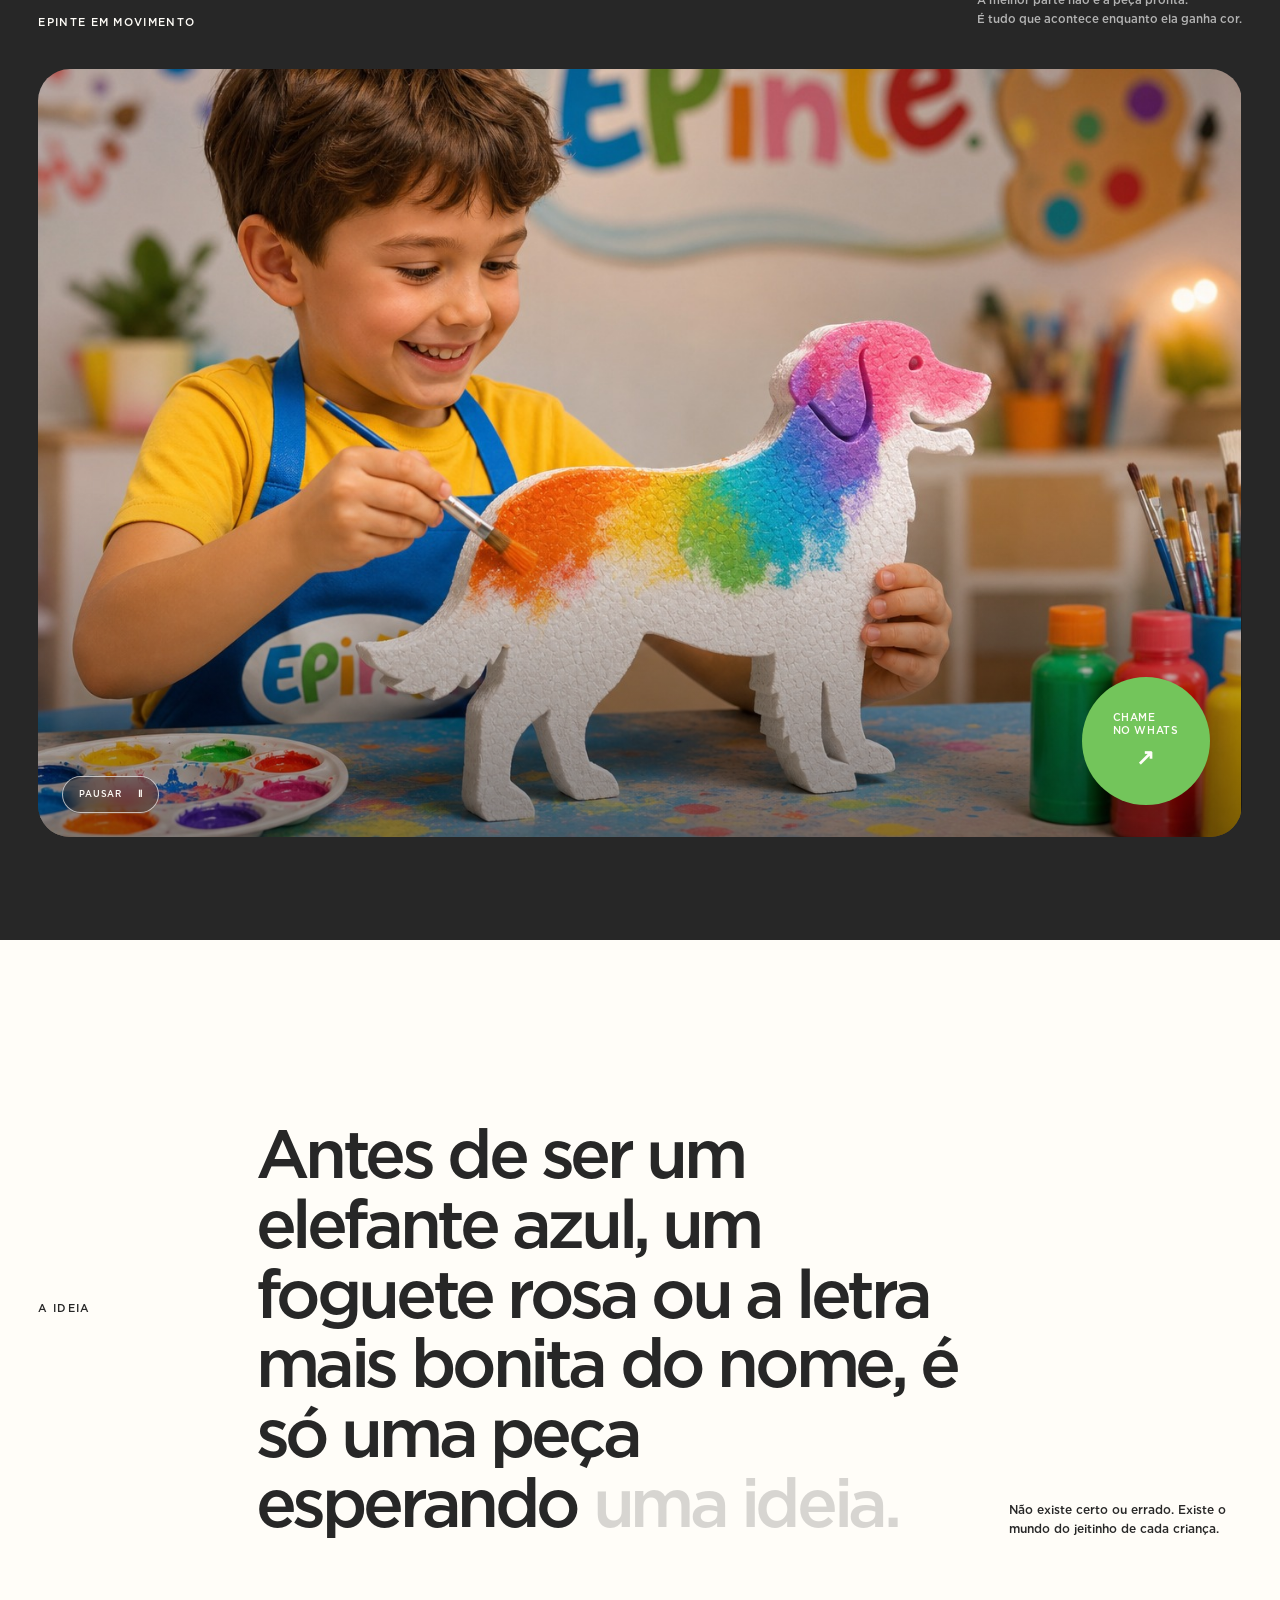
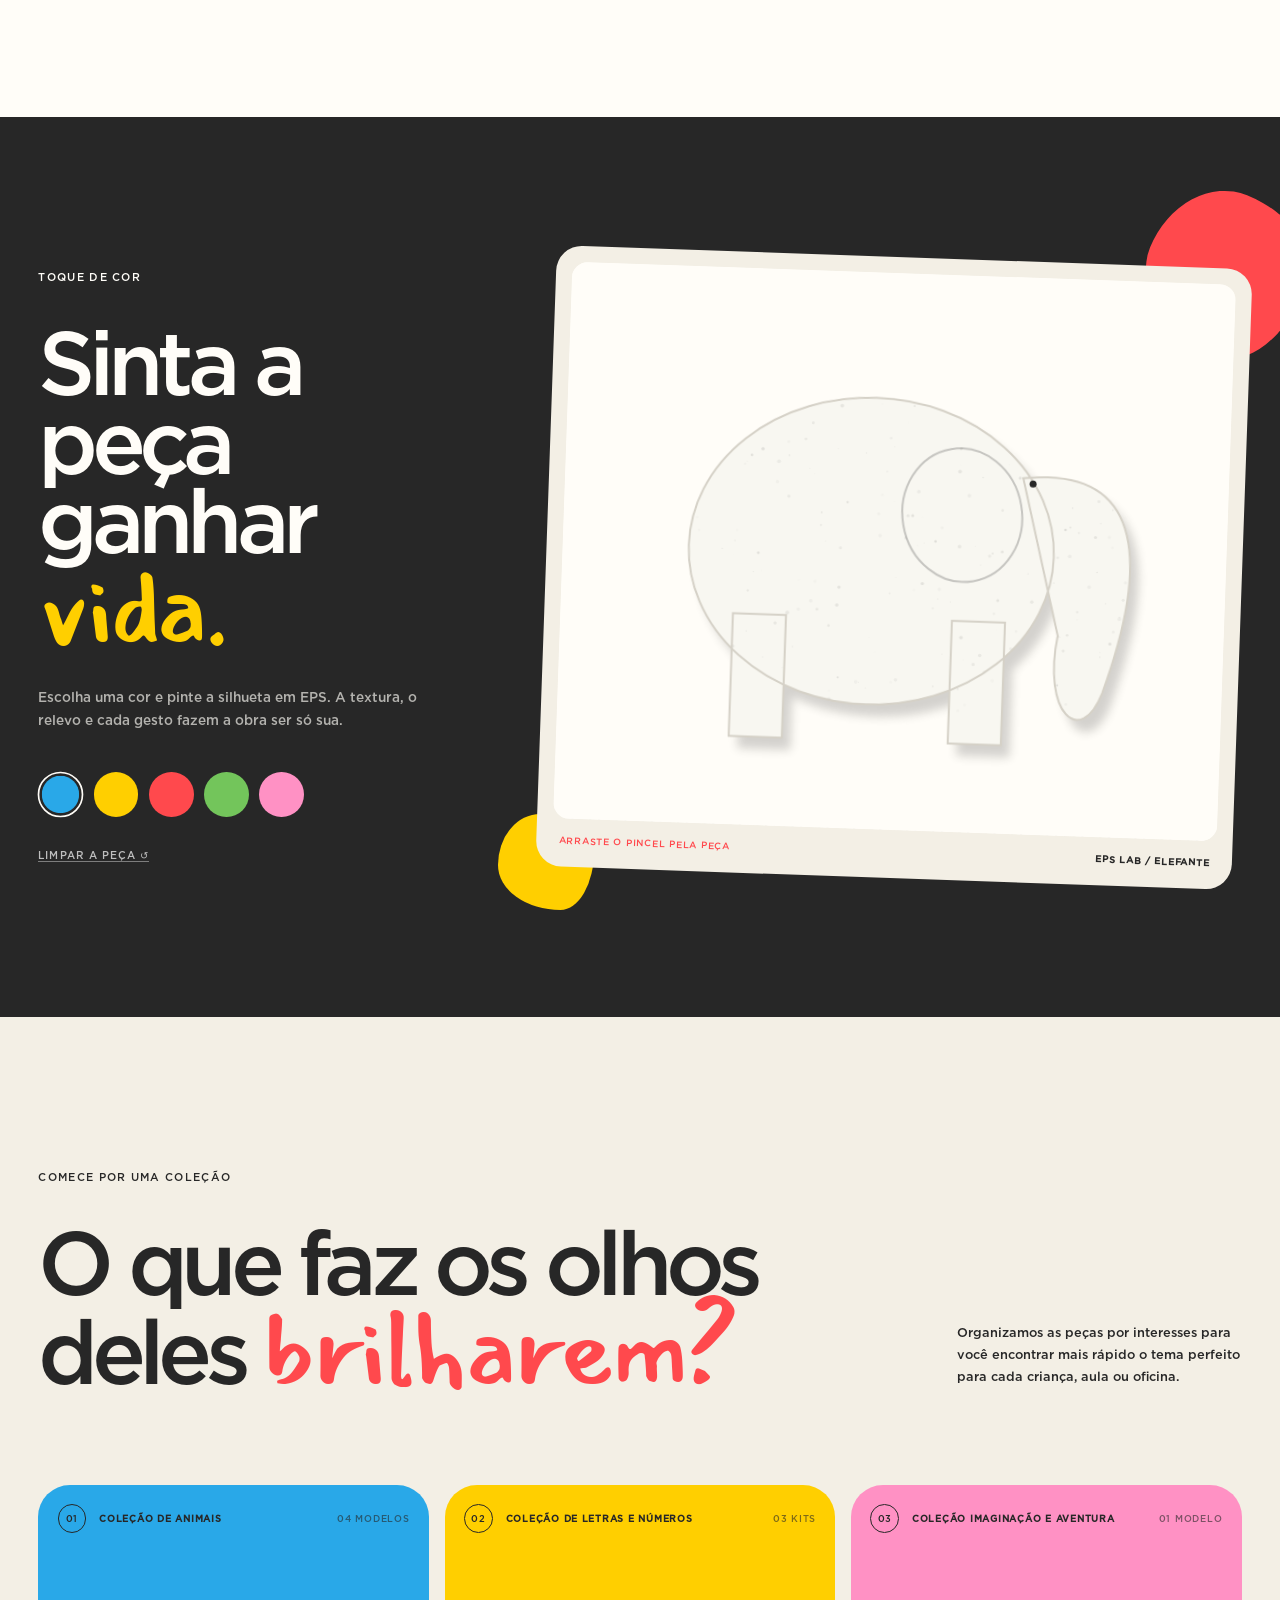
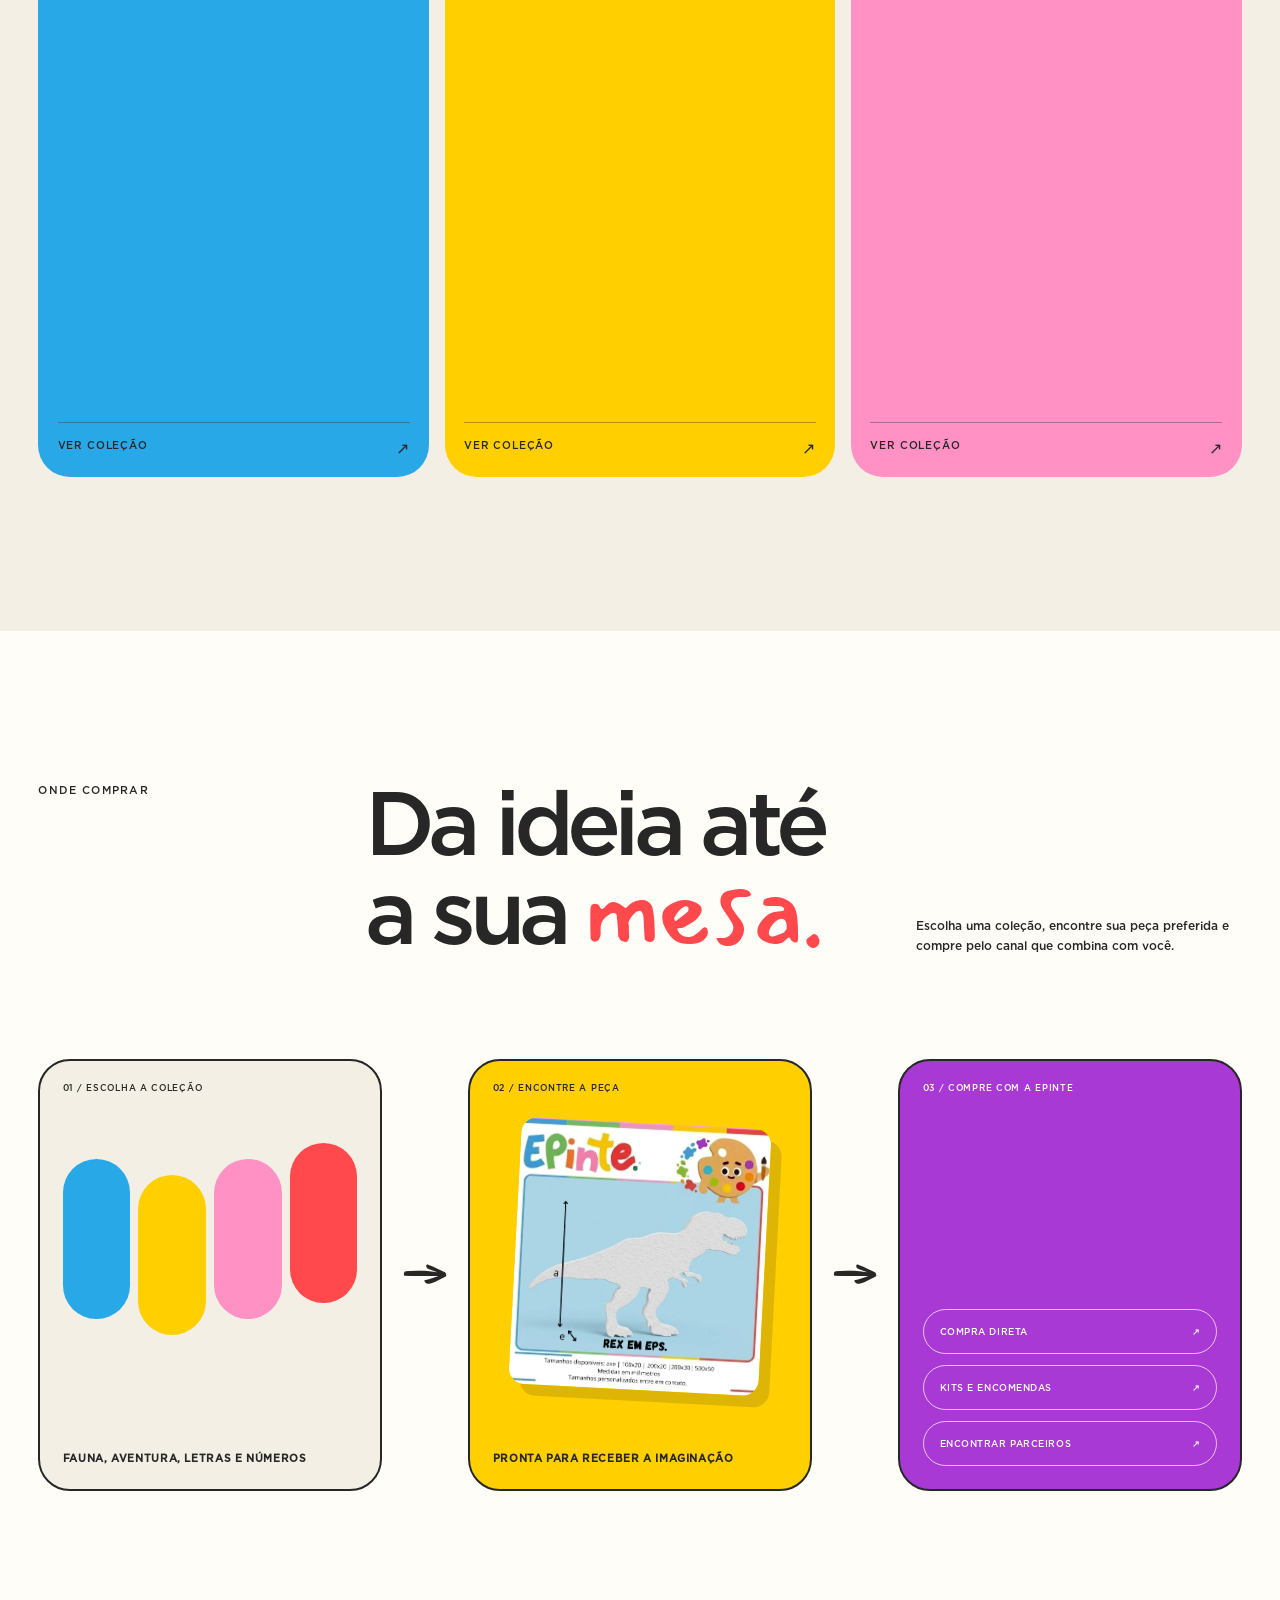
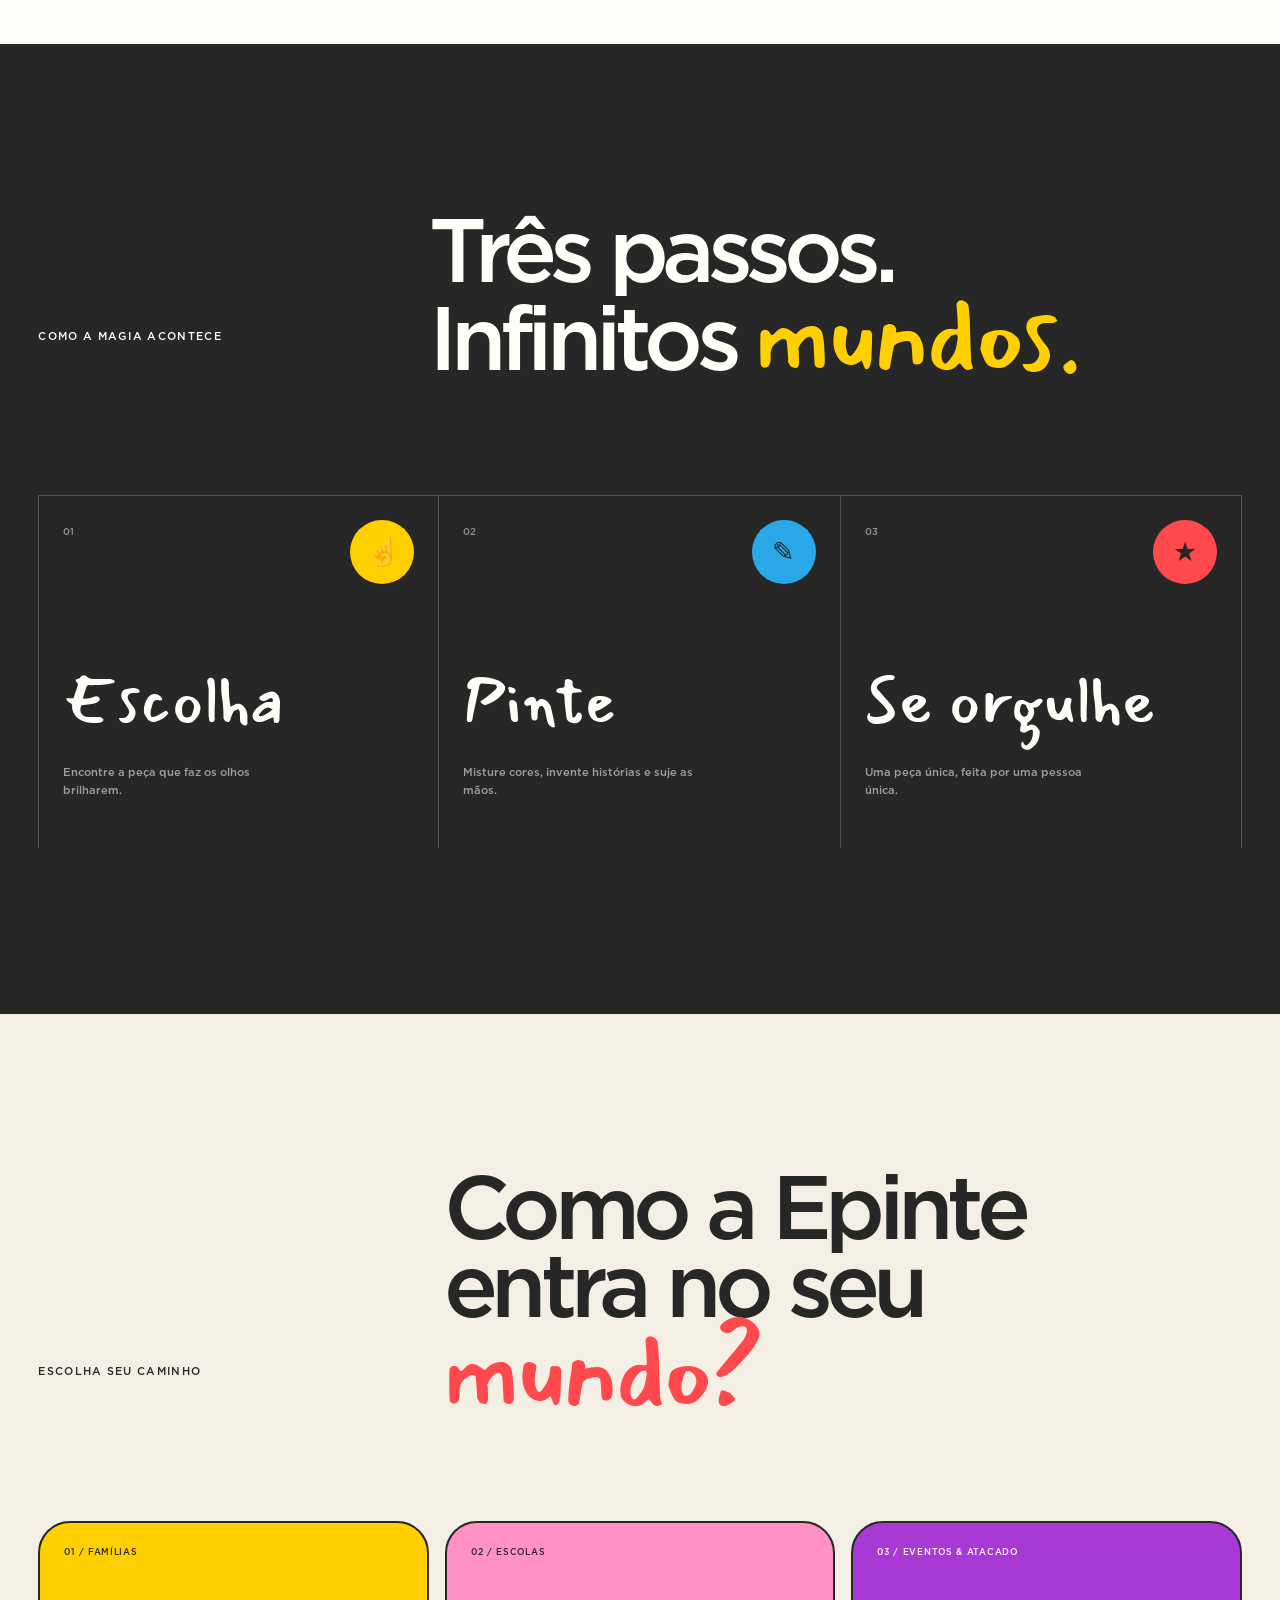
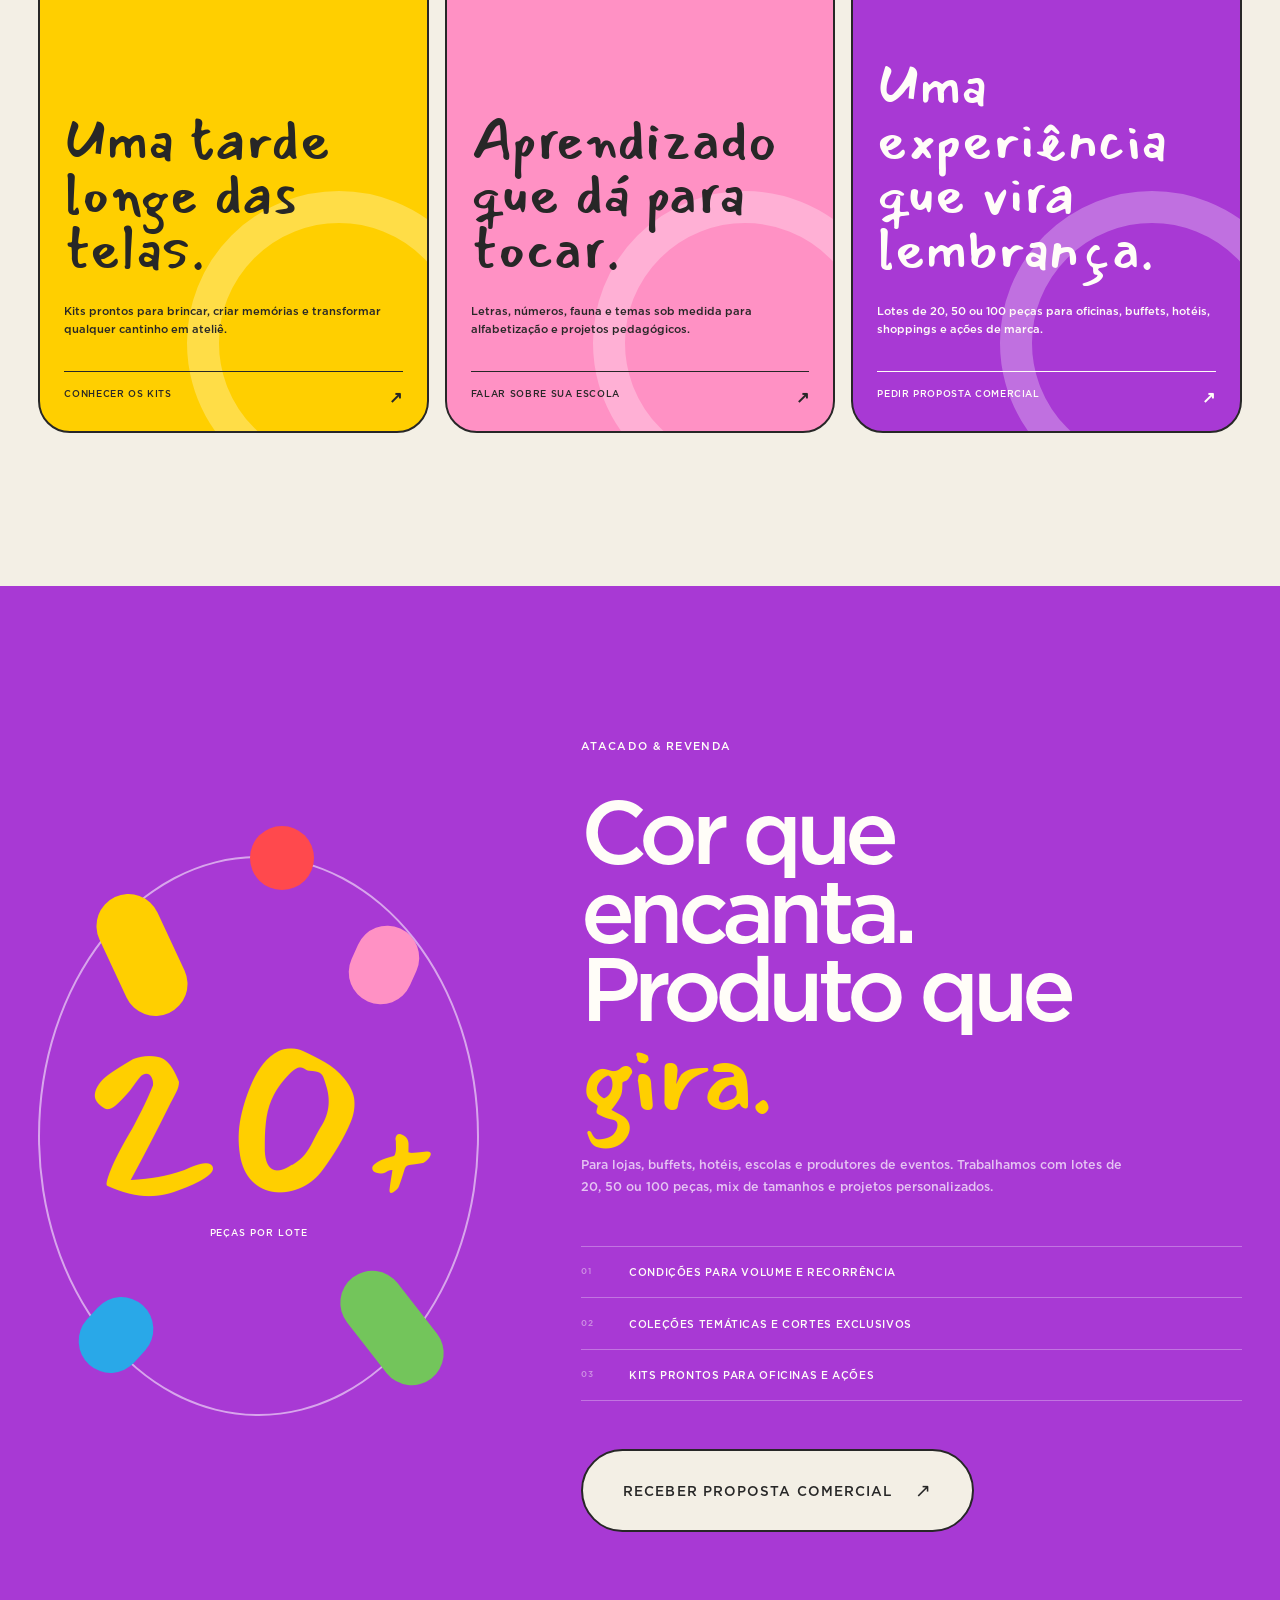
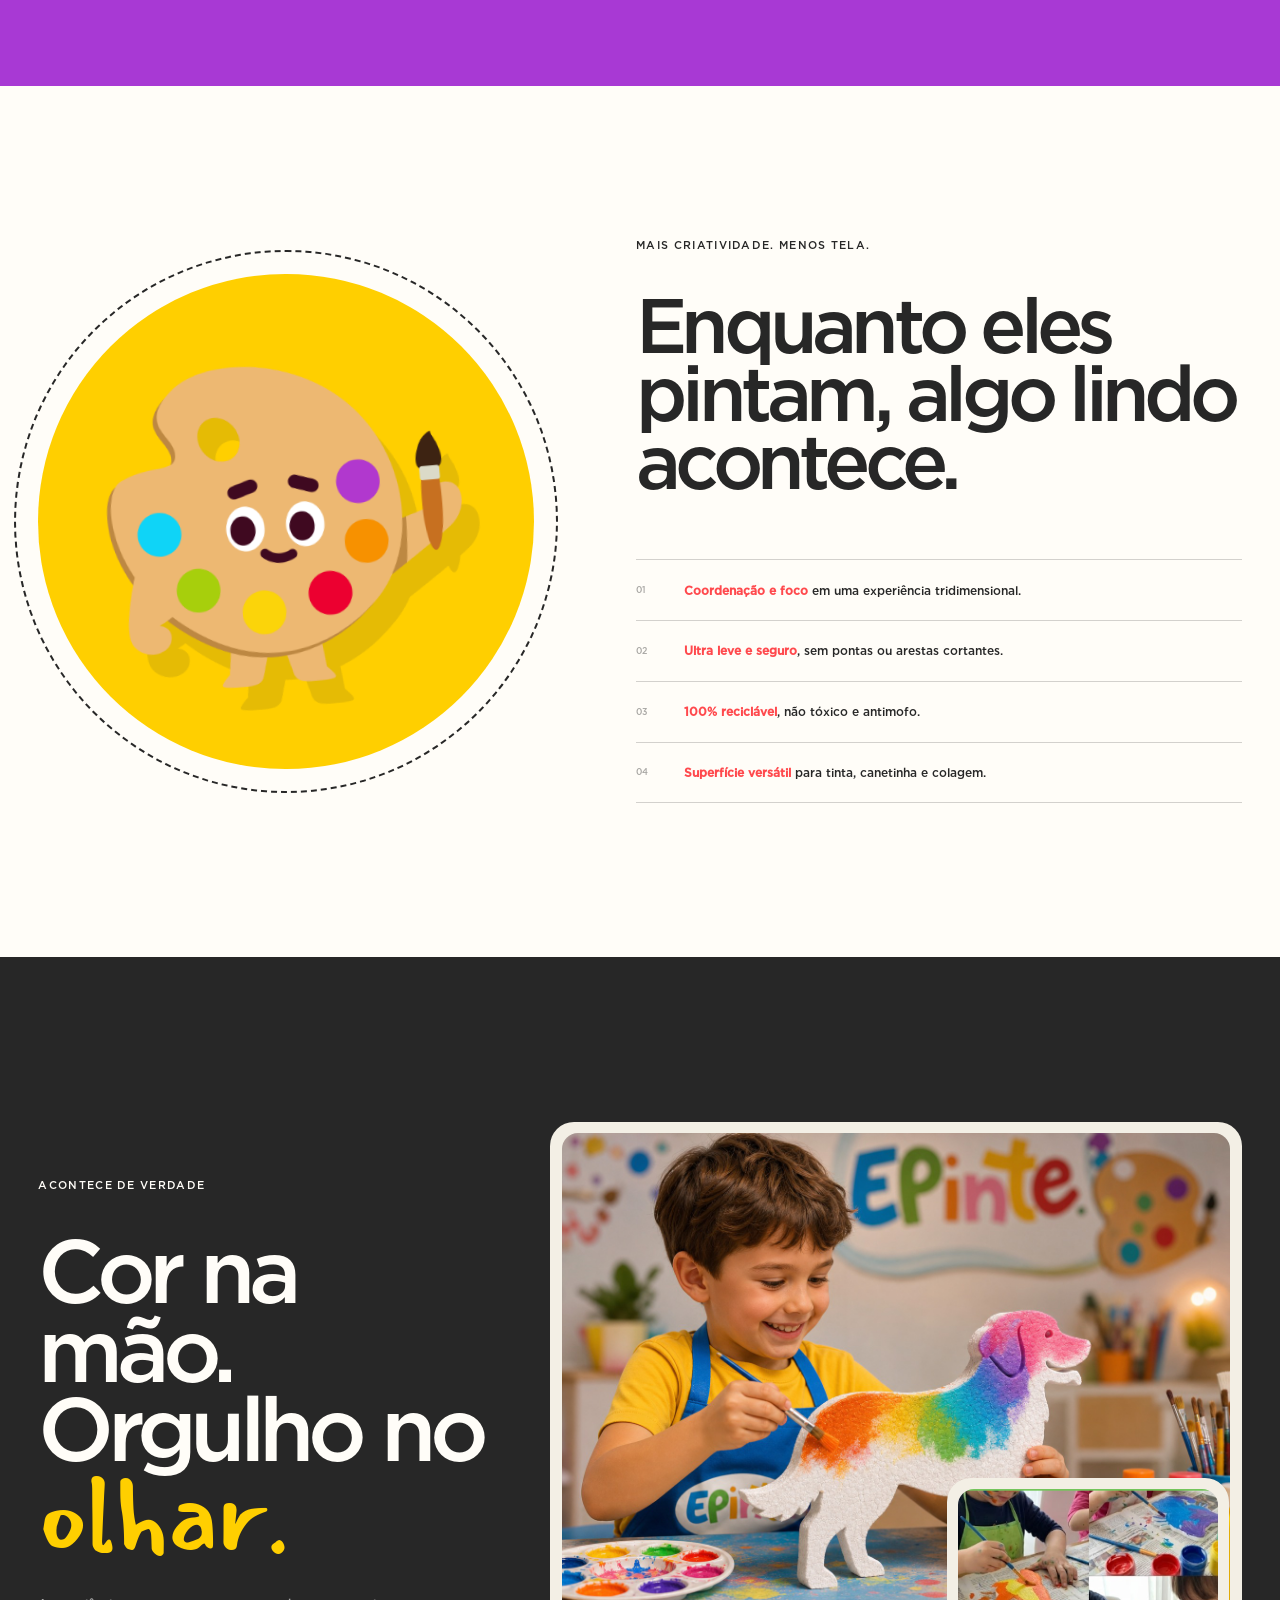
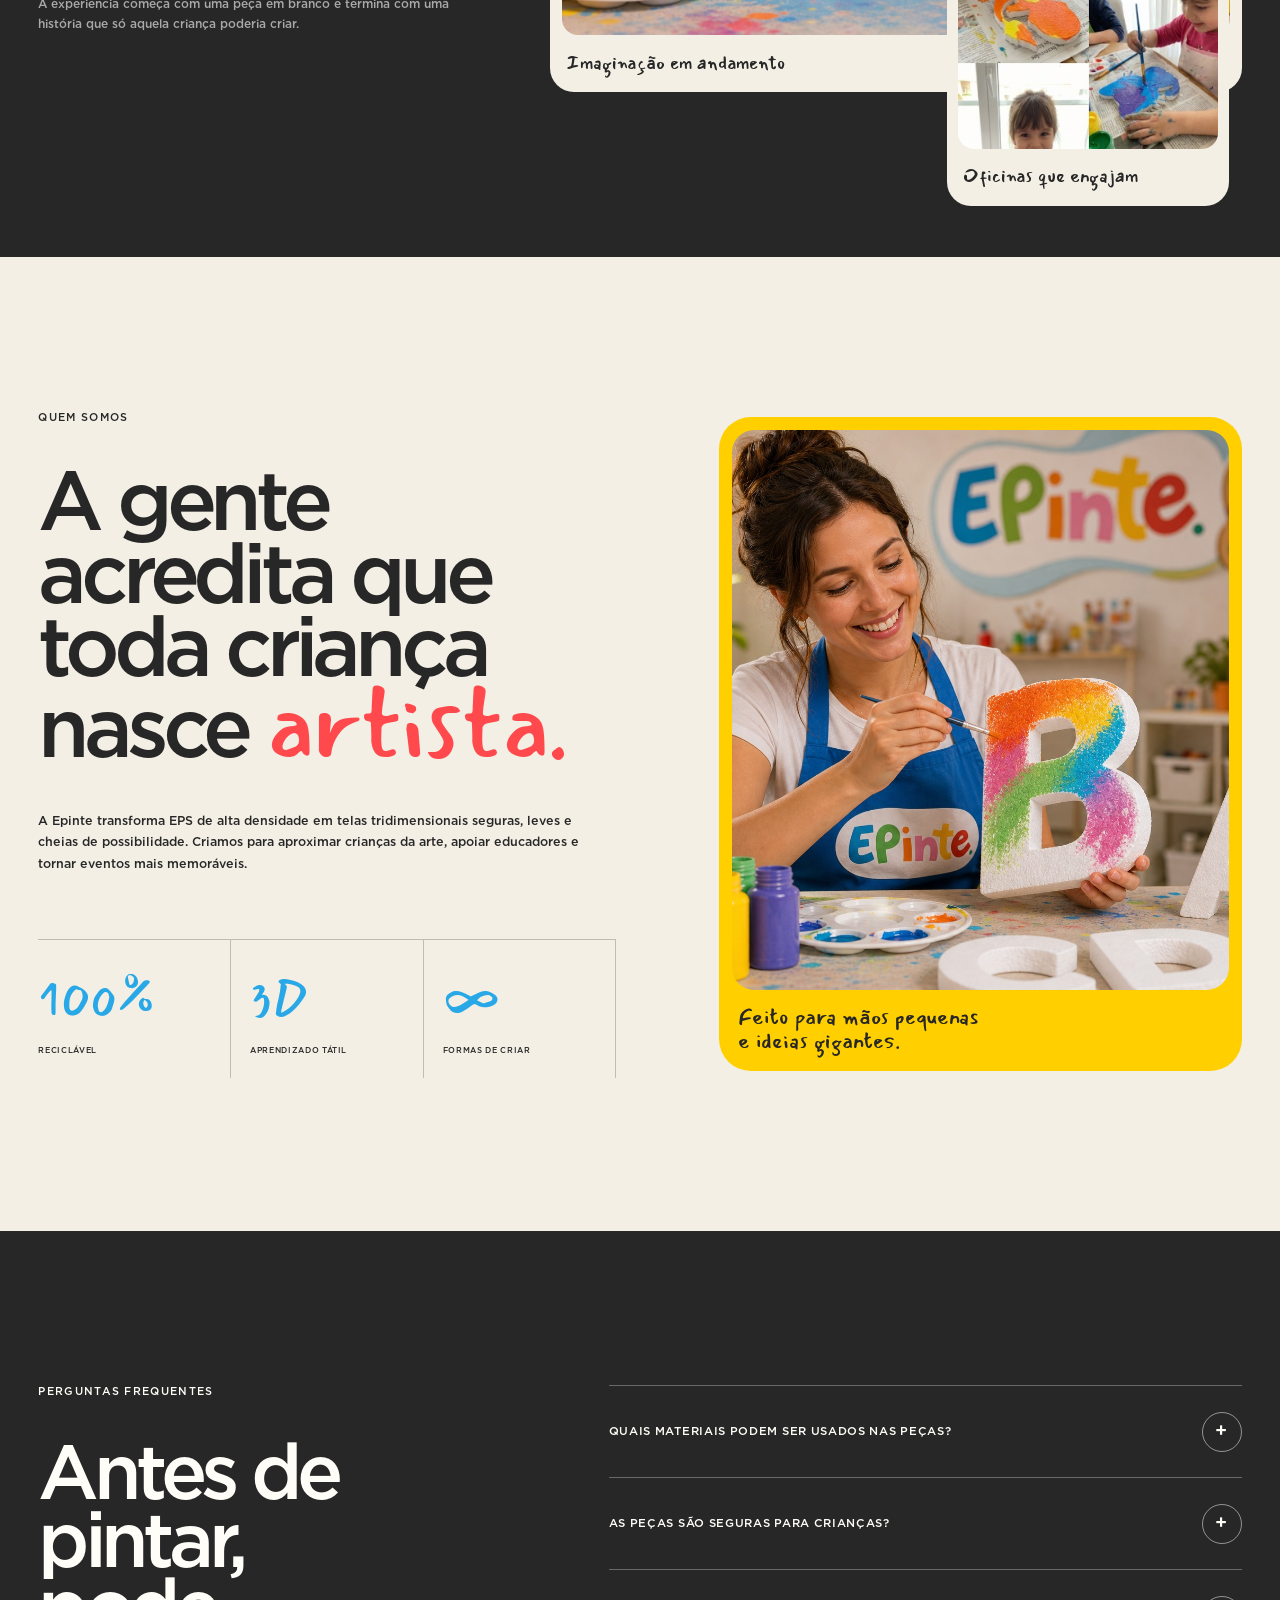
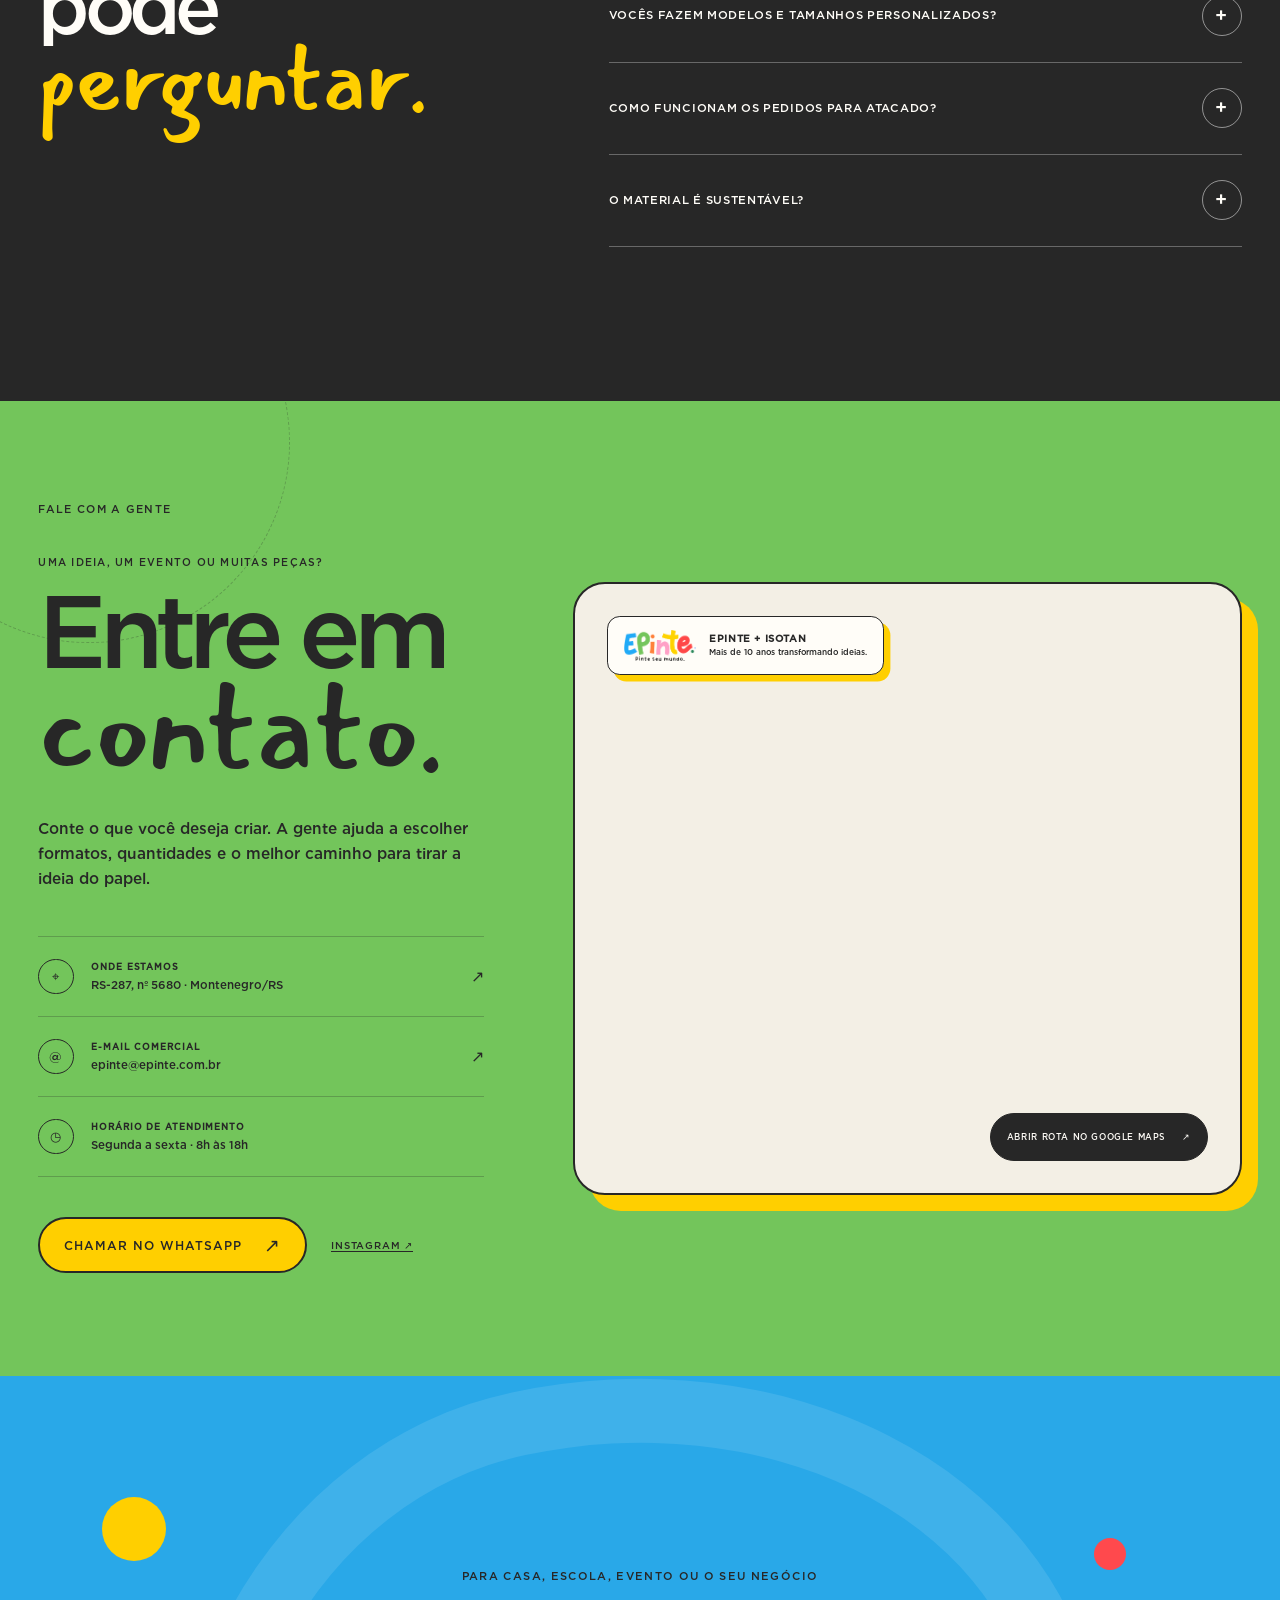
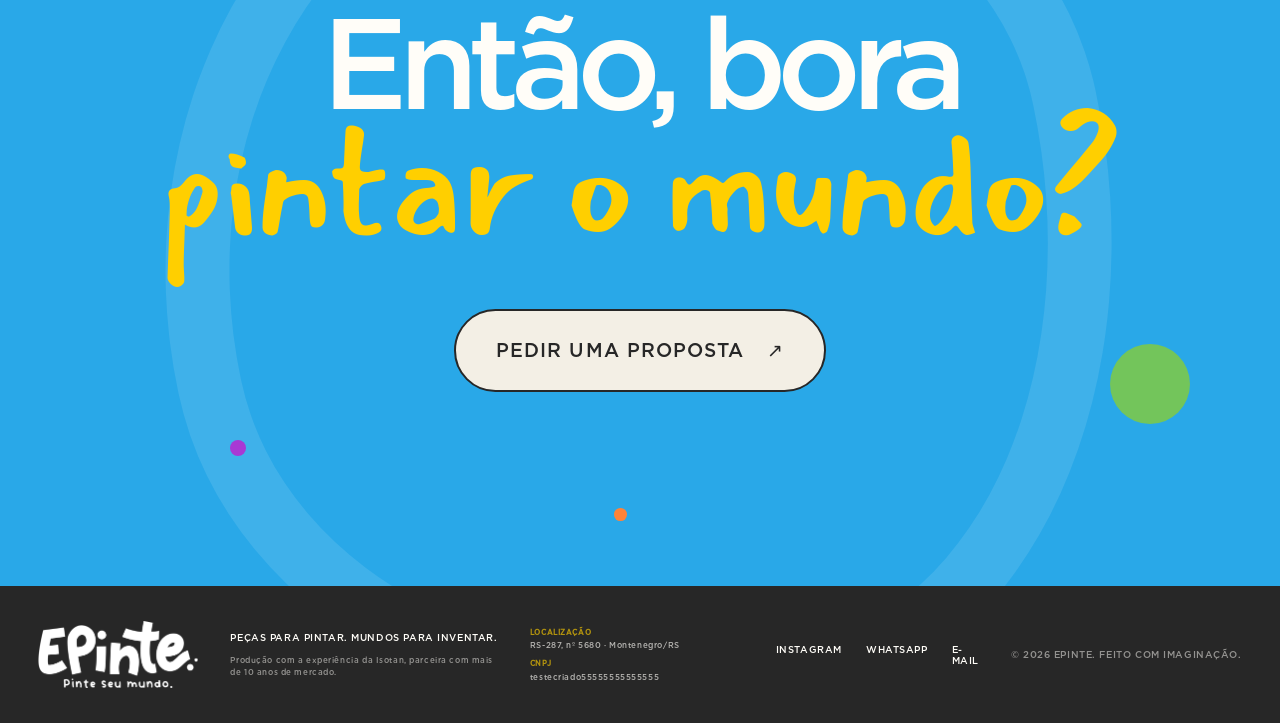
==== commit 4b0e4dfe: "Adicionar botao e download do catalogo" ====
--- a/index.html
+++ b/index.html
@@ -37,6 +37,7 @@
       <a href="#onde-comprar">Onde comprar</a>
       <a href="#atacado">Atacado</a>
       <a href="#quem-somos">Quem somos</a>
+      <a class="header-catalog" data-catalog-link hidden href="assets/catalog/catalog.pdf" download>Catalogo <span>↓</span></a>
     </nav>
     <a class="button button--small magnetic" href="#contato">Quero pintar <span>↗</span></a>
     <button class="menu-toggle" aria-label="Abrir menu" aria-expanded="false">
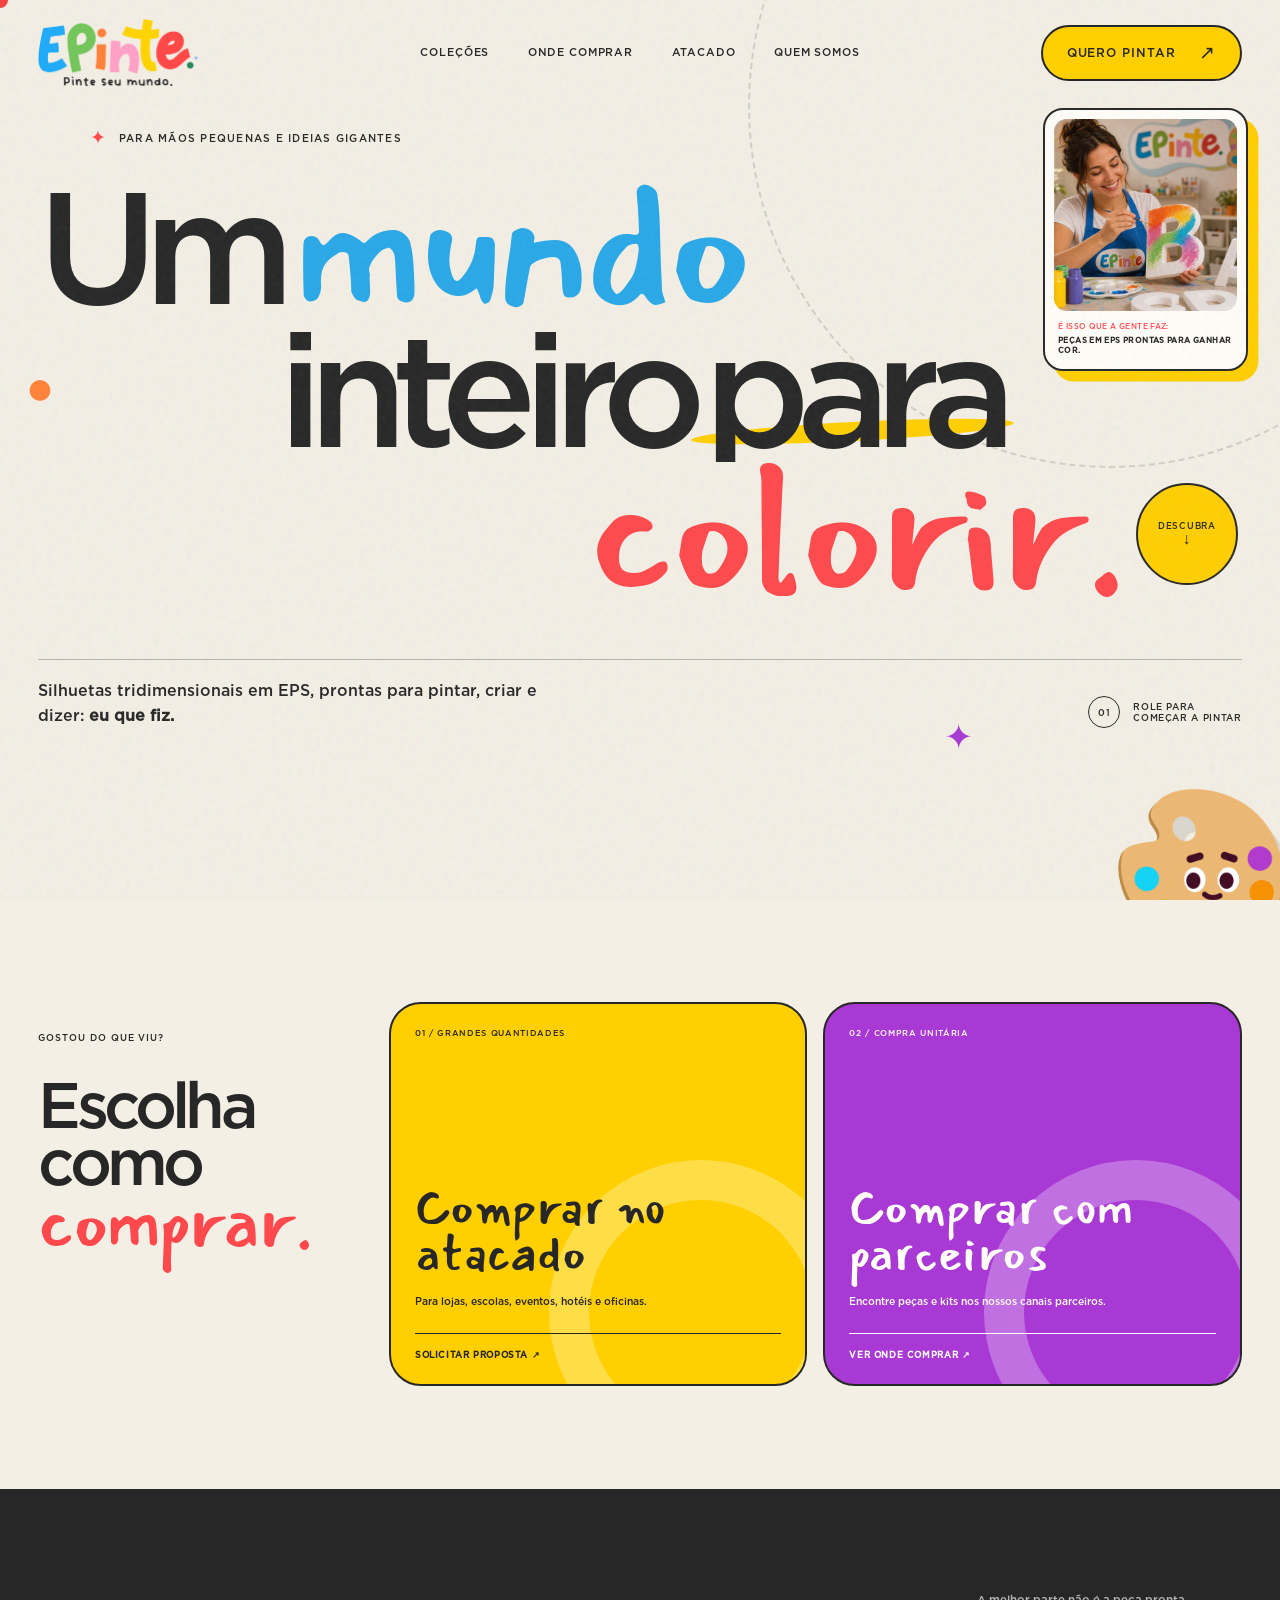
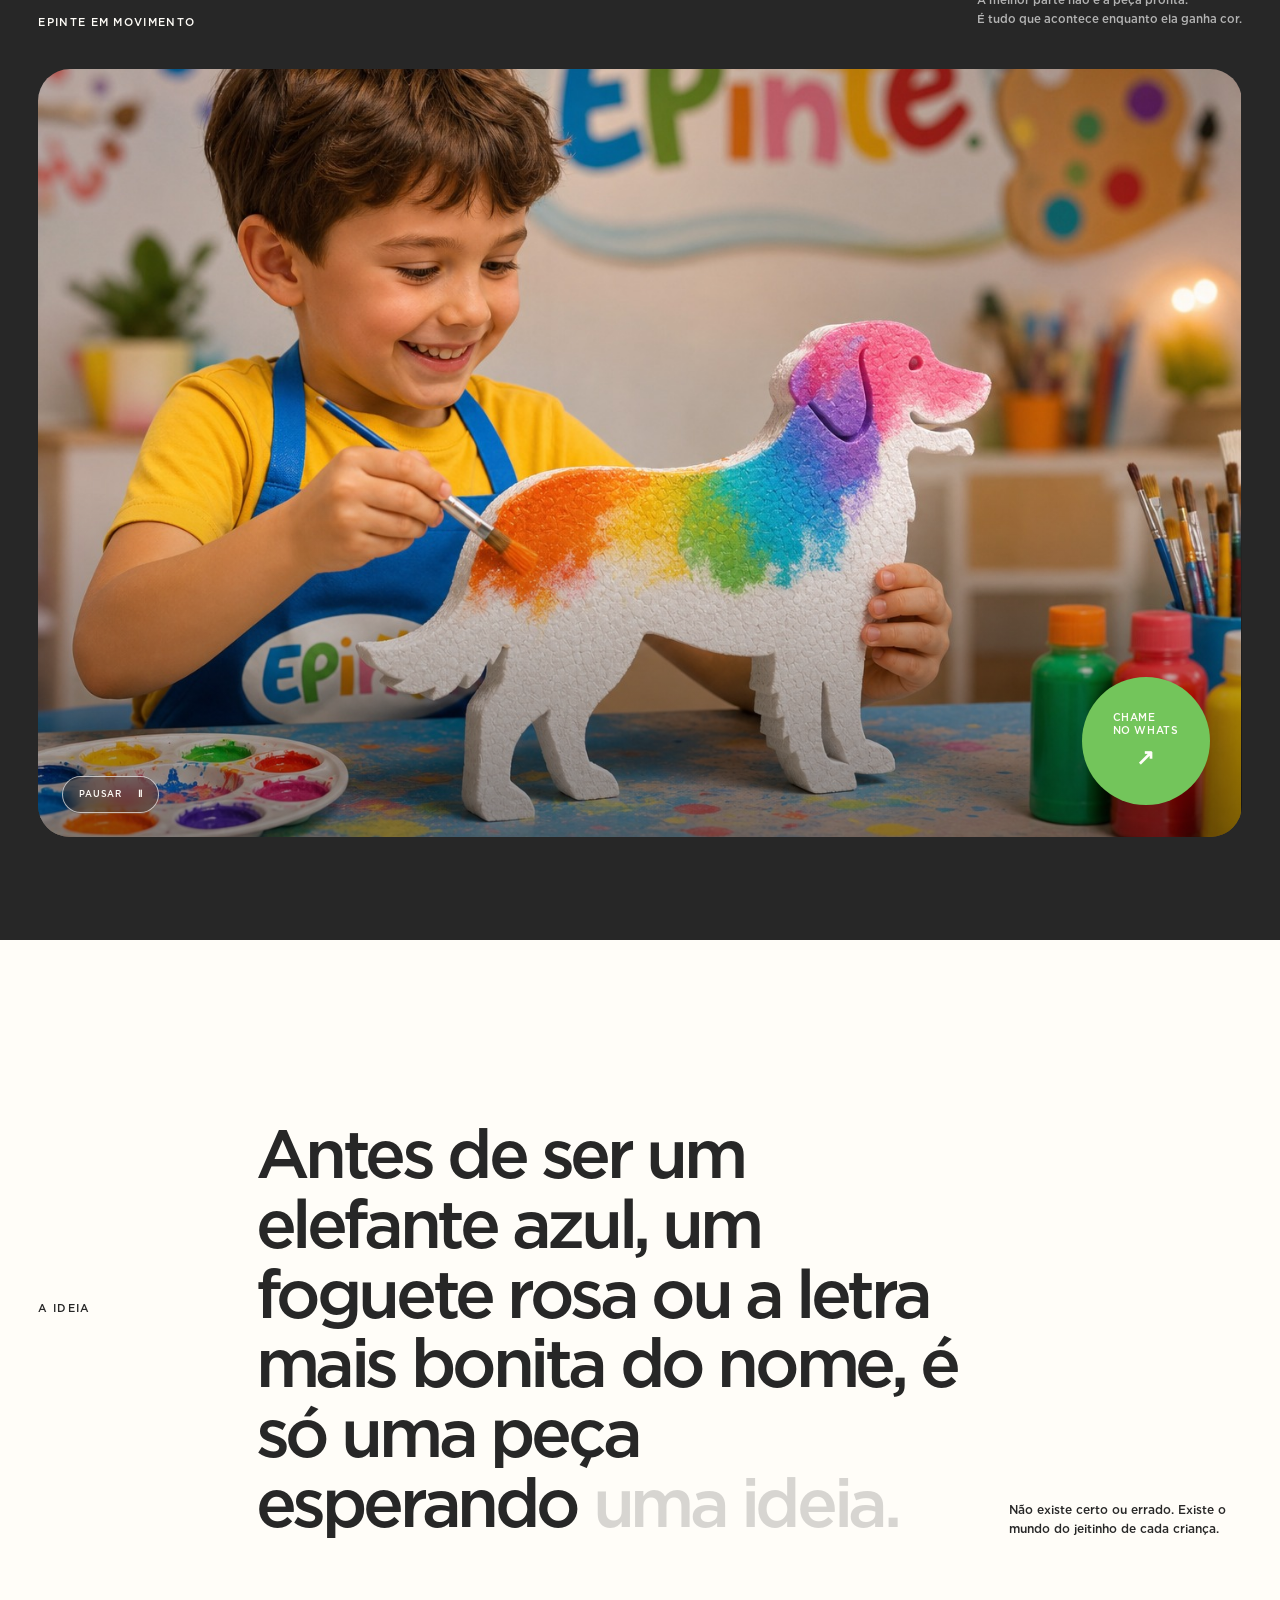
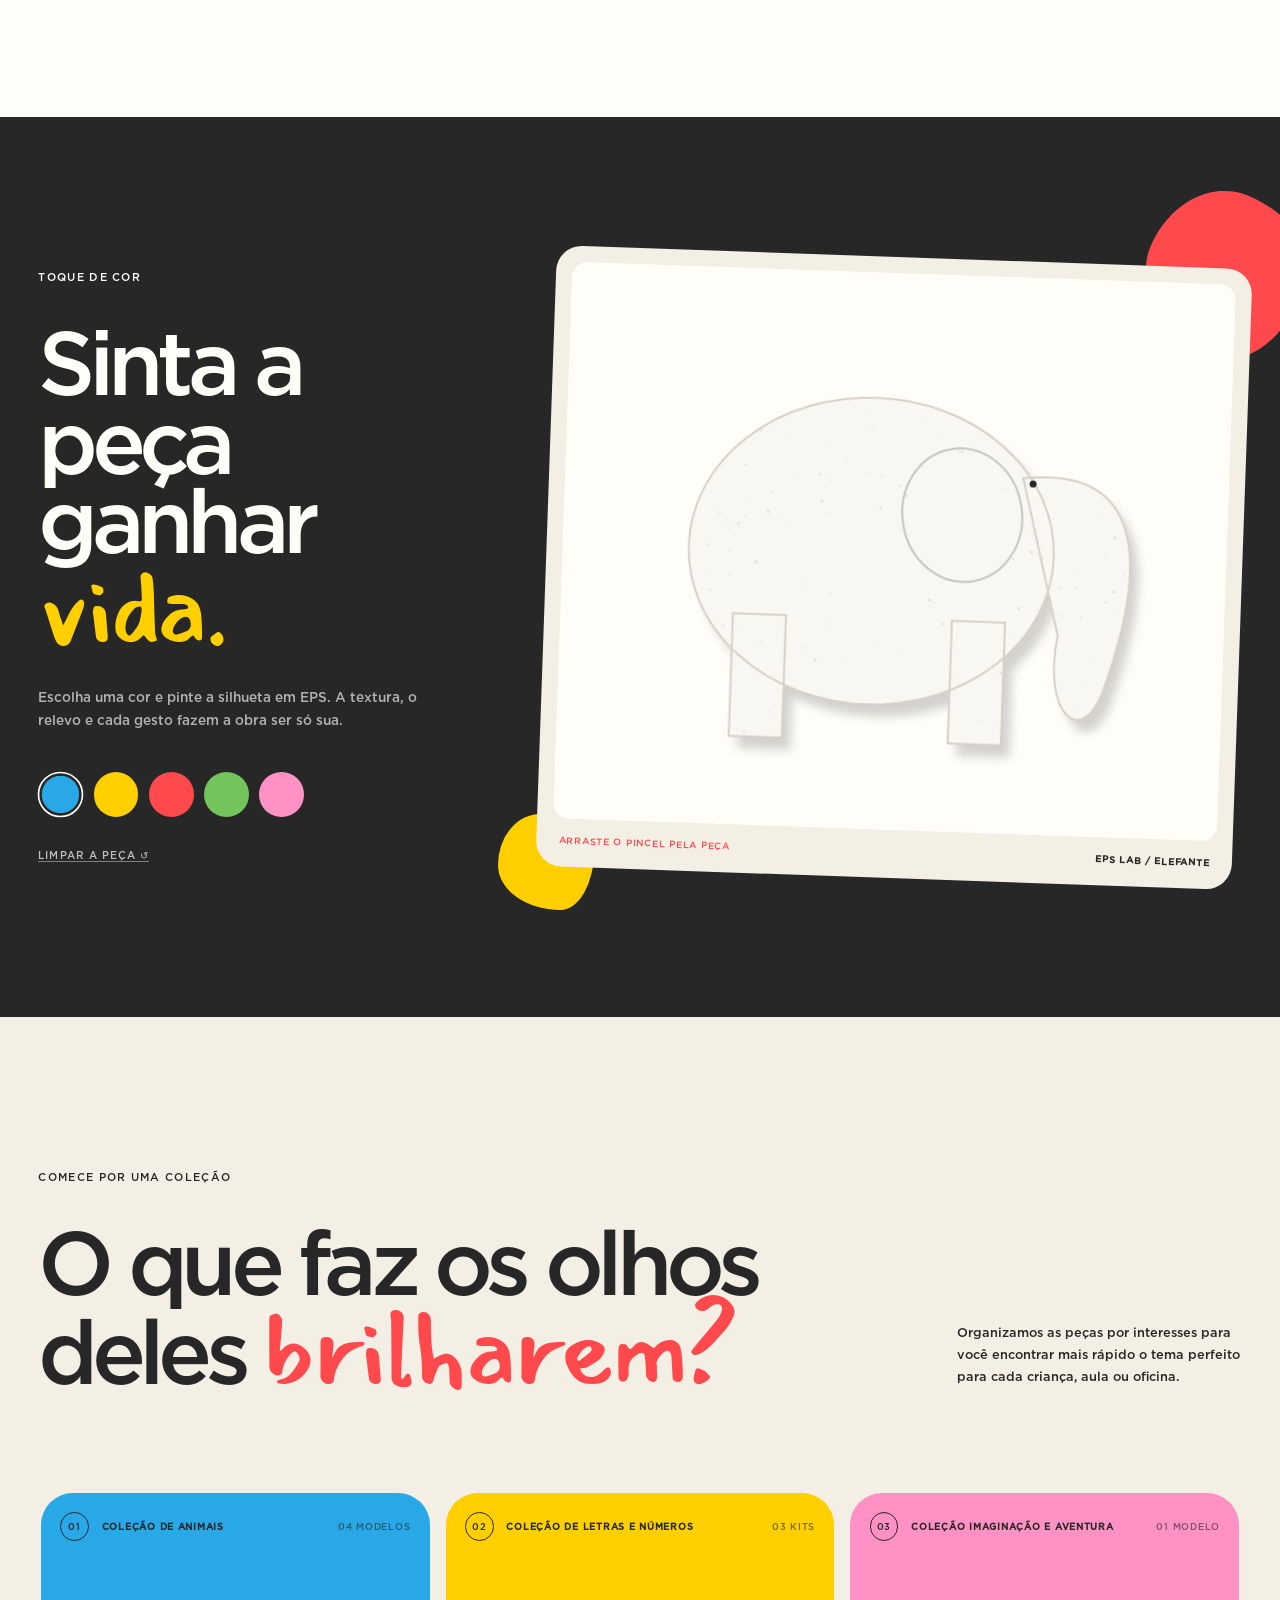
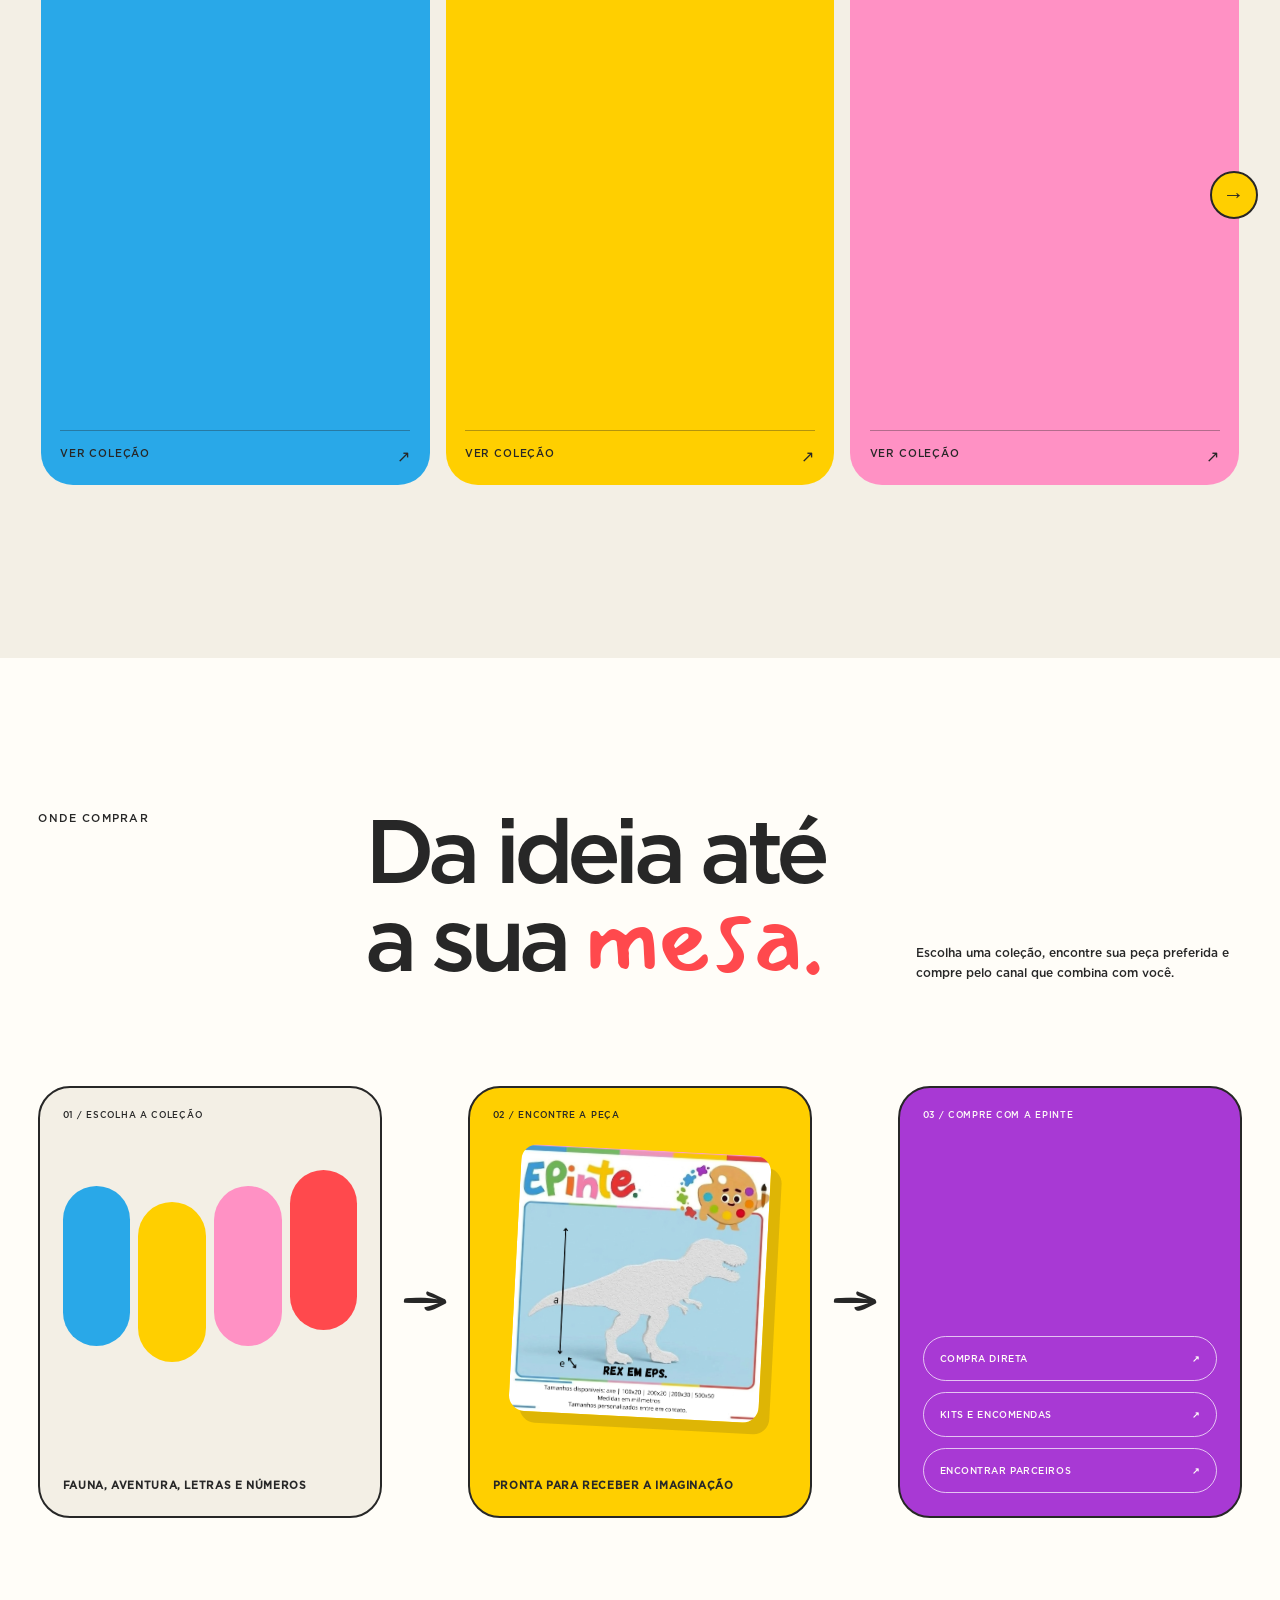
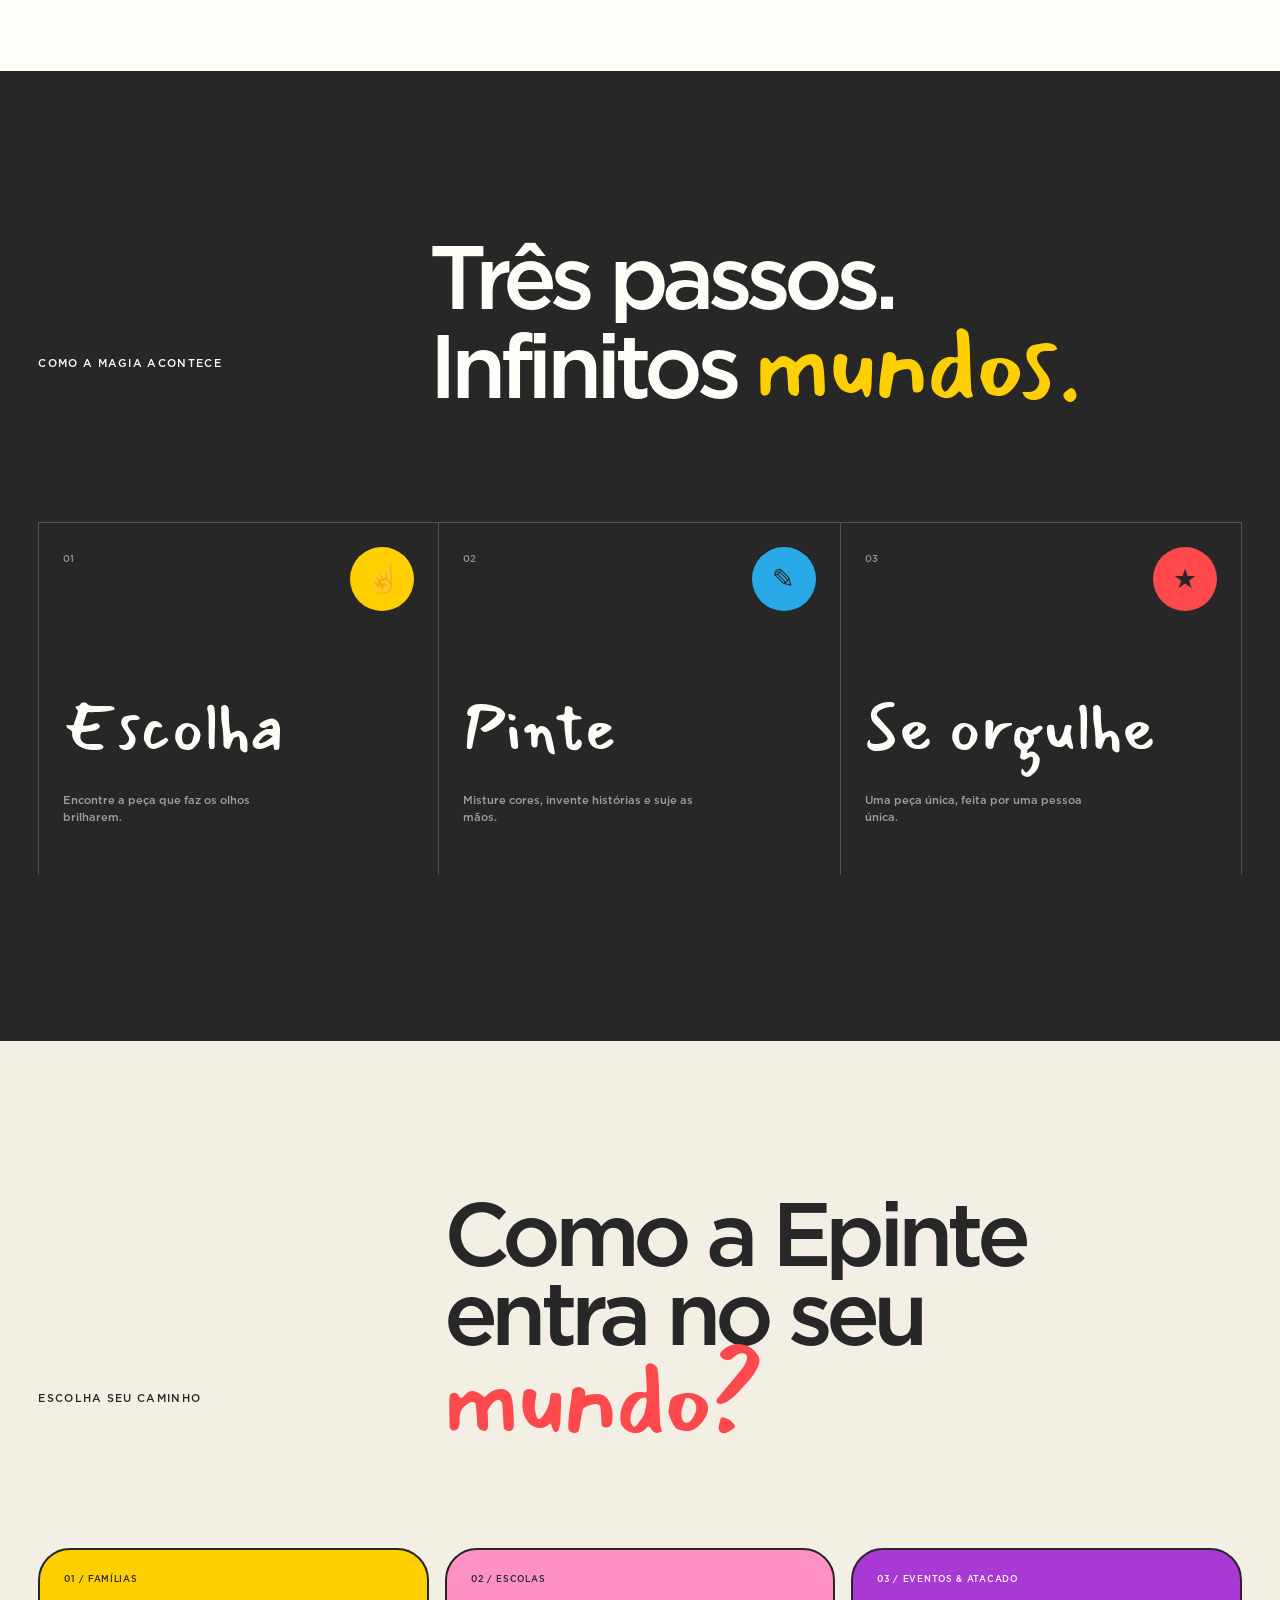
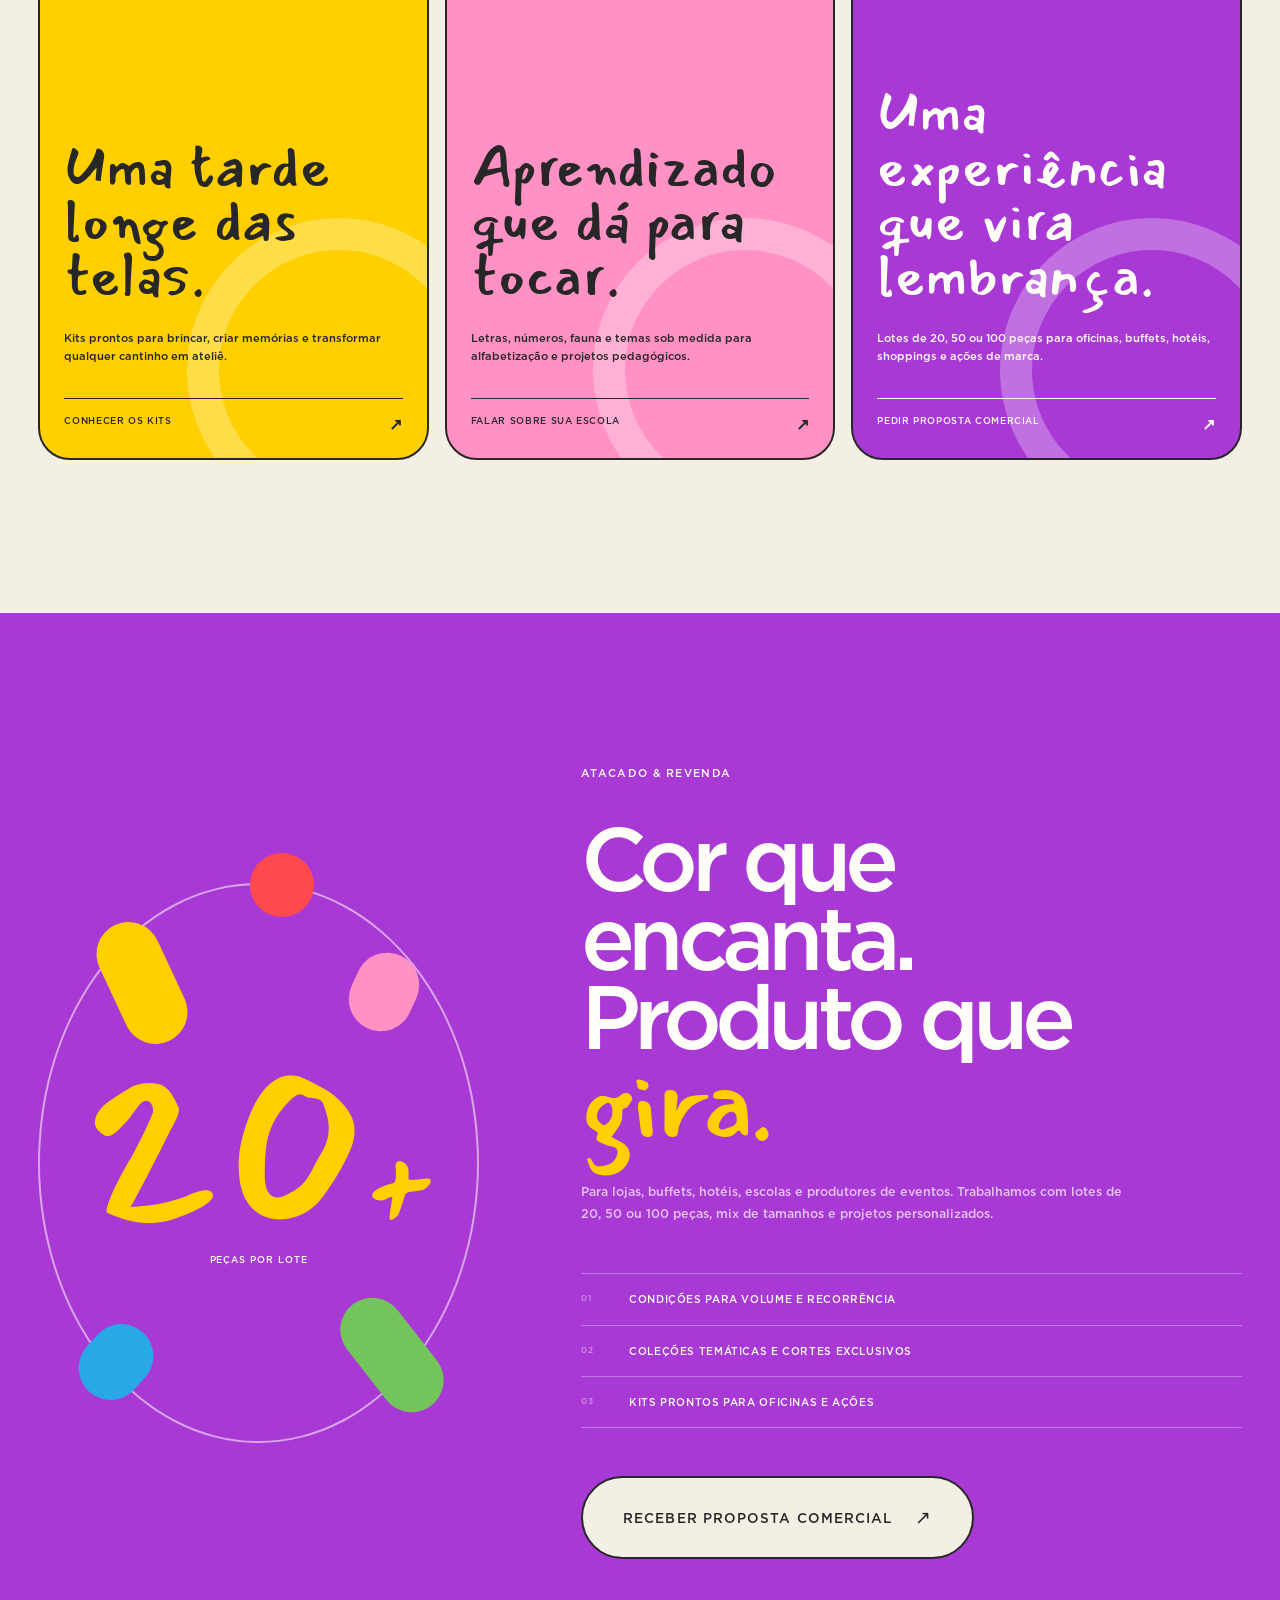
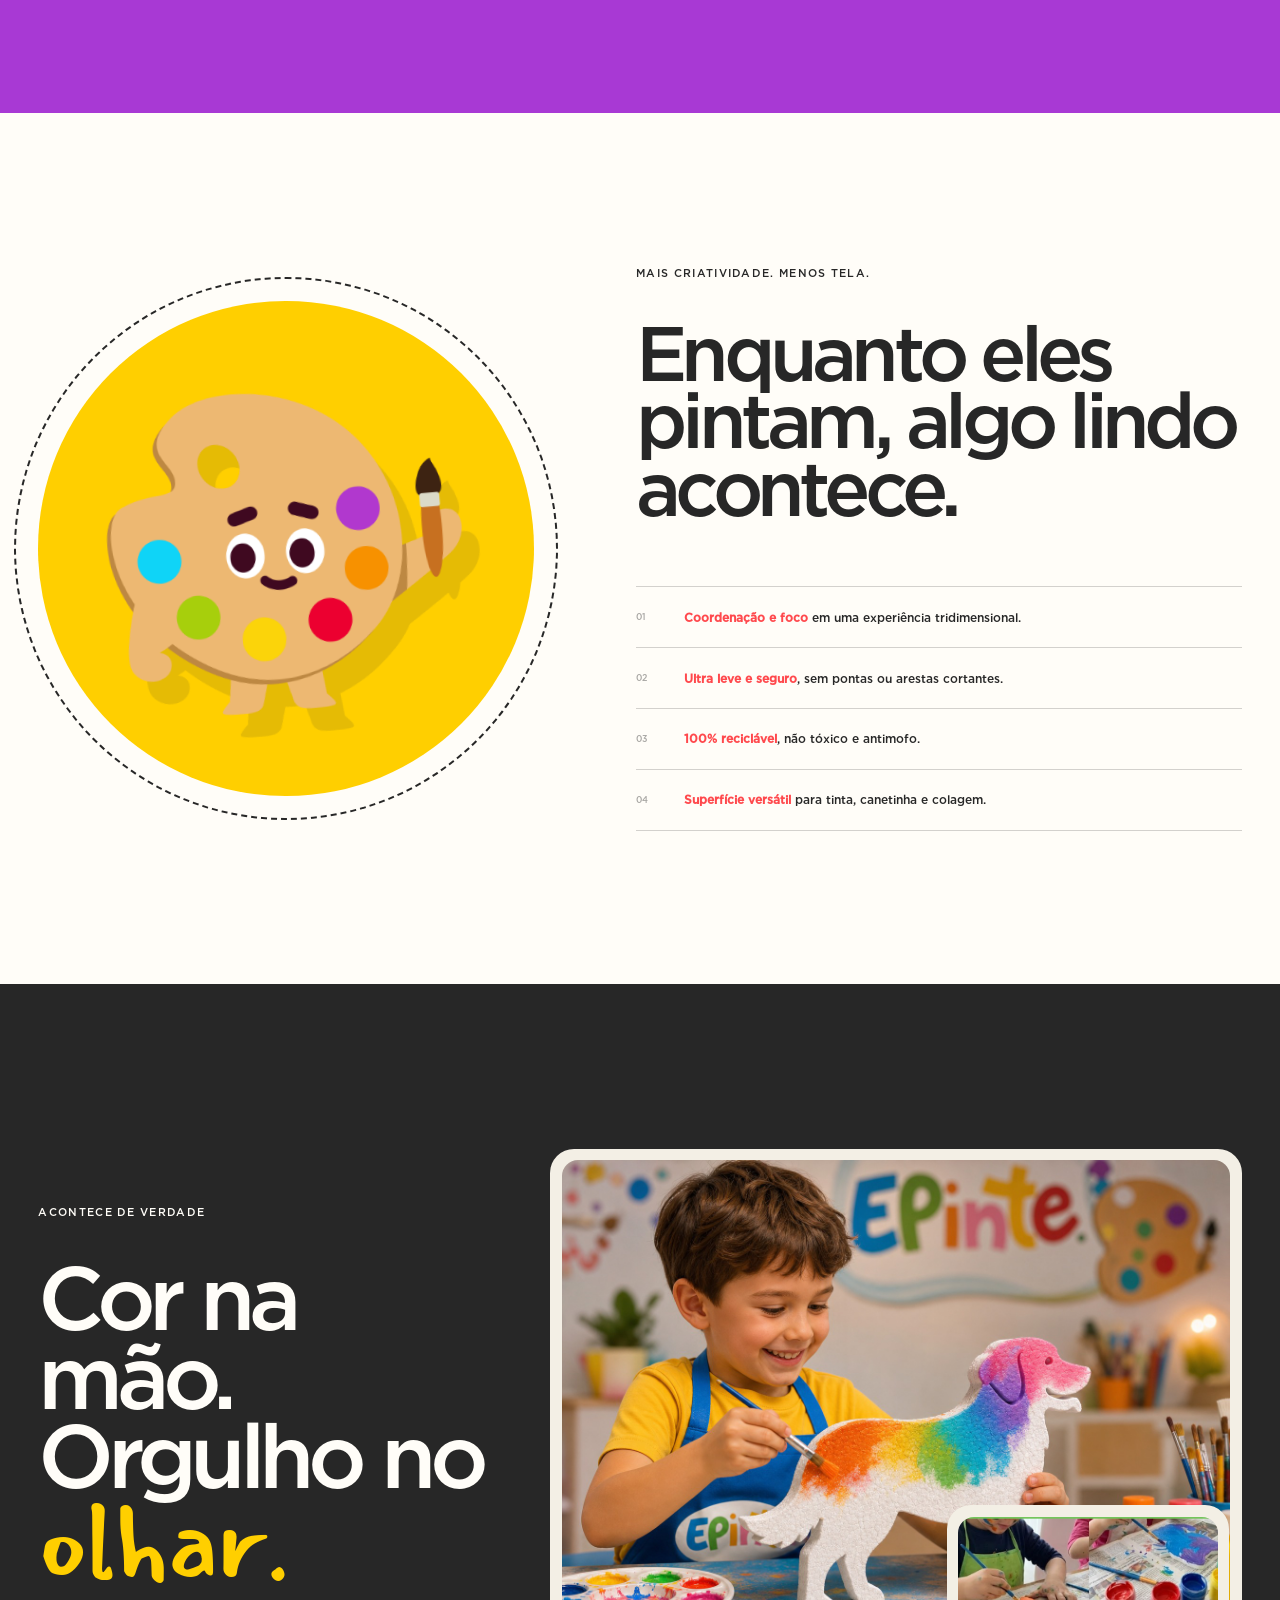
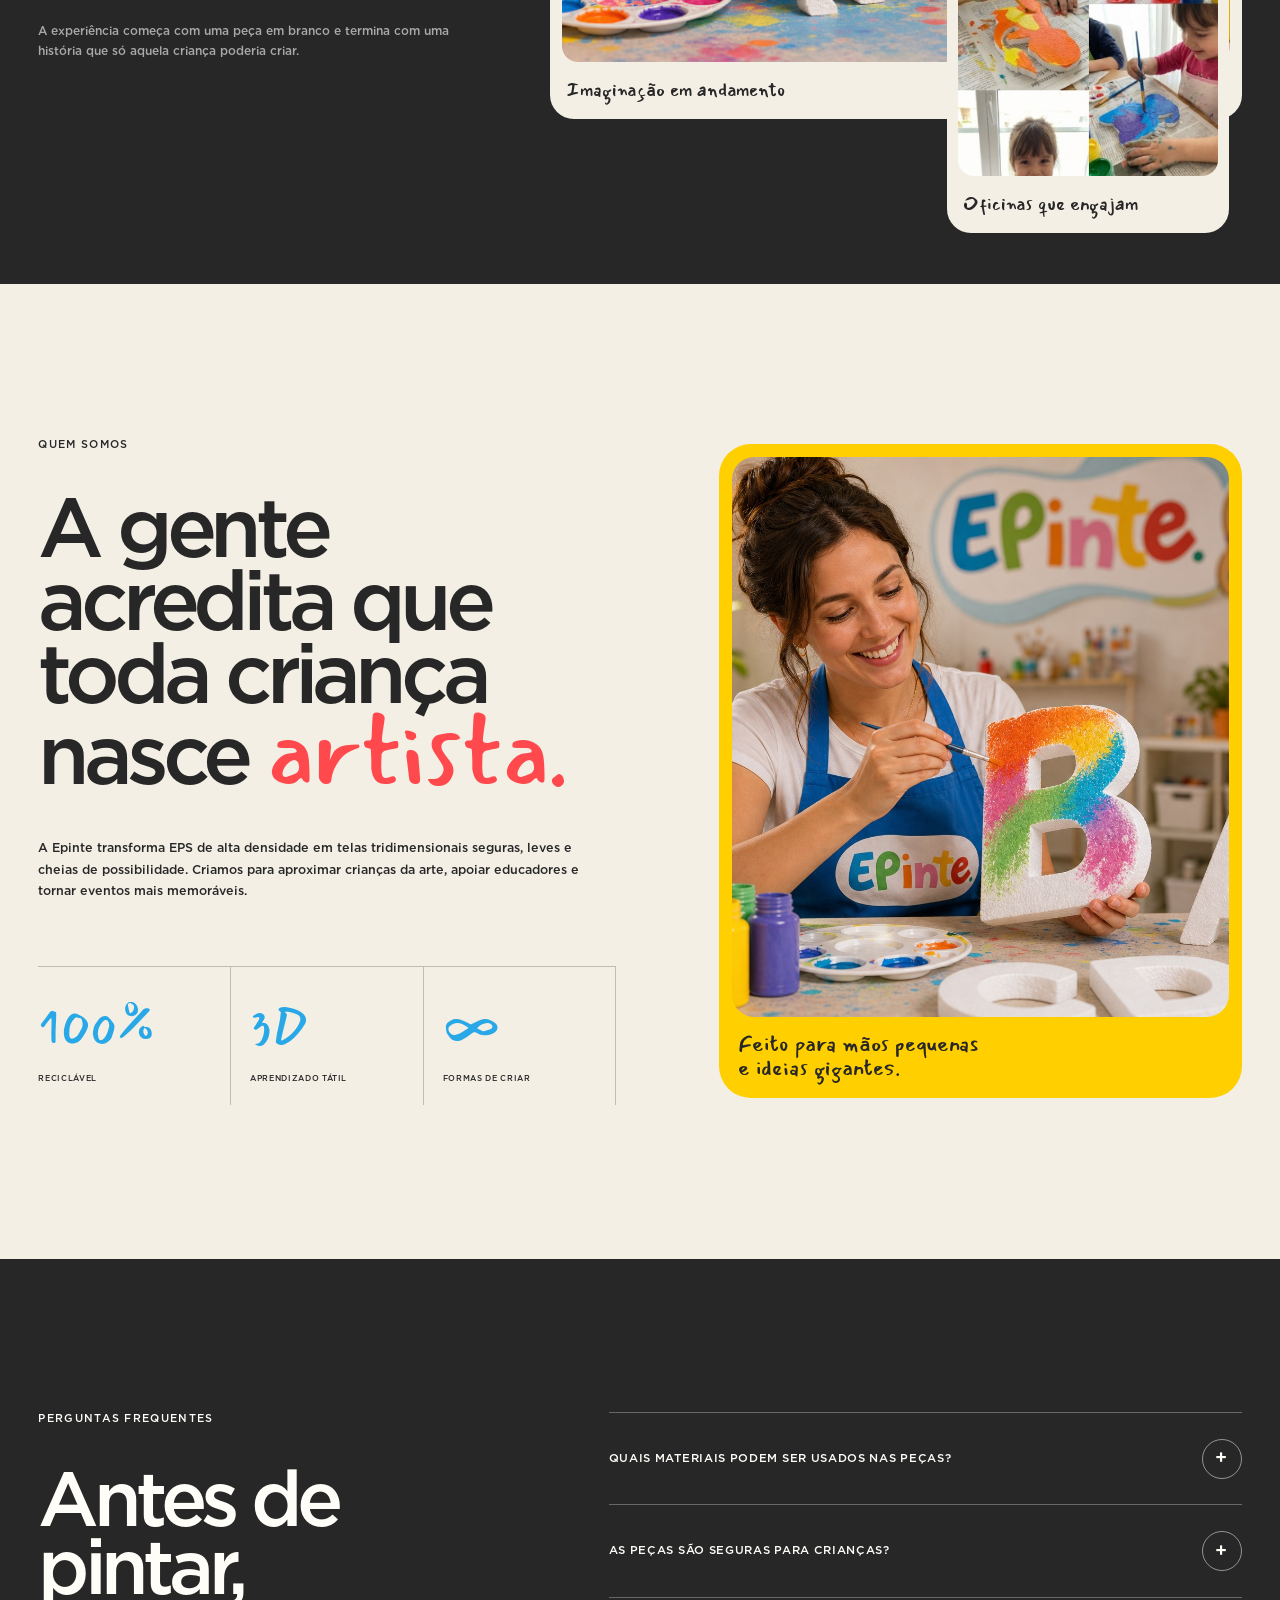
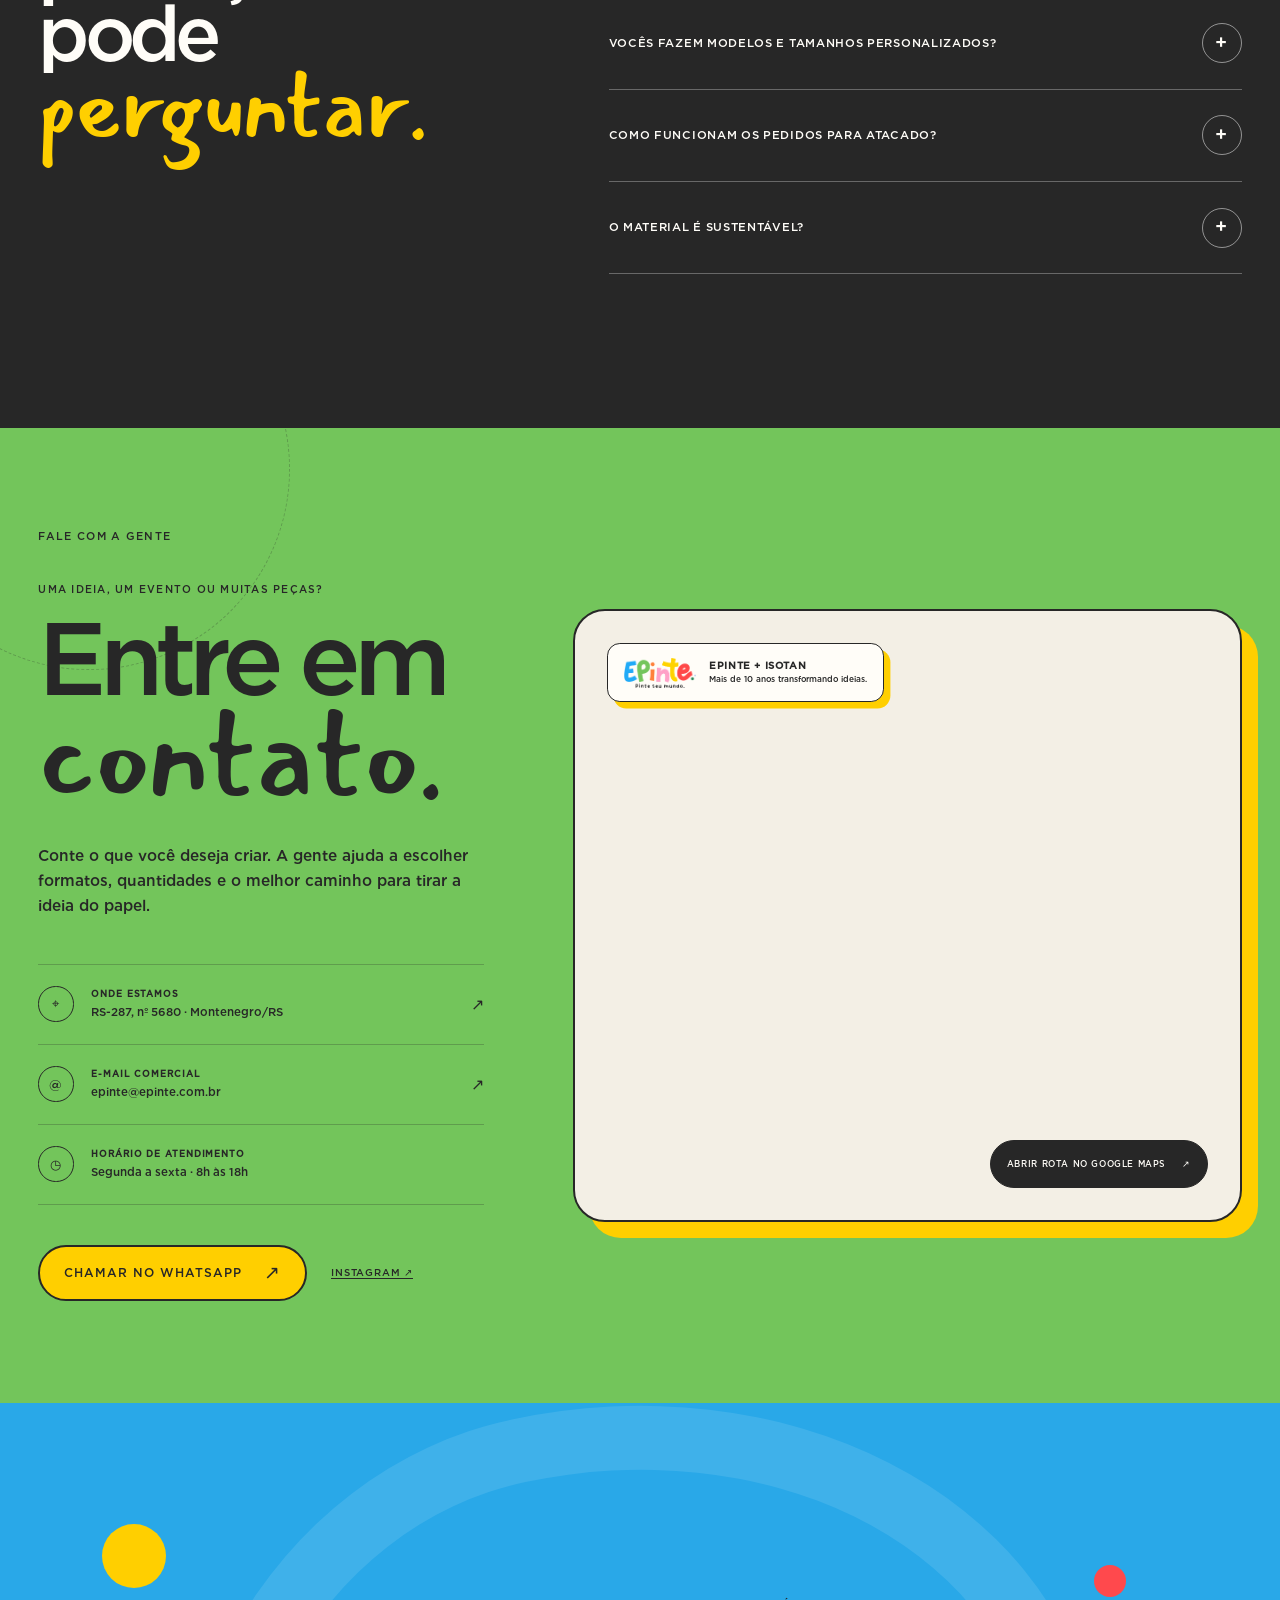
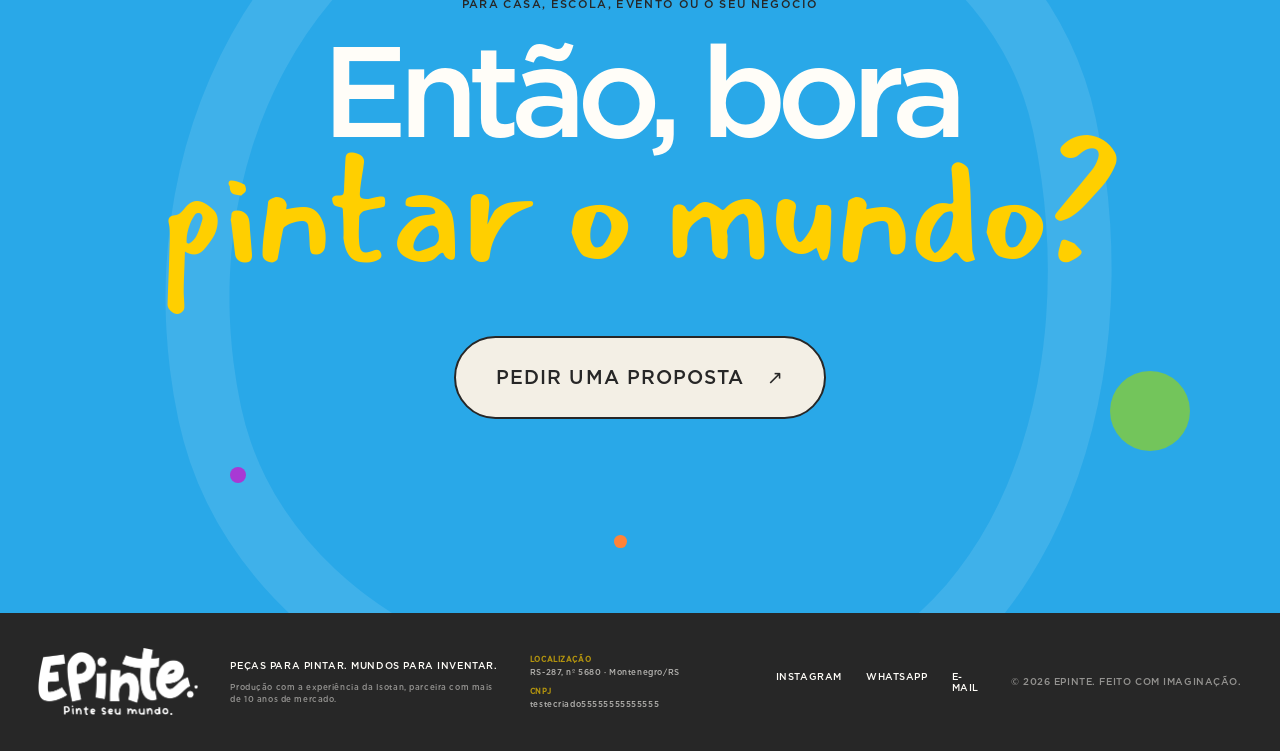
==== commit de7242b0: "Adicionar carrossel de colecoes" ====
--- a/index.html
+++ b/index.html
@@ -165,7 +165,9 @@
         <p data-reveal data-content="collectionsIntro">Organizamos as peças por interesses para você encontrar mais rápido o tema perfeito para cada criança, aula ou oficina.</p>
       </div>
 
-      <div class="piece-grid" data-collection-grid>
+      <div class="collection-carousel" data-collection-carousel>
+        <button class="collection-carousel__arrow collection-carousel__arrow--prev" type="button" aria-label="Ver coleções anteriores" disabled>←</button>
+        <div class="piece-grid" data-collection-grid>
         <article class="piece-card piece-card--blue" data-reveal data-collection-card="animais" role="button" tabindex="0" aria-label="Abrir coleção de animais">
           <div class="piece-card__meta"><span>01</span><b data-collection-name>Coleção de animais</b><i data-collection-count>04 modelos</i></div>
           <div class="collection-preview" data-collection-preview aria-hidden="true"></div>
@@ -184,6 +186,8 @@
           <p class="piece-card__description" data-collection-description></p>
           <span class="collection-trigger">Ver coleção <span>↗</span></span>
         </article>
+        </div>
+        <button class="collection-carousel__arrow collection-carousel__arrow--next" type="button" aria-label="Ver mais coleções">→</button>
       </div>
     </section>
 
--- a/css/main.css
+++ b/css/main.css
@@ -801,6 +801,42 @@
   grid-template-columns: repeat(3, 1fr);
   gap: 1rem;
 }
+
+.collection-carousel { position: relative; }
+.collection-carousel .piece-grid {
+  display: flex;
+  overflow-x: auto;
+  padding: .5rem .15rem 1.2rem;
+  scrollbar-width: none;
+  scroll-behavior: smooth;
+  scroll-snap-type: x mandatory;
+}
+.collection-carousel .piece-grid::-webkit-scrollbar { display: none; }
+.collection-carousel .piece-card {
+  flex: 0 0 calc((100% - 2rem) / 3);
+  scroll-snap-align: start;
+}
+.collection-carousel__arrow {
+  position: absolute;
+  z-index: 4;
+  top: 50%;
+  display: grid;
+  width: 3rem;
+  height: 3rem;
+  border: 2px solid var(--ink);
+  border-radius: 50%;
+  color: var(--ink);
+  background: var(--yellow);
+  cursor: pointer;
+  font-size: 1.35rem;
+  place-items: center;
+  transform: translateY(-50%);
+  transition: opacity .2s ease, transform .2s ease;
+}
+.collection-carousel__arrow:hover:not(:disabled) { transform: translateY(-50%) scale(1.08); }
+.collection-carousel__arrow:disabled { opacity: 0; pointer-events: none; }
+.collection-carousel__arrow--prev { left: -1rem; }
+.collection-carousel__arrow--next { right: -1rem; }
 
 .piece-card {
   position: relative;
@@ -2972,6 +3008,10 @@
     grid-template-columns: 1fr;
   }
 
+  .collection-carousel .piece-card { flex-basis: min(86vw, 22rem); }
+  .collection-carousel__arrow--prev { left: -.5rem; }
+  .collection-carousel__arrow--next { right: -.5rem; }
+
   .portfolio__intro,
   .solutions__head,
   .real-life,
